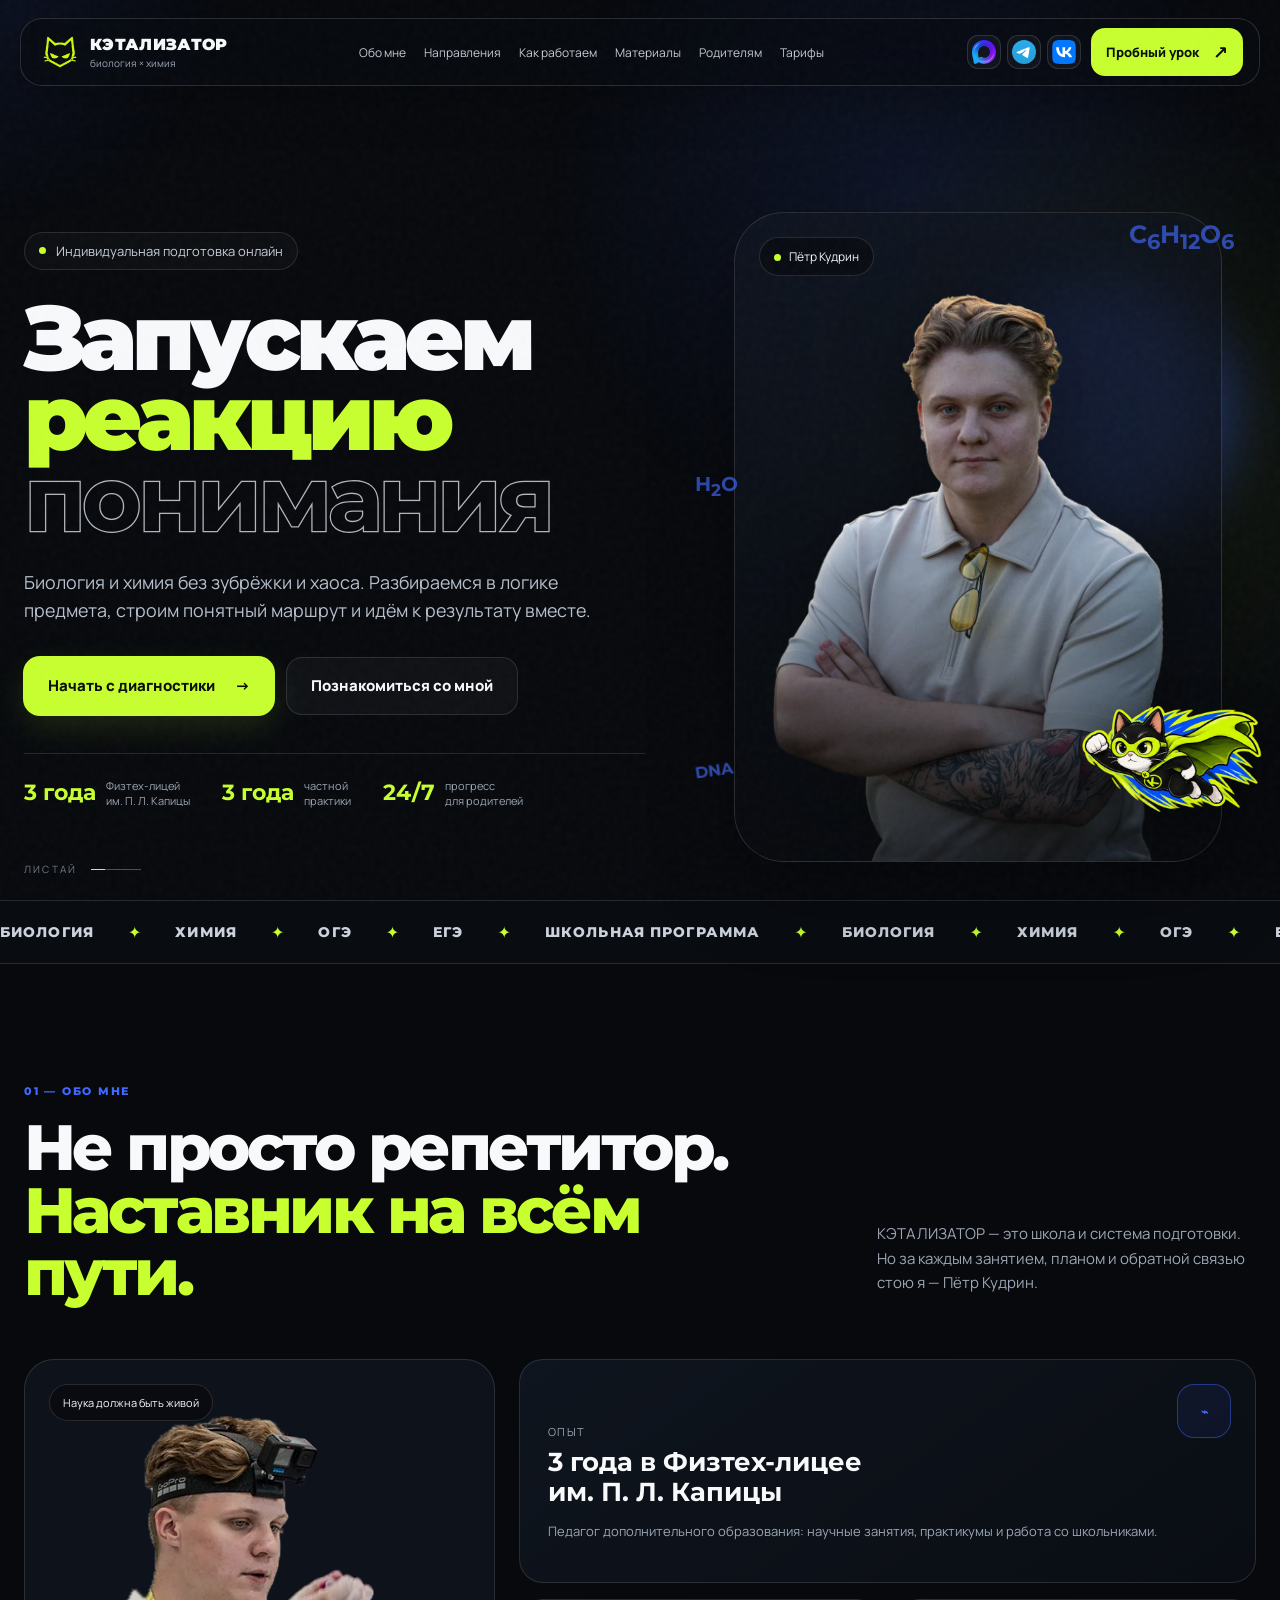
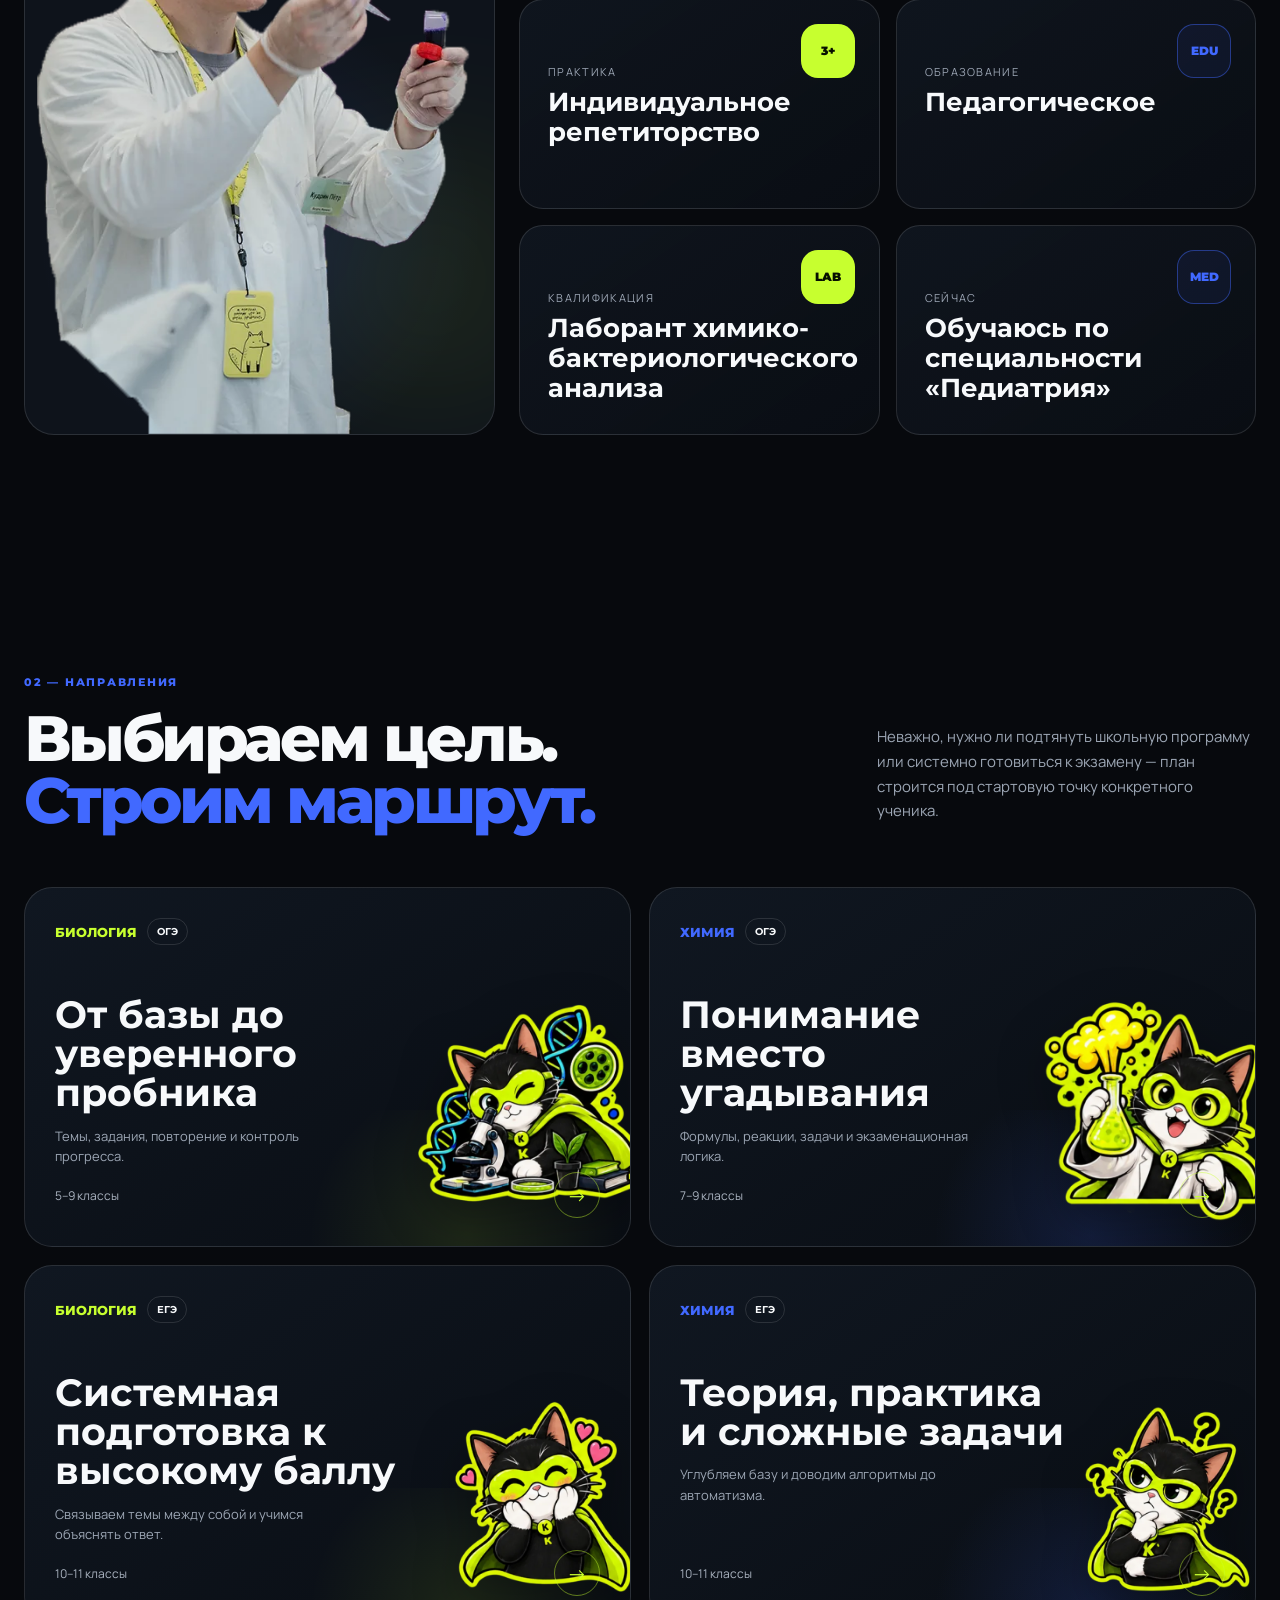
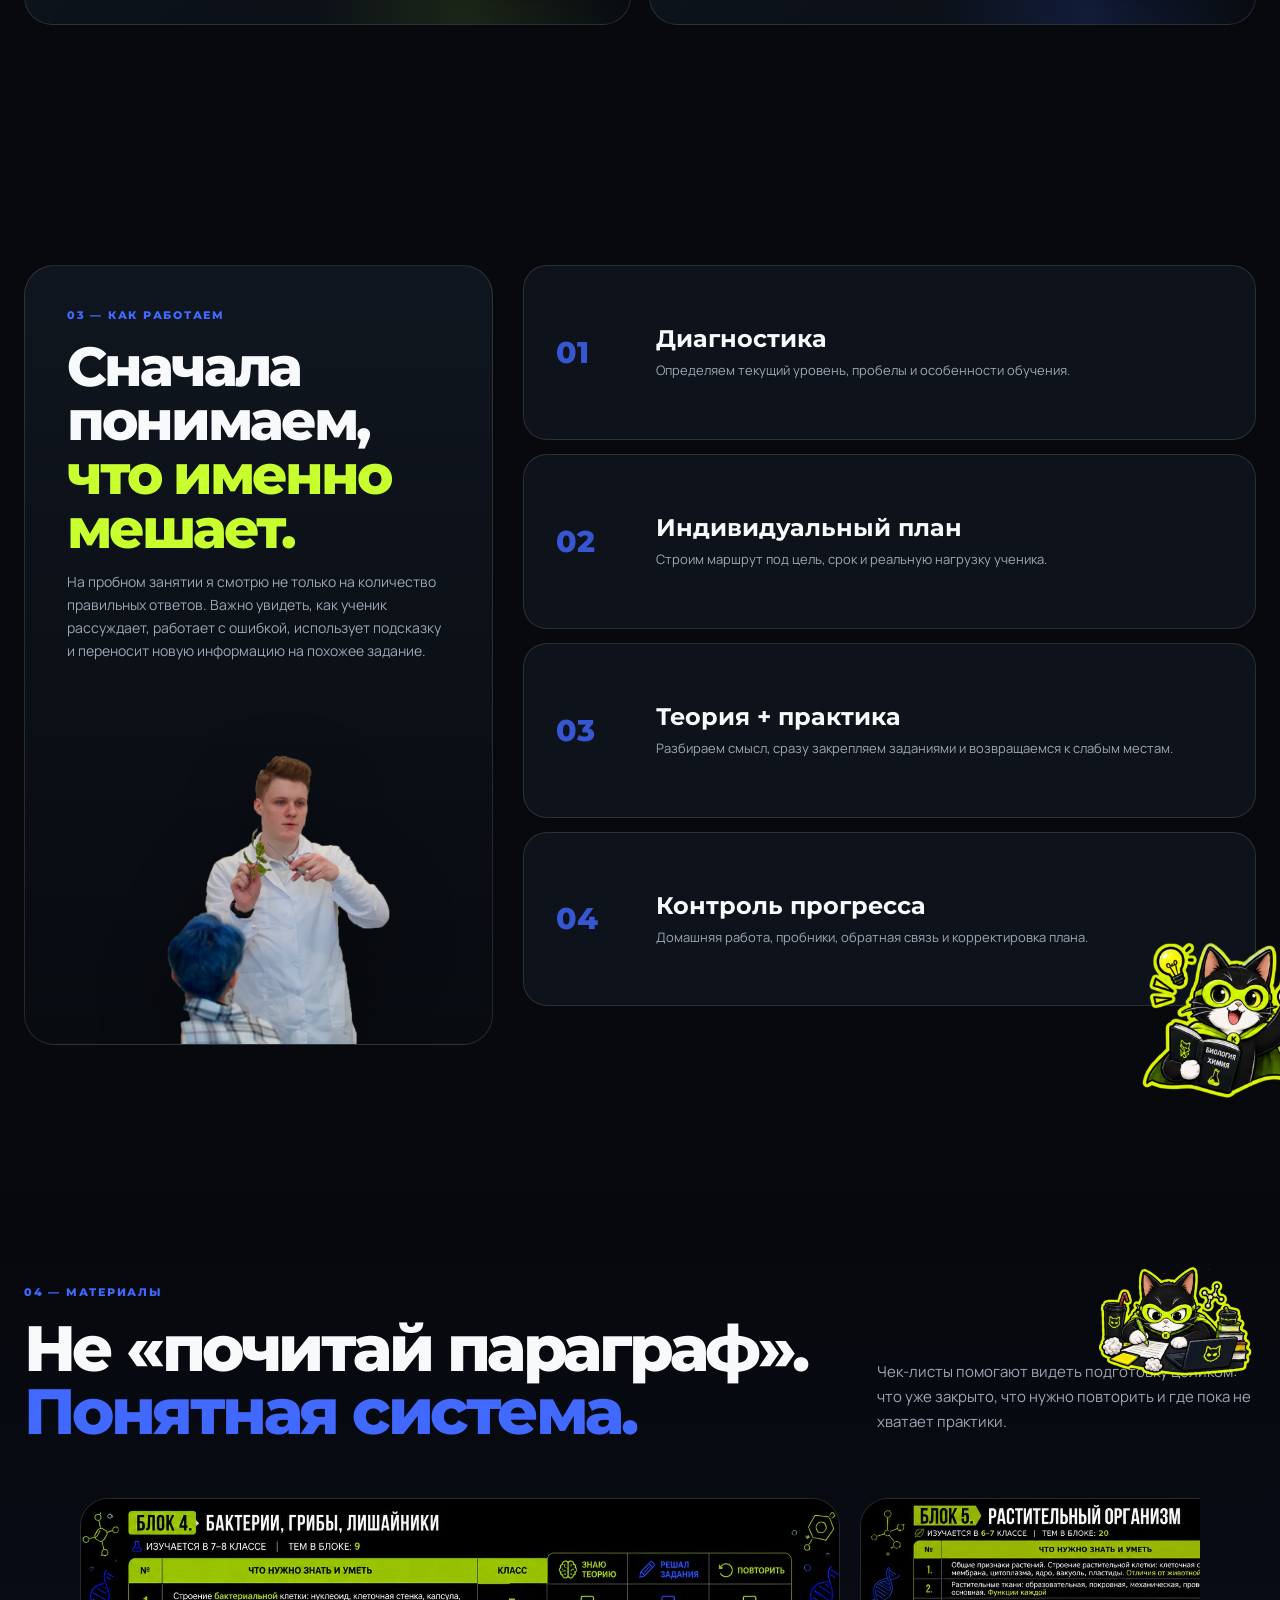
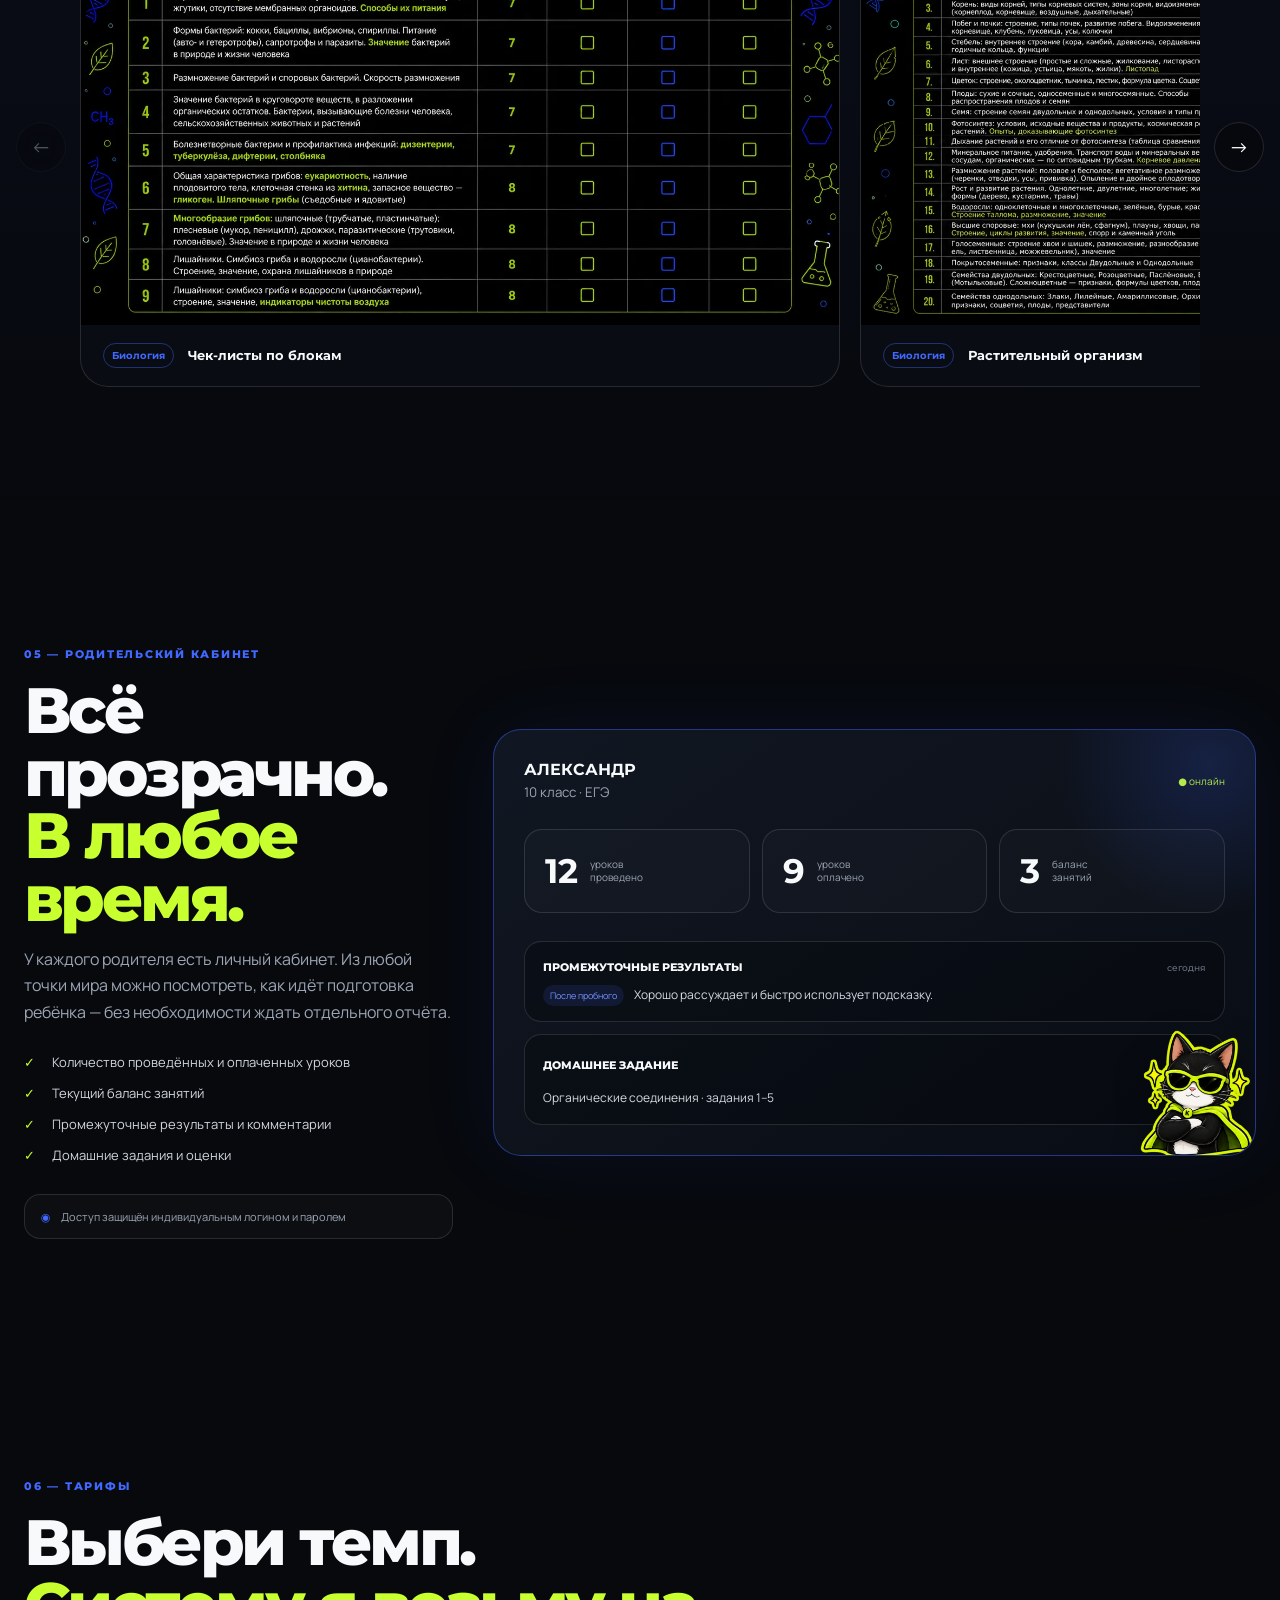
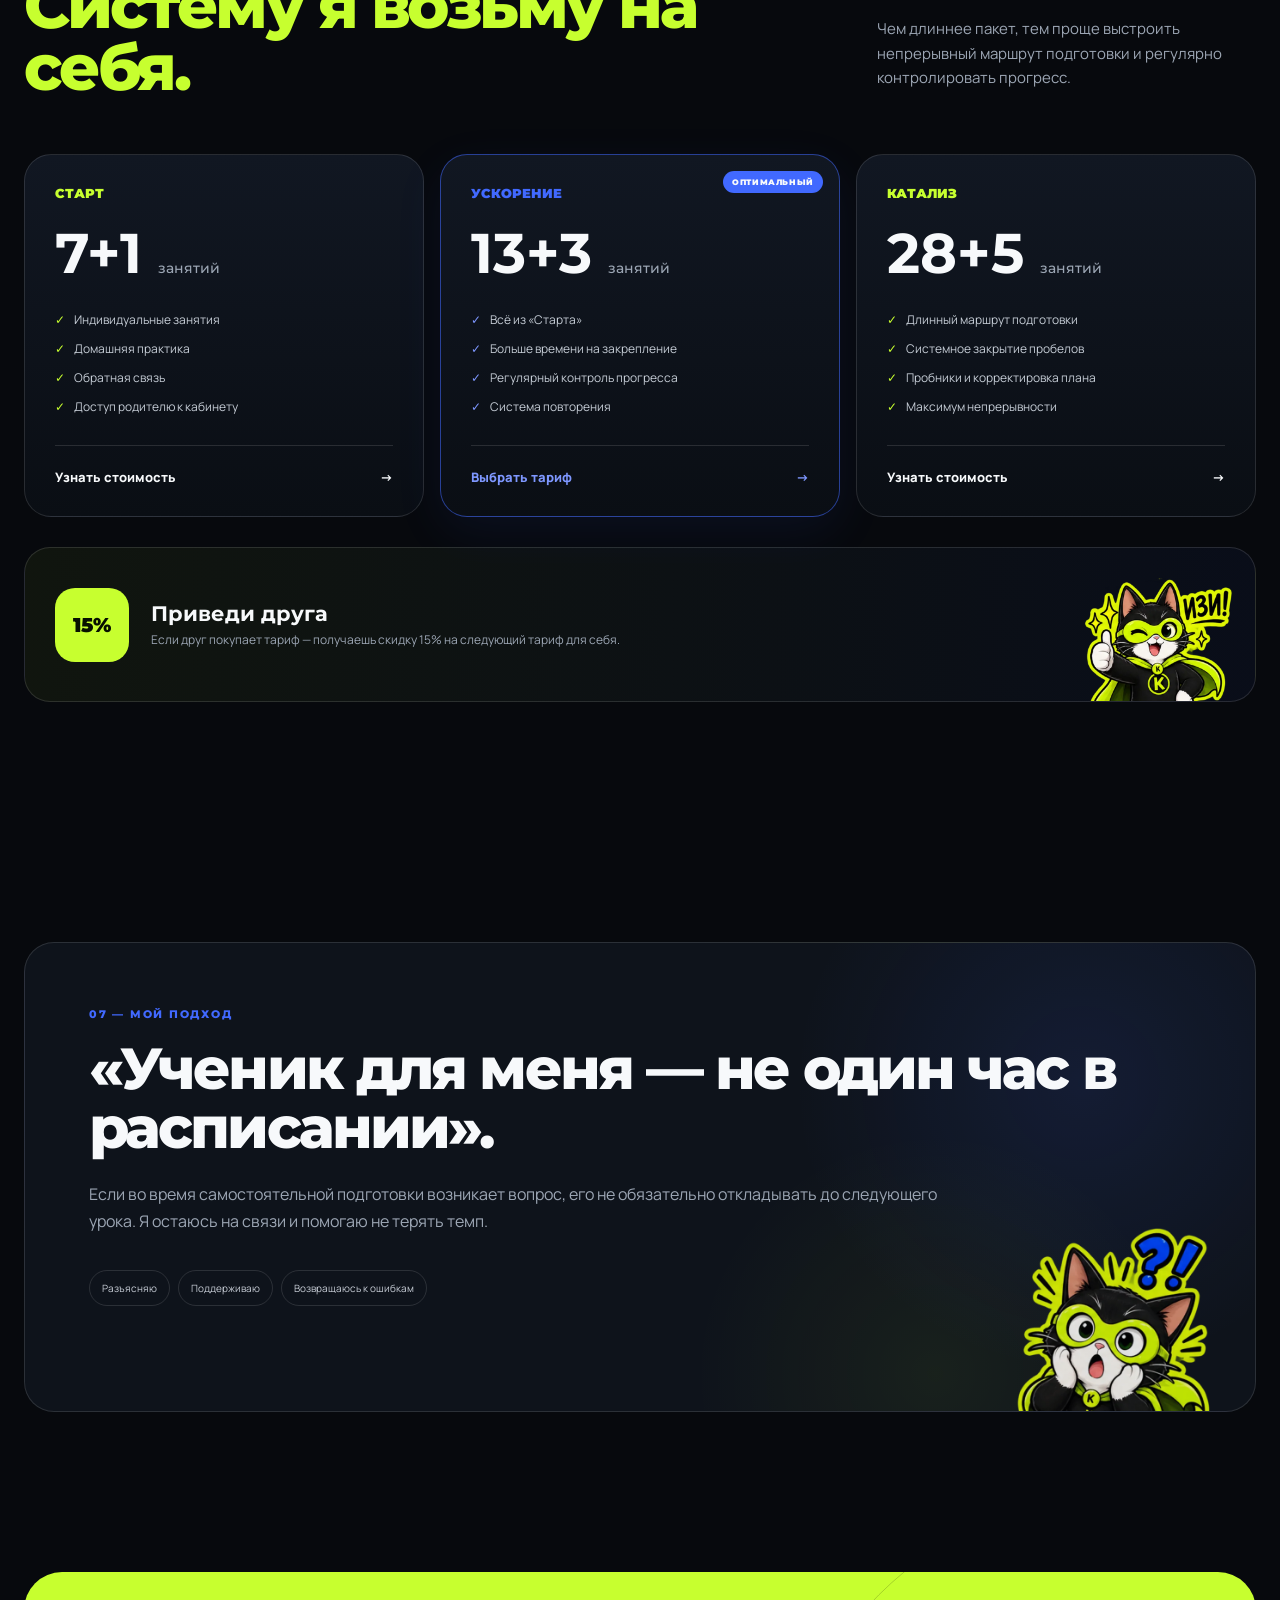
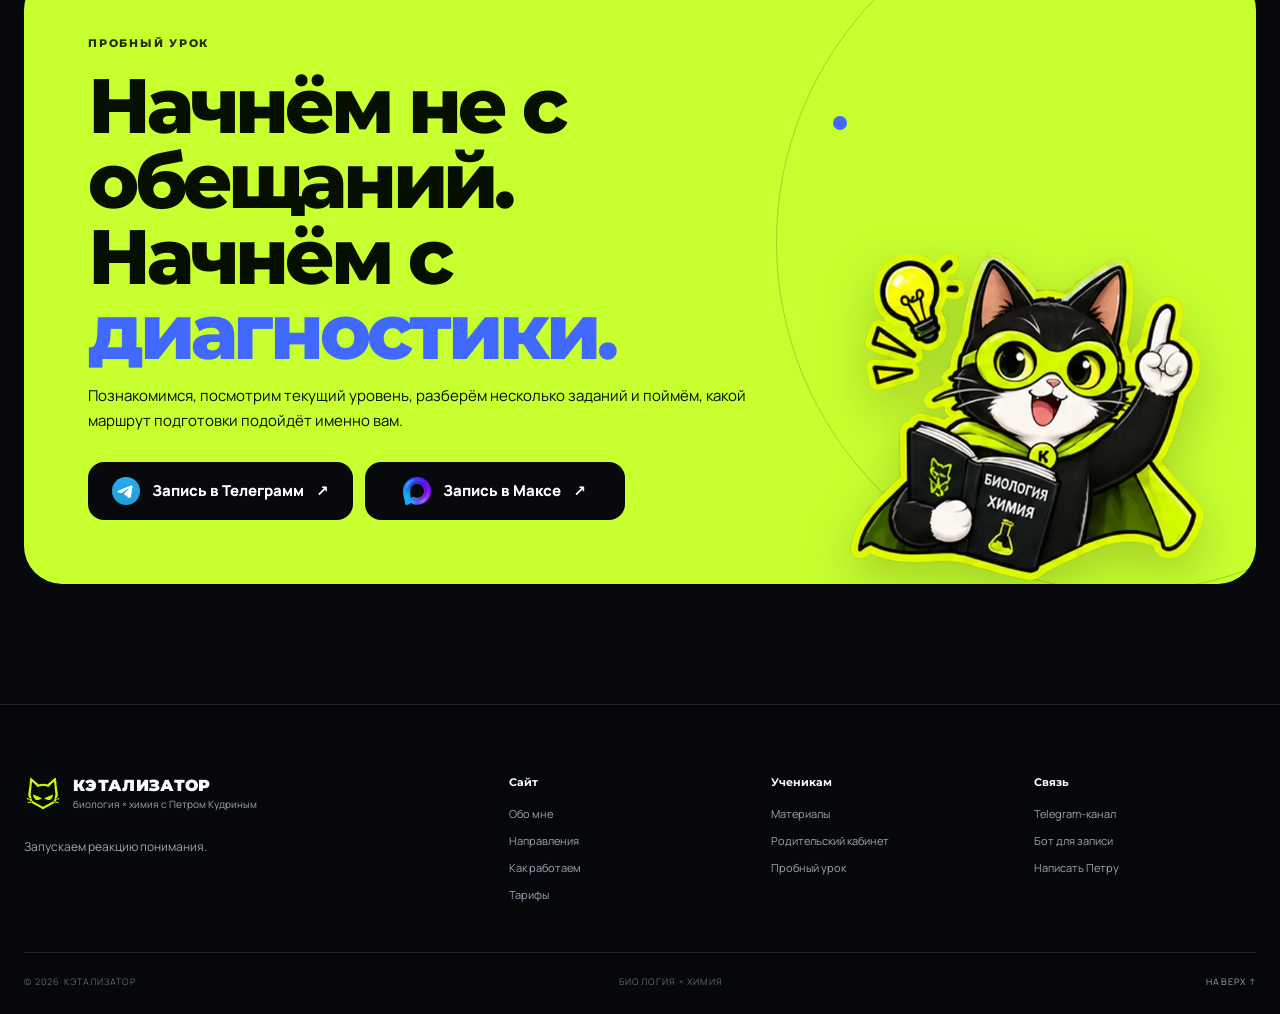
==== index.html @ 2ef7487a "Сайт КЭТАЛИЗАТОР: первая версия для публикации Лендинг репетитора по биологии и химии: HTML, CSS и о" ====
<!doctype html>
<html lang="ru">
<head>
  <meta charset="utf-8" />
  <meta name="viewport" content="width=device-width, initial-scale=1, viewport-fit=cover" />
  <meta name="theme-color" content="#07090d" />
  <meta name="description" content="КЭТАЛИЗАТОР — подготовка по биологии и химии с Петром Кудриным. ОГЭ, ЕГЭ и школьная программа." />
  <title>КЭТАЛИЗАТОР — биология и химия с Петром Кудриным</title>
  <link rel="icon" href="assets/brand-mark.png" type="image/png" />
  <link rel="apple-touch-icon" href="assets/brand-mark.png" />

  <!-- Как выглядит ссылка на сайт в Telegram / VK / WhatsApp.
       ЗАМЕНИТЕ https://example.ru/ на реальный адрес сайта после публикации. -->
  <meta property="og:type" content="website" />
  <meta property="og:locale" content="ru_RU" />
  <meta property="og:site_name" content="КЭТАЛИЗАТОР" />
  <meta property="og:title" content="КЭТАЛИЗАТОР — биология и химия с Петром Кудриным" />
  <meta property="og:description" content="Индивидуальная подготовка к ОГЭ и ЕГЭ по биологии и химии. Диагностика, личный план, родительский кабинет." />
  <meta property="og:image" content="https://example.ru/assets/peter-hero.png" />
  <meta property="og:url" content="https://example.ru/" />
  <meta name="twitter:card" content="summary_large_image" />
  <link rel="canonical" href="https://example.ru/" />

  <link rel="preload" as="image" href="assets/peter-hero.png" fetchpriority="high" />
  <link rel="preconnect" href="https://fonts.googleapis.com">
  <link rel="preconnect" href="https://fonts.gstatic.com" crossorigin>
  <link href="https://fonts.googleapis.com/css2?family=Manrope:wght@400;500;600;700;800&family=Montserrat:wght@500;600;700;800;900&display=swap" rel="stylesheet">
  <link rel="stylesheet" href="styles.css" />

  <script type="application/ld+json">
  {
    "@context": "https://schema.org",
    "@type": "EducationalOrganization",
    "name": "КЭТАЛИЗАТОР",
    "description": "Индивидуальная подготовка по биологии и химии: ОГЭ, ЕГЭ и школьная программа.",
    "url": "https://example.ru/",
    "image": "https://example.ru/assets/peter-hero.png",
    "sameAs": [
      "https://t.me/catalisator_rep",
      "https://vk.ru/catalizator_rep"
    ],
    "founder": {
      "@type": "Person",
      "name": "Пётр Кудрин",
      "jobTitle": "Преподаватель биологии и химии"
    }
  }
  </script>

</head>
<body>
  <div class="page-noise" aria-hidden="true"></div>
  <div class="cursor-glow" aria-hidden="true"></div>

  <header class="site-header" id="top">
    <div class="nav-shell">
      <a class="brand" href="#top" aria-label="КЭТАЛИЗАТОР — на главную">
        <picture><source type="image/webp" srcset="assets/brand-mark.webp"><img class="brand-mark" src="assets/brand-mark.png" alt="" aria-hidden="true" width="241" height="234" decoding="async" /></picture>
        <span class="brand-copy">
          <strong>КЭТАЛИЗАТОР</strong>
          <small>биология × химия</small>
        </span>
      </a>

      <nav class="desktop-nav" aria-label="Основная навигация">
        <a href="#about">Обо мне</a>
        <a href="#formats">Направления</a>
        <a href="#method">Как работаем</a>
        <a href="#materials">Материалы</a>
        <a href="#parents">Родителям</a>
        <a href="#tariffs">Тарифы</a>
      </nav>

      <div class="header-actions">
        <div class="social-actions" aria-label="Социальные сети">
          <a class="social-button" data-social="max" href="https://max.ru/u/f9LHodD0cOKz8u-ONa0H9h4THAJk7FckAPWvpkYEHCgTTvvI0jmM8DdzvXI" aria-label="MAX" title="MAX" target="_blank" rel="noopener noreferrer"><img src="assets/max.svg" alt="" aria-hidden="true" width="24" height="24" decoding="async"></a>
          <a class="social-button" data-social="telegram" href="https://t.me/catalisator_rep" aria-label="Telegram" title="Telegram" target="_blank" rel="noopener noreferrer"><img src="assets/telegram.svg" alt="" aria-hidden="true" width="24" height="24" decoding="async"></a>
          <a class="social-button" data-social="vk" href="https://vk.ru/catalizator_rep" aria-label="ВКонтакте" title="ВКонтакте" target="_blank" rel="noopener noreferrer"><img src="assets/vk.svg" alt="" aria-hidden="true" width="24" height="24" decoding="async"></a>
          <a class="social-button" data-social="youtube" href="#" aria-label="YouTube" title="YouTube"><img src="assets/youtube.svg" alt="" aria-hidden="true" width="24" height="24" decoding="async"></a>
        </div>
        <a class="nav-cta" href="#trial">Пробный урок <span>↗</span></a>
      </div>
      <button class="menu-button" aria-label="Открыть меню" aria-expanded="false">
        <span></span><span></span>
      </button>
    </div>

    <div class="mobile-menu" aria-hidden="true">
      <a href="#about">Обо мне</a>
      <a href="#formats">Направления</a>
      <a href="#method">Как работаем</a>
      <a href="#materials">Материалы</a>
      <a href="#parents">Родителям</a>
      <a href="#tariffs">Тарифы</a>
      <div class="mobile-socials">
        <a class="social-button" data-social="max" href="https://max.ru/u/f9LHodD0cOKz8u-ONa0H9h4THAJk7FckAPWvpkYEHCgTTvvI0jmM8DdzvXI" aria-label="MAX" target="_blank" rel="noopener noreferrer"><img src="assets/max.svg" alt="" aria-hidden="true" width="24" height="24" decoding="async"></a>
        <a class="social-button" data-social="telegram" href="https://t.me/catalisator_rep" aria-label="Telegram" target="_blank" rel="noopener noreferrer"><img src="assets/telegram.svg" alt="" aria-hidden="true" width="24" height="24" decoding="async"></a>
        <a class="social-button" data-social="vk" href="https://vk.ru/catalizator_rep" aria-label="ВКонтакте" target="_blank" rel="noopener noreferrer"><img src="assets/vk.svg" alt="" aria-hidden="true" width="24" height="24" decoding="async"></a>
        <a class="social-button" data-social="youtube" href="#" aria-label="YouTube"><img src="assets/youtube.svg" alt="" aria-hidden="true" width="24" height="24" decoding="async"></a>
      </div>
      <a class="mobile-cta" href="#trial">Записаться на пробный урок</a>
    </div>
  </header>

  <main>
    <section class="hero section-shell">
      <div class="hero-grid">
        <div class="hero-copy reveal">
          <div class="eyebrow"><span class="pulse-dot"></span> Индивидуальная подготовка онлайн</div>
          <h1>Запускаем<br><span class="lime">реакцию</span><span class="outline outline-clean">понимания</span></h1>
          <p class="hero-lead">Биология и химия без зубрёжки и хаоса. Разбираемся в логике предмета, строим понятный маршрут и идём к результату вместе.</p>
          <div class="hero-actions">
            <a class="button button-primary" href="#trial">Начать с диагностики <span>→</span></a>
            <a class="button button-ghost" href="#about">Познакомиться со мной</a>
          </div>
          <div class="hero-meta">
            <div><strong>3 года</strong><span>Физтех-лицей<br>им. П. Л. Капицы</span></div>
            <div><strong>3 года</strong><span>частной<br>практики</span></div>
            <div><strong>24/7</strong><span>прогресс<br>для родителей</span></div>
          </div>
        </div>

        <div class="hero-visual reveal" data-delay="120">
          <div class="orb orb-blue"></div>
          <div class="orb orb-lime"></div>
          <div class="hero-card glass-card">
            <div class="hero-status"><span></span> Пётр Кудрин</div>
            <picture><source type="image/webp" srcset="assets/peter-hero.webp"><img class="peter hero-peter" src="assets/peter-hero.png" alt="Пётр Кудрин" width="1365" height="2048" decoding="async" fetchpriority="high" /></picture>
          </div>
          <picture><source type="image/webp" srcset="assets/ket-superhero.webp"><img class="sticker hero-sticker float" src="assets/ket-superhero.png" alt="Кэтализатор — супергерой" width="512" height="512" decoding="async" /></picture>
          <div class="formula f1">C<sub>6</sub>H<sub>12</sub>O<sub>6</sub></div>
          <div class="formula f2">DNA</div>
          <div class="formula f3">H<sub>2</sub>O</div>
        </div>
      </div>
      <div class="scroll-cue"><span>Листай</span><i></i></div>
    </section>

    <section class="ticker" aria-label="Направления">
      <div class="ticker-track">
        <span>БИОЛОГИЯ</span><i>✦</i><span>ХИМИЯ</span><i>✦</i><span>ОГЭ</span><i>✦</i><span>ЕГЭ</span><i>✦</i><span>ШКОЛЬНАЯ ПРОГРАММА</span><i>✦</i>
        <span>БИОЛОГИЯ</span><i>✦</i><span>ХИМИЯ</span><i>✦</i><span>ОГЭ</span><i>✦</i><span>ЕГЭ</span><i>✦</i><span>ШКОЛЬНАЯ ПРОГРАММА</span><i>✦</i>
      </div>
    </section>

    <section class="section section-shell" id="about">
      <div class="section-head reveal">
        <div>
          <span class="section-kicker">01 — ОБО МНЕ</span>
          <h2>Не просто репетитор.<br><span class="lime">Наставник на всём пути.</span></h2>
        </div>
        <p>КЭТАЛИЗАТОР — это школа и система подготовки. Но за каждым занятием, планом и обратной связью стою я — Пётр Кудрин.</p>
      </div>

      <div class="about-grid">
        <article class="about-photo-card reveal">
          <div class="photo-caption">Наука должна быть живой</div>
          <picture><source type="image/webp" srcset="assets/peter-lab.webp"><img class="peter about-peter" src="assets/peter-lab.png" alt="Пётр Кудрин за лабораторной работой" width="534" height="808" decoding="async" loading="lazy" /></picture>
          <div class="lab-glow"></div>
        </article>

        <div class="about-bento">
          <article class="bento-card wide reveal" data-delay="80">
            <span class="bento-icon blue">⌁</span>
            <small>Опыт</small>
            <strong>3 года в Физтех-лицее<br>им. П. Л. Капицы</strong>
            <p>Педагог дополнительного образования: научные занятия, практикумы и работа со школьниками.</p>
          </article>
          <article class="bento-card reveal" data-delay="120">
            <span class="bento-icon lime-bg">3+</span>
            <small>Практика</small>
            <strong>Индивидуальное репетиторство</strong>
          </article>
          <article class="bento-card reveal" data-delay="160">
            <span class="bento-icon blue">EDU</span>
            <small>Образование</small>
            <strong>Педагогическое</strong>
          </article>
          <article class="bento-card reveal" data-delay="200">
            <span class="bento-icon lime-bg">LAB</span>
            <small>Квалификация</small>
            <strong>Лаборант химико-бактериологического анализа</strong>
          </article>
          <article class="bento-card reveal" data-delay="240">
            <span class="bento-icon blue">MED</span>
            <small>Сейчас</small>
            <strong>Обучаюсь по специальности «Педиатрия»</strong>
          </article>
        </div>
      </div>
    </section>

    <section class="section section-shell" id="formats">
      <div class="section-head reveal">
        <div>
          <span class="section-kicker">02 — НАПРАВЛЕНИЯ</span>
          <h2>Выбираем цель.<br><span class="blue">Строим маршрут.</span></h2>
        </div>
        <p>Неважно, нужно ли подтянуть школьную программу или системно готовиться к экзамену — план строится под стартовую точку конкретного ученика.</p>
      </div>

      <div class="format-grid">
        <article class="format-card bio reveal">
          <div class="format-top"><span>БИОЛОГИЯ</span><b>ОГЭ</b></div>
          <h3>От базы до уверенного пробника</h3>
          <p>Темы, задания, повторение и контроль прогресса.</p>
          <div class="format-footer"><span>5–9 классы</span><a href="#trial">→</a></div>
          <picture><source type="image/webp" srcset="assets/ket-biologist.webp"><img class="sticker format-sticker" src="assets/ket-biologist.png" alt="Кэтализатор — биолог" width="512" height="512" decoding="async" loading="lazy" /></picture>
        </article>
        <article class="format-card chem reveal" data-delay="80">
          <div class="format-top"><span>ХИМИЯ</span><b>ОГЭ</b></div>
          <h3>Понимание вместо угадывания</h3>
          <p>Формулы, реакции, задачи и экзаменационная логика.</p>
          <div class="format-footer"><span>7–9 классы</span><a href="#trial">→</a></div>
          <picture><source type="image/webp" srcset="assets/ket-chemist.webp"><img class="sticker format-sticker" src="assets/ket-chemist.png" alt="Кэтализатор — химик" width="512" height="512" decoding="async" loading="lazy" /></picture>
        </article>
        <article class="format-card bio reveal" data-delay="120">
          <div class="format-top"><span>БИОЛОГИЯ</span><b>ЕГЭ</b></div>
          <h3>Системная подготовка к высокому баллу</h3>
          <p>Связываем темы между собой и учимся объяснять ответ.</p>
          <div class="format-footer"><span>10–11 классы</span><a href="#trial">→</a></div>
          <picture><source type="image/webp" srcset="assets/ket-biologist2.webp"><img class="sticker format-sticker compact" src="assets/ket-biologist2.png" alt="Кэтализатор у микроскопа" width="512" height="512" decoding="async" loading="lazy" /></picture>
        </article>
        <article class="format-card chem reveal" data-delay="160">
          <div class="format-top"><span>ХИМИЯ</span><b>ЕГЭ</b></div>
          <h3>Теория, практика и сложные задачи</h3>
          <p>Углубляем базу и доводим алгоритмы до автоматизма.</p>
          <div class="format-footer"><span>10–11 классы</span><a href="#trial">→</a></div>
          <picture><source type="image/webp" srcset="assets/ket-thinking.webp"><img class="sticker format-sticker compact" src="assets/ket-thinking.png" alt="Кэтализатор задумался" width="512" height="512" decoding="async" loading="lazy" /></picture>
        </article>
      </div>
    </section>

    <section class="section section-shell" id="method">
      <div class="method-layout">
        <div class="method-copy reveal">
          <span class="section-kicker">03 — КАК РАБОТАЕМ</span>
          <h2>Сначала понимаем,<br><span class="lime">что именно мешает.</span></h2>
          <p>На пробном занятии я смотрю не только на количество правильных ответов. Важно увидеть, как ученик рассуждает, работает с ошибкой, использует подсказку и переносит новую информацию на похожее задание.</p>
          <picture><source type="image/webp" srcset="assets/peter-teaching.webp"><img class="peter teaching-photo" src="assets/peter-teaching.png" alt="Пётр Кудрин проводит занятие" width="1600" height="1066" decoding="async" loading="lazy" /></picture>
        </div>
        <div class="steps">
          <article class="step-card reveal" data-delay="80">
            <span class="step-num">01</span><div><h3>Диагностика</h3><p>Определяем текущий уровень, пробелы и особенности обучения.</p></div>
          </article>
          <article class="step-card reveal" data-delay="120">
            <span class="step-num">02</span><div><h3>Индивидуальный план</h3><p>Строим маршрут под цель, срок и реальную нагрузку ученика.</p></div>
          </article>
          <article class="step-card reveal" data-delay="160">
            <span class="step-num">03</span><div><h3>Теория + практика</h3><p>Разбираем смысл, сразу закрепляем заданиями и возвращаемся к слабым местам.</p></div>
          </article>
          <article class="step-card reveal" data-delay="200">
            <span class="step-num">04</span><div><h3>Контроль прогресса</h3><p>Домашняя работа, пробники, обратная связь и корректировка плана.</p></div>
          </article>
          <picture><source type="image/webp" srcset="assets/ket-idea.webp"><img class="sticker steps-sticker" src="assets/ket-idea.png" alt="Кэтализатор объясняет" width="512" height="512" decoding="async" loading="lazy" /></picture>
        </div>
      </div>
    </section>

    <section class="section materials-section" id="materials">
      <div class="section-shell">
        <div class="section-head reveal">
          <div>
            <span class="section-kicker">04 — МАТЕРИАЛЫ</span>
            <h2>Не «почитай параграф».<br><span class="blue">Понятная система.</span></h2>
          </div>
          <p>Чек-листы помогают видеть подготовку целиком: что уже закрыто, что нужно повторить и где пока не хватает практики.</p>
        </div>
      </div>

      <div class="materials-rail-wrap">
        <button class="rail-button rail-prev" aria-label="Предыдущие материалы">←</button>
        <div class="materials-rail" tabindex="0">
          <figure class="material-card"><picture><source type="image/webp" srcset="assets/material-bio-1.webp"><img src="assets/material-bio-1.png" alt="Чек-лист по биологии" width="1672" height="941" decoding="async" loading="lazy" /></picture><figcaption><span>Биология</span> Чек-листы по блокам</figcaption></figure>
          <figure class="material-card"><picture><source type="image/webp" srcset="assets/material-bio-2.webp"><img src="assets/material-bio-2.png" alt="Чек-лист по биологии — растительный организм" width="1672" height="941" decoding="async" loading="lazy" /></picture><figcaption><span>Биология</span> Растительный организм</figcaption></figure>
          <figure class="material-card"><picture><source type="image/webp" srcset="assets/material-chem-1.webp"><img src="assets/material-chem-1.png" alt="Чек-лист по химии — классификация веществ" width="1535" height="1024" decoding="async" loading="lazy" /></picture><figcaption><span>Химия</span> Классификация веществ</figcaption></figure>
          <figure class="material-card"><picture><source type="image/webp" srcset="assets/material-chem-2.webp"><img src="assets/material-chem-2.png" alt="Чек-лист по химии — химическая связь" width="1535" height="1024" decoding="async" loading="lazy" /></picture><figcaption><span>Химия</span> Химическая связь</figcaption></figure>
        </div>
        <button class="rail-button rail-next" aria-label="Следующие материалы">→</button>
      </div>
      <picture><source type="image/webp" srcset="assets/ket-working.webp"><img class="sticker materials-sticker" src="assets/ket-working.png" alt="Кэтализатор работает" width="512" height="512" decoding="async" loading="lazy" /></picture>
    </section>

    <section class="section section-shell" id="parents">
      <div class="parent-grid">
        <div class="parent-copy reveal">
          <span class="section-kicker">05 — РОДИТЕЛЬСКИЙ КАБИНЕТ</span>
          <h2>Всё прозрачно.<br><span class="lime">В любое время.</span></h2>
          <p>У каждого родителя есть личный кабинет. Из любой точки мира можно посмотреть, как идёт подготовка ребёнка — без необходимости ждать отдельного отчёта.</p>
          <ul class="check-list">
            <li>Количество проведённых и оплаченных уроков</li>
            <li>Текущий баланс занятий</li>
            <li>Промежуточные результаты и комментарии</li>
            <li>Домашние задания и оценки</li>
          </ul>
          <div class="privacy-note"><span>◉</span> Доступ защищён индивидуальным логином и паролем</div>
        </div>

        <div class="dashboard-shell reveal" data-delay="120">
          <div class="dashboard-top">
            <div><strong>АЛЕКСАНДР</strong><small>10 класс · ЕГЭ</small></div>
            <span class="dashboard-live">● онлайн</span>
          </div>
          <div class="dashboard-stats">
            <div><strong>12</strong><span>уроков<br>проведено</span></div>
            <div><strong>9</strong><span>уроков<br>оплачено</span></div>
            <div><strong>3</strong><span>баланс<br>занятий</span></div>
          </div>
          <div class="dashboard-box">
            <div class="dash-title">ПРОМЕЖУТОЧНЫЕ РЕЗУЛЬТАТЫ <small>сегодня</small></div>
            <p><span class="tag blue-tag">После пробного</span> Хорошо рассуждает и быстро использует подсказку.</p>
          </div>
          <div class="dashboard-box">
            <div class="dash-title">ДОМАШНЕЕ ЗАДАНИЕ <span class="grade">5</span></div>
            <p>Органические соединения · задания 1–5</p>
          </div>
          <picture><source type="image/webp" srcset="assets/ket-shine.webp"><img class="sticker dashboard-sticker" src="assets/ket-shine.png" alt="Кэтализатор — изи" width="512" height="512" decoding="async" loading="lazy" /></picture>
        </div>
      </div>
    </section>

    <section class="section section-shell tariffs-section" id="tariffs">
      <div class="section-head reveal">
        <div>
          <span class="section-kicker">06 — ТАРИФЫ</span>
          <h2>Выбери темп.<br><span class="lime">Систему я возьму на себя.</span></h2>
        </div>
        <p>Чем длиннее пакет, тем проще выстроить непрерывный маршрут подготовки и регулярно контролировать прогресс.</p>
      </div>

      <div class="tariff-grid">
        <article class="tariff-card reveal">
          <div class="tariff-label">СТАРТ</div><strong class="lesson-count">7+1 <small>занятий</small></strong>
          <ul><li>Индивидуальные занятия</li><li>Домашняя практика</li><li>Обратная связь</li><li>Доступ родителю к кабинету</li></ul>
          <a href="#trial">Узнать стоимость <span>→</span></a>
        </article>
        <article class="tariff-card featured reveal" data-delay="80">
          <div class="popular">ОПТИМАЛЬНЫЙ</div>
          <div class="tariff-label blue">УСКОРЕНИЕ</div><strong class="lesson-count">13+3 <small>занятий</small></strong>
          <ul><li>Всё из «Старта»</li><li>Больше времени на закрепление</li><li>Регулярный контроль прогресса</li><li>Система повторения</li></ul>
          <a href="#trial">Выбрать тариф <span>→</span></a>
        </article>
        <article class="tariff-card reveal" data-delay="120">
          <div class="tariff-label">КАТАЛИЗ</div><strong class="lesson-count">28+5 <small>занятий</small></strong>
          <ul><li>Длинный маршрут подготовки</li><li>Системное закрытие пробелов</li><li>Пробники и корректировка плана</li><li>Максимум непрерывности</li></ul>
          <a href="#trial">Узнать стоимость <span>→</span></a>
        </article>
      </div>

      <div class="referral-strip reveal">
        <div><span class="referral-icon">15%</span><div><strong>Приведи друга</strong><p>Если друг покупает тариф — получаешь скидку 15% на следующий тариф для себя.</p></div></div>
        <picture><source type="image/webp" srcset="assets/ket-easy.webp"><img class="sticker referral-sticker" src="assets/ket-easy.png" alt="Кэтализатор — это изи" width="512" height="512" decoding="async" loading="lazy" /></picture>
      </div>
    </section>

    <section class="section section-shell" id="philosophy">
      <div class="philosophy-grid">
        <div class="philosophy-copy reveal" data-delay="100">
          <span class="section-kicker">07 — МОЙ ПОДХОД</span>
          <blockquote>«Ученик для меня — не один час в расписании».</blockquote>
          <p>Если во время самостоятельной подготовки возникает вопрос, его не обязательно откладывать до следующего урока. Я остаюсь на связи и помогаю не терять темп.</p>
          <div class="mini-points"><span>Разъясняю</span><span>Поддерживаю</span><span>Возвращаюсь к ошибкам</span></div>
          <picture><source type="image/webp" srcset="assets/ket-surprised.webp"><img class="sticker philosophy-sticker" src="assets/ket-surprised.png" alt="Кэтализатор удивлён" width="512" height="512" decoding="async" loading="lazy" /></picture>
        </div>
      </div>
    </section>

    <section class="section section-shell trial-section" id="trial">
      <div class="trial-card reveal">
        <div class="trial-copy">
          <span class="section-kicker dark">ПРОБНЫЙ УРОК</span>
          <h2>Начнём не с обещаний.<br>Начнём с <span>диагностики.</span></h2>
          <p>Познакомимся, посмотрим текущий уровень, разберём несколько заданий и поймём, какой маршрут подготовки подойдёт именно вам.</p>
          <div class="trial-actions booking-actions">
            <a class="button trial-button trial-telegram" data-booking="telegram" href="https://t.me/catalisator_rep_bot" target="_blank" rel="noopener noreferrer">
              <img class="button-logo" src="assets/telegram.svg" alt="" aria-hidden="true" width="24" height="24" decoding="async"> Запись в Телеграмм <span>↗</span>
            </a>
            <a class="button trial-button trial-max" data-booking="max" href="https://max.ru/u/f9LHodD0cOKz8u-ONa0H9h4THAJk7FckAPWvpkYEHCgTTvvI0jmM8DdzvXI" target="_blank" rel="noopener noreferrer">
              <img class="button-logo" src="assets/max.svg" alt="" aria-hidden="true" width="24" height="24" decoding="async"> Запись в Максе <span>↗</span>
            </a>
          </div>
        </div>
        <picture><source type="image/webp" srcset="assets/ket-idea.webp"><img class="sticker trial-sticker" src="assets/ket-idea.png" alt="Кэтализатор приглашает на урок" width="512" height="512" decoding="async" loading="lazy" /></picture>
        <div class="trial-orbit"></div>
      </div>
    </section>
  </main>

  <footer class="footer">
    <div class="section-shell footer-grid">
      <div class="footer-brand">
        <a class="brand" href="#top">
          <picture><source type="image/webp" srcset="assets/brand-mark.webp"><img class="brand-mark" src="assets/brand-mark.png" alt="" aria-hidden="true" width="241" height="234" decoding="async" /></picture>
          <span class="brand-copy"><strong>КЭТАЛИЗАТОР</strong><small>биология × химия с Петром Кудриным</small></span>
        </a>
        <p>Запускаем реакцию понимания.</p>
      </div>
      <div class="footer-links"><strong>Сайт</strong><a href="#about">Обо мне</a><a href="#formats">Направления</a><a href="#method">Как работаем</a><a href="#tariffs">Тарифы</a></div>
      <div class="footer-links"><strong>Ученикам</strong><a href="#materials">Материалы</a><a href="#parents">Родительский кабинет</a><a href="#trial">Пробный урок</a></div>
      <div class="footer-links"><strong>Связь</strong><a href="https://t.me/catalisator_rep" target="_blank" rel="noopener noreferrer">Telegram-канал</a><a href="https://t.me/catalisator_rep_bot" target="_blank" rel="noopener noreferrer">Бот для записи</a><a href="https://max.ru/u/f9LHodD0cOKz8u-ONa0H9h4THAJk7FckAPWvpkYEHCgTTvvI0jmM8DdzvXI" target="_blank" rel="noopener noreferrer">Написать Петру</a></div>
    </div>
    <div class="section-shell footer-bottom"><span>© 2026 КЭТАЛИЗАТОР</span><span>Биология × Химия</span><a href="#top">Наверх ↑</a></div>
  </footer>

  <script src="app.js"></script>
</body>
</html>
---- styles.css ----
:root{
  --bg:#07090d;--bg2:#0b0f16;--card:#0e131b;--card2:#111823;--white:#f7f9fb;--muted:#9ca6b4;
  --lime:#c7ff2f;--blue:#4169ff;--line:rgba(255,255,255,.12);--line2:rgba(65,105,255,.32);
  --radius:30px;--max:1440px;--shadow:0 30px 80px rgba(0,0,0,.35);
}
*{box-sizing:border-box}html{scroll-behavior:smooth}body{margin:0;background:var(--bg);color:var(--white);font-family:Manrope,system-ui,sans-serif;overflow-x:hidden}a{color:inherit;text-decoration:none}img{display:block;max-width:100%}button{font:inherit}.section-shell{width:min(calc(100% - 48px),var(--max));margin-inline:auto}.section{padding:120px 0;position:relative}.page-noise{position:fixed;inset:0;pointer-events:none;z-index:9999;opacity:.032;background-image:url("data:image/svg+xml,%3Csvg viewBox='0 0 160 160' xmlns='http://www.w3.org/2000/svg'%3E%3Cfilter id='n'%3E%3CfeTurbulence type='fractalNoise' baseFrequency='.85' numOctaves='3' stitchTiles='stitch'/%3E%3C/filter%3E%3Crect width='100%25' height='100%25' filter='url(%23n)' opacity='1'/%3E%3C/svg%3E")}.cursor-glow{position:fixed;width:500px;height:500px;border-radius:50%;background:radial-gradient(circle,rgba(65,105,255,.08),transparent 64%);pointer-events:none;z-index:0;transform:translate(-50%,-50%)}
.site-header{position:fixed;top:18px;left:0;right:0;z-index:1000;padding:0 20px}.nav-shell{max-width:1500px;margin:auto;height:68px;border:1px solid rgba(255,255,255,.14);border-radius:22px;background:rgba(8,11,16,.72);backdrop-filter:blur(22px) saturate(135%);display:flex;align-items:center;padding:0 16px 0 20px;box-shadow:0 12px 50px rgba(0,0,0,.26)}.brand{display:inline-flex;align-items:center;gap:11px;min-width:max-content}.brand-mark{width:38px;color:var(--lime)}.brand-copy{display:grid;line-height:1}.brand-copy strong{font-family:Montserrat,sans-serif;font-weight:900;font-size:16px;letter-spacing:.02em}.brand-copy small{color:var(--muted);font-size:10px;margin-top:5px}.desktop-nav{display:flex;gap:6px;margin:auto}.desktop-nav a{font-size:13px;color:#c5cbd4;padding:11px 12px;border-radius:12px;transition:.2s}.desktop-nav a:hover{color:#fff;background:rgba(255,255,255,.06)}.nav-cta{display:flex;align-items:center;gap:14px;background:var(--lime);color:#091005;font-weight:800;padding:13px 18px;border-radius:14px;font-size:13px}.nav-cta span{font-size:18px}.menu-button{display:none;margin-left:auto;background:none;border:0;width:42px;height:42px;position:relative}.menu-button span{position:absolute;width:22px;height:2px;background:#fff;left:10px;top:17px;transition:.25s}.menu-button span:last-child{top:25px}.menu-button.active span:first-child{transform:translateY(4px) rotate(45deg)}.menu-button.active span:last-child{transform:translateY(-4px) rotate(-45deg)}.mobile-menu{display:none}
.hero{padding-top:140px;min-height:100svh;display:flex;align-items:center;position:relative}.hero::before{content:"";position:absolute;inset:-20% -10% 0;background:radial-gradient(circle at 68% 35%,rgba(65,105,255,.11),transparent 30%),radial-gradient(circle at 82% 58%,rgba(199,255,47,.08),transparent 26%);pointer-events:none}.hero-grid{display:grid;grid-template-columns:1.05fr .95fr;gap:50px;align-items:center;width:100%;position:relative;z-index:1}.eyebrow{display:inline-flex;align-items:center;gap:10px;color:#c7ced8;font-size:13px;border:1px solid var(--line);padding:9px 14px;border-radius:999px;background:rgba(255,255,255,.025);margin-bottom:28px}.pulse-dot{width:7px;height:7px;background:var(--lime);border-radius:50%;box-shadow:0 0 0 0 rgba(199,255,47,.4);animation:pulse 2s infinite}.hero h1,.section h2{font-family:Montserrat,sans-serif;letter-spacing:-.055em;margin:0}.hero h1{font-size:clamp(64px,7.1vw,124px);line-height:.88;font-weight:900}.lime{color:var(--lime)}.blue{color:var(--blue)}.outline{color:transparent;-webkit-text-stroke:1px rgba(255,255,255,.75)}.hero-lead{max-width:700px;color:#b7c0cc;font-size:clamp(17px,1.4vw,22px);line-height:1.55;margin:30px 0 0}.hero-actions{display:flex;gap:12px;margin-top:32px;flex-wrap:wrap}.button{display:inline-flex;align-items:center;justify-content:center;gap:20px;min-height:58px;padding:0 24px;border-radius:16px;font-weight:800;font-size:15px;transition:.25s}.button-primary{background:var(--lime);color:#090e05;box-shadow:0 0 0 1px var(--lime),0 12px 34px rgba(199,255,47,.12)}.button-primary:hover{transform:translateY(-2px);box-shadow:0 0 0 1px var(--lime),0 16px 45px rgba(199,255,47,.19)}.button-ghost{border:1px solid var(--line);background:rgba(255,255,255,.035)}.button-ghost:hover{border-color:rgba(65,105,255,.6);background:rgba(65,105,255,.08)}.hero-meta{display:flex;gap:32px;margin-top:38px;padding-top:25px;border-top:1px solid var(--line);max-width:680px}.hero-meta div{display:flex;align-items:flex-start;gap:10px}.hero-meta strong{font-family:Montserrat;font-size:22px;color:var(--lime)}.hero-meta span{font-size:11px;line-height:1.35;color:var(--muted)}.hero-visual{height:min(76vh,780px);min-height:600px;position:relative}.hero-card{position:absolute;inset:5% 6% 0 7%;border-radius:50px;overflow:hidden}.glass-card{background:linear-gradient(145deg,rgba(16,22,32,.72),rgba(9,12,18,.82));border:1px solid rgba(255,255,255,.12);box-shadow:var(--shadow);backdrop-filter:blur(12px)}.hero-card::before{content:"";position:absolute;inset:auto 0 0;height:52%;background:linear-gradient(0deg,rgba(7,9,13,.72),transparent);z-index:2}.hero-peter{position:absolute;bottom:0;left:4%;width:92%;height:93%;object-fit:contain;object-position:bottom center;z-index:1;filter:drop-shadow(0 20px 40px rgba(0,0,0,.45))}.hero-status{position:absolute;top:24px;left:24px;z-index:4;border:1px solid var(--line);border-radius:999px;padding:10px 14px;background:rgba(7,9,13,.62);font-size:12px}.hero-status span{display:inline-block;width:7px;height:7px;background:var(--lime);border-radius:50%;margin-right:6px}.hero-sticker{position:absolute;right:-1%;bottom:3%;width:32%;z-index:5;filter:drop-shadow(0 22px 26px rgba(0,0,0,.36))}.sticker{pointer-events:none;user-select:none}.float{animation:float 5.5s ease-in-out infinite}.orb{position:absolute;border-radius:50%;filter:blur(30px);opacity:.48}.orb-blue{width:260px;height:260px;background:var(--blue);right:5%;top:15%}.orb-lime{width:180px;height:180px;background:var(--lime);left:15%;bottom:10%;opacity:.12}.formula{position:absolute;font-family:Montserrat;color:rgba(65,105,255,.65);font-weight:700;z-index:0}.f1{top:6%;right:4%;font-size:25px}.f2{bottom:12%;left:0;transform:rotate(-8deg)}.f3{top:43%;left:0;font-size:20px}.scroll-cue{position:absolute;bottom:24px;left:0;color:#6f7986;font-size:10px;text-transform:uppercase;letter-spacing:.22em;display:flex;align-items:center;gap:14px}.scroll-cue i{width:50px;height:1px;background:#47505b;position:relative}.scroll-cue i::after{content:"";position:absolute;width:14px;height:1px;background:var(--lime);animation:scan 2s infinite}
.ticker{overflow:hidden;border-top:1px solid var(--line);border-bottom:1px solid var(--line);background:#090c11}.ticker-track{width:max-content;display:flex;align-items:center;gap:34px;padding:20px 0;animation:ticker 30s linear infinite}.ticker span{font-family:Montserrat;font-size:14px;font-weight:800;color:#cbd2db;letter-spacing:.08em}.ticker i{color:var(--lime);font-style:normal}
.section-head{display:grid;grid-template-columns:1.15fr .55fr;gap:60px;align-items:end;margin-bottom:55px}.section-kicker{display:block;color:var(--blue);font-family:Montserrat;font-weight:800;letter-spacing:.16em;font-size:11px;margin-bottom:18px}.section h2{font-size:clamp(42px,5vw,78px);line-height:.98;font-weight:800}.section-head p{color:var(--muted);font-size:15px;line-height:1.65;margin:0 0 8px}.about-grid{display:grid;grid-template-columns:.78fr 1.22fr;gap:24px}.about-photo-card{min-height:670px;position:relative;border-radius:var(--radius);overflow:hidden;background:radial-gradient(circle at 50% 70%,rgba(65,105,255,.14),transparent 42%),var(--card);border:1px solid var(--line)}.about-peter{position:absolute;inset:0;width:100%;height:100%;object-fit:contain;object-position:bottom center;z-index:2}.photo-caption{position:absolute;top:24px;left:24px;z-index:3;background:rgba(7,9,13,.64);border:1px solid var(--line);padding:10px 13px;border-radius:999px;font-size:11px}.lab-glow{position:absolute;width:250px;height:250px;background:var(--lime);filter:blur(80px);opacity:.08;right:-60px;bottom:30px}.about-bento{display:grid;grid-template-columns:1fr 1fr;grid-auto-rows:minmax(210px,auto);gap:16px}.bento-card{position:relative;border:1px solid var(--line);border-radius:24px;padding:28px;background:linear-gradient(145deg,rgba(19,26,37,.72),rgba(10,14,20,.94));overflow:hidden;transition:.25s}.bento-card:hover{transform:translateY(-4px);border-color:rgba(65,105,255,.42)}.bento-card.wide{grid-column:span 2}.bento-card small{display:block;color:var(--muted);font-size:11px;text-transform:uppercase;letter-spacing:.12em;margin-top:36px}.bento-card strong{font-family:Montserrat;font-size:clamp(19px,2vw,28px);line-height:1.18;display:block;margin-top:8px}.bento-card p{color:var(--muted);font-size:13px;line-height:1.55;max-width:620px}.bento-icon{position:absolute;right:24px;top:24px;width:54px;height:54px;border-radius:17px;display:grid;place-items:center;font-family:Montserrat;font-weight:900;font-size:12px}.bento-icon.blue{border:1px solid rgba(65,105,255,.45);color:var(--blue);background:rgba(65,105,255,.08)}.lime-bg{background:var(--lime);color:#071000}
.format-grid{display:grid;grid-template-columns:1fr 1fr;gap:18px}.format-card{min-height:360px;border:1px solid var(--line);border-radius:28px;padding:30px;position:relative;overflow:hidden;background:linear-gradient(145deg,#101721,#090d13);transition:.3s}.format-card::after{content:"";position:absolute;inset:auto -8% -32% 38%;height:70%;background:radial-gradient(circle,rgba(65,105,255,.16),transparent 64%)}.format-card.bio::after{background:radial-gradient(circle,rgba(199,255,47,.10),transparent 64%)}.format-card:hover{transform:translateY(-5px);border-color:rgba(199,255,47,.3)}.format-top{position:relative;z-index:3;display:flex;align-items:center;gap:10px;font-family:Montserrat;font-weight:800;font-size:13px}.format-top span{color:var(--lime)}.chem .format-top span{color:var(--blue)}.format-top b{font-size:10px;border:1px solid var(--line);border-radius:999px;padding:6px 9px}.format-card h3{font-family:Montserrat;font-size:clamp(28px,3vw,44px);max-width:72%;line-height:1.02;margin:50px 0 12px;position:relative;z-index:3}.format-card p{color:var(--muted);max-width:56%;font-size:13px;line-height:1.55;position:relative;z-index:3}.format-footer{position:absolute;bottom:28px;left:30px;right:30px;display:flex;align-items:center;justify-content:space-between;z-index:5;color:#abb4c1;font-size:12px}.format-footer a{width:46px;height:46px;border-radius:50%;display:grid;place-items:center;border:1px solid rgba(199,255,47,.45);color:var(--lime);font-size:20px;transition:.2s}.format-footer a:hover{background:var(--lime);color:#071000}.format-sticker{position:absolute;width:37%;right:-2%;bottom:7%;z-index:4;filter:drop-shadow(0 14px 24px rgba(0,0,0,.28));transition:.4s}.format-card:hover .format-sticker{transform:translateY(-8px) rotate(1deg)}.format-sticker.compact{width:33%}
.method-layout{display:grid;grid-template-columns:.78fr 1.22fr;gap:30px;align-items:stretch}.method-copy{position:relative;border:1px solid var(--line);border-radius:30px;padding:42px;overflow:hidden;min-height:780px;background:linear-gradient(180deg,#10161f,#080b10)}.method-copy h2{font-size:clamp(42px,4.3vw,68px)}.method-copy>p{color:var(--muted);line-height:1.65;font-size:14px;max-width:560px}.teaching-photo{position:absolute;left:0;right:0;bottom:0;width:100%;height:54%;object-fit:contain;object-position:bottom center;filter:drop-shadow(0 25px 35px rgba(0,0,0,.35))}.steps{display:grid;gap:14px;position:relative}.step-card{display:grid;grid-template-columns:80px 1fr;gap:20px;align-items:center;border:1px solid var(--line);border-radius:24px;padding:28px 32px;background:var(--card);min-height:150px;transition:.25s}.step-card:hover{border-color:rgba(65,105,255,.52);transform:translateX(4px)}.step-num{font-family:Montserrat;font-size:30px;font-weight:800;color:var(--blue);opacity:.8}.step-card h3{font-family:Montserrat;font-size:24px;margin:0 0 7px}.step-card p{margin:0;color:var(--muted);font-size:13px;line-height:1.55}.steps-sticker{position:absolute;width:170px;right:-55px;bottom:-60px;z-index:4}
.materials-section{background:linear-gradient(180deg,transparent,rgba(65,105,255,.035),transparent);overflow:hidden}.materials-rail-wrap{position:relative;max-width:1720px;margin:auto;padding:0 80px}.materials-rail{display:flex;gap:20px;overflow-x:auto;scroll-snap-type:x mandatory;scrollbar-width:none;padding:0 0 20px}.materials-rail::-webkit-scrollbar{display:none}.material-card{flex:0 0 min(76vw,760px);scroll-snap-align:center;border:1px solid var(--line);border-radius:28px;overflow:hidden;background:#090d13;margin:0}.material-card img{aspect-ratio:16/9;width:100%;object-fit:cover}.material-card figcaption{display:flex;gap:14px;align-items:center;padding:18px 22px;font-family:Montserrat;font-weight:700;font-size:13px}.material-card figcaption span{color:var(--blue);font-size:10px;border:1px solid rgba(65,105,255,.4);padding:5px 8px;border-radius:999px}.rail-button{position:absolute;top:44%;z-index:4;width:50px;height:50px;border-radius:50%;border:1px solid var(--line);background:rgba(7,9,13,.76);backdrop-filter:blur(14px);color:#fff;font-size:20px;cursor:pointer}.rail-prev{left:16px}.rail-next{right:16px}.materials-sticker{position:absolute;width:155px;right:2%;top:75px;transform:rotate(4deg)}
.parent-grid{display:grid;grid-template-columns:.72fr 1.28fr;gap:40px;align-items:center}.parent-copy h2{font-size:clamp(46px,5vw,78px)}.parent-copy>p{color:var(--muted);line-height:1.65}.check-list{list-style:none;margin:28px 0;padding:0;display:grid;gap:13px}.check-list li{position:relative;padding-left:28px;color:#d1d7df;font-size:13px}.check-list li::before{content:"✓";position:absolute;left:0;color:var(--lime);font-weight:900}.privacy-note{margin-top:30px;border:1px solid var(--line);background:rgba(255,255,255,.025);border-radius:16px;padding:14px 16px;font-size:11px;color:var(--muted)}.privacy-note span{color:var(--blue);margin-right:8px}.dashboard-shell{position:relative;border:1px solid rgba(65,105,255,.45);border-radius:28px;padding:30px;background:linear-gradient(145deg,#111722,#090d14);box-shadow:0 0 80px rgba(65,105,255,.08);overflow:hidden}.dashboard-shell::before{content:"";position:absolute;right:-120px;top:-130px;width:330px;height:330px;background:radial-gradient(circle,rgba(65,105,255,.18),transparent 65%)}.dashboard-top,.dash-title{display:flex;align-items:center;justify-content:space-between}.dashboard-top>div{display:grid}.dashboard-top strong{font-family:Montserrat;font-size:16px}.dashboard-top small{color:var(--muted);margin-top:4px}.dashboard-live{color:var(--lime);font-size:10px}.dashboard-stats{display:grid;grid-template-columns:repeat(3,1fr);gap:12px;margin:28px 0}.dashboard-stats div{border:1px solid var(--line);border-radius:18px;padding:20px;display:flex;gap:12px;align-items:center;background:rgba(255,255,255,.02)}.dashboard-stats strong{font-family:Montserrat;font-size:34px}.dashboard-stats span{font-size:10px;color:var(--muted);line-height:1.3}.dashboard-box{border:1px solid var(--line);border-radius:17px;padding:18px;margin-top:12px;background:rgba(5,8,12,.42)}.dash-title{font-family:Montserrat;font-size:11px;font-weight:800}.dash-title small{color:#677180;font-weight:500}.dashboard-box p{color:#d6dbe2;font-size:12px;margin:12px 0 0}.tag{font-size:9px;padding:4px 7px;border-radius:999px;margin-right:8px}.blue-tag{background:rgba(65,105,255,.13);color:#7693ff}.grade{background:rgba(199,255,47,.16);color:var(--lime);padding:5px 8px;border-radius:999px}.dashboard-sticker{position:absolute;width:135px;right:-10px;bottom:-8px;filter:drop-shadow(0 8px 16px rgba(0,0,0,.35))}
.tariff-grid{display:grid;grid-template-columns:repeat(3,1fr);gap:16px}.tariff-card{border:1px solid var(--line);border-radius:27px;padding:30px;background:linear-gradient(180deg,#111722,#0a0e14);position:relative;overflow:hidden}.tariff-card.featured{border-color:rgba(65,105,255,.55);box-shadow:0 15px 50px rgba(65,105,255,.08);transform:translateY(-10px)}.popular{position:absolute;right:16px;top:16px;background:var(--blue);padding:6px 9px;border-radius:999px;font-size:8px;font-family:Montserrat;font-weight:900;letter-spacing:.08em}.tariff-label{font-family:Montserrat;font-weight:900;color:var(--lime);font-size:13px}.tariff-label.blue{color:var(--blue)}.lesson-count{font-family:Montserrat;display:block;font-size:56px;margin:18px 0 24px}.lesson-count small{font-size:14px;color:var(--muted);font-weight:500}.tariff-card ul{list-style:none;margin:0 0 30px;padding:0;display:grid;gap:12px;color:#c5ccd5;font-size:12px}.tariff-card li::before{content:"✓";color:var(--lime);margin-right:9px}.tariff-card a{display:flex;justify-content:space-between;align-items:center;border-top:1px solid var(--line);padding-top:22px;font-size:13px;font-weight:800}.featured a,.featured li::before{color:#7e97ff}.referral-strip{margin-top:30px;border:1px solid var(--line);border-radius:26px;min-height:155px;padding:26px 180px 26px 30px;background:linear-gradient(90deg,rgba(199,255,47,.05),rgba(65,105,255,.05));position:relative;overflow:hidden;display:flex;align-items:center}.referral-strip>div{display:flex;align-items:center;gap:22px}.referral-icon{width:74px;height:74px;border-radius:20px;display:grid;place-items:center;background:var(--lime);color:#071000;font-family:Montserrat;font-weight:900;font-size:20px}.referral-strip strong{font-family:Montserrat;font-size:21px}.referral-strip p{margin:5px 0 0;color:var(--muted);font-size:12px}.referral-sticker{position:absolute;width:160px;right:18px;bottom:-20px}
.philosophy-grid{display:grid;grid-template-columns:.9fr 1.1fr;gap:22px}.laptop-card,.philosophy-copy{min-height:610px;border:1px solid var(--line);border-radius:30px;overflow:hidden;position:relative;background:var(--card)}.laptop-photo{position:absolute;inset:0;width:100%;height:100%;object-fit:contain;object-position:bottom center}.laptop-caption{position:absolute;left:24px;bottom:24px;background:rgba(7,9,13,.75);backdrop-filter:blur(14px);border:1px solid var(--line);border-radius:16px;padding:13px 16px;font-size:11px}.laptop-caption span{color:var(--lime);font-weight:800}.philosophy-copy{padding:46px}.philosophy-copy blockquote{font-family:Montserrat;font-size:clamp(40px,4.5vw,68px);font-weight:800;letter-spacing:-.05em;line-height:1.02;margin:0;max-width:850px}.philosophy-copy>p{max-width:650px;color:var(--muted);line-height:1.7;margin-top:24px}.mini-points{display:flex;flex-wrap:wrap;gap:8px;margin-top:35px}.mini-points span{border:1px solid var(--line);padding:10px 12px;border-radius:999px;font-size:10px;color:#c8ced7}.philosophy-sticker{position:absolute;width:190px;right:15px;bottom:-25px}
.trial-section{padding-top:40px}.trial-card{min-height:540px;border-radius:38px;background:var(--lime);color:#071000;padding:64px;position:relative;overflow:hidden}.section-kicker.dark{color:#24300a}.trial-copy{position:relative;z-index:4;max-width:900px}.trial-card h2{font-size:clamp(54px,6vw,94px);max-width:1050px}.trial-card h2 span{color:var(--blue)}.trial-card p{max-width:700px;font-size:15px;line-height:1.65}.trial-actions{display:flex;align-items:center;gap:18px;margin-top:28px;flex-wrap:wrap}.trial-button{background:#07090d;color:#fff;min-width:270px}.trial-actions small{max-width:260px;color:#39420f}.trial-sticker{position:absolute;width:min(100%,360px);right:4%;bottom:-12px;z-index:3;filter:drop-shadow(0 18px 24px rgba(0,0,0,.18))}.trial-orbit{position:absolute;width:700px;height:700px;border:1px solid rgba(7,16,0,.18);border-radius:50%;right:-220px;top:-80px}.trial-orbit::after{content:"";position:absolute;width:14px;height:14px;background:var(--blue);border-radius:50%;left:8%;top:32%}
.footer{padding:70px 0 26px;background:#05070a;border-top:1px solid var(--line)}.footer-grid{display:grid;grid-template-columns:2fr repeat(3,1fr);gap:40px}.footer-brand p{color:var(--muted);font-size:12px;margin-top:20px}.footer-links{display:grid;align-content:start;gap:12px}.footer-links strong{font-family:Montserrat;font-size:11px;margin-bottom:5px}.footer-links a{font-size:11px;color:var(--muted)}.footer-links a:hover{color:#fff}.footer-bottom{margin-top:50px;padding-top:22px;border-top:1px solid var(--line);display:flex;justify-content:space-between;color:#5e6875;font-size:9px;text-transform:uppercase;letter-spacing:.12em}.footer-bottom a{color:#9aa4b0}
.reveal{opacity:0;transform:translateY(22px);transition:opacity .7s ease,transform .7s cubic-bezier(.2,.7,.2,1)}.reveal.visible{opacity:1;transform:none}@keyframes pulse{70%{box-shadow:0 0 0 8px rgba(199,255,47,0)}100%{box-shadow:0 0 0 0 rgba(199,255,47,0)}}@keyframes float{0%,100%{transform:translateY(0) rotate(-1deg)}50%{transform:translateY(-14px) rotate(1deg)}}@keyframes scan{0%{left:0}100%{left:36px}}@keyframes ticker{to{transform:translateX(-50%)}}
@media(max-width:1100px){.desktop-nav{display:none}.menu-button{display:block}.nav-cta{margin-left:auto;margin-right:8px}.mobile-menu{position:absolute;left:20px;right:20px;top:78px;border:1px solid var(--line);border-radius:22px;background:rgba(8,11,16,.96);backdrop-filter:blur(22px);padding:14px;display:grid;gap:4px;opacity:0;pointer-events:none;transform:translateY(-10px);transition:.25s}.mobile-menu.open{opacity:1;pointer-events:auto;transform:none}.mobile-menu a{padding:12px 14px;border-radius:12px;color:#c7ced8;font-size:13px}.mobile-menu a:hover{background:rgba(255,255,255,.05)}.mobile-menu .mobile-cta{background:var(--lime);color:#071000;font-weight:800;margin-top:6px}.hero-grid{grid-template-columns:1fr}.hero{padding-top:130px}.hero-copy{padding-top:45px}.hero-visual{height:650px}.section-head{grid-template-columns:1fr;gap:18px}.section-head p{max-width:720px}.about-grid,.method-layout,.parent-grid,.philosophy-grid{grid-template-columns:1fr}.about-photo-card{min-height:630px}.method-copy{min-height:680px}.teaching-photo{height:60%}.steps-sticker{right:10px}.parent-copy{max-width:760px}.tariff-grid{grid-template-columns:1fr}.tariff-card.featured{transform:none}.format-card h3{max-width:70%}.footer-grid{grid-template-columns:1.5fr 1fr 1fr}.footer-links:last-child{grid-column:2/4}.trial-sticker{opacity:.4;width:40%}}
@media(max-width:720px){.section-shell{width:min(calc(100% - 28px),var(--max))}.section{padding:82px 0}.site-header{top:10px;padding:0 8px}.nav-shell{height:60px;border-radius:18px;padding:0 10px 0 14px}.brand-mark{width:30px}.brand-copy strong{font-size:13px}.brand-copy small{display:none}.nav-cta{display:none}.mobile-menu{left:8px;right:8px;top:68px}.hero{padding-top:95px;min-height:auto}.hero h1{font-size:clamp(54px,17vw,78px)}.hero-lead{font-size:15px}.hero-actions{display:grid}.button{width:100%}.hero-meta{gap:14px;justify-content:space-between}.hero-meta div{display:grid;gap:4px}.hero-meta strong{font-size:17px}.hero-meta span{font-size:9px}.hero-visual{min-height:460px;height:500px}.hero-card{inset:3% 2% 0;border-radius:28px}.hero-sticker{width:38%;right:-4%}.scroll-cue{display:none}.section h2{font-size:clamp(38px,12vw,56px)}.about-grid{gap:14px}.about-photo-card{min-height:500px}.about-bento{grid-template-columns:1fr}.bento-card.wide{grid-column:auto}.bento-card{min-height:190px}.format-grid{grid-template-columns:1fr}.format-card{min-height:330px}.format-card h3{max-width:75%;font-size:32px}.format-card p{max-width:66%}.format-sticker{width:42%}.method-copy{padding:28px;min-height:560px}.teaching-photo{height:52%}.step-card{grid-template-columns:54px 1fr;padding:22px;min-height:130px}.step-num{font-size:24px}.step-card h3{font-size:19px}.steps-sticker{width:115px;right:-6px;bottom:-35px}.materials-rail-wrap{padding:0 14px}.material-card{flex-basis:88vw}.rail-button{display:none}.materials-sticker{display:none}.dashboard-shell{padding:18px}.dashboard-stats{grid-template-columns:1fr 1fr 1fr;gap:7px}.dashboard-stats div{padding:12px;display:grid}.dashboard-stats strong{font-size:25px}.dashboard-sticker{width:90px;opacity:.8}.referral-strip{padding:22px 105px 22px 20px}.referral-icon{width:58px;height:58px;border-radius:15px}.referral-strip>div{gap:13px}.referral-strip strong{font-size:17px}.referral-sticker{width:110px;right:0}.laptop-card,.philosophy-copy{min-height:520px}.philosophy-copy{padding:28px}.philosophy-copy blockquote{font-size:42px}.philosophy-sticker{width:120px;opacity:.75}.trial-card{padding:38px 24px;min-height:600px;border-radius:28px}.trial-card h2{font-size:48px}.trial-sticker{width:210px;right:-25px;opacity:.55}.trial-actions{max-width:300px}.footer-grid{grid-template-columns:1fr 1fr}.footer-brand{grid-column:1/-1}.footer-links:last-child{grid-column:auto}.footer-bottom{gap:12px;flex-wrap:wrap}.ticker-track{padding:16px 0}.ticker span{font-size:12px}}
@media(prefers-reduced-motion:reduce){html{scroll-behavior:auto}.reveal{opacity:1;transform:none;transition:none}.float,.ticker-track,.pulse-dot{animation:none}.cursor-glow{display:none}}

/* ===== V3 refinements: exact brand mark, sticky nav, social icons, hero scale ===== */
.brand-mark{
  width:38px;
  height:38px;
  object-fit:contain;
  flex:0 0 38px;
  filter:drop-shadow(0 0 10px rgba(199,255,47,.08));
}
.site-header{
  position:fixed;
  top:14px;
  left:0;
  right:0;
  z-index:1200;
  padding:0 20px;
  transition:top .25s ease;
}
.site-header.scrolled{top:8px}
.site-header.scrolled .nav-shell{
  background:rgba(7,9,13,.88);
  border-color:rgba(255,255,255,.17);
  box-shadow:0 14px 50px rgba(0,0,0,.42);
}
.nav-shell{transition:background .25s ease,border-color .25s ease,box-shadow .25s ease}
.desktop-nav a{position:relative;transition:color .22s ease,background .22s ease,box-shadow .22s ease}
.desktop-nav a.active{
  color:var(--lime);
  background:rgba(199,255,47,.075);
  box-shadow:inset 0 0 0 1px rgba(199,255,47,.16);
}
.desktop-nav a.active::after{
  content:"";
  position:absolute;
  left:13px;
  right:13px;
  bottom:5px;
  height:1.5px;
  border-radius:2px;
  background:var(--lime);
  box-shadow:0 0 10px rgba(199,255,47,.35);
}
.header-actions{display:flex;align-items:center;gap:10px;margin-left:12px}
.social-actions{display:flex;align-items:center;gap:6px}
.social-button{
  width:38px;
  height:38px;
  display:grid;
  place-items:center;
  border-radius:12px;
  border:1px solid rgba(255,255,255,.12);
  background:rgba(255,255,255,.035);
  color:#dce2eb;
  transition:transform .2s ease,border-color .2s ease,background .2s ease,color .2s ease,box-shadow .2s ease;
}
.social-button:hover{
  transform:translateY(-2px);
  color:#fff;
  border-color:rgba(199,255,47,.38);
  background:rgba(199,255,47,.07);
  box-shadow:0 8px 22px rgba(0,0,0,.22);
}
.social-button svg{width:20px;height:20px;fill:currentColor;overflow:visible}
.social-button .social-glyph{fill:none;stroke:#080b10;stroke-width:1.6;stroke-linecap:round;stroke-linejoin:round}
.social-max{color:#c7ff2f}.social-telegram{color:#42a9e9}.social-vk{color:#4c8bf5}.social-youtube{color:#ff4b4b}
.mobile-socials{display:none}

/* Hero portrait: +30% vs previous V2 scale */
.hero-peter{
  bottom:-1%;
  left:0%;
  width:120%;
  height:121%;
  object-fit:contain;
  object-position:bottom center;
  z-index:1;
  filter:drop-shadow(0 20px 40px rgba(0,0,0,.45));
}

/* Cleaner outlined word: lighter weight + rounded-looking stroke, no corner spikes */
.outline-clean{
  display:block;
  width:max-content;
  max-width:100%;
  margin-top:.02em;
  color:rgba(255,255,255,.018);
  font-weight:700;
  letter-spacing:-.045em;
  -webkit-text-stroke:.8px rgba(225,230,236,.72);
  text-shadow:none;
  filter:none;
}

/* Section 07 — no photo panel, full-width approach card */
.philosophy-grid{grid-template-columns:1fr}
.philosophy-copy{
  min-height:470px;
  padding:clamp(34px,5vw,68px);
  background:
    radial-gradient(circle at 86% 30%,rgba(65,105,255,.11),transparent 26%),
    radial-gradient(circle at 74% 92%,rgba(199,255,47,.06),transparent 24%),
    var(--card);
}
.philosophy-copy blockquote{max-width:1050px}
.philosophy-copy>p{max-width:850px}
.philosophy-sticker{width:220px;right:34px;bottom:-30px;opacity:.9}
.trial-actions{align-items:center}
.trial-actions .trial-button{margin-right:0}

@media(max-width:1280px){
  .desktop-nav{gap:2px}
  .desktop-nav a{padding:10px 8px;font-size:12px}
  .social-button{width:34px;height:34px;border-radius:11px}
  .social-button svg{width:18px;height:18px}
  .nav-cta{padding:12px 15px}
}
@media(max-width:1100px){
  .header-actions{margin-left:auto}
  .social-actions{display:none}
  .mobile-socials{display:flex;gap:8px;padding:10px 10px 4px}
  .mobile-socials .social-button{display:grid;padding:0;width:42px;height:42px;text-align:center;font-size:11px;font-weight:900}
  .mobile-socials .social-button span{display:block;line-height:1}
  .hero-peter{width:118%;height:118%;left:-9%}
}
@media(max-width:720px){
  .site-header{top:8px}
  .brand-mark{width:30px;height:30px;flex-basis:30px}
  .hero-peter{width:116%;height:116%;left:-8%;bottom:0}
  .outline-clean{font-weight:700;-webkit-text-stroke:.7px rgba(225,230,236,.72)}
  .philosophy-copy{min-height:500px}
  .philosophy-sticker{width:135px;right:-10px;bottom:-20px}
}


/* ===== V4: official social logos + dual booking CTAs ===== */
.social-button img{
  width:24px;
  height:24px;
  object-fit:contain;
  display:block;
}
.social-button{
  color:inherit;
  padding:0;
  overflow:hidden;
}
.social-button:hover img{transform:scale(1.06)}
.social-button img{transition:transform .2s ease}
.mobile-socials .social-button img{width:28px;height:28px}

.booking-actions{
  display:flex;
  gap:12px;
  align-items:center;
  flex-wrap:wrap;
  max-width:none;
}
.booking-actions .trial-button{
  min-width:260px;
  gap:12px;
}
.button-logo{
  width:28px;
  height:28px;
  object-fit:contain;
  flex:0 0 auto;
}
.trial-telegram{background:#07090d;color:#fff}
.trial-max{background:#07090d;color:#fff}
.trial-telegram:hover,.trial-max:hover{
  transform:translateY(-2px);
  box-shadow:0 14px 34px rgba(7,9,13,.18);
}
@media(max-width:720px){
  .booking-actions{display:grid;width:100%;max-width:330px}
  .booking-actions .trial-button{width:100%;min-width:0;justify-content:flex-start}
  .booking-actions .trial-button span{margin-left:auto}
}


/* =========================================================================
   V5 — 1. Чистый контур слова «понимания»
   Артефакты («стрелки» внутри п, м, и, я) — это не баг CSS: в глифах
   Montserrat стойки и диагонали лежат отдельными пересекающимися контурами.
   При заливке швы не видны, при обводке — видны все подконтуры.
   Решение: paint-order — обводка рисуется первой, поверх неё непрозрачная
   заливка цветом фона. Она закрывает внутренние швы и внутреннюю половину
   обводки, остаётся только внешний контур.
   ========================================================================= */
.hero h1 .outline-clean{
  display:block;
  width:auto;
  max-width:100%;
  margin-top:.02em;
  white-space:nowrap;
  font-weight:700;
  letter-spacing:-.045em;
  color:var(--bg);
  -webkit-text-stroke:2.6px rgba(225,230,236,.78);
  paint-order:stroke fill;
  text-shadow:none;
  filter:none;
}
/* Запасной вариант для браузеров без paint-order: тонкая обводка без заливки,
   швы будут чуть заметны, но слово не превратится в тёмное пятно. */
@supports not (paint-order: stroke){
  .hero h1 .outline-clean{color:transparent;-webkit-text-stroke-width:1px}
}


/* =========================================================================
   V5 — 2. Мобильная оптимизация и общие исправления
   ========================================================================= */

/* --- 2.1 Горизонтальный скролл ------------------------------------------
   overflow-x:hidden только на body не спасает в iOS Safari: страница всё
   равно «уезжает» вбок. Дублируем на html и убираем выступающие элементы. */
html{
  /* Именно hidden, а не clip: при overflow-x:clip у корневого элемента
     Chrome оставляет overflow-y:visible, и страница перестаёт скроллиться
     вертикально. hidden переводит вторую ось в auto — скролл работает. */
  overflow-x:hidden;
  -webkit-text-size-adjust:100%;   /* iOS не увеличивает шрифт в альбомной */
  text-size-adjust:100%;
  scroll-padding-top:118px;        /* якорь не прячется под фиксированной шапкой */
}
body{overflow-x:hidden}

/* --- 2.2 Учитываем «чёлку» и жесты iPhone ------------------------------- */
.site-header{
  padding-left:max(20px,env(safe-area-inset-left));
  padding-right:max(20px,env(safe-area-inset-right));
  top:max(18px,env(safe-area-inset-top));
}
.footer-bottom{padding-bottom:max(0px,env(safe-area-inset-bottom))}

/* --- 2.3 Тач-поведение --------------------------------------------------- */
*{-webkit-tap-highlight-color:transparent}
@media (hover:none){
  /* На тач-устройствах :hover «залипает» после нажатия — гасим смещения. */
  .button:hover,.button-primary:hover,.trial-telegram:hover,.trial-max:hover,
  .format-card:hover,.tariff-card:hover,.bento-card:hover,.social-button:hover img{
    transform:none;
  }
  .cursor-glow{display:none}
}
@media (pointer:coarse){
  /* Минимальная площадь нажатия 44×44 (рекомендация Apple/Google) */
  .social-button,.rail-button,.menu-button{min-width:44px;min-height:44px}
  .desktop-nav a,.mobile-menu a{min-height:44px;display:flex;align-items:center}
  .footer-links a{padding:6px 0}
}

/* --- 2.4 Фокус с клавиатуры (доступность) ------------------------------- */
a:focus-visible,button:focus-visible,.materials-rail:focus-visible{
  outline:2px solid var(--lime);
  outline-offset:3px;
  border-radius:10px;
}

/* --- 2.5 Лента материалов на телефоне ------------------------------------ */
.materials-rail{
  -webkit-overflow-scrolling:touch;
  overscroll-behavior-x:contain;
  scroll-padding-inline:14px;
}
.materials-rail::-webkit-scrollbar{display:none}

/* --- 2.6 Планшет / узкий десктоп ---------------------------------------- */
@media(max-width:1100px){
  /* Слово «понимания» не должно вылезать за экран: подгоняем кегль под ширину.
     5.78em — ширина слова в Montserrat 700 с letter-spacing -.045em. */
  .hero h1 .outline-clean{font-size:min(1em,calc((100vw - 44px) / 5.78))}
  .hero-sticker{right:0}
}

/* --- 2.7 Телефоны -------------------------------------------------------- */
@media(max-width:720px){
  html{scroll-padding-top:88px}
  .section{padding:72px 0}
  .hero{padding-top:92px}
  .hero h1{font-size:clamp(46px,15.5vw,74px)}
  .hero h1 .outline-clean{-webkit-text-stroke-width:2px}
  .hero-lead{margin-top:22px}
  .hero-actions{margin-top:26px;gap:10px}
  .button{min-height:54px;font-size:14px}
  .hero-meta{margin-top:28px;padding-top:20px;gap:12px}

  /* Стикеры и орбы — главные источники бокового выступа и лишней отрисовки */
  .hero-sticker{width:34%;right:0;bottom:2%}
  .trial-sticker{right:0;width:190px}
  .orb-blue{width:180px;height:180px;filter:blur(24px);opacity:.32}
  .orb-lime{display:none}
  .formula{display:none}

  /* Мобильное меню: прокручиваемое, если пунктов больше, чем высота экрана */
  .mobile-menu{max-height:calc(100dvh - 120px);overflow-y:auto}
  .mobile-menu a{font-size:15px}

  .materials-rail{padding-inline:14px}
  .material-card{flex-basis:min(82vw,420px);scroll-snap-align:start}
  .material-card figcaption{font-size:13px}

  .referral-strip{padding:20px 16px 120px}
  .referral-sticker{right:12px;bottom:0;width:100px}
  .dashboard-stats{gap:6px}
}

/* --- 2.8 Узкие телефоны (360–390 px) ------------------------------------ */
@media(max-width:400px){
  .section-shell{width:calc(100% - 24px)}
  .hero h1{font-size:clamp(42px,14.5vw,58px)}
  .section h2{font-size:clamp(30px,10.5vw,42px)}
  .hero-meta{flex-wrap:wrap;gap:10px 14px}
  .hero-meta strong{font-size:16px}
  .brand-copy strong{font-size:12px}
  .trial-card h2{font-size:36px}
  .philosophy-copy blockquote{font-size:32px}
  .booking-actions .trial-button{font-size:13px;gap:10px}
  .button-logo{width:24px;height:24px}
  .footer-grid{grid-template-columns:1fr}
}

/* --- 2.9 Телефон в альбомной ориентации --------------------------------- */
@media (orientation:landscape) and (max-height:540px){
  .hero{min-height:auto;padding-top:88px;padding-bottom:48px}
  .hero-visual{height:420px;min-height:0}
  .scroll-cue{display:none}
}

/* --- 2.10 Экономия трафика/батареи --------------------------------------- */
@media (prefers-reduced-motion:reduce){
  .scroll-cue i::after{animation:none}
}

/* --- 2.11 Мелочи, которые нужны новому app.js --------------------------- */
[hidden]{display:none !important}
.rail-button[disabled]{opacity:.3;cursor:default;pointer-events:none}
.mobile-menu{transition:opacity .25s,transform .25s}

/* --- 2.12 Атрибуты width/height у <img> ---------------------------------
   Они нужны, чтобы браузер зарезервировал место под картинку и страница
   не «прыгала» при загрузке (Cumulative Layout Shift). Но HTML-атрибут
   height браузер применяет как жёсткую высоту, и это ломает вёрстку там,
   где ширина задана в процентах. Возвращаем автоматическую высоту —
   правила с классами (.hero-peter, .teaching-photo и т.п.) сильнее и
   продолжают работать. */
img{height:auto}
/* У чек-листов важен верх (заголовок блока), а не середина. */
.material-card img{object-position:center top}
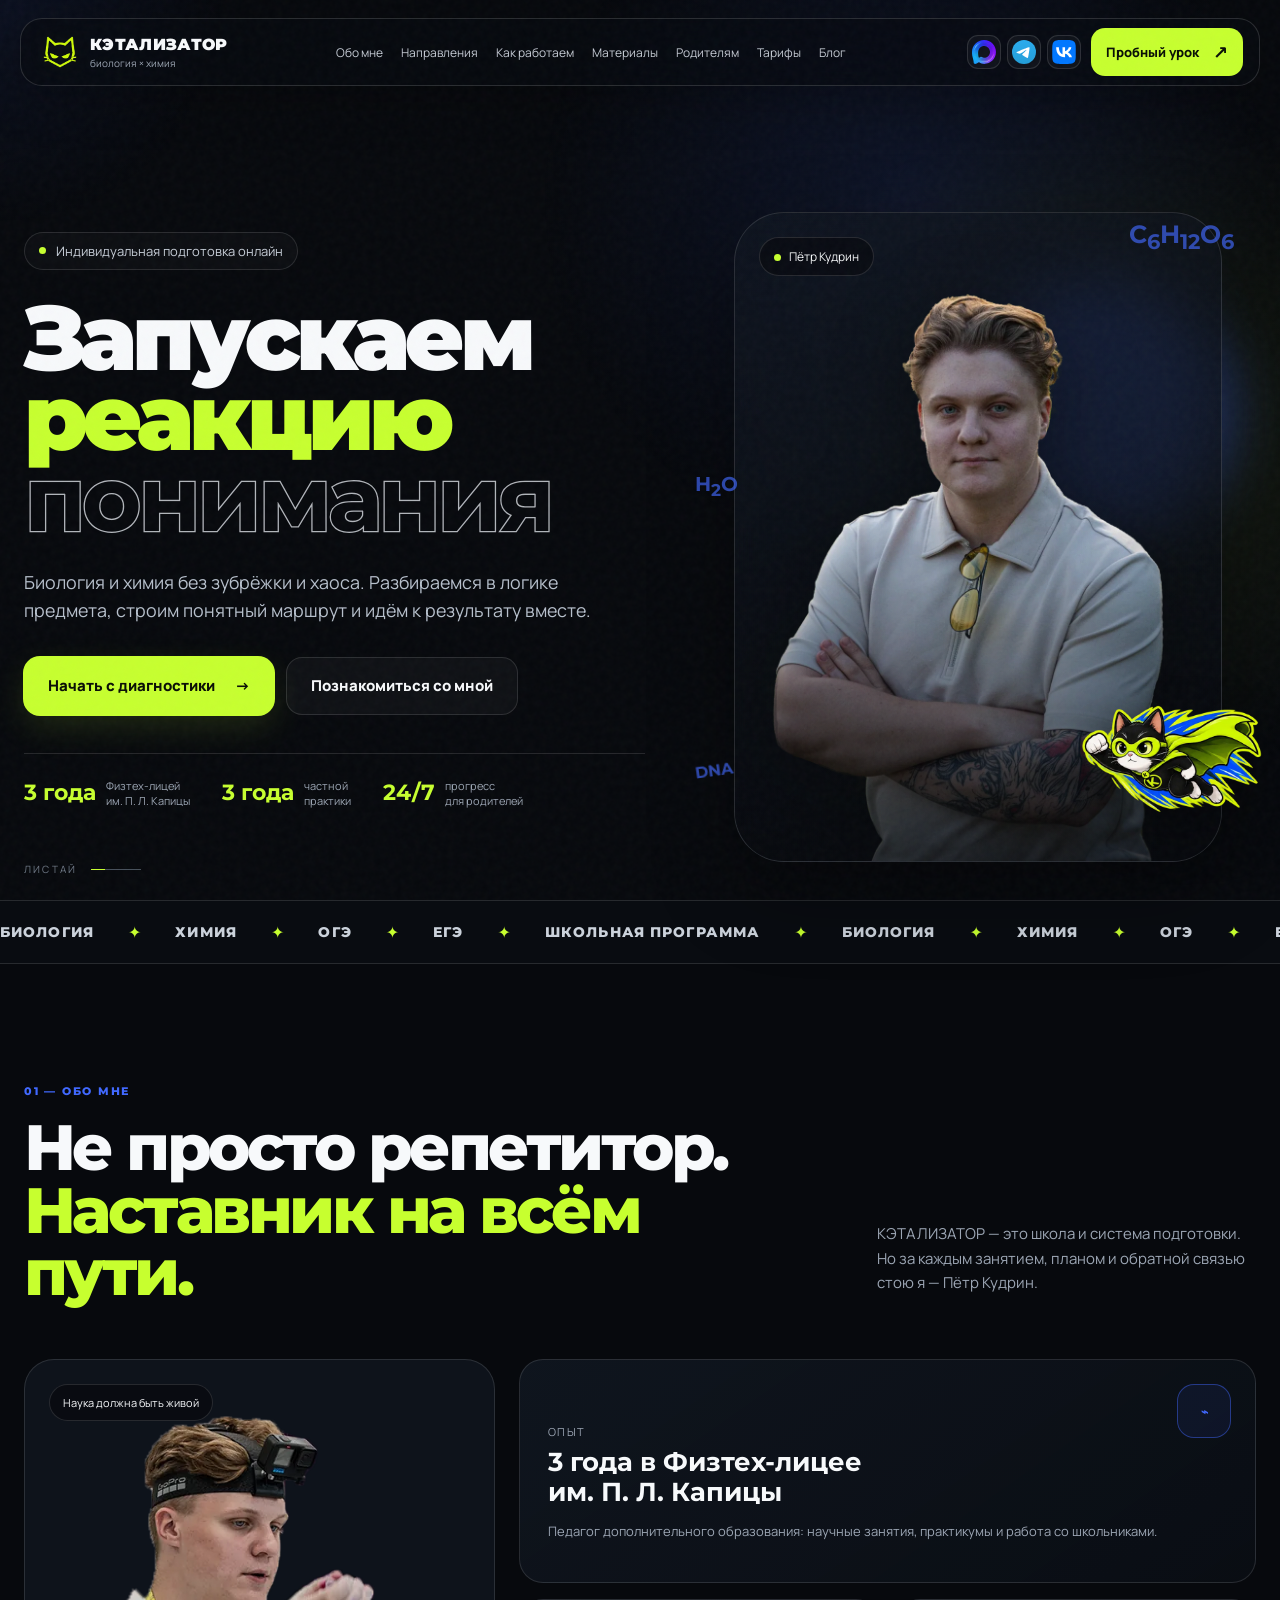
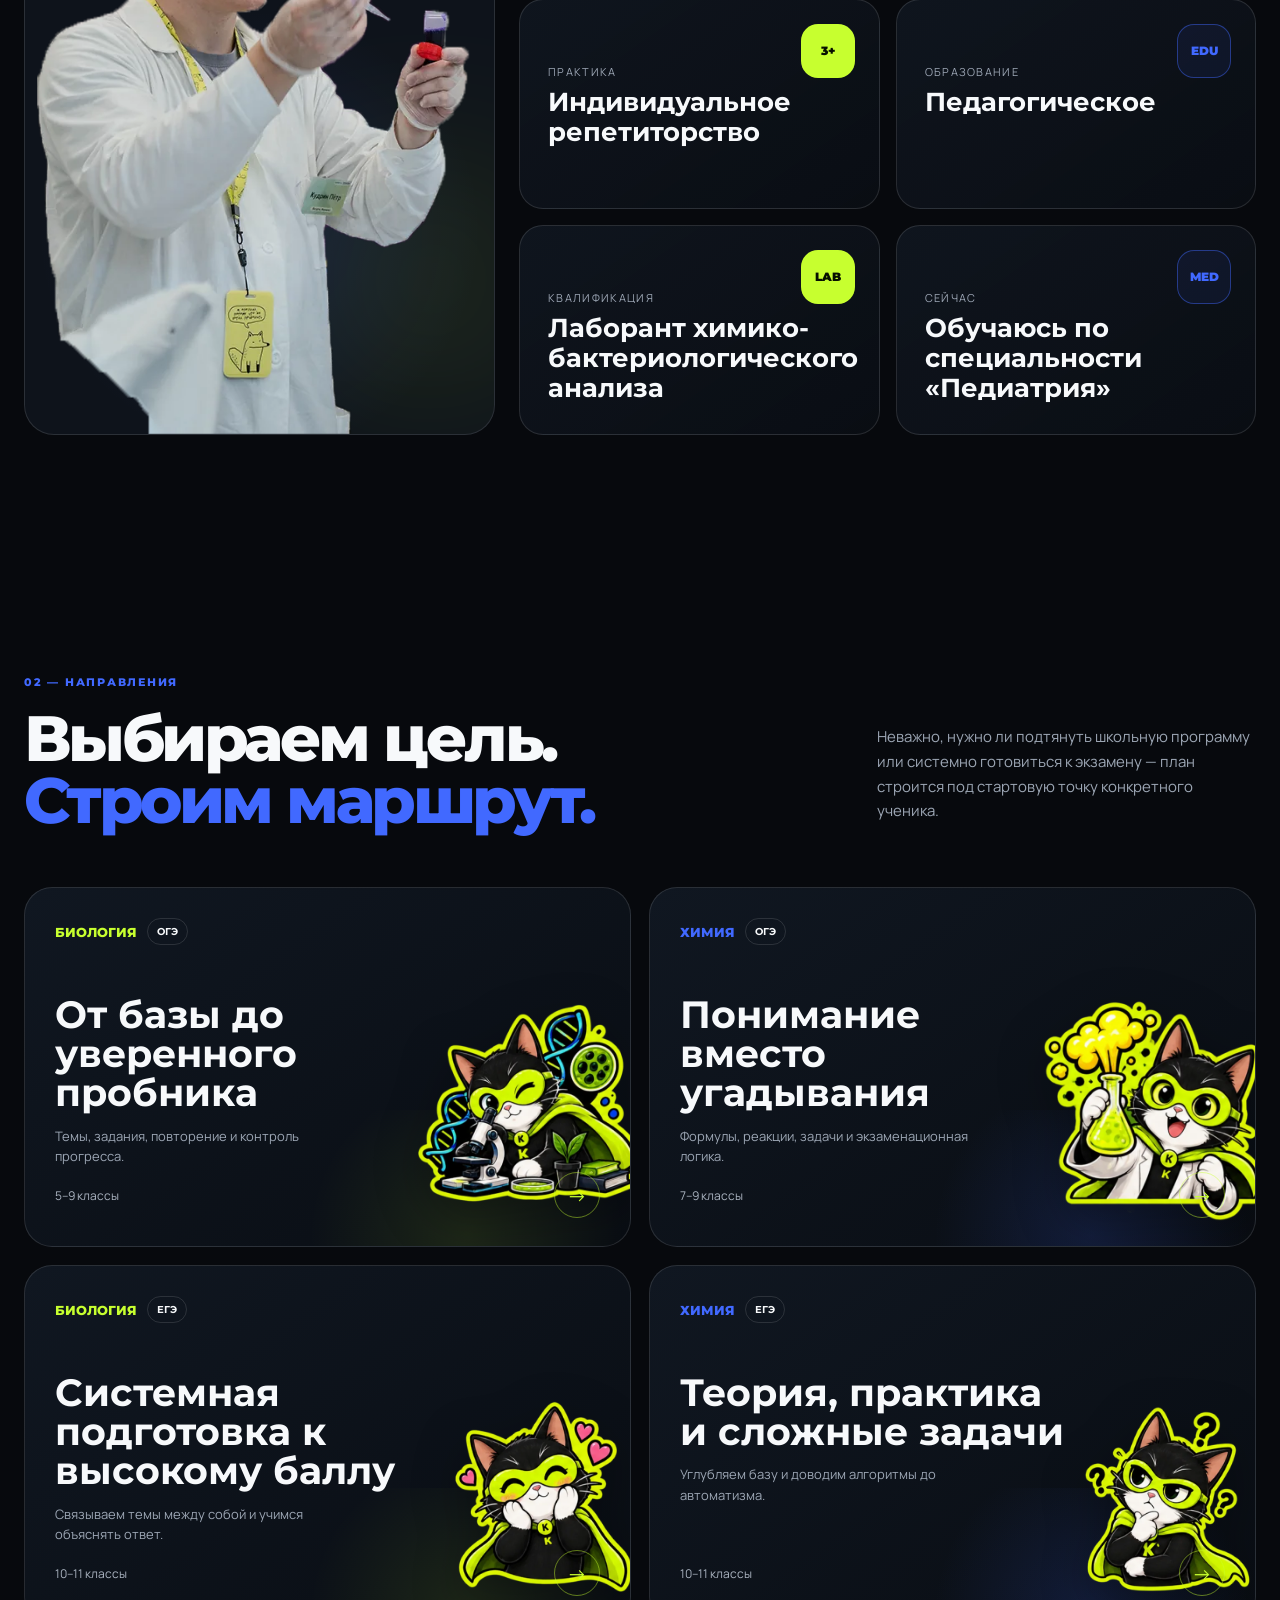
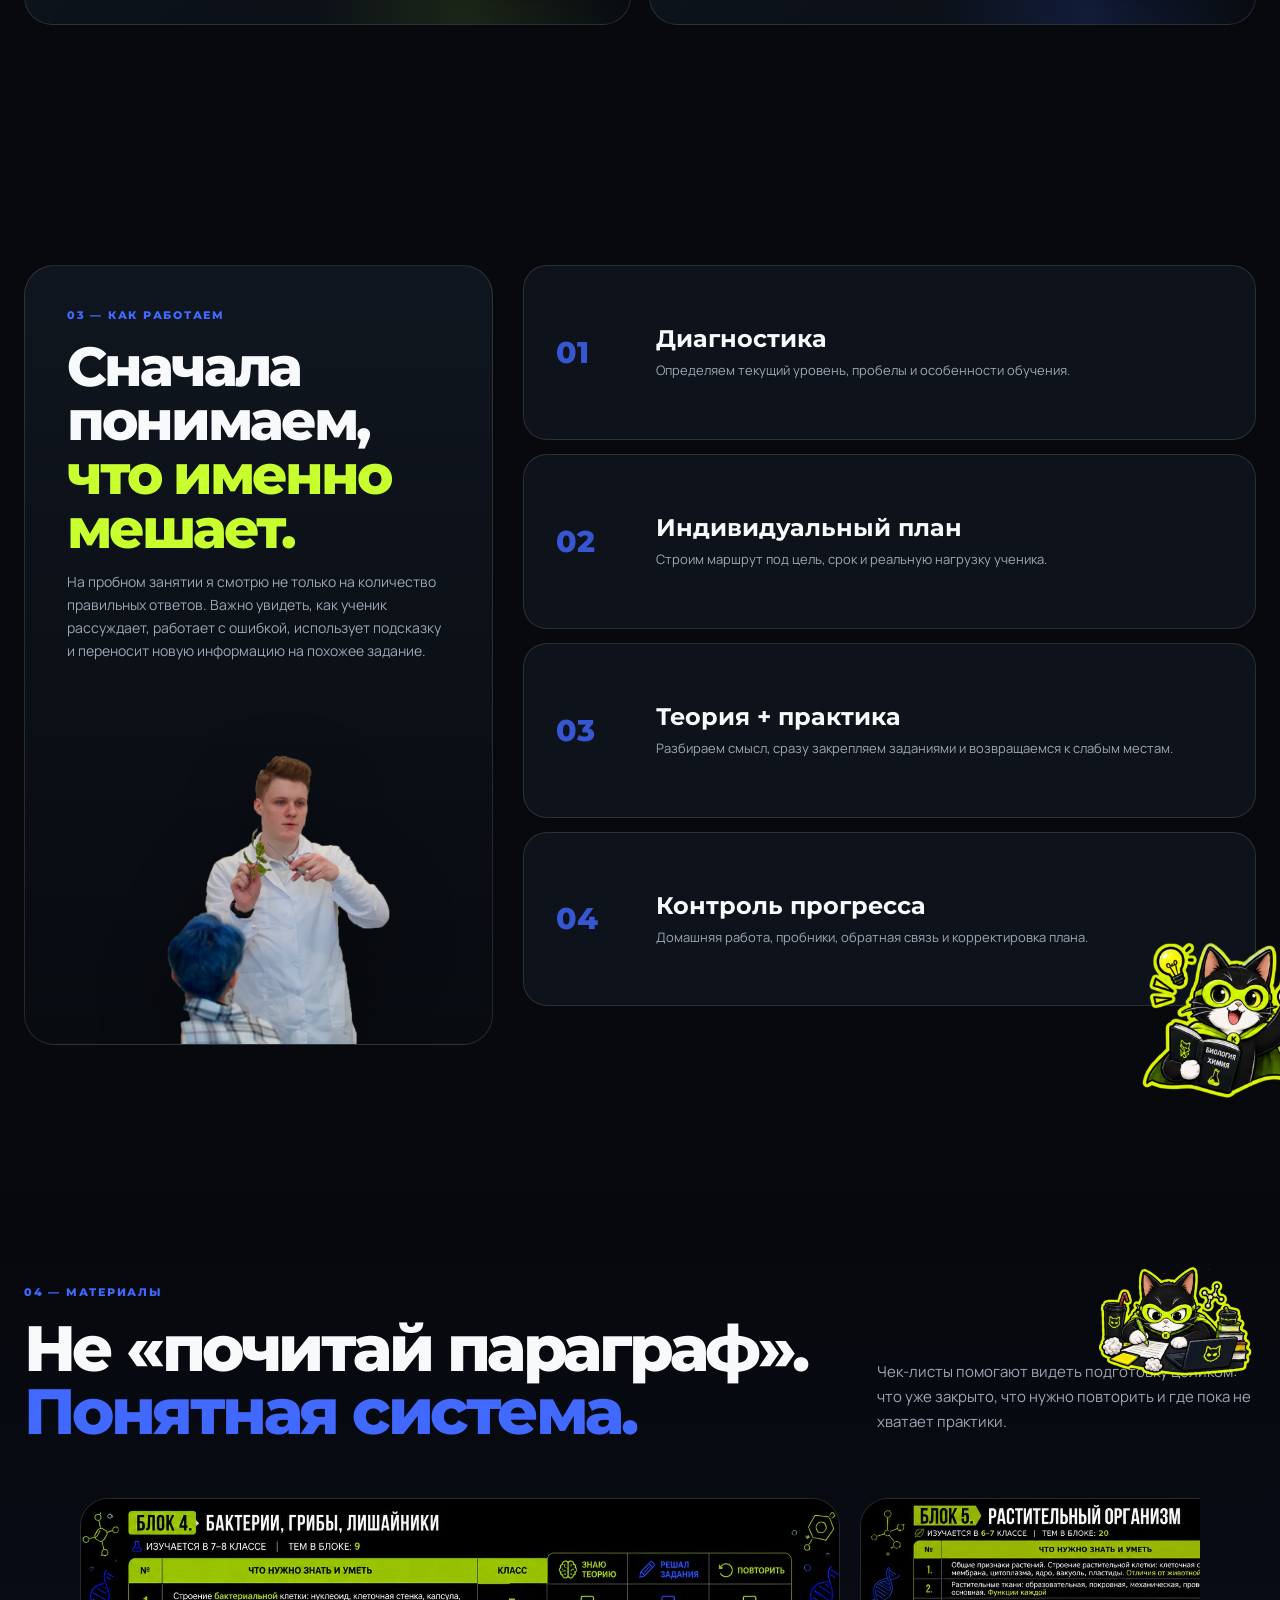
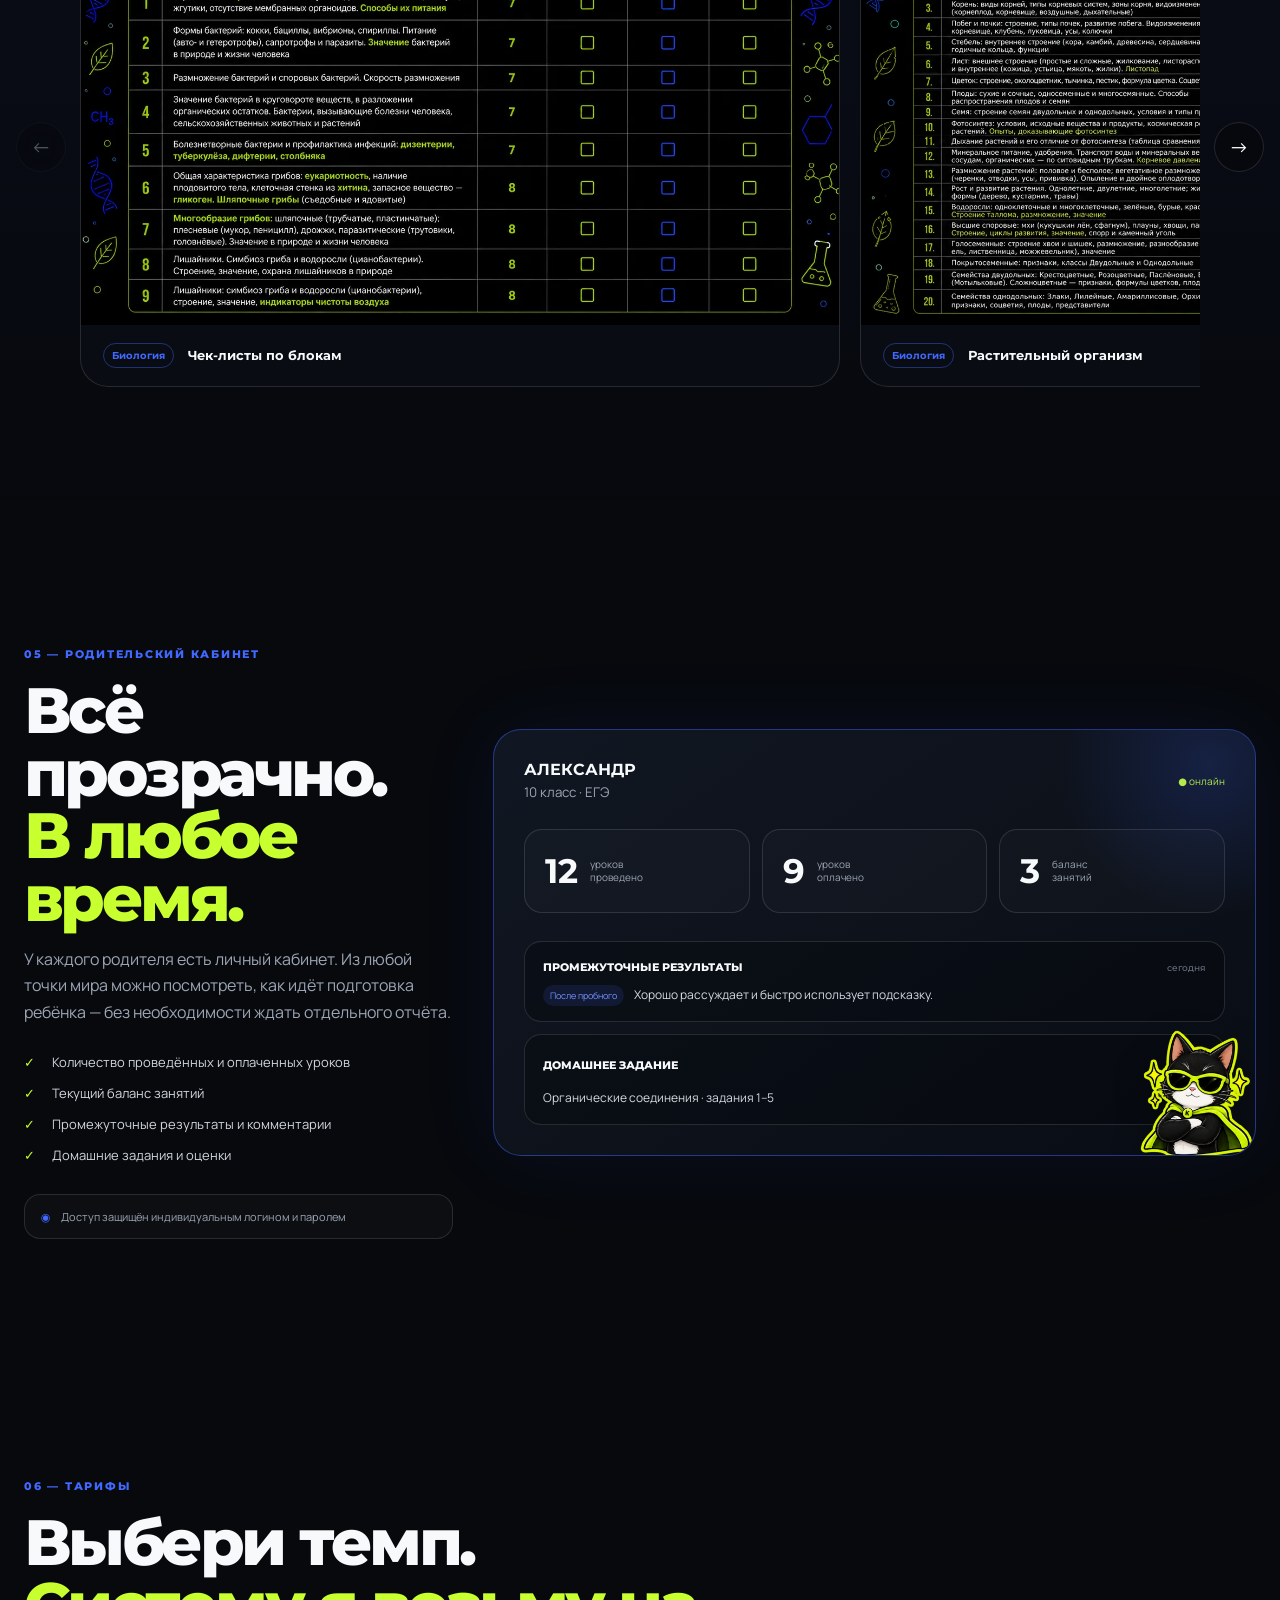
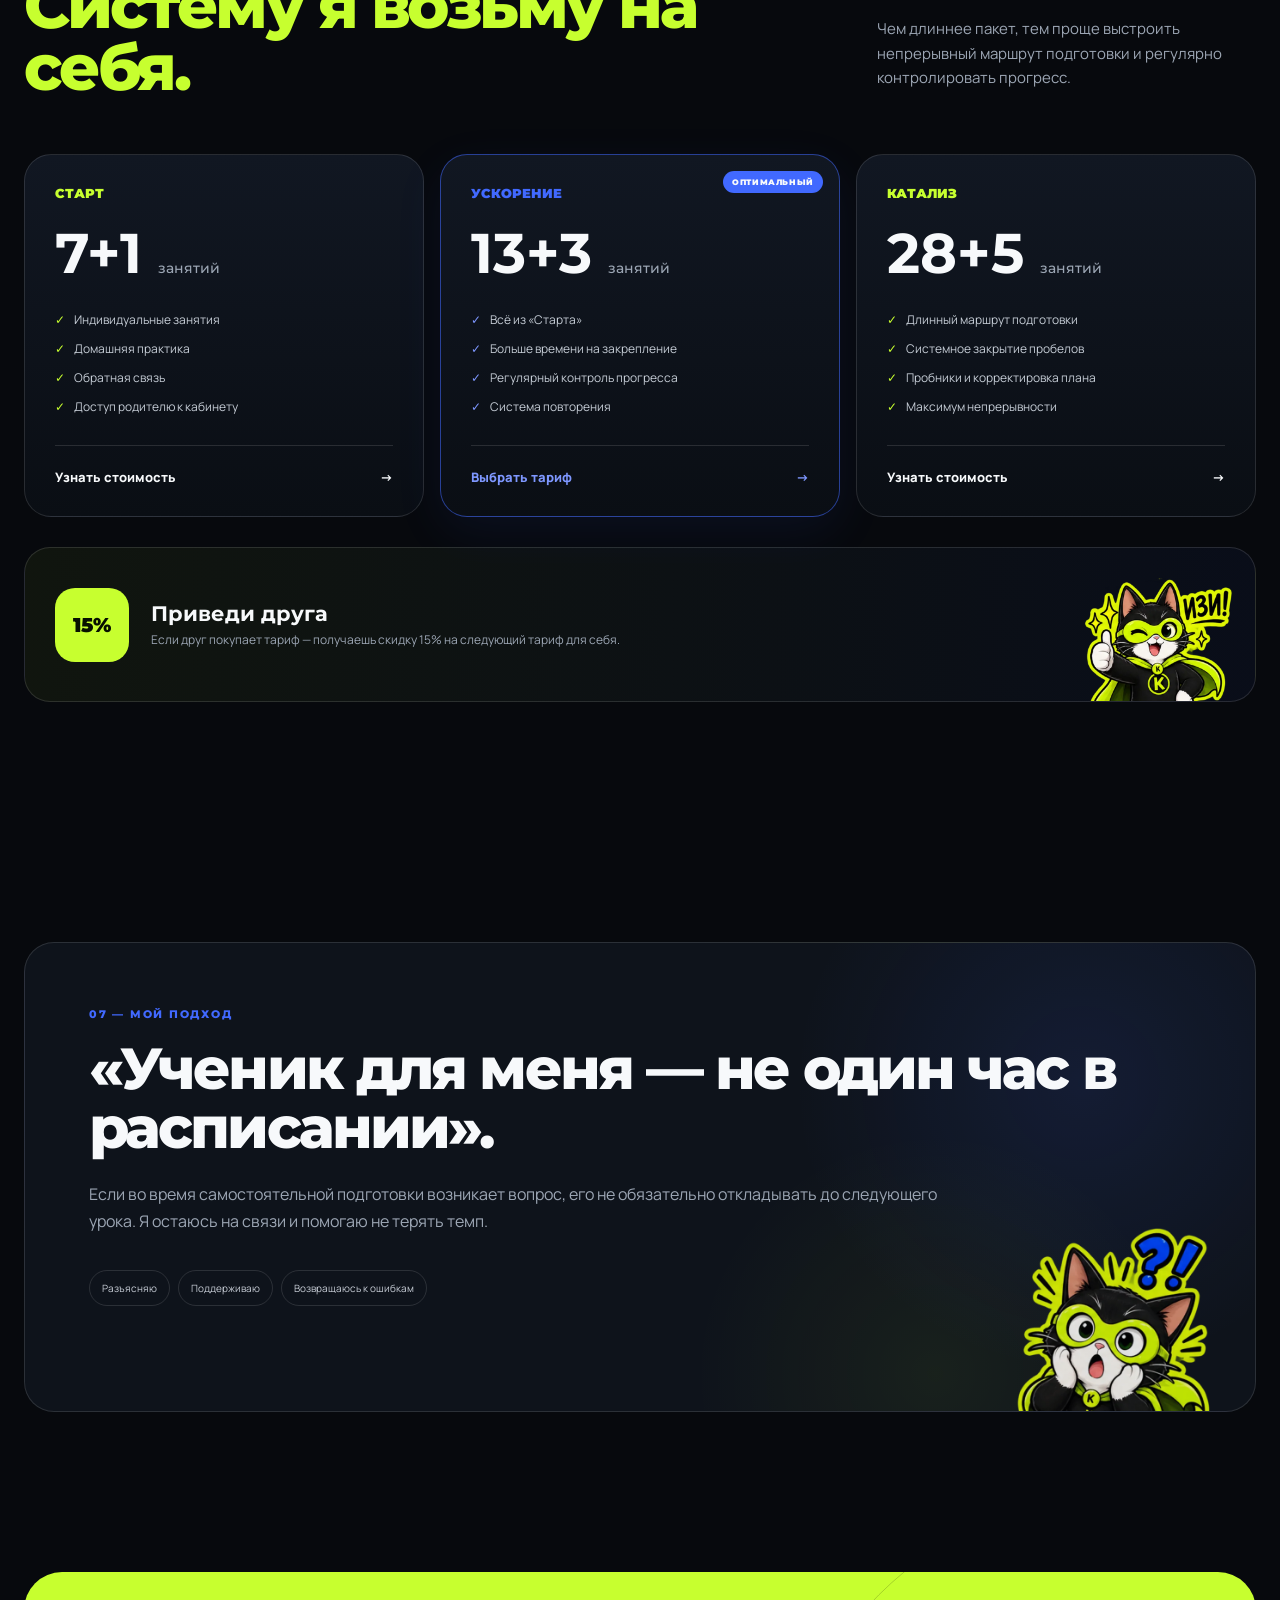
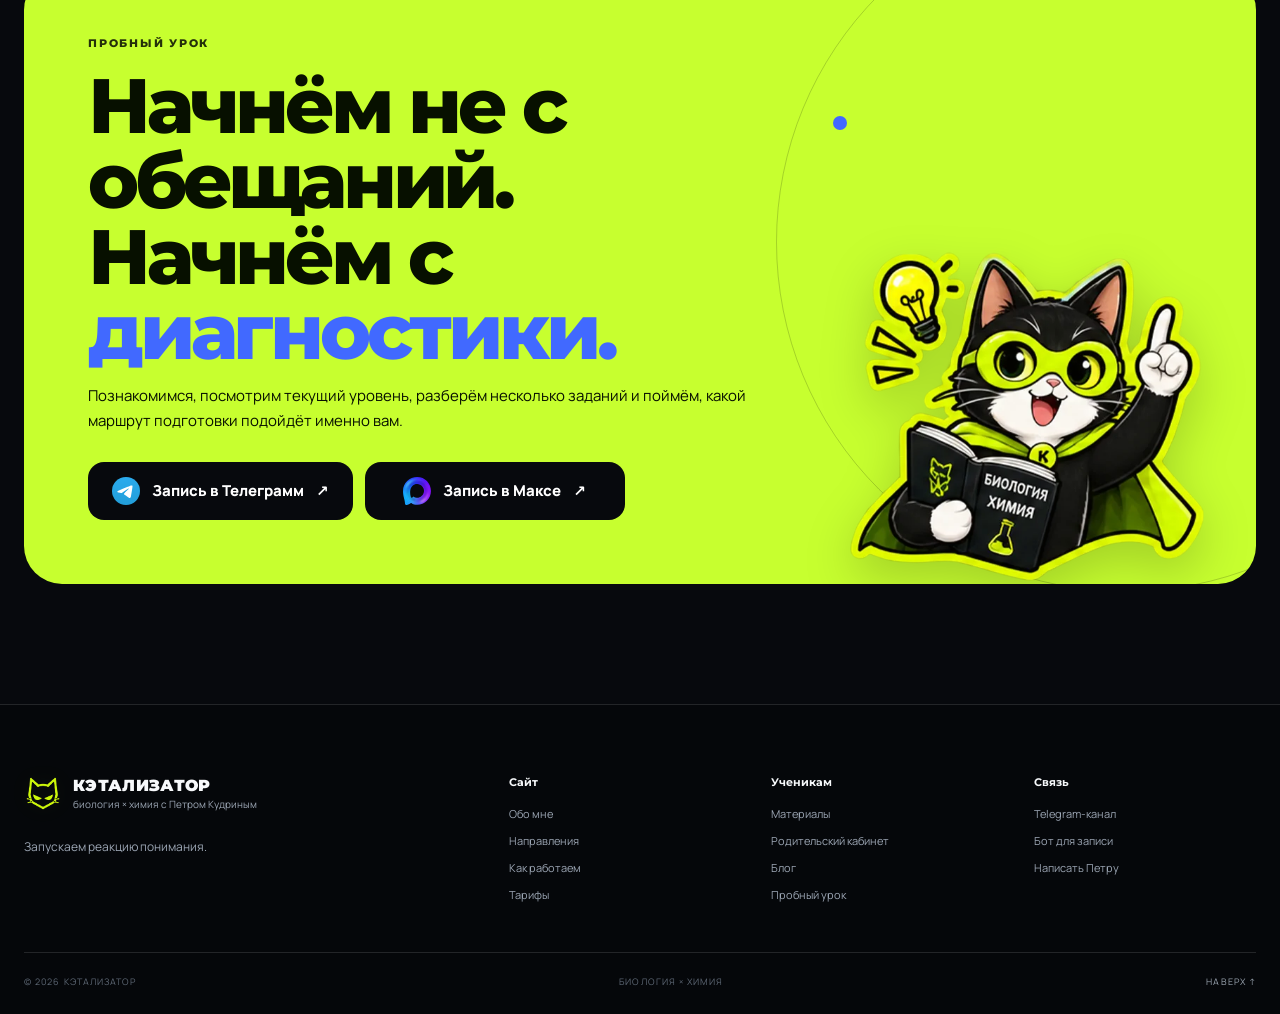
==== commit 5b1aee1f: "Инфраструктура блога: /blog/, стили статей, ссылки в навигации Единственный реальный рычаг SEO проти" ====
--- a/index.html
+++ b/index.html
@@ -2,6 +2,30 @@
 <html lang="ru">
 <head>
   <meta charset="utf-8" />
+
+  <!-- Yandex.Metrika counter -->
+  <script type="text/javascript">
+      (function(m,e,t,r,i,k,a){
+          m[i]=m[i]||function(){(m[i].a=m[i].a||[]).push(arguments)};
+          m[i].l=1*new Date();
+          for (var j = 0; j < document.scripts.length; j++) {if (document.scripts[j].src === r) { return; }}
+          k=e.createElement(t),a=e.getElementsByTagName(t)[0],k.async=1,k.src=r,a.parentNode.insertBefore(k,a)
+      })(window, document,'script','https://mc.yandex.ru/metrika/tag.js?id=112295779', 'ym');
+
+      ym(112295779, 'init', {ssr:true, webvisor:true, clickmap:true, ecommerce:"dataLayer", referrer: document.referrer, url: location.href, accurateTrackBounce:true, trackLinks:true});
+  </script>
+  <!-- /Yandex.Metrika counter -->
+
+  <!-- Google tag (gtag.js) -->
+  <script async src="https://www.googletagmanager.com/gtag/js?id=G-RV0N1HMJJD"></script>
+  <script>
+    window.dataLayer = window.dataLayer || [];
+    function gtag(){dataLayer.push(arguments);}
+    gtag('js', new Date());
+
+    gtag('config', 'G-RV0N1HMJJD');
+  </script>
+
   <meta name="viewport" content="width=device-width, initial-scale=1, viewport-fit=cover" />
   <meta name="theme-color" content="#07090d" />
   <meta name="description" content="КЭТАЛИЗАТОР — подготовка по биологии и химии с Петром Кудриным. ОГЭ, ЕГЭ и школьная программа." />
@@ -9,17 +33,16 @@
   <link rel="icon" href="assets/brand-mark.png" type="image/png" />
   <link rel="apple-touch-icon" href="assets/brand-mark.png" />
 
-  <!-- Как выглядит ссылка на сайт в Telegram / VK / WhatsApp.
-       ЗАМЕНИТЕ https://example.ru/ на реальный адрес сайта после публикации. -->
+  <!-- Как выглядит ссылка на сайт в Telegram / VK / WhatsApp -->
   <meta property="og:type" content="website" />
   <meta property="og:locale" content="ru_RU" />
   <meta property="og:site_name" content="КЭТАЛИЗАТОР" />
   <meta property="og:title" content="КЭТАЛИЗАТОР — биология и химия с Петром Кудриным" />
   <meta property="og:description" content="Индивидуальная подготовка к ОГЭ и ЕГЭ по биологии и химии. Диагностика, личный план, родительский кабинет." />
-  <meta property="og:image" content="https://example.ru/assets/peter-hero.png" />
-  <meta property="og:url" content="https://example.ru/" />
+  <meta property="og:image" content="https://catalisator.ru/assets/peter-hero.png" />
+  <meta property="og:url" content="https://catalisator.ru/" />
   <meta name="twitter:card" content="summary_large_image" />
-  <link rel="canonical" href="https://example.ru/" />
+  <link rel="canonical" href="https://catalisator.ru/" />
 
   <link rel="preload" as="image" href="assets/peter-hero.png" fetchpriority="high" />
   <link rel="preconnect" href="https://fonts.googleapis.com">
@@ -33,8 +56,8 @@
     "@type": "EducationalOrganization",
     "name": "КЭТАЛИЗАТОР",
     "description": "Индивидуальная подготовка по биологии и химии: ОГЭ, ЕГЭ и школьная программа.",
-    "url": "https://example.ru/",
-    "image": "https://example.ru/assets/peter-hero.png",
+    "url": "https://catalisator.ru/",
+    "image": "https://catalisator.ru/assets/peter-hero.png",
     "sameAs": [
       "https://t.me/catalisator_rep",
       "https://vk.ru/catalizator_rep"
@@ -49,6 +72,7 @@
 
 </head>
 <body>
+  <noscript><div><img src="https://mc.yandex.ru/watch/112295779" style="position:absolute; left:-9999px;" alt="" /></div></noscript>
   <div class="page-noise" aria-hidden="true"></div>
   <div class="cursor-glow" aria-hidden="true"></div>
 
@@ -69,6 +93,7 @@
         <a href="#materials">Материалы</a>
         <a href="#parents">Родителям</a>
         <a href="#tariffs">Тарифы</a>
+        <a href="blog/">Блог</a>
       </nav>
 
       <div class="header-actions">
@@ -92,6 +117,7 @@
       <a href="#materials">Материалы</a>
       <a href="#parents">Родителям</a>
       <a href="#tariffs">Тарифы</a>
+      <a href="blog/">Блог</a>
       <div class="mobile-socials">
         <a class="social-button" data-social="max" href="https://max.ru/u/f9LHodD0cOKz8u-ONa0H9h4THAJk7FckAPWvpkYEHCgTTvvI0jmM8DdzvXI" aria-label="MAX" target="_blank" rel="noopener noreferrer"><img src="assets/max.svg" alt="" aria-hidden="true" width="24" height="24" decoding="async"></a>
         <a class="social-button" data-social="telegram" href="https://t.me/catalisator_rep" aria-label="Telegram" target="_blank" rel="noopener noreferrer"><img src="assets/telegram.svg" alt="" aria-hidden="true" width="24" height="24" decoding="async"></a>
@@ -107,7 +133,7 @@
       <div class="hero-grid">
         <div class="hero-copy reveal">
           <div class="eyebrow"><span class="pulse-dot"></span> Индивидуальная подготовка онлайн</div>
-          <h1>Запускаем<br><span class="lime">реакцию</span><span class="outline outline-clean">понимания</span></h1>
+          <h1 aria-label="Запускаем реакцию понимания">Запускаем <br><span class="lime">реакцию</span> <span class="outline outline-clean">понимания</span></h1>
           <p class="hero-lead">Биология и химия без зубрёжки и хаоса. Разбираемся в логике предмета, строим понятный маршрут и идём к результату вместе.</p>
           <div class="hero-actions">
             <a class="button button-primary" href="#trial">Начать с диагностики <span>→</span></a>
@@ -201,28 +227,28 @@
 
       <div class="format-grid">
         <article class="format-card bio reveal">
-          <div class="format-top"><span>БИОЛОГИЯ</span><b>ОГЭ</b></div>
+          <div class="format-top"><span>БИОЛОГИЯ</span> <b>ОГЭ</b></div>
           <h3>От базы до уверенного пробника</h3>
           <p>Темы, задания, повторение и контроль прогресса.</p>
           <div class="format-footer"><span>5–9 классы</span><a href="#trial">→</a></div>
           <picture><source type="image/webp" srcset="assets/ket-biologist.webp"><img class="sticker format-sticker" src="assets/ket-biologist.png" alt="Кэтализатор — биолог" width="512" height="512" decoding="async" loading="lazy" /></picture>
         </article>
         <article class="format-card chem reveal" data-delay="80">
-          <div class="format-top"><span>ХИМИЯ</span><b>ОГЭ</b></div>
+          <div class="format-top"><span>ХИМИЯ</span> <b>ОГЭ</b></div>
           <h3>Понимание вместо угадывания</h3>
           <p>Формулы, реакции, задачи и экзаменационная логика.</p>
           <div class="format-footer"><span>7–9 классы</span><a href="#trial">→</a></div>
           <picture><source type="image/webp" srcset="assets/ket-chemist.webp"><img class="sticker format-sticker" src="assets/ket-chemist.png" alt="Кэтализатор — химик" width="512" height="512" decoding="async" loading="lazy" /></picture>
         </article>
         <article class="format-card bio reveal" data-delay="120">
-          <div class="format-top"><span>БИОЛОГИЯ</span><b>ЕГЭ</b></div>
+          <div class="format-top"><span>БИОЛОГИЯ</span> <b>ЕГЭ</b></div>
           <h3>Системная подготовка к высокому баллу</h3>
           <p>Связываем темы между собой и учимся объяснять ответ.</p>
           <div class="format-footer"><span>10–11 классы</span><a href="#trial">→</a></div>
           <picture><source type="image/webp" srcset="assets/ket-biologist2.webp"><img class="sticker format-sticker compact" src="assets/ket-biologist2.png" alt="Кэтализатор у микроскопа" width="512" height="512" decoding="async" loading="lazy" /></picture>
         </article>
         <article class="format-card chem reveal" data-delay="160">
-          <div class="format-top"><span>ХИМИЯ</span><b>ЕГЭ</b></div>
+          <div class="format-top"><span>ХИМИЯ</span> <b>ЕГЭ</b></div>
           <h3>Теория, практика и сложные задачи</h3>
           <p>Углубляем базу и доводим алгоритмы до автоматизма.</p>
           <div class="format-footer"><span>10–11 классы</span><a href="#trial">→</a></div>
@@ -359,7 +385,7 @@
           <span class="section-kicker">07 — МОЙ ПОДХОД</span>
           <blockquote>«Ученик для меня — не один час в расписании».</blockquote>
           <p>Если во время самостоятельной подготовки возникает вопрос, его не обязательно откладывать до следующего урока. Я остаюсь на связи и помогаю не терять темп.</p>
-          <div class="mini-points"><span>Разъясняю</span><span>Поддерживаю</span><span>Возвращаюсь к ошибкам</span></div>
+          <div class="mini-points"><span>Разъясняю</span> <span>Поддерживаю</span> <span>Возвращаюсь к ошибкам</span></div>
           <picture><source type="image/webp" srcset="assets/ket-surprised.webp"><img class="sticker philosophy-sticker" src="assets/ket-surprised.png" alt="Кэтализатор удивлён" width="512" height="512" decoding="async" loading="lazy" /></picture>
         </div>
       </div>
@@ -396,7 +422,7 @@
         <p>Запускаем реакцию понимания.</p>
       </div>
       <div class="footer-links"><strong>Сайт</strong><a href="#about">Обо мне</a><a href="#formats">Направления</a><a href="#method">Как работаем</a><a href="#tariffs">Тарифы</a></div>
-      <div class="footer-links"><strong>Ученикам</strong><a href="#materials">Материалы</a><a href="#parents">Родительский кабинет</a><a href="#trial">Пробный урок</a></div>
+      <div class="footer-links"><strong>Ученикам</strong><a href="#materials">Материалы</a><a href="#parents">Родительский кабинет</a><a href="blog/">Блог</a><a href="#trial">Пробный урок</a></div>
       <div class="footer-links"><strong>Связь</strong><a href="https://t.me/catalisator_rep" target="_blank" rel="noopener noreferrer">Telegram-канал</a><a href="https://t.me/catalisator_rep_bot" target="_blank" rel="noopener noreferrer">Бот для записи</a><a href="https://max.ru/u/f9LHodD0cOKz8u-ONa0H9h4THAJk7FckAPWvpkYEHCgTTvvI0jmM8DdzvXI" target="_blank" rel="noopener noreferrer">Написать Петру</a></div>
     </div>
     <div class="section-shell footer-bottom"><span>© 2026 КЭТАЛИЗАТОР</span><span>Биология × Химия</span><a href="#top">Наверх ↑</a></div>
--- a/styles.css
+++ b/styles.css
@@ -370,3 +370,60 @@
 img{height:auto}
 /* У чек-листов важен верх (заголовок блока), а не середина. */
 .material-card img{object-position:center top}
+
+/* =========================================================================
+   V6 — Блог
+   ========================================================================= */
+.blog-hero{padding-bottom:0}
+.blog-hero .section-kicker{display:block;margin-bottom:18px}
+.blog-hero h1{font-size:clamp(40px,5vw,68px);margin-bottom:22px}
+.blog-hero .hero-lead{margin:0;max-width:760px}
+
+.blog-grid{display:grid;grid-template-columns:repeat(auto-fill,minmax(320px,1fr));gap:24px;margin-top:56px}
+.blog-card{
+  display:flex;flex-direction:column;gap:14px;
+  padding:28px;border-radius:26px;
+  background:var(--card);border:1px solid var(--line);
+  transition:.25s;
+}
+.blog-card:hover{border-color:rgba(199,255,47,.35);transform:translateY(-3px)}
+.blog-card .blog-date{color:var(--muted);font-size:13px}
+.blog-card h3{font-family:Montserrat,sans-serif;font-size:21px;letter-spacing:-.02em;margin:0}
+.blog-card p{color:#b7c0cc;font-size:14px;line-height:1.55;margin:0}
+.blog-card .blog-tag{align-self:flex-start;font-size:11px;color:var(--blue);border:1px solid rgba(65,105,255,.4);padding:4px 10px;border-radius:999px}
+.blog-card .blog-more{margin-top:auto;font-weight:800;color:var(--lime)}
+
+.blog-empty{
+  grid-column:1/-1;
+  display:flex;flex-direction:column;align-items:flex-start;gap:16px;
+  padding:clamp(28px,4vw,48px);border-radius:30px;
+  background:linear-gradient(145deg,rgba(65,105,255,.08),transparent),var(--card);
+  border:1px dashed var(--line);
+}
+.blog-empty h2{font-family:Montserrat,sans-serif;font-size:24px;margin:0}
+.blog-empty p{color:#b7c0cc;max-width:560px;margin:0}
+
+/* --- Типографика статьи (используется в /blog/<статья>.html) ----------- */
+.article-shell{width:min(calc(100% - 48px),820px);margin-inline:auto}
+.article-header{padding:180px 0 40px}
+.article-header .section-kicker{display:block;margin-bottom:18px}
+.article-header h1{font-size:clamp(34px,5vw,54px);line-height:1.08;margin:0 0 20px}
+.article-meta{display:flex;gap:16px;flex-wrap:wrap;color:var(--muted);font-size:13px;align-items:center}
+.article-meta img{width:32px;height:32px;border-radius:50%;object-fit:cover}
+.article-body{padding-bottom:100px;font-size:17px;line-height:1.75;color:#d5dae1}
+.article-body h2{font-family:Montserrat,sans-serif;font-size:28px;letter-spacing:-.02em;color:#fff;margin:48px 0 18px}
+.article-body h3{font-family:Montserrat,sans-serif;font-size:21px;letter-spacing:-.01em;color:#fff;margin:34px 0 14px}
+.article-body p{margin:0 0 20px}
+.article-body ul,.article-body ol{margin:0 0 20px;padding-left:22px}
+.article-body li{margin-bottom:8px}
+.article-body a{color:var(--lime);text-decoration:underline;text-underline-offset:3px}
+.article-body strong{color:#fff}
+.article-body blockquote{margin:28px 0;padding:20px 24px;border-left:3px solid var(--lime);background:var(--card);border-radius:0 16px 16px 0;color:#c7ced8}
+.article-body img{border-radius:20px;margin:28px 0}
+.article-cta{margin-top:48px;padding:32px;border-radius:26px;background:var(--card);border:1px solid var(--line);text-align:center}
+.article-cta p{margin:0 0 18px;color:#b7c0cc}
+
+@media(max-width:720px){
+  .article-header{padding:120px 0 24px}
+  .blog-grid{grid-template-columns:1fr;gap:16px}
+}
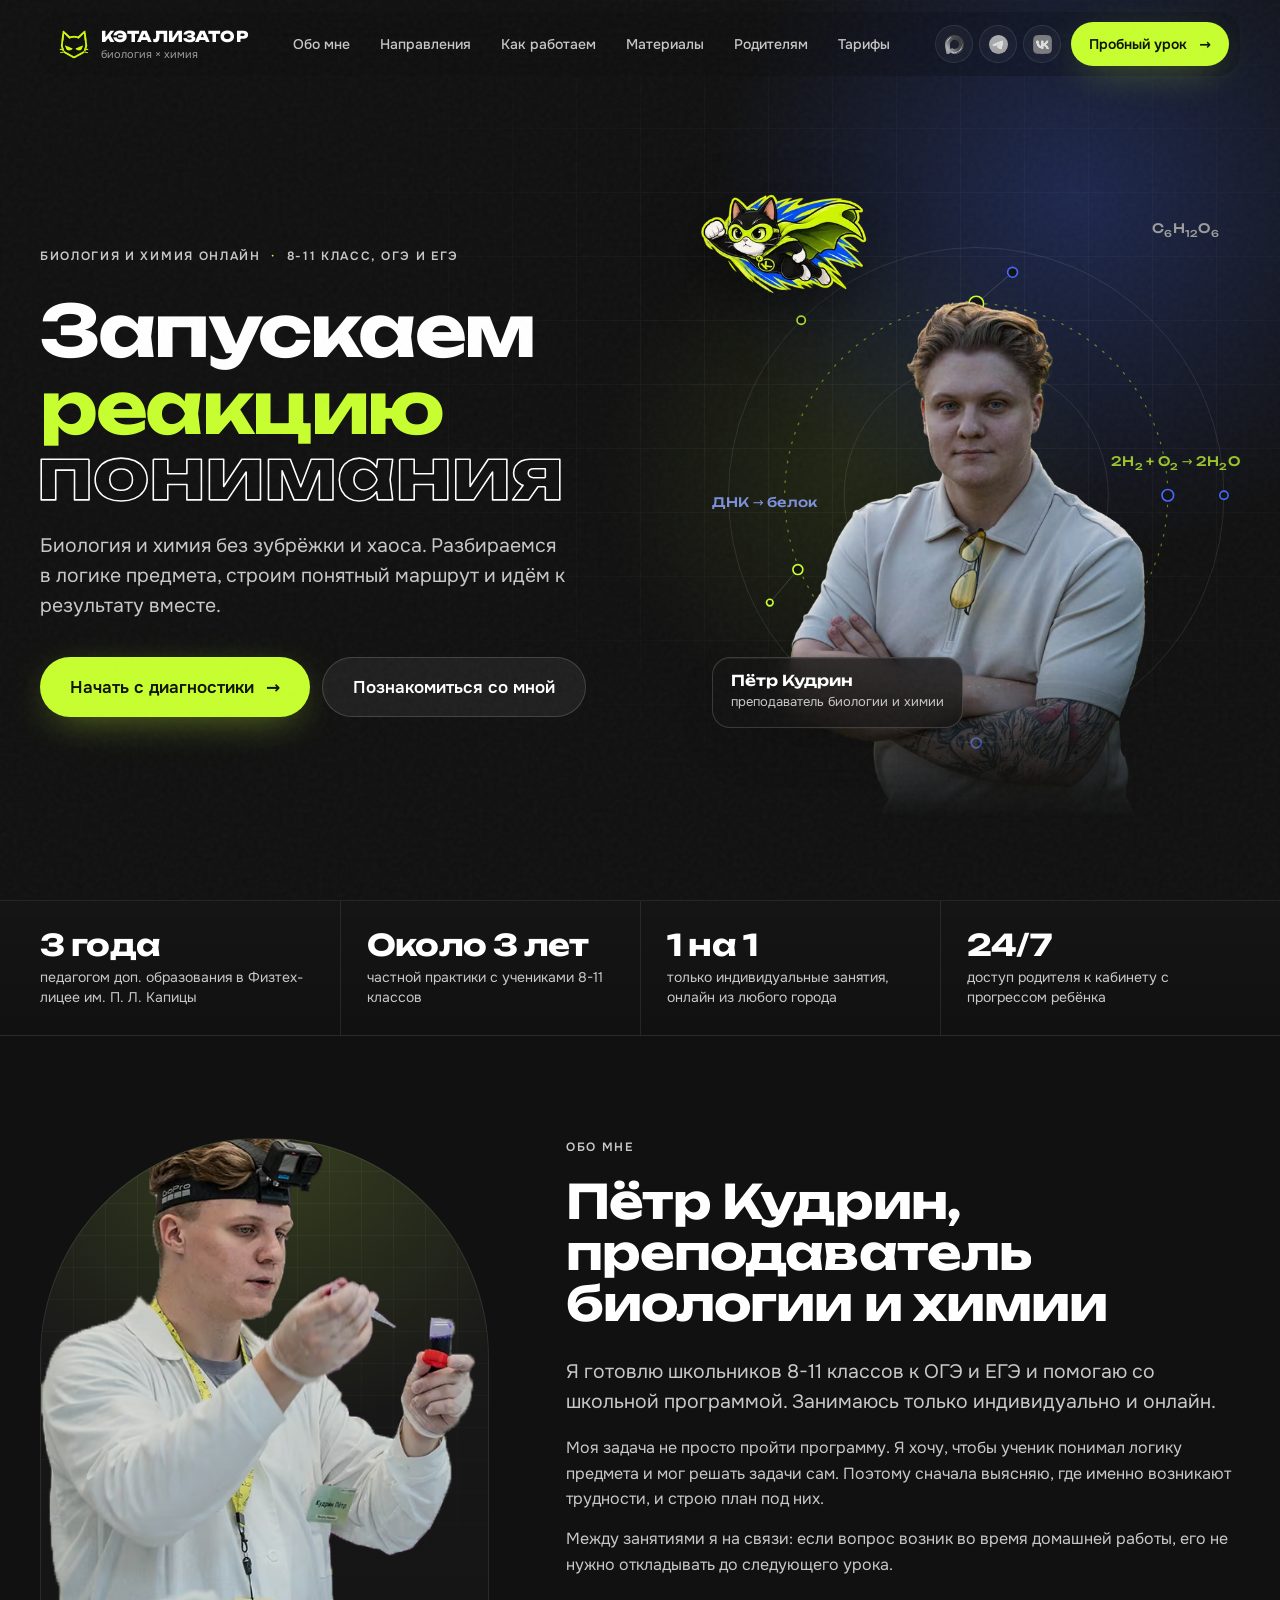
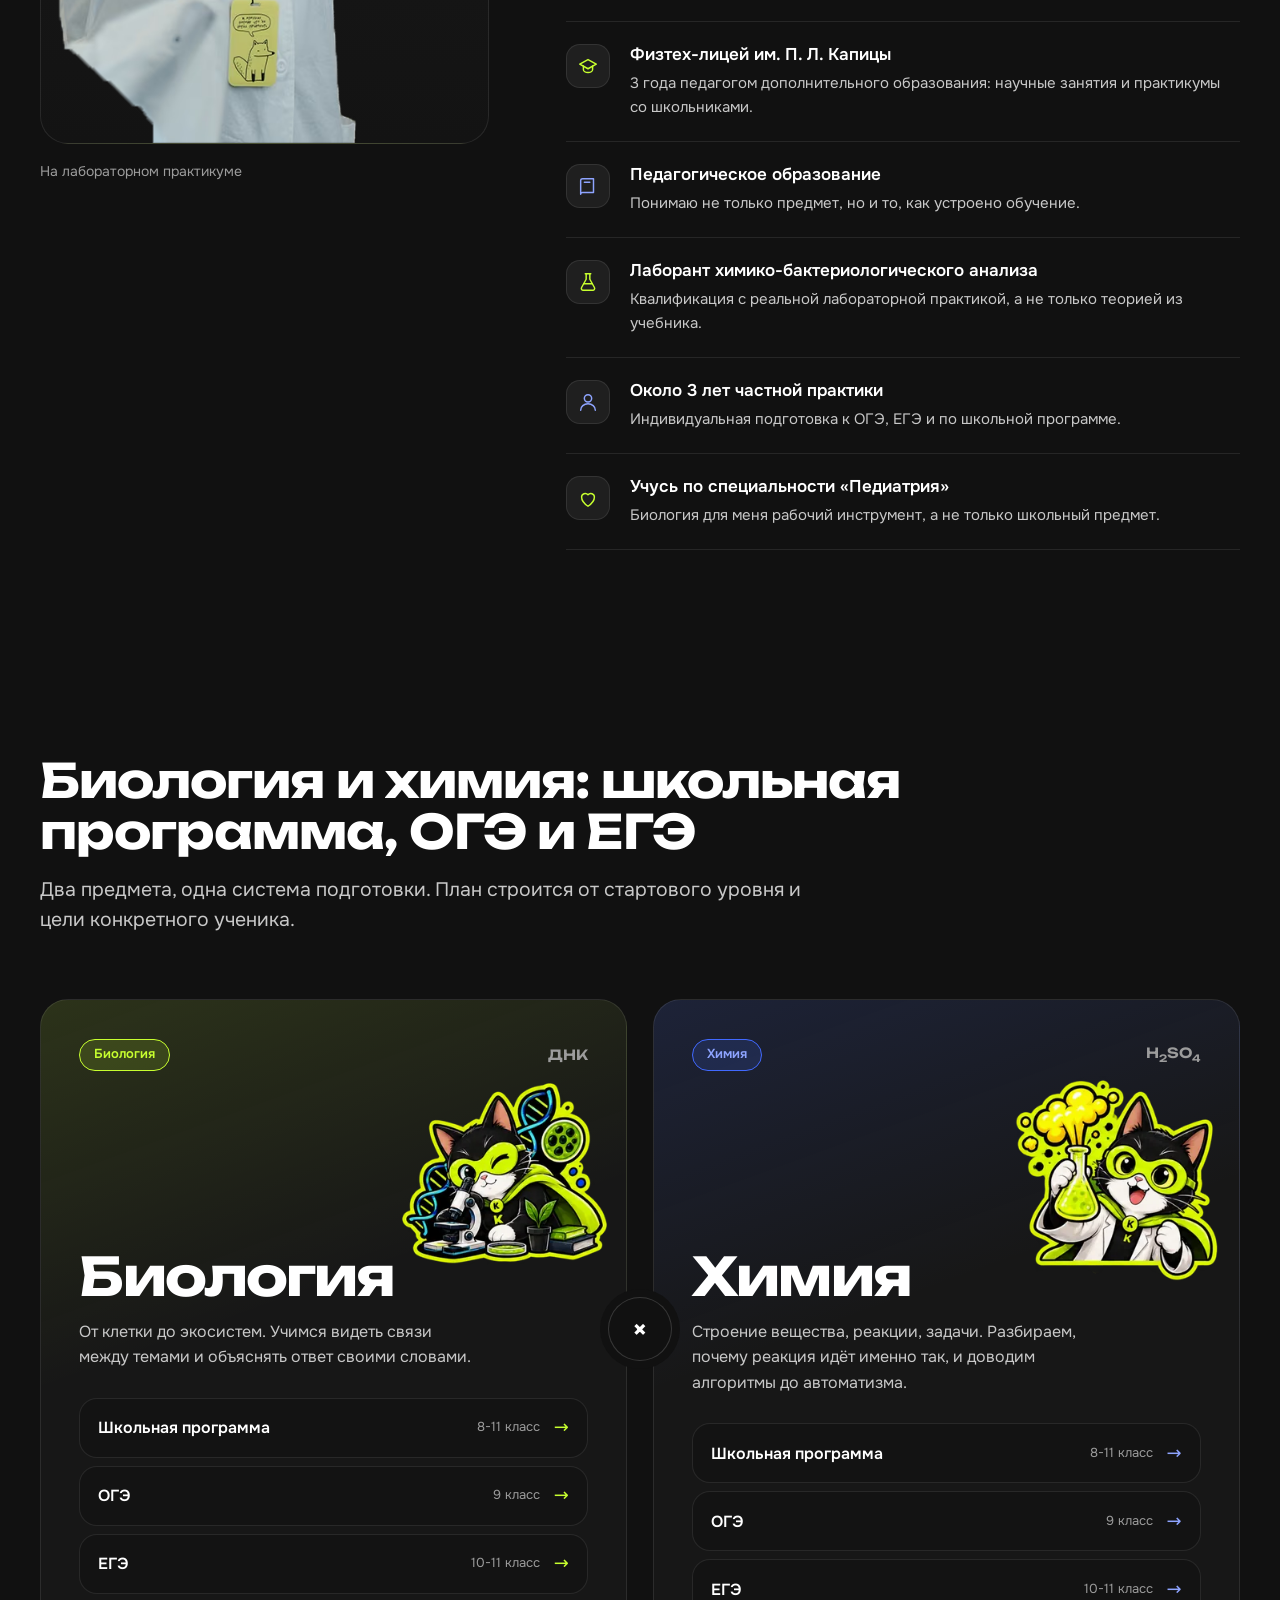
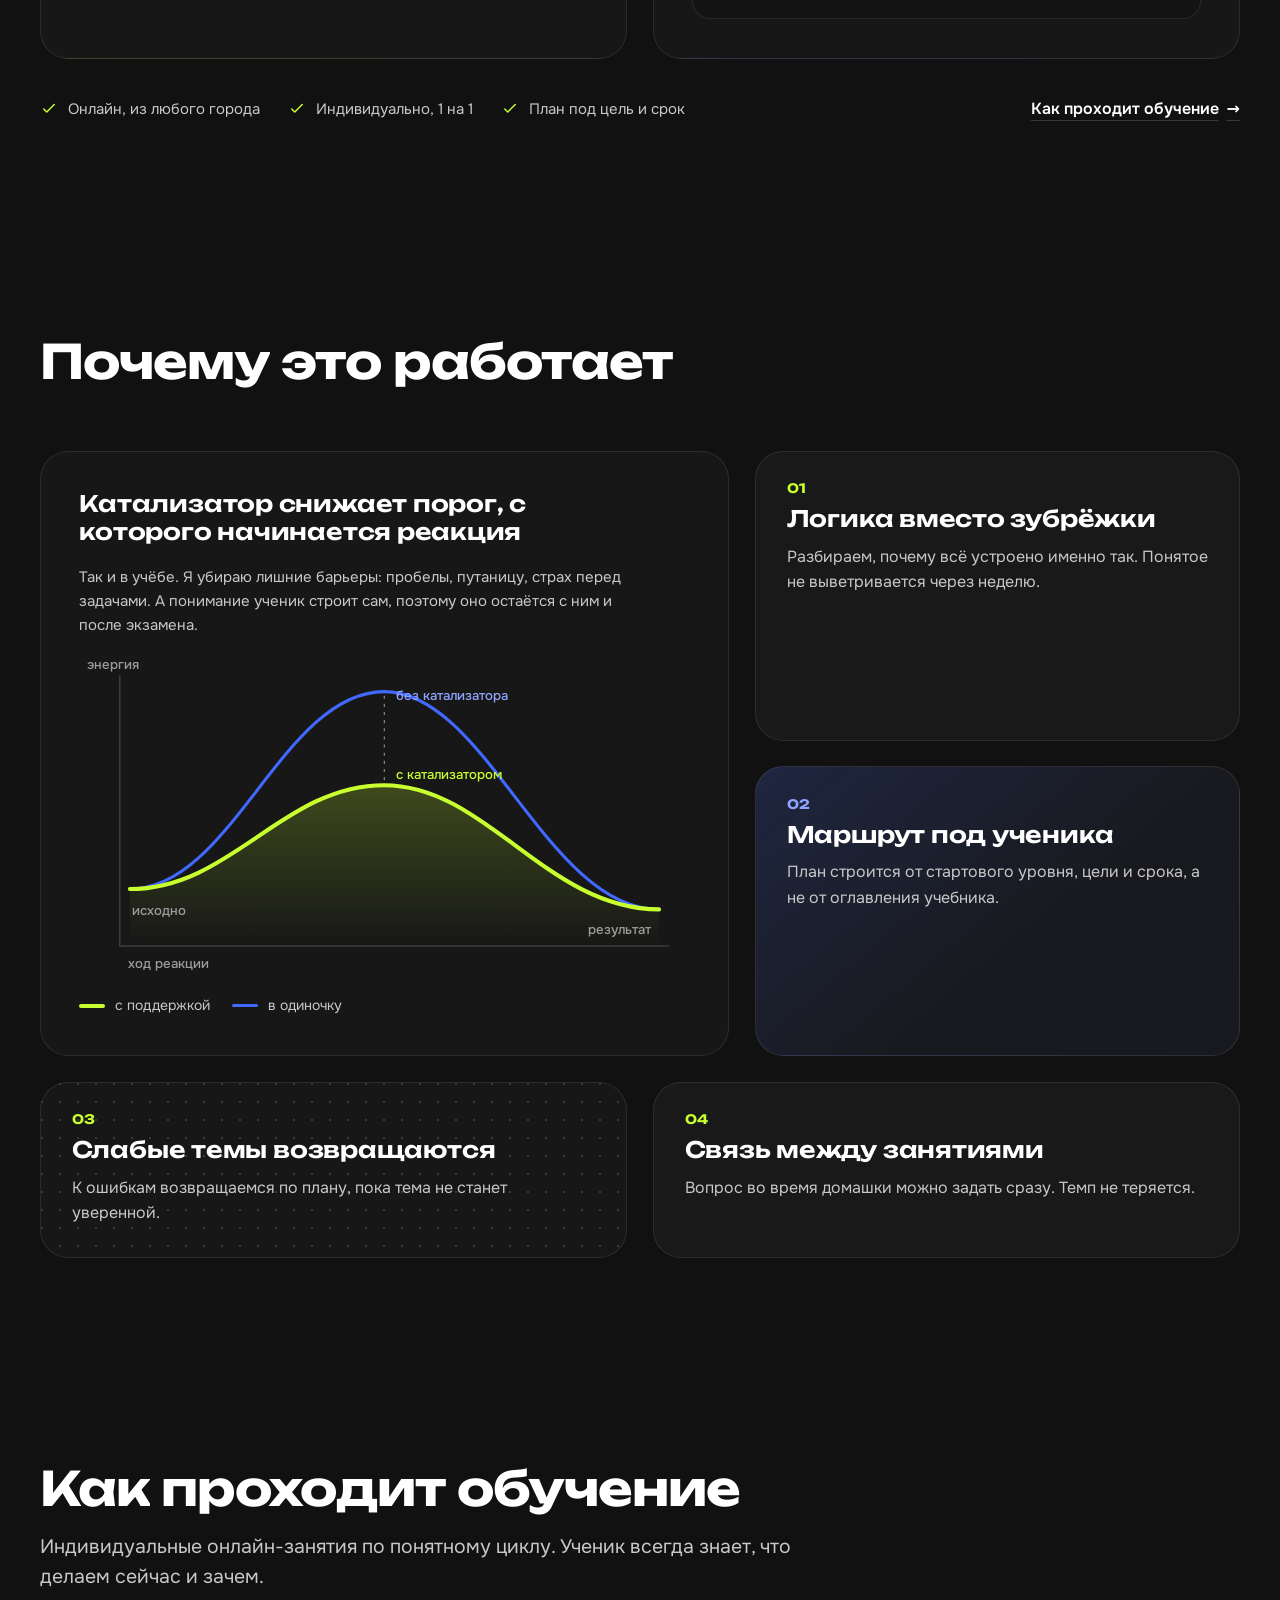
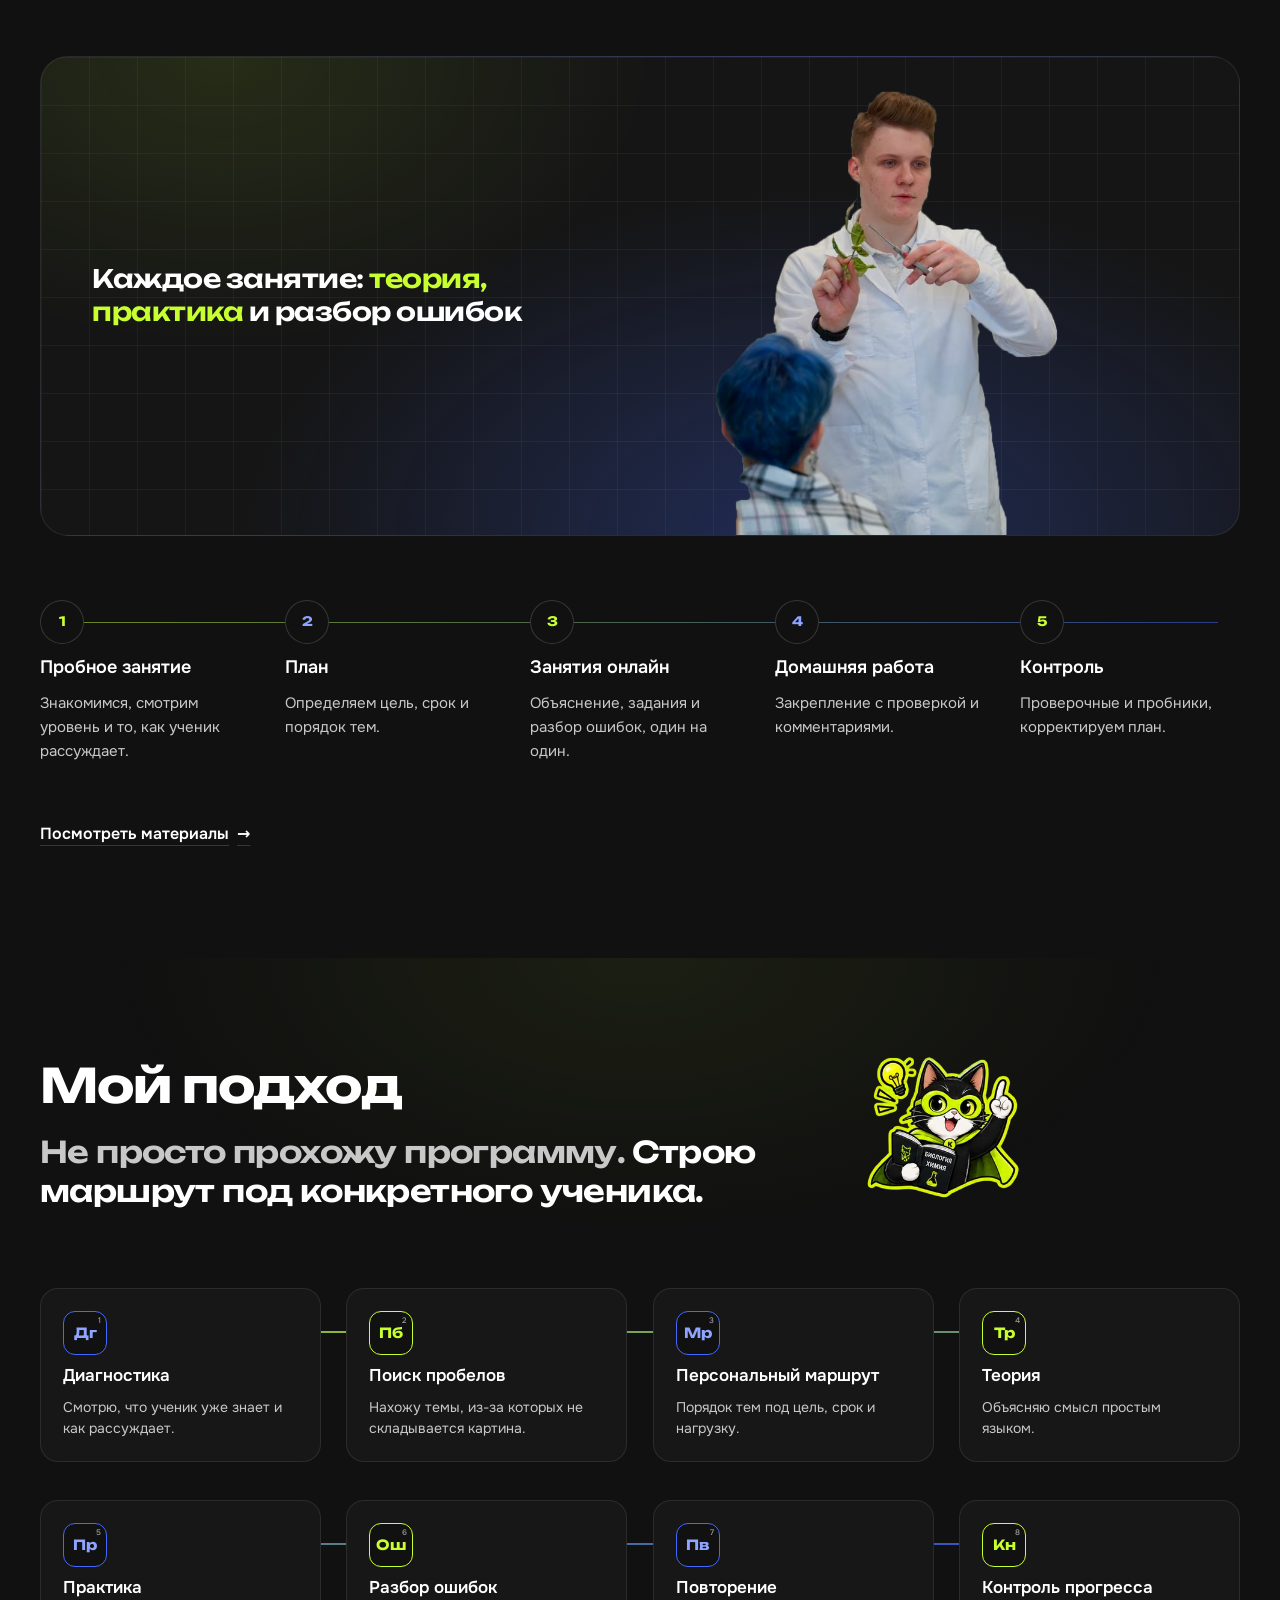
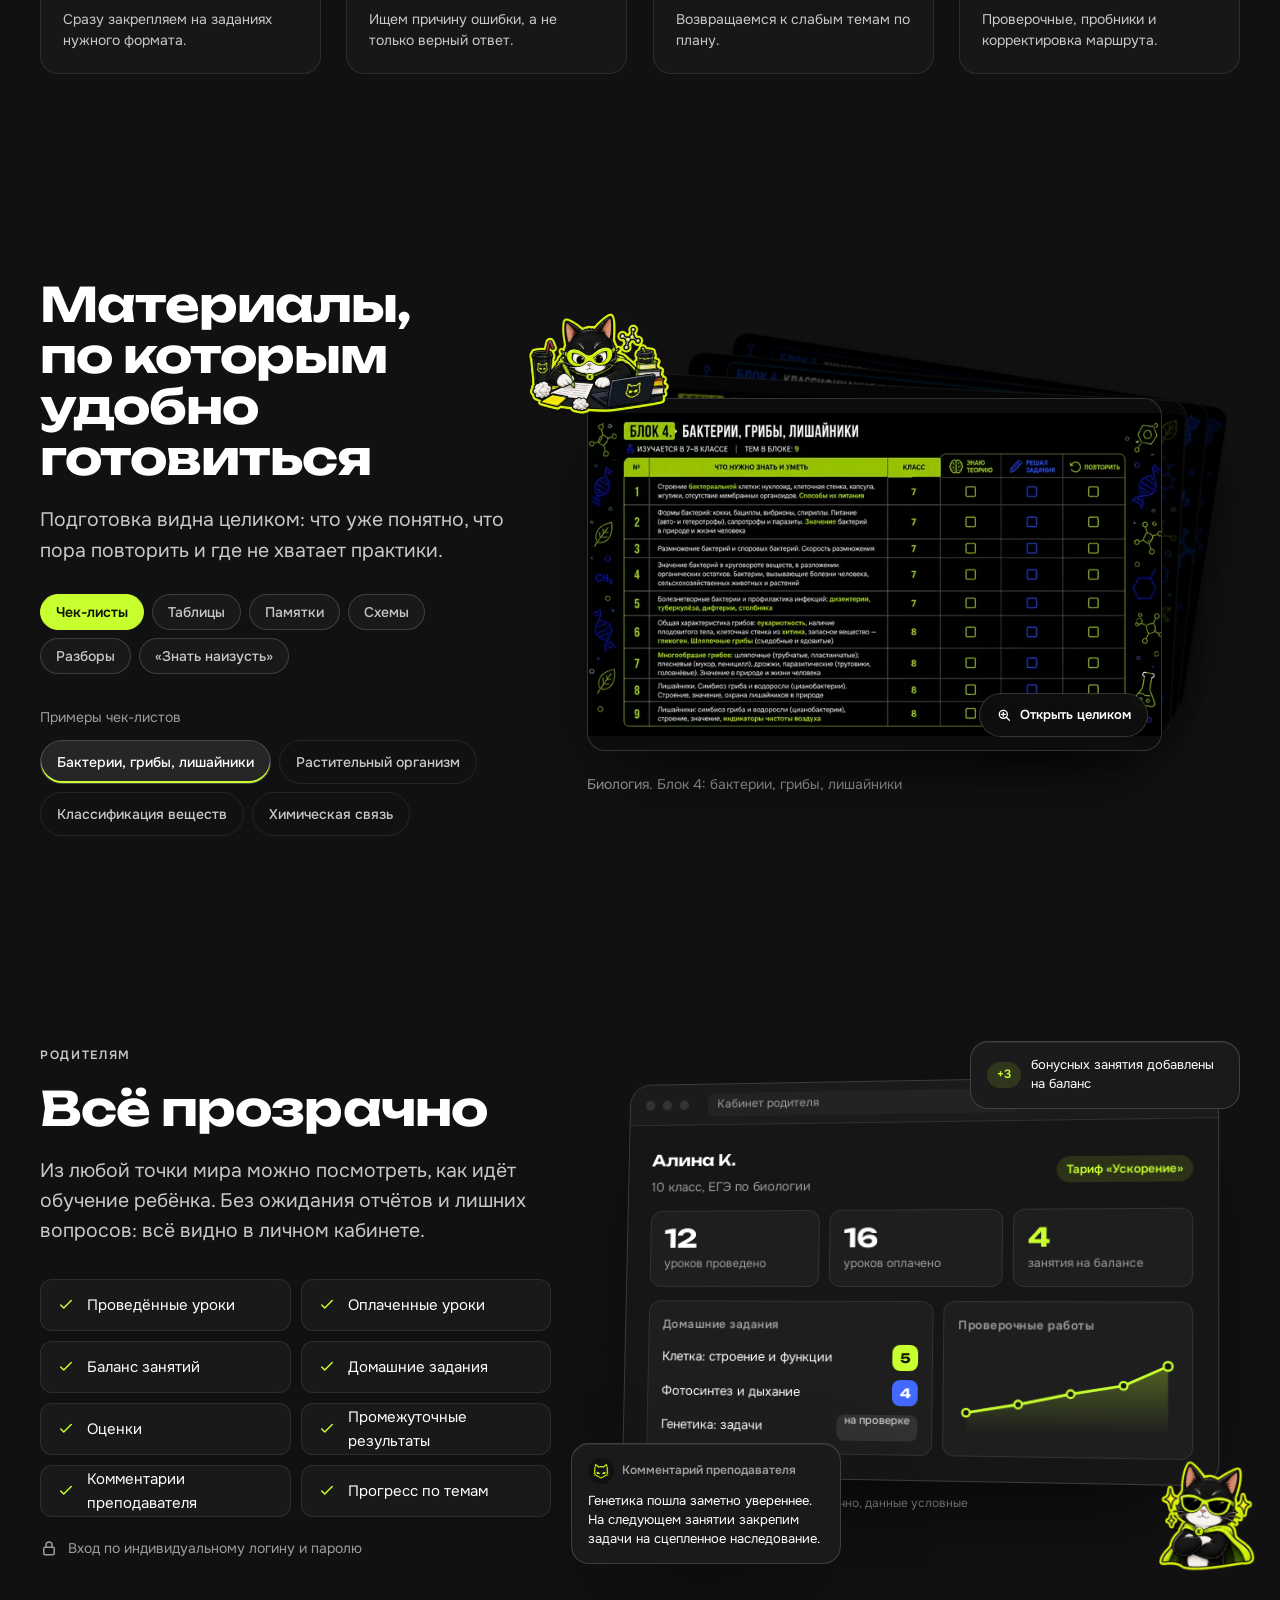
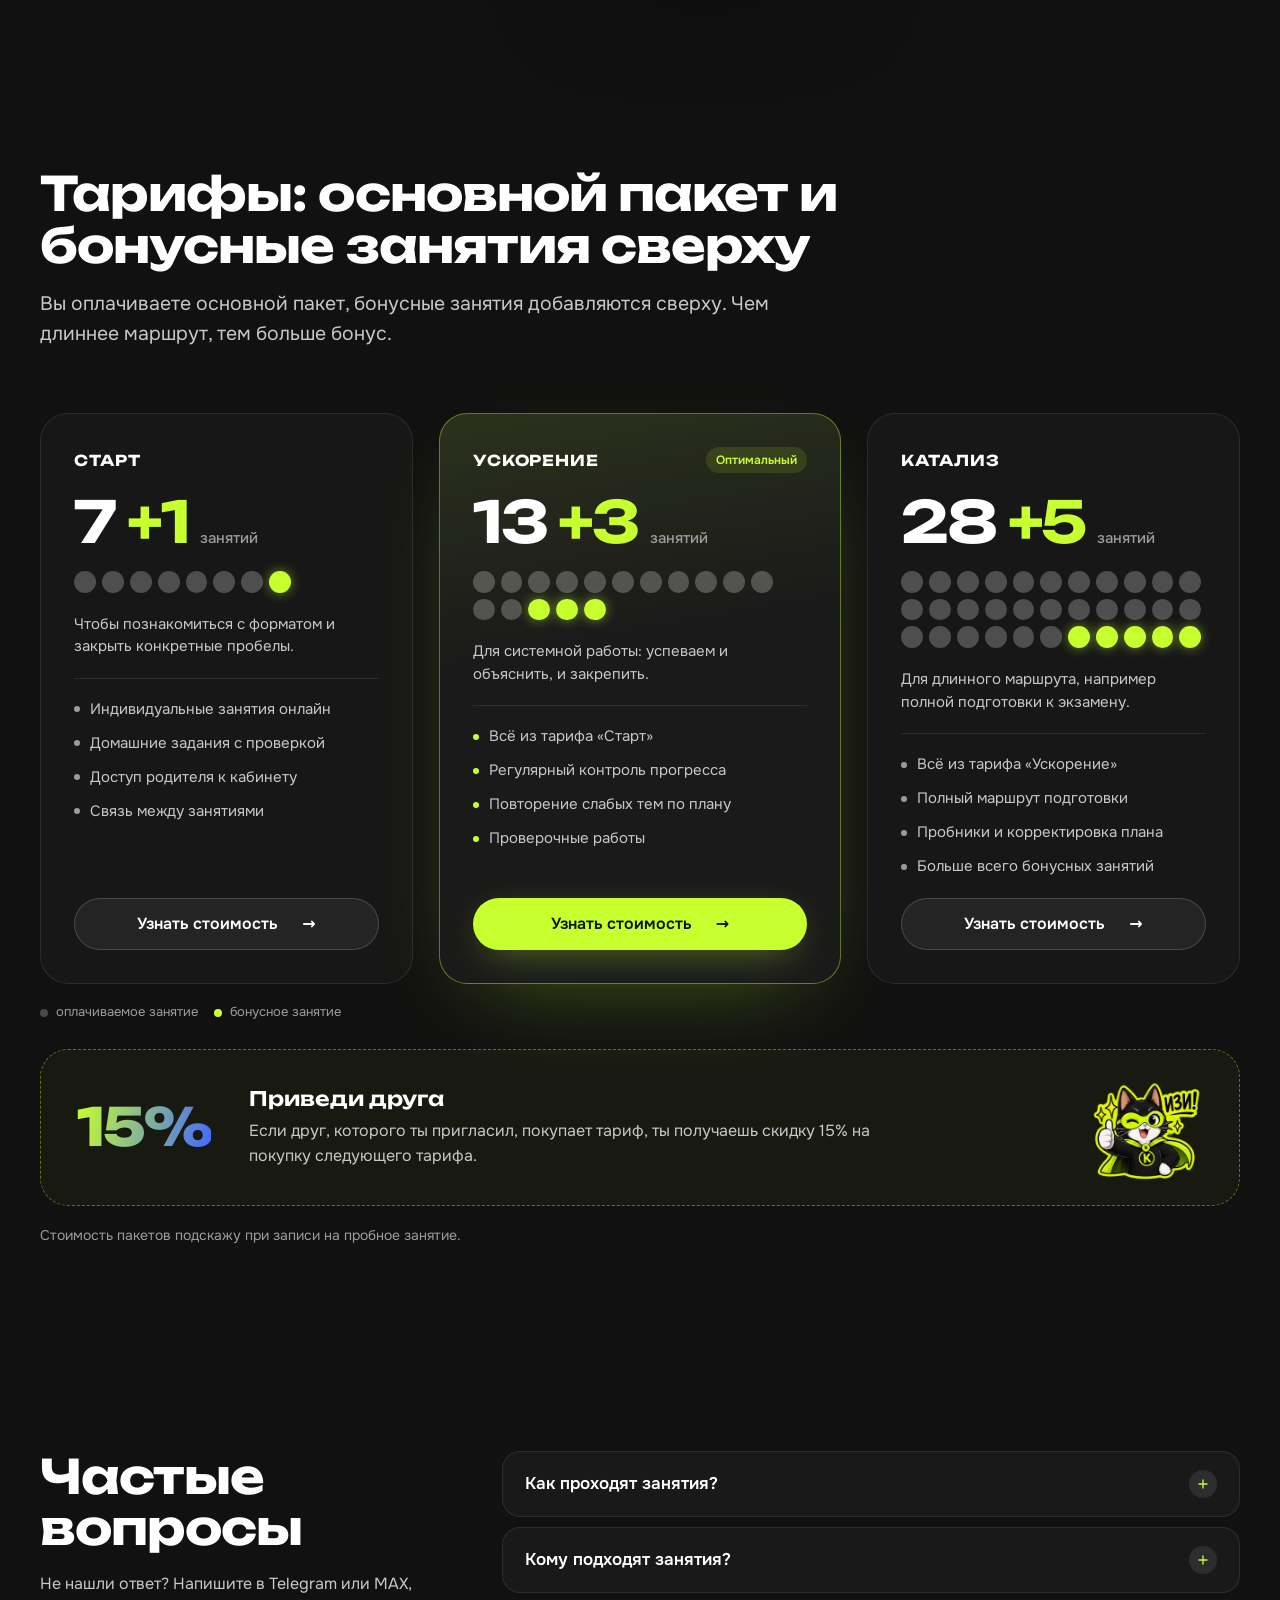
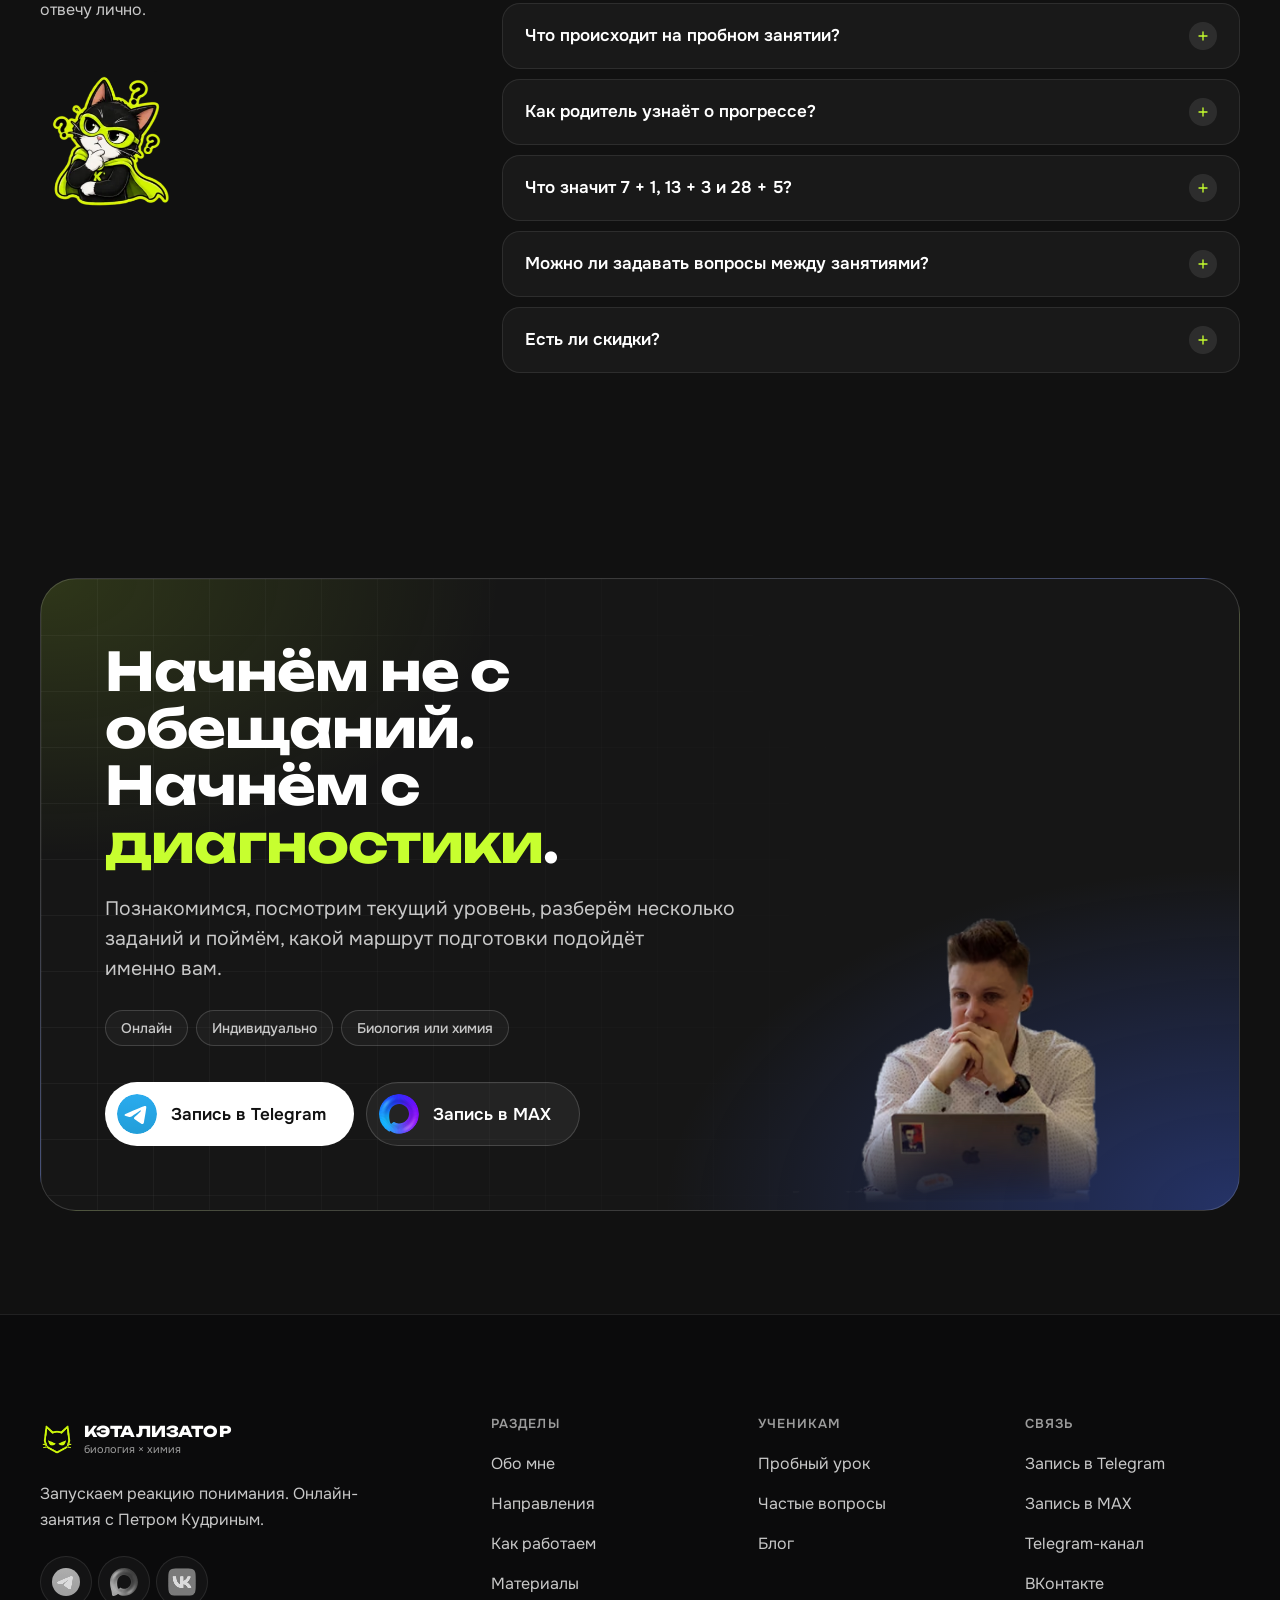
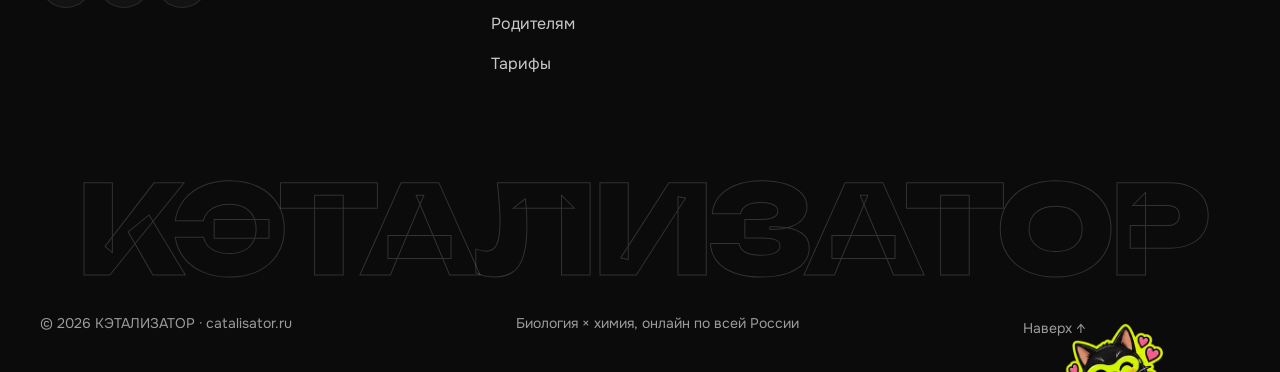
==== commit 27481718: "v3" ====
--- a/index.html
+++ b/index.html
@@ -1,7 +1,41 @@
 <!doctype html>
-<html lang="ru">
+<html lang="ru" class="no-js">
 <head>
   <meta charset="utf-8" />
+  <meta name="viewport" content="width=device-width, initial-scale=1, viewport-fit=cover" />
+  <script>document.documentElement.className='js';</script>
+  <title>Репетитор по биологии и химии онлайн, ОГЭ и ЕГЭ | КЭТАЛИЗАТОР</title>
+  <meta name="description" content="Онлайн-занятия по биологии и химии для 8-11 классов с Петром Кудриным: школьная программа, подготовка к ОГЭ и ЕГЭ. Диагностика, личный маршрут, кабинет для родителей." />
+  <meta name="robots" content="index, follow, max-image-preview:large" />
+  <link rel="canonical" href="https://catalisator.ru/" />
+  <meta name="theme-color" content="#111111" />
+  <meta name="color-scheme" content="dark" />
+  <meta name="author" content="Пётр Кудрин" />
+
+  <link rel="icon" href="/favicon.ico" sizes="any" />
+  <link rel="icon" href="/assets/favicon-32.png" type="image/png" sizes="32x32" />
+  <link rel="apple-touch-icon" href="/assets/apple-touch-icon.png" />
+  <link rel="manifest" href="/site.webmanifest" />
+
+  <meta property="og:type" content="website" />
+  <meta property="og:locale" content="ru_RU" />
+  <meta property="og:site_name" content="КЭТАЛИЗАТОР" />
+  <meta property="og:title" content="КЭТАЛИЗАТОР: биология и химия онлайн с Петром Кудриным" />
+  <meta property="og:description" content="Школьная программа, ОГЭ и ЕГЭ. Индивидуально, онлайн, с понятным маршрутом и прозрачным прогрессом для родителей." />
+  <meta property="og:url" content="https://catalisator.ru/" />
+  <meta property="og:image" content="https://catalisator.ru/assets/og-image.jpg" />
+  <meta property="og:image:width" content="1200" />
+  <meta property="og:image:height" content="630" />
+  <meta property="og:image:alt" content="КЭТАЛИЗАТОР. Запускаем реакцию понимания. Пётр Кудрин" />
+  <meta name="twitter:card" content="summary_large_image" />
+  <meta name="twitter:title" content="КЭТАЛИЗАТОР: биология и химия онлайн" />
+  <meta name="twitter:description" content="Школьная программа, ОГЭ и ЕГЭ с Петром Кудриным. Индивидуально и онлайн." />
+  <meta name="twitter:image" content="https://catalisator.ru/assets/og-image.jpg" />
+
+  <link rel="preload" href="/assets/fonts/unbounded-cyr.woff2" as="font" type="font/woff2" crossorigin />
+  <link rel="preload" href="/assets/fonts/onest-cyr.woff2" as="font" type="font/woff2" crossorigin />
+  <link rel="preload" as="image" type="image/avif" imagesrcset="/assets/peter-hero-600.avif 600w, /assets/peter-hero-1000.avif 1000w" imagesizes="(max-width: 1023px) 84vw, 500px" fetchpriority="high" />
+  <link rel="stylesheet" href="/styles.css" />
 
   <!-- Yandex.Metrika counter -->
   <script type="text/javascript">
@@ -22,412 +56,698 @@
     window.dataLayer = window.dataLayer || [];
     function gtag(){dataLayer.push(arguments);}
     gtag('js', new Date());
-
     gtag('config', 'G-RV0N1HMJJD');
   </script>
-
-  <meta name="viewport" content="width=device-width, initial-scale=1, viewport-fit=cover" />
-  <meta name="theme-color" content="#07090d" />
-  <meta name="description" content="КЭТАЛИЗАТОР — подготовка по биологии и химии с Петром Кудриным. ОГЭ, ЕГЭ и школьная программа." />
-  <title>КЭТАЛИЗАТОР — биология и химия с Петром Кудриным</title>
-  <link rel="icon" href="assets/brand-mark.png" type="image/png" />
-  <link rel="apple-touch-icon" href="assets/brand-mark.png" />
-
-  <!-- Как выглядит ссылка на сайт в Telegram / VK / WhatsApp -->
-  <meta property="og:type" content="website" />
-  <meta property="og:locale" content="ru_RU" />
-  <meta property="og:site_name" content="КЭТАЛИЗАТОР" />
-  <meta property="og:title" content="КЭТАЛИЗАТОР — биология и химия с Петром Кудриным" />
-  <meta property="og:description" content="Индивидуальная подготовка к ОГЭ и ЕГЭ по биологии и химии. Диагностика, личный план, родительский кабинет." />
-  <meta property="og:image" content="https://catalisator.ru/assets/peter-hero.png" />
-  <meta property="og:url" content="https://catalisator.ru/" />
-  <meta name="twitter:card" content="summary_large_image" />
-  <link rel="canonical" href="https://catalisator.ru/" />
-
-  <link rel="preload" as="image" href="assets/peter-hero.png" fetchpriority="high" />
-  <link rel="preconnect" href="https://fonts.googleapis.com">
-  <link rel="preconnect" href="https://fonts.gstatic.com" crossorigin>
-  <link href="https://fonts.googleapis.com/css2?family=Manrope:wght@400;500;600;700;800&family=Montserrat:wght@500;600;700;800;900&display=swap" rel="stylesheet">
-  <link rel="stylesheet" href="styles.css" />
 
   <script type="application/ld+json">
   {
     "@context": "https://schema.org",
-    "@type": "EducationalOrganization",
-    "name": "КЭТАЛИЗАТОР",
-    "description": "Индивидуальная подготовка по биологии и химии: ОГЭ, ЕГЭ и школьная программа.",
-    "url": "https://catalisator.ru/",
-    "image": "https://catalisator.ru/assets/peter-hero.png",
-    "sameAs": [
-      "https://t.me/catalisator_rep",
-      "https://vk.ru/catalizator_rep"
-    ],
-    "founder": {
-      "@type": "Person",
-      "name": "Пётр Кудрин",
-      "jobTitle": "Преподаватель биологии и химии"
-    }
+    "@graph": [
+      {
+        "@type": "WebSite",
+        "@id": "https://catalisator.ru/#website",
+        "url": "https://catalisator.ru/",
+        "name": "КЭТАЛИЗАТОР",
+        "inLanguage": "ru",
+        "publisher": { "@id": "https://catalisator.ru/#org" }
+      },
+      {
+        "@type": "EducationalOrganization",
+        "@id": "https://catalisator.ru/#org",
+        "name": "КЭТАЛИЗАТОР",
+        "alternateName": "Кэтализатор",
+        "url": "https://catalisator.ru/",
+        "logo": "https://catalisator.ru/assets/icon-512.png",
+        "image": "https://catalisator.ru/assets/og-image.jpg",
+        "slogan": "Запускаем реакцию понимания",
+        "description": "Онлайн-подготовка по биологии и химии для учеников 8-11 классов: школьная программа, ОГЭ и ЕГЭ.",
+        "founder": { "@id": "https://catalisator.ru/#peter" },
+        "areaServed": { "@type": "Country", "name": "Россия" },
+        "knowsLanguage": "ru",
+        "sameAs": [
+          "https://t.me/catalisator_rep",
+          "https://vk.ru/catalizator_rep"
+        ]
+      },
+      {
+        "@type": "Person",
+        "@id": "https://catalisator.ru/#peter",
+        "name": "Пётр Кудрин",
+        "jobTitle": "Преподаватель биологии и химии",
+        "image": "https://catalisator.ru/assets/peter-hero-1000.webp",
+        "worksFor": { "@id": "https://catalisator.ru/#org" },
+        "knowsAbout": ["Биология", "Химия", "Подготовка к ОГЭ", "Подготовка к ЕГЭ"],
+        "hasCredential": [
+          { "@type": "EducationalOccupationalCredential", "credentialCategory": "Педагогическое образование" },
+          { "@type": "EducationalOccupationalCredential", "credentialCategory": "Квалификация", "name": "Лаборант химико-бактериологического анализа" }
+        ]
+      },
+      {
+        "@type": "Service",
+        "@id": "https://catalisator.ru/#biology",
+        "name": "Онлайн-занятия по биологии: школьная программа, ОГЭ, ЕГЭ",
+        "serviceType": "Репетитор по биологии",
+        "provider": { "@id": "https://catalisator.ru/#org" },
+        "areaServed": { "@type": "Country", "name": "Россия" },
+        "audience": { "@type": "EducationalAudience", "educationalRole": "student", "audienceType": "Ученики 8-11 классов" },
+        "availableChannel": { "@type": "ServiceChannel", "name": "Онлайн, индивидуально" }
+      },
+      {
+        "@type": "Service",
+        "@id": "https://catalisator.ru/#chemistry",
+        "name": "Онлайн-занятия по химии: школьная программа, ОГЭ, ЕГЭ",
+        "serviceType": "Репетитор по химии",
+        "provider": { "@id": "https://catalisator.ru/#org" },
+        "areaServed": { "@type": "Country", "name": "Россия" },
+        "audience": { "@type": "EducationalAudience", "educationalRole": "student", "audienceType": "Ученики 8-11 классов" },
+        "availableChannel": { "@type": "ServiceChannel", "name": "Онлайн, индивидуально" }
+      },
+      {
+        "@type": "OfferCatalog",
+        "@id": "https://catalisator.ru/#tariffs",
+        "name": "Тарифы индивидуальных онлайн-занятий",
+        "itemListElement": [
+          { "@type": "Offer", "name": "Старт: 7 занятий + 1 бонусное", "itemOffered": [{ "@id": "https://catalisator.ru/#biology" }, { "@id": "https://catalisator.ru/#chemistry" }] },
+          { "@type": "Offer", "name": "Ускорение: 13 занятий + 3 бонусных", "itemOffered": [{ "@id": "https://catalisator.ru/#biology" }, { "@id": "https://catalisator.ru/#chemistry" }] },
+          { "@type": "Offer", "name": "Катализ: 28 занятий + 5 бонусных", "itemOffered": [{ "@id": "https://catalisator.ru/#biology" }, { "@id": "https://catalisator.ru/#chemistry" }] }
+        ]
+      },
+      {
+        "@type": "FAQPage",
+        "@id": "https://catalisator.ru/#faq",
+        "mainEntity": [
+          { "@type": "Question", "name": "Как проходят занятия?", "acceptedAnswer": { "@type": "Answer", "text": "Онлайн и индивидуально: только ученик и я. Объясняю тему, сразу закрепляем её на заданиях и разбираем ошибки. После занятия остаётся домашняя работа с проверкой." } },
+          { "@type": "Question", "name": "Кому подходят занятия?", "acceptedAnswer": { "@type": "Answer", "text": "Ученикам 8-11 классов, которым нужно подтянуть школьную программу по биологии или химии либо подготовиться к ОГЭ или ЕГЭ." } },
+          { "@type": "Question", "name": "Что происходит на пробном занятии?", "acceptedAnswer": { "@type": "Answer", "text": "Это диагностика. Знакомимся, смотрим текущий уровень и решаем несколько заданий. Я смотрю не только на правильные ответы, но и на то, как ученик рассуждает. После этого предлагаю маршрут подготовки." } },
+          { "@type": "Question", "name": "Как родитель узнаёт о прогрессе?", "acceptedAnswer": { "@type": "Answer", "text": "В личном кабинете видны проведённые и оплаченные уроки, баланс, домашние задания, оценки, промежуточные результаты и мои комментарии. Вход по индивидуальному логину и паролю." } },
+          { "@type": "Question", "name": "Что значит 7 + 1, 13 + 3 и 28 + 5?", "acceptedAnswer": { "@type": "Answer", "text": "Первое число это оплачиваемые занятия пакета, второе это бонусные занятия сверху. Например, в тарифе «Ускорение» вы оплачиваете 13 занятий и получаете 16." } },
+          { "@type": "Question", "name": "Можно ли задавать вопросы между занятиями?", "acceptedAnswer": { "@type": "Answer", "text": "Да. Если вопрос появился во время домашней работы, его не нужно откладывать до следующего урока." } },
+          { "@type": "Question", "name": "Есть ли скидки?", "acceptedAnswer": { "@type": "Answer", "text": "Есть реферальная система: если приведённый вами друг покупает тариф, вы получаете скидку 15% на покупку следующего тарифа." } }
+        ]
+      }
+    ]
   }
   </script>
-
 </head>
 <body>
   <noscript><div><img src="https://mc.yandex.ru/watch/112295779" style="position:absolute; left:-9999px;" alt="" /></div></noscript>
-  <div class="page-noise" aria-hidden="true"></div>
-  <div class="cursor-glow" aria-hidden="true"></div>
-
-  <header class="site-header" id="top">
-    <div class="nav-shell">
-      <a class="brand" href="#top" aria-label="КЭТАЛИЗАТОР — на главную">
-        <picture><source type="image/webp" srcset="assets/brand-mark.webp"><img class="brand-mark" src="assets/brand-mark.png" alt="" aria-hidden="true" width="241" height="234" decoding="async" /></picture>
-        <span class="brand-copy">
-          <strong>КЭТАЛИЗАТОР</strong>
-          <small>биология × химия</small>
-        </span>
+  <a class="skip-link" href="#main">Перейти к содержанию</a>
+  <div class="grain" aria-hidden="true"></div>
+  <div id="scroll-sentinel" aria-hidden="true" style="position:absolute;top:0;left:0;height:40px;width:1px"></div>
+
+  <header class="site-header">
+    <div class="header-bar">
+      <a class="brand" href="#top" aria-label="КЭТАЛИЗАТОР, на главную">
+        <img src="/assets/brand-mark.webp" alt="" width="241" height="234" />
+        <span class="brand-name"><strong>КЭТАЛИЗАТОР</strong><small>биология × химия</small></span>
       </a>
-
-      <nav class="desktop-nav" aria-label="Основная навигация">
+      <nav class="nav" aria-label="Основная навигация">
+        <span class="nav-indicator" aria-hidden="true"></span>
         <a href="#about">Обо мне</a>
         <a href="#formats">Направления</a>
         <a href="#method">Как работаем</a>
         <a href="#materials">Материалы</a>
         <a href="#parents">Родителям</a>
         <a href="#tariffs">Тарифы</a>
-        <a href="blog/">Блог</a>
       </nav>
-
       <div class="header-actions">
-        <div class="social-actions" aria-label="Социальные сети">
-          <a class="social-button" data-social="max" href="https://max.ru/u/f9LHodD0cOKz8u-ONa0H9h4THAJk7FckAPWvpkYEHCgTTvvI0jmM8DdzvXI" aria-label="MAX" title="MAX" target="_blank" rel="noopener noreferrer"><img src="assets/max.svg" alt="" aria-hidden="true" width="24" height="24" decoding="async"></a>
-          <a class="social-button" data-social="telegram" href="https://t.me/catalisator_rep" aria-label="Telegram" title="Telegram" target="_blank" rel="noopener noreferrer"><img src="assets/telegram.svg" alt="" aria-hidden="true" width="24" height="24" decoding="async"></a>
-          <a class="social-button" data-social="vk" href="https://vk.ru/catalizator_rep" aria-label="ВКонтакте" title="ВКонтакте" target="_blank" rel="noopener noreferrer"><img src="assets/vk.svg" alt="" aria-hidden="true" width="24" height="24" decoding="async"></a>
-          <a class="social-button" data-social="youtube" href="#" aria-label="YouTube" title="YouTube"><img src="assets/youtube.svg" alt="" aria-hidden="true" width="24" height="24" decoding="async"></a>
-        </div>
-        <a class="nav-cta" href="#trial">Пробный урок <span>↗</span></a>
-      </div>
-      <button class="menu-button" aria-label="Открыть меню" aria-expanded="false">
-        <span></span><span></span>
-      </button>
-    </div>
-
-    <div class="mobile-menu" aria-hidden="true">
-      <a href="#about">Обо мне</a>
-      <a href="#formats">Направления</a>
-      <a href="#method">Как работаем</a>
-      <a href="#materials">Материалы</a>
-      <a href="#parents">Родителям</a>
-      <a href="#tariffs">Тарифы</a>
-      <a href="blog/">Блог</a>
-      <div class="mobile-socials">
-        <a class="social-button" data-social="max" href="https://max.ru/u/f9LHodD0cOKz8u-ONa0H9h4THAJk7FckAPWvpkYEHCgTTvvI0jmM8DdzvXI" aria-label="MAX" target="_blank" rel="noopener noreferrer"><img src="assets/max.svg" alt="" aria-hidden="true" width="24" height="24" decoding="async"></a>
-        <a class="social-button" data-social="telegram" href="https://t.me/catalisator_rep" aria-label="Telegram" target="_blank" rel="noopener noreferrer"><img src="assets/telegram.svg" alt="" aria-hidden="true" width="24" height="24" decoding="async"></a>
-        <a class="social-button" data-social="vk" href="https://vk.ru/catalizator_rep" aria-label="ВКонтакте" target="_blank" rel="noopener noreferrer"><img src="assets/vk.svg" alt="" aria-hidden="true" width="24" height="24" decoding="async"></a>
-        <a class="social-button" data-social="youtube" href="#" aria-label="YouTube"><img src="assets/youtube.svg" alt="" aria-hidden="true" width="24" height="24" decoding="async"></a>
-      </div>
-      <a class="mobile-cta" href="#trial">Записаться на пробный урок</a>
+        <div class="socials">
+          <a class="social" data-social="max" href="https://max.ru/u/f9LHodD0cOKz8u-ONa0H9h4THAJk7FckAPWvpkYEHCgTTvvI0jmM8DdzvXI" target="_blank" rel="noopener noreferrer" aria-label="MAX"><img src="/assets/max.svg" alt="" width="22" height="22" /></a>
+          <a class="social" data-social="telegram" href="https://t.me/catalisator_rep" target="_blank" rel="noopener noreferrer" aria-label="Telegram-канал"><img src="/assets/telegram.svg" alt="" width="22" height="22" /></a>
+          <a class="social" data-social="vk" href="https://vk.ru/catalizator_rep" target="_blank" rel="noopener noreferrer" aria-label="ВКонтакте"><img src="/assets/vk.svg" alt="" width="22" height="22" /></a>
+          <a class="social" data-social="youtube" href="#" target="_blank" rel="noopener noreferrer" aria-label="YouTube" hidden><img src="/assets/youtube.svg" alt="" width="22" height="22" /></a>
+        </div>
+        <a class="btn btn-primary btn-sm magnetic" href="#trial">Пробный урок <span class="arrow" aria-hidden="true">→</span></a>
+        <button class="menu-btn" type="button" aria-expanded="false" aria-controls="menu" aria-label="Открыть меню"><span></span><span></span></button>
+      </div>
     </div>
   </header>
 
-  <main>
-    <section class="hero section-shell">
-      <div class="hero-grid">
-        <div class="hero-copy reveal">
-          <div class="eyebrow"><span class="pulse-dot"></span> Индивидуальная подготовка онлайн</div>
-          <h1 aria-label="Запускаем реакцию понимания">Запускаем <br><span class="lime">реакцию</span> <span class="outline outline-clean">понимания</span></h1>
-          <p class="hero-lead">Биология и химия без зубрёжки и хаоса. Разбираемся в логике предмета, строим понятный маршрут и идём к результату вместе.</p>
-          <div class="hero-actions">
-            <a class="button button-primary" href="#trial">Начать с диагностики <span>→</span></a>
-            <a class="button button-ghost" href="#about">Познакомиться со мной</a>
-          </div>
-          <div class="hero-meta">
-            <div><strong>3 года</strong><span>Физтех-лицей<br>им. П. Л. Капицы</span></div>
-            <div><strong>3 года</strong><span>частной<br>практики</span></div>
-            <div><strong>24/7</strong><span>прогресс<br>для родителей</span></div>
-          </div>
-        </div>
-
-        <div class="hero-visual reveal" data-delay="120">
-          <div class="orb orb-blue"></div>
-          <div class="orb orb-lime"></div>
-          <div class="hero-card glass-card">
-            <div class="hero-status"><span></span> Пётр Кудрин</div>
-            <picture><source type="image/webp" srcset="assets/peter-hero.webp"><img class="peter hero-peter" src="assets/peter-hero.png" alt="Пётр Кудрин" width="1365" height="2048" decoding="async" fetchpriority="high" /></picture>
-          </div>
-          <picture><source type="image/webp" srcset="assets/ket-superhero.webp"><img class="sticker hero-sticker float" src="assets/ket-superhero.png" alt="Кэтализатор — супергерой" width="512" height="512" decoding="async" /></picture>
-          <div class="formula f1">C<sub>6</sub>H<sub>12</sub>O<sub>6</sub></div>
-          <div class="formula f2">DNA</div>
-          <div class="formula f3">H<sub>2</sub>O</div>
-        </div>
-      </div>
-      <div class="scroll-cue"><span>Листай</span><i></i></div>
-    </section>
-
-    <section class="ticker" aria-label="Направления">
-      <div class="ticker-track">
-        <span>БИОЛОГИЯ</span><i>✦</i><span>ХИМИЯ</span><i>✦</i><span>ОГЭ</span><i>✦</i><span>ЕГЭ</span><i>✦</i><span>ШКОЛЬНАЯ ПРОГРАММА</span><i>✦</i>
-        <span>БИОЛОГИЯ</span><i>✦</i><span>ХИМИЯ</span><i>✦</i><span>ОГЭ</span><i>✦</i><span>ЕГЭ</span><i>✦</i><span>ШКОЛЬНАЯ ПРОГРАММА</span><i>✦</i>
-      </div>
-    </section>
-
-    <section class="section section-shell" id="about">
-      <div class="section-head reveal">
+  <div class="sheet" id="menu" aria-hidden="true">
+    <div class="sheet-backdrop" data-close></div>
+    <div class="sheet-panel" role="dialog" aria-modal="true" aria-label="Меню">
+      <div class="sheet-head">
+        <a class="brand" href="#top" aria-label="КЭТАЛИЗАТОР, на главную">
+          <img src="/assets/brand-mark.webp" alt="" width="241" height="234" loading="lazy" />
+          <span class="brand-name"><strong>КЭТАЛИЗАТОР</strong></span>
+        </a>
+        <button class="sheet-close" type="button" data-close aria-label="Закрыть меню">×</button>
+      </div>
+      <nav class="sheet-nav" aria-label="Меню разделов">
+        <a href="#about">Обо мне</a>
+        <a href="#formats">Направления</a>
+        <a href="#method">Как работаем</a>
+        <a href="#materials">Материалы</a>
+        <a href="#parents">Родителям</a>
+        <a href="#tariffs">Тарифы</a>
+        <a href="#faq">Вопросы</a>
+      </nav>
+      <div class="sheet-foot">
+        <a class="btn btn-primary btn-lg" href="#trial">Пробный урок <span class="arrow" aria-hidden="true">→</span></a>
+        <div class="socials">
+          <a class="social" data-social="max" href="https://max.ru/u/f9LHodD0cOKz8u-ONa0H9h4THAJk7FckAPWvpkYEHCgTTvvI0jmM8DdzvXI" target="_blank" rel="noopener noreferrer" aria-label="MAX"><img src="/assets/max.svg" alt="" width="22" height="22" loading="lazy" /></a>
+          <a class="social" data-social="telegram" href="https://t.me/catalisator_rep" target="_blank" rel="noopener noreferrer" aria-label="Telegram-канал"><img src="/assets/telegram.svg" alt="" width="22" height="22" loading="lazy" /></a>
+          <a class="social" data-social="vk" href="https://vk.ru/catalizator_rep" target="_blank" rel="noopener noreferrer" aria-label="ВКонтакте"><img src="/assets/vk.svg" alt="" width="22" height="22" loading="lazy" /></a>
+          <a class="social" data-social="youtube" href="#" target="_blank" rel="noopener noreferrer" aria-label="YouTube" hidden><img src="/assets/youtube.svg" alt="" width="22" height="22" loading="lazy" /></a>
+        </div>
+      </div>
+    </div>
+  </div>
+
+  <main id="main">
+    <!-- HERO -->
+    <section class="hero" id="top" data-nav="" aria-labelledby="hero-title">
+      <div class="hero-bg" aria-hidden="true"></div>
+      <div class="container hero-grid">
+        <div class="hero-copy">
+          <p class="eyebrow">Биология и химия онлайн <b>·</b> 8-11 класс, ОГЭ и ЕГЭ</p>
+          <h1 class="h1" id="hero-title">
+            <span class="line"><span style="--l:0">Запускаем</span></span>
+            <span class="line"><span class="lime" style="--l:1">реакцию</span></span>
+            <span class="line line-outline"><span class="sr-only">понимания</span><svg class="h-outline" viewBox="40 -604 7334 636" aria-hidden="true" focusable="false"><path pathLength="1" style="--i:0" d="M729.5977783203125 -571.3997802734375V0.0H525.2008056640625V-419.201904296875H260.7974853515625V0.0H56.4005126953125V-571.3997802734375Z"/><path pathLength="1" style="--i:1" d="M1181.7047119140625 16.39990234375Q1072.19970703125 16.39990234375 989.89990234375 -21.40008544921875Q907.60009765625 -59.2000732421875 861.7001953125 -127.49262237548828Q815.80029296875 -195.78517150878906 815.80029296875 -285.48284912109375Q815.80029296875 -376.1998291015625 861.7001953125 -444.19976806640625Q907.60009765625 -512.19970703125 989.99462890625 -549.9996948242188Q1072.38916015625 -587.7996826171875 1181.8941650390625 -587.7996826171875Q1291.399169921875 -587.7996826171875 1373.698974609375 -549.9996948242188Q1455.998779296875 -512.19970703125 1501.898681640625 -444.28395080566406Q1547.798583984375 -376.3681945800781 1547.798583984375 -285.47344970703125Q1547.798583984375 -195.5999755859375 1501.898681640625 -127.4000244140625Q1455.998779296875 -59.2000732421875 1373.604248046875 -21.40008544921875Q1291.209716796875 16.39990234375 1181.7047119140625 16.39990234375ZM1181.91845703125 -135.3980712890625Q1232.2000732421875 -135.3980712890625 1267.7005615234375 -153.3983154296875Q1303.2010498046875 -171.3985595703125 1322.3013305664062 -205.13365173339844Q1341.401611328125 -238.86874389648438 1341.401611328125 -285.39990234375Q1341.401611328125 -332.8004150390625 1322.3013305664062 -366.40081787109375Q1303.2010498046875 -400.001220703125 1267.7005615234375 -418.00146484375Q1232.2000732421875 -436.001708984375 1181.91845703125 -436.001708984375Q1132.3988037109375 -436.001708984375 1096.3983154296875 -418.00146484375Q1060.3978271484375 -400.001220703125 1041.2975463867188 -366.40081787109375Q1022.197265625 -332.8004150390625 1022.197265625 -285.69989013671875Q1022.197265625 -238.599365234375 1041.2975463867188 -204.99896240234375Q1060.3978271484375 -171.3985595703125 1096.3983154296875 -153.3983154296875Q1132.3988037109375 -135.3980712890625 1181.91845703125 -135.3980712890625Z"/><path pathLength="1" style="--i:2" d="M1634.4005126953125 -571.3997802734375H1838.3974609375V-368.19873046875H2107.600830078125V-571.3997802734375H2311.59765625V0.0H2107.600830078125V-216.0008544921875H1838.3974609375V0.0H1634.4005126953125Z"/><path pathLength="1" style="--i:3" d="M2424.400390625 0.0V-571.3997802734375H2625.59765625V-189.53712463378906L2881.201171875 -571.3997802734375H3143.3974609375V0.0H2942.200439453125V-393.2581481933594L2678.996826171875 0.0Z"/><path pathLength="1" style="--i:4" d="M3256.400390625 0.0V-571.3997802734375H3563.39599609375L3711.237548828125 -185.27011108398438L3857.401123046875 -571.3997802734375H4164.396484375V0.0H3972.79931640625V-412.7297668457031L3803.59716796875 0.0H3617.19970703125L3447.99755859375 -411.0594787597656V0.0Z"/><path pathLength="1" style="--i:5" d="M4792.80078125 0.0 4778.177734375 -114.86560821533203Q4738.71923828125 -55.4571418762207 4680.5 -21.2000732421875Q4616.60009765625 16.39990234375 4535.80029296875 16.39990234375Q4452.2001953125 16.39990234375 4388.50048828125 -21.40008544921875Q4324.80029296875 -59.2000732421875 4289.10009765625 -127.4000244140625Q4253.400390625 -195.5999755859375 4253.400390625 -285.39990234375Q4253.400390625 -376.1998291015625 4289.10009765625 -444.19976806640625Q4324.80029296875 -512.19970703125 4388.50048828125 -549.9996948242188Q4452.2001953125 -587.7996826171875 4535.80029296875 -587.7996826171875Q4616.60009765625 -587.7996826171875 4680.5 -550.4996948242188Q4738.5927734375 -516.5897827148438 4778.41943359375 -457.5549011230469L4792.80078125 -571.3997802734375H5004.7978515625L4968.7978515625 -285.9998779296875L5004.7978515625 0.0ZM4459.79736328125 -285.39990234375Q4459.79736328125 -242.79931640625 4477.29736328125 -210.098876953125Q4494.7978515625 -177.3984375 4525.89794921875 -158.59820556640625Q4556.99853515625 -139.7979736328125 4597.39892578125 -139.7979736328125Q4638.7998046875 -139.7979736328125 4675.800048828125 -158.59820556640625Q4712.80029296875 -177.3984375 4741.1005859375 -210.098876953125Q4769.40087890625 -242.79931640625 4783.201171875 -285.39990234375Q4769.40087890625 -328.00048828125 4741.1005859375 -361.00091552734375Q4712.80029296875 -394.0013427734375 4675.800048828125 -412.80157470703125Q4638.7998046875 -431.601806640625 4597.39892578125 -431.601806640625Q4556.99853515625 -431.601806640625 4525.89794921875 -412.80157470703125Q4494.7978515625 -394.0013427734375 4477.29736328125 -361.00091552734375Q4459.79736328125 -328.00048828125 4459.79736328125 -285.39990234375Z"/><path pathLength="1" style="--i:6" d="M5103.400390625 -571.3997802734375H5307.3974609375V-368.19873046875H5576.6005859375V-571.3997802734375H5780.59765625V0.0H5576.6005859375V-216.0008544921875H5307.3974609375V0.0H5103.400390625Z"/><path pathLength="1" style="--i:7" d="M5893.400390625 0.0V-571.3997802734375H6094.59765625V-189.53744506835938L6350.201171875 -571.3997802734375H6612.3974609375V0.0H6411.2001953125V-393.2577209472656L6147.9970703125 0.0Z"/><path pathLength="1" style="--i:8" d="M7153.6005859375 -185.8009033203125H7050.421875L6921.59716796875 0.0H6692.00048828125L6841.5927734375 -205.13253784179688Q6828.50537109375 -209.27359008789062 6816.33837890625 -214.70074462890625Q6765.0 -237.6007080078125 6736.300048828125 -280.1269226074219Q6707.60009765625 -322.65313720703125 6707.60009765625 -379.0003662109375Q6707.60009765625 -436.8001708984375 6736.300048828125 -479.800048828125Q6765.0 -522.7999267578125 6816.33837890625 -547.099853515625Q6867.6767578125 -571.3997802734375 6935.3994140625 -571.3997802734375H7357.99755859375V0.0H7153.6005859375V-185.8009033203125ZM7153.6005859375 -312.7994384765625V-438.8013916015625H6987.3984375Q6952.81494140625 -438.8013916015625 6933.406005859375 -422.401123046875Q6913.9970703125 -406.0008544921875 6913.9970703125 -376.50042724609375Q6913.9970703125 -347.0 6933.406005859375 -329.89971923828125Q6952.81494140625 -312.7994384765625 6987.3984375 -312.7994384765625H7153.6005859375Z"/></svg></span>
+          </h1>
+          <p class="lead">Биология и химия без зубрёжки и хаоса. Разбираемся в логике предмета, строим понятный маршрут и идём к результату вместе.</p>
+          <div class="hero-cta">
+            <a class="btn btn-primary btn-lg magnetic" href="#trial">Начать с диагностики <span class="arrow" aria-hidden="true">→</span></a>
+            <a class="btn btn-ghost btn-lg" href="#about">Познакомиться со мной</a>
+          </div>
+        </div>
+
+        <div class="hero-visual">
+          <div class="reactor depth" data-depth="10" aria-hidden="true">
+            <svg viewBox="0 0 640 640" focusable="false">
+              <circle class="orbit" cx="320" cy="320" r="300" />
+              <circle class="orbit" cx="320" cy="320" r="160" />
+              <g class="spin">
+                <circle class="orbit-lime" cx="320" cy="320" r="232" />
+                <line class="bond" x1="320" y1="88" x2="364" y2="50" />
+                <circle class="node node-l" cx="320" cy="88" r="9" />
+                <circle class="node node-b" cx="364" cy="50" r="6" />
+                <circle class="node node-b" cx="552" cy="320" r="7" />
+                <line class="bond" x1="104" y1="410" x2="70" y2="450" />
+                <circle class="node node-l" cx="104" cy="410" r="6" />
+                <circle class="node node-l" cx="70" cy="450" r="4" />
+              </g>
+              <g class="spin-rev">
+                <circle class="node node-b" cx="620" cy="320" r="5" />
+                <circle class="node node-l" cx="108" cy="108" r="5" />
+                <circle class="node node-b" cx="320" cy="620" r="6" />
+              </g>
+            </svg>
+          </div>
+          <span class="formula f1 depth" data-depth="18" aria-hidden="true">C<sub>6</sub>H<sub>12</sub>O<sub>6</sub></span>
+          <span class="formula f2 depth" data-depth="26" aria-hidden="true">2H<sub>2</sub> + O<sub>2</sub> → 2H<sub>2</sub>O</span>
+          <span class="formula f3 depth" data-depth="14" aria-hidden="true">ДНК → белок</span>
+          <picture class="hero-photo">
+            <source type="image/avif" srcset="/assets/peter-hero-600.avif 600w, /assets/peter-hero-1000.avif 1000w" sizes="(max-width: 1023px) 84vw, 500px" />
+            <img src="/assets/peter-hero-1000.webp" srcset="/assets/peter-hero-600.webp 600w, /assets/peter-hero-1000.webp 1000w" sizes="(max-width: 1023px) 84vw, 500px" width="1000" height="1500" alt="Пётр Кудрин, преподаватель биологии и химии" fetchpriority="high" decoding="async" />
+          </picture>
+          <p class="hero-name"><strong>Пётр Кудрин</strong><span>преподаватель биологии и химии</span></p>
+          <div class="hero-cat depth" data-depth="30" aria-hidden="true">
+            <img src="/assets/ket-superhero-256.webp" srcset="/assets/ket-superhero-256.webp 256w, /assets/ket-superhero-512.webp 512w" sizes="190px" width="256" height="256" alt="" decoding="async" />
+          </div>
+        </div>
+      </div>
+    </section>
+
+    <!-- PROOF -->
+    <section class="proof" data-nav="" aria-label="Коротко о преподавателе">
+      <div class="container">
+        <ul>
+          <li><strong><span data-count="3">3</span> года</strong><span>педагогом доп. образования в Физтех-лицее им. П. Л. Капицы</span></li>
+          <li><strong>Около <span data-count="3">3</span> лет</strong><span>частной практики с учениками 8-11 классов</span></li>
+          <li><strong>1 на 1</strong><span>только индивидуальные занятия, онлайн из любого города</span></li>
+          <li><strong>24/7</strong><span>доступ родителя к кабинету с прогрессом ребёнка</span></li>
+        </ul>
+      </div>
+    </section>
+
+    <!-- ОБО МНЕ -->
+    <section class="section" id="about" data-nav="about" aria-labelledby="about-title">
+      <div class="container about-grid">
+        <div class="about-media" data-reveal="scale">
+          <div class="about-frame">
+            <picture class="parallax" style="--pf:18px">
+              <source type="image/avif" srcset="/assets/peter-lab-534.avif" />
+              <img src="/assets/peter-lab-534.webp" width="534" height="808" alt="Пётр Кудрин в лабораторном халате проводит опыт с пробиркой" loading="lazy" decoding="async" />
+            </picture>
+          </div>
+          <p class="about-cap">На лабораторном практикуме</p>
+        </div>
+        <div class="about-copy">
+          <p class="eyebrow">Обо мне</p>
+          <h2 class="h2" id="about-title" data-split>Пётр Кудрин, преподаватель биологии и химии</h2>
+          <p class="lead" data-reveal>Я готовлю школьников 8-11 классов к ОГЭ и ЕГЭ и помогаю со школьной программой. Занимаюсь только индивидуально и онлайн.</p>
+          <p class="body" data-reveal>Моя задача не просто пройти программу. Я хочу, чтобы ученик понимал логику предмета и мог решать задачи сам. Поэтому сначала выясняю, где именно возникают трудности, и строю план под них.</p>
+          <p class="body" data-reveal>Между занятиями я на связи: если вопрос возник во время домашней работы, его не нужно откладывать до следующего урока.</p>
+          <ul class="creds">
+            <li class="cred" data-reveal>
+              <span class="cred-ico" aria-hidden="true"><svg viewBox="0 0 24 24"><path d="M3 10l9-5 9 5-9 5-9-5z"/><path d="M7 12v4c0 1.5 2.2 3 5 3s5-1.5 5-3v-4"/></svg></span>
+              <div><h3>Физтех-лицей им. П. Л. Капицы</h3><p>3 года педагогом дополнительного образования: научные занятия и практикумы со школьниками.</p></div>
+            </li>
+            <li class="cred" data-reveal>
+              <span class="cred-ico" aria-hidden="true"><svg viewBox="0 0 24 24"><path d="M4 19V6a2 2 0 0 1 2-2h12v15H6a2 2 0 0 0-2 2z"/><path d="M8 8h6"/></svg></span>
+              <div><h3>Педагогическое образование</h3><p>Понимаю не только предмет, но и то, как устроено обучение.</p></div>
+            </li>
+            <li class="cred" data-reveal>
+              <span class="cred-ico" aria-hidden="true"><svg viewBox="0 0 24 24"><path d="M9 3h6"/><path d="M10 3v6L5 18a2 2 0 0 0 1.8 3h10.4a2 2 0 0 0 1.8-3l-5-9V3"/><path d="M7.5 14h9"/></svg></span>
+              <div><h3>Лаборант химико-бактериологического анализа</h3><p>Квалификация с реальной лабораторной практикой, а не только теорией из учебника.</p></div>
+            </li>
+            <li class="cred" data-reveal>
+              <span class="cred-ico" aria-hidden="true"><svg viewBox="0 0 24 24"><circle cx="12" cy="8" r="4"/><path d="M4 21c0-4 3.6-7 8-7s8 3 8 7"/></svg></span>
+              <div><h3>Около 3 лет частной практики</h3><p>Индивидуальная подготовка к ОГЭ, ЕГЭ и по школьной программе.</p></div>
+            </li>
+            <li class="cred" data-reveal>
+              <span class="cred-ico" aria-hidden="true"><svg viewBox="0 0 24 24"><path d="M12 21s-7-4.5-7-10a4 4 0 0 1 7-2.6A4 4 0 0 1 19 11c0 5.5-7 10-7 10z"/></svg></span>
+              <div><h3>Учусь по специальности «Педиатрия»</h3><p>Биология для меня рабочий инструмент, а не только школьный предмет.</p></div>
+            </li>
+          </ul>
+        </div>
+      </div>
+    </section>
+
+    <!-- НАПРАВЛЕНИЯ -->
+    <section class="section" id="formats" data-nav="formats" aria-labelledby="formats-title">
+      <div class="container">
+        <div class="section-head">
+          <h2 class="h2" id="formats-title" data-split>Биология и химия: школьная программа, ОГЭ и ЕГЭ</h2>
+          <p class="lead" data-reveal>Два предмета, одна система подготовки. План строится от стартового уровня и цели конкретного ученика.</p>
+        </div>
+        <div class="worlds">
+          <article class="world bio spot" data-reveal>
+            <div class="world-top"><span class="world-tag">Биология</span><span class="world-sym" aria-hidden="true">ДНК</span></div>
+            <img class="world-cat" src="/assets/ket-biologist-256.webp" srcset="/assets/ket-biologist-256.webp 256w, /assets/ket-biologist-512.webp 512w" sizes="240px" width="256" height="256" alt="" loading="lazy" decoding="async" />
+            <h3>Биология</h3>
+            <p>От клетки до экосистем. Учимся видеть связи между темами и объяснять ответ своими словами.</p>
+            <div class="tracks">
+              <a class="track" href="#trial"><strong>Школьная программа<span class="sr-only"> по биологии</span></strong><span class="track-meta">8-11 класс <span class="arrow" aria-hidden="true">→</span></span></a>
+              <a class="track" href="#trial"><strong>ОГЭ<span class="sr-only"> по биологии</span></strong><span class="track-meta">9 класс <span class="arrow" aria-hidden="true">→</span></span></a>
+              <a class="track" href="#trial"><strong>ЕГЭ<span class="sr-only"> по биологии</span></strong><span class="track-meta">10-11 класс <span class="arrow" aria-hidden="true">→</span></span></a>
+            </div>
+          </article>
+          <span class="worlds-x" aria-hidden="true">×</span>
+          <article class="world chem spot" data-reveal style="--delay:.1s">
+            <div class="world-top"><span class="world-tag">Химия</span><span class="world-sym" aria-hidden="true">H<sub>2</sub>SO<sub>4</sub></span></div>
+            <img class="world-cat" src="/assets/ket-chemist-256.webp" srcset="/assets/ket-chemist-256.webp 256w, /assets/ket-chemist-512.webp 512w" sizes="240px" width="256" height="256" alt="" loading="lazy" decoding="async" />
+            <h3>Химия</h3>
+            <p>Строение вещества, реакции, задачи. Разбираем, почему реакция идёт именно так, и доводим алгоритмы до автоматизма.</p>
+            <div class="tracks">
+              <a class="track" href="#trial"><strong>Школьная программа<span class="sr-only"> по химии</span></strong><span class="track-meta">8-11 класс <span class="arrow" aria-hidden="true">→</span></span></a>
+              <a class="track" href="#trial"><strong>ОГЭ<span class="sr-only"> по химии</span></strong><span class="track-meta">9 класс <span class="arrow" aria-hidden="true">→</span></span></a>
+              <a class="track" href="#trial"><strong>ЕГЭ<span class="sr-only"> по химии</span></strong><span class="track-meta">10-11 класс <span class="arrow" aria-hidden="true">→</span></span></a>
+            </div>
+          </article>
+        </div>
+        <div class="worlds-foot" data-reveal>
+          <div class="worlds-note">
+            <span><svg class="ico" viewBox="0 0 24 24" aria-hidden="true"><path d="M5 12l4 4 10-10"/></svg>Онлайн, из любого города</span>
+            <span><svg class="ico" viewBox="0 0 24 24" aria-hidden="true"><path d="M5 12l4 4 10-10"/></svg>Индивидуально, 1 на 1</span>
+            <span><svg class="ico" viewBox="0 0 24 24" aria-hidden="true"><path d="M5 12l4 4 10-10"/></svg>План под цель и срок</span>
+          </div>
+          <a class="link" href="#method">Как проходит обучение <span class="arrow" aria-hidden="true">→</span></a>
+        </div>
+      </div>
+    </section>
+
+    <!-- ПОЧЕМУ ЭТО РАБОТАЕТ -->
+    <section class="section" id="why" data-nav="method" aria-labelledby="why-title">
+      <div class="container">
+        <div class="section-head">
+          <h2 class="h2" id="why-title" data-split>Почему это работает</h2>
+        </div>
+        <div class="why-grid">
+          <article class="why-chart" data-reveal>
+            <h3 class="h3">Катализатор снижает порог, с которого начинается реакция</h3>
+            <p class="body">Так и в учёбе. Я убираю лишние барьеры: пробелы, путаницу, страх перед задачами. А понимание ученик строит сам, поэтому оно остаётся с ним и после экзамена.</p>
+            <svg class="chart" viewBox="0 0 600 316" role="img" aria-label="График энергии реакции: с катализатором энергетический барьер ниже, чем без него">
+              <defs>
+                <linearGradient id="limeFade" x1="0" y1="0" x2="0" y2="1"><stop offset="0" stop-color="#c7ff2f" stop-opacity=".22"/><stop offset="1" stop-color="#c7ff2f" stop-opacity="0"/></linearGradient>
+              </defs>
+              <path class="axis" d="M40 20 V286 H580" />
+              <path class="area fade" d="M50 230 C150 230 200 128 300 128 S460 250 570 250 V286 H50 Z" />
+              <path class="c-no draw" pathLength="1" d="M50 230 C150 230 200 36 300 36 S460 250 570 250" />
+              <path class="c-yes draw" pathLength="1" d="M50 230 C150 230 200 128 300 128 S460 250 570 250" />
+              <line class="gap-line fade" x1="300" y1="40" x2="300" y2="124" />
+              <text class="t-blue fade" x="312" y="44">без катализатора</text>
+              <text class="t-lime fade" x="312" y="122">с катализатором</text>
+              <text class="fade" x="52" y="256">исходно</text>
+              <text class="fade" x="500" y="274">результат</text>
+              <text x="48" y="308">ход реакции</text>
+              <text x="8" y="14">энергия</text>
+            </svg>
+            <div class="chart-legend"><span><i></i>с поддержкой</span><span><i class="b"></i>в одиночку</span></div>
+          </article>
+          <article class="why-card spot" data-reveal>
+            <span class="num">01</span>
+            <h3 class="h3">Логика вместо зубрёжки</h3>
+            <p>Разбираем, почему всё устроено именно так. Понятое не выветривается через неделю.</p>
+          </article>
+          <article class="why-card alt spot" data-reveal style="--delay:.08s">
+            <span class="num">02</span>
+            <h3 class="h3">Маршрут под ученика</h3>
+            <p>План строится от стартового уровня, цели и срока, а не от оглавления учебника.</p>
+          </article>
+          <div class="why-row">
+            <article class="why-card pattern spot" data-reveal>
+              <span class="num">03</span>
+              <h3 class="h3">Слабые темы возвращаются</h3>
+              <p>К ошибкам возвращаемся по плану, пока тема не станет уверенной.</p>
+            </article>
+            <article class="why-card spot" data-reveal style="--delay:.08s">
+              <span class="num">04</span>
+              <h3 class="h3">Связь между занятиями</h3>
+              <p>Вопрос во время домашки можно задать сразу. Темп не теряется.</p>
+            </article>
+          </div>
+        </div>
+      </div>
+    </section>
+
+    <!-- КАК ПРОХОДИТ ОБУЧЕНИЕ -->
+    <section class="section" id="method" data-nav="method" aria-labelledby="method-title">
+      <div class="container">
+        <div class="section-head">
+          <h2 class="h2" id="method-title" data-split>Как проходит обучение</h2>
+          <p class="lead" data-reveal>Индивидуальные онлайн-занятия по понятному циклу. Ученик всегда знает, что делаем сейчас и зачем.</p>
+        </div>
+        <div class="method-media">
+          <p class="method-quote">Каждое занятие: <span>теория, практика</span> и разбор ошибок</p>
+          <picture>
+            <source type="image/avif" srcset="/assets/peter-teaching-700.avif 700w, /assets/peter-teaching-1200.avif 1200w" sizes="(max-width: 1023px) 92vw, 740px" />
+            <img src="/assets/peter-teaching-1200.webp" srcset="/assets/peter-teaching-700.webp 700w, /assets/peter-teaching-1200.webp 1200w" sizes="(max-width: 1023px) 92vw, 740px" width="1200" height="800" alt="Пётр Кудрин объясняет ученику строение растения на занятии" loading="lazy" decoding="async" />
+          </picture>
+        </div>
+        <ol class="flow">
+          <li><span class="flow-dot" aria-hidden="true">1</span><h3>Пробное занятие</h3><p>Знакомимся, смотрим уровень и то, как ученик рассуждает.</p></li>
+          <li><span class="flow-dot" aria-hidden="true">2</span><h3>План</h3><p>Определяем цель, срок и порядок тем.</p></li>
+          <li><span class="flow-dot" aria-hidden="true">3</span><h3>Занятия онлайн</h3><p>Объяснение, задания и разбор ошибок, один на один.</p></li>
+          <li><span class="flow-dot" aria-hidden="true">4</span><h3>Домашняя работа</h3><p>Закрепление с проверкой и комментариями.</p></li>
+          <li><span class="flow-dot" aria-hidden="true">5</span><h3>Контроль</h3><p>Проверочные и пробники, корректируем план.</p></li>
+        </ol>
+        <div class="method-foot" data-reveal><a class="link" href="#materials">Посмотреть материалы <span class="arrow" aria-hidden="true">→</span></a></div>
+      </div>
+    </section>
+
+    <!-- МОЙ ПОДХОД -->
+    <section class="section approach" id="philosophy" data-nav="method" aria-labelledby="approach-title">
+      <div class="container">
+        <div class="approach-head">
+          <img class="approach-cat parallax" style="--pf:24px" src="/assets/ket-idea-256.webp" srcset="/assets/ket-idea-256.webp 256w, /assets/ket-idea-512.webp 512w" sizes="180px" width="256" height="256" alt="" loading="lazy" decoding="async" />
+          <h2 class="h2" id="approach-title" data-split>Мой подход</h2>
+          <p class="manifest" data-reveal>Не просто прохожу программу. <strong>Строю маршрут под конкретного ученика.</strong></p>
+        </div>
+        <div class="chain">
+          <svg class="chain-svg" aria-hidden="true" focusable="false">
+            <defs><linearGradient id="chainGrad" x1="0" y1="0" x2="1" y2="1"><stop offset="0" stop-color="#c7ff2f"/><stop offset="1" stop-color="#4169ff"/></linearGradient></defs>
+            <path pathLength="1" d="M0 0" />
+          </svg>
+          <div class="step" style="--i:0"><span class="atom" aria-hidden="true"><sup>1</sup>Дг</span><h3>Диагностика</h3><p>Смотрю, что ученик уже знает и как рассуждает.</p></div>
+          <div class="step" style="--i:1"><span class="atom" aria-hidden="true"><sup>2</sup>Пб</span><h3>Поиск пробелов</h3><p>Нахожу темы, из-за которых не складывается картина.</p></div>
+          <div class="step" style="--i:2"><span class="atom" aria-hidden="true"><sup>3</sup>Мр</span><h3>Персональный маршрут</h3><p>Порядок тем под цель, срок и нагрузку.</p></div>
+          <div class="step" style="--i:3"><span class="atom" aria-hidden="true"><sup>4</sup>Тр</span><h3>Теория</h3><p>Объясняю смысл простым языком.</p></div>
+          <div class="step" style="--i:4"><span class="atom" aria-hidden="true"><sup>5</sup>Пр</span><h3>Практика</h3><p>Сразу закрепляем на заданиях нужного формата.</p></div>
+          <div class="step" style="--i:5"><span class="atom" aria-hidden="true"><sup>6</sup>Ош</span><h3>Разбор ошибок</h3><p>Ищем причину ошибки, а не только верный ответ.</p></div>
+          <div class="step" style="--i:6"><span class="atom" aria-hidden="true"><sup>7</sup>Пв</span><h3>Повторение</h3><p>Возвращаемся к слабым темам по плану.</p></div>
+          <div class="step" style="--i:7"><span class="atom" aria-hidden="true"><sup>8</sup>Кн</span><h3>Контроль прогресса</h3><p>Проверочные, пробники и корректировка маршрута.</p></div>
+        </div>
+      </div>
+    </section>
+
+    <!-- МАТЕРИАЛЫ -->
+    <section class="section materials" id="materials" data-nav="materials" aria-labelledby="materials-title">
+      <div class="container mat-grid">
         <div>
-          <span class="section-kicker">01 — ОБО МНЕ</span>
-          <h2>Не просто репетитор.<br><span class="lime">Наставник на всём пути.</span></h2>
-        </div>
-        <p>КЭТАЛИЗАТОР — это школа и система подготовки. Но за каждым занятием, планом и обратной связью стою я — Пётр Кудрин.</p>
-      </div>
-
-      <div class="about-grid">
-        <article class="about-photo-card reveal">
-          <div class="photo-caption">Наука должна быть живой</div>
-          <picture><source type="image/webp" srcset="assets/peter-lab.webp"><img class="peter about-peter" src="assets/peter-lab.png" alt="Пётр Кудрин за лабораторной работой" width="534" height="808" decoding="async" loading="lazy" /></picture>
-          <div class="lab-glow"></div>
-        </article>
-
-        <div class="about-bento">
-          <article class="bento-card wide reveal" data-delay="80">
-            <span class="bento-icon blue">⌁</span>
-            <small>Опыт</small>
-            <strong>3 года в Физтех-лицее<br>им. П. Л. Капицы</strong>
-            <p>Педагог дополнительного образования: научные занятия, практикумы и работа со школьниками.</p>
+          <h2 class="h2" id="materials-title" data-split>Материалы, по которым удобно готовиться</h2>
+          <p class="lead" data-reveal style="margin-top:22px">Подготовка видна целиком: что уже понятно, что пора повторить и где не хватает практики.</p>
+          <ul class="mat-types" data-reveal aria-label="Какие бывают материалы">
+            <li class="chip hl">Чек-листы</li><li class="chip">Таблицы</li><li class="chip">Памятки</li><li class="chip">Схемы</li><li class="chip">Разборы</li><li class="chip">«Знать наизусть»</li>
+          </ul>
+          <p class="mat-tabs-label" id="mat-tabs-label">Примеры чек-листов</p>
+          <div class="mat-tabs" role="tablist" aria-labelledby="mat-tabs-label">
+            <button class="mat-tab bio" type="button" role="tab" id="mt-0" aria-controls="deck" aria-selected="true">Бактерии, грибы, лишайники</button>
+            <button class="mat-tab bio" type="button" role="tab" id="mt-1" aria-controls="deck" aria-selected="false">Растительный организм</button>
+            <button class="mat-tab chem" type="button" role="tab" id="mt-2" aria-controls="deck" aria-selected="false">Классификация веществ</button>
+            <button class="mat-tab chem" type="button" role="tab" id="mt-3" aria-controls="deck" aria-selected="false">Химическая связь</button>
+          </div>
+        </div>
+        <div data-reveal="scale">
+          <div class="deck-wrap">
+            <div class="deck" id="deck" role="tabpanel" aria-label="Чек-лист">
+              <button class="deck-card" type="button" data-pos="0" data-full="/assets/material-bio-1-1400.webp" data-caption="Биология. Блок 4: бактерии, грибы, лишайники">
+                <picture><source type="image/avif" srcset="/assets/material-bio-1-700.avif 700w, /assets/material-bio-1-1400.avif 1400w" sizes="(max-width: 1023px) 86vw, 640px" /><img src="/assets/material-bio-1-700.webp" srcset="/assets/material-bio-1-700.webp 700w, /assets/material-bio-1-1400.webp 1400w" sizes="(max-width: 1023px) 86vw, 640px" width="1400" height="788" alt="Чек-лист по биологии: бактерии, грибы, лишайники, с отметками «знаю теорию», «решал задания», «повторить»" loading="lazy" decoding="async" /></picture>
+              </button>
+              <button class="deck-card" type="button" data-pos="1" data-full="/assets/material-bio-2-1400.webp" data-caption="Биология. Блок 5: растительный организм">
+                <picture><source type="image/avif" srcset="/assets/material-bio-2-700.avif 700w, /assets/material-bio-2-1400.avif 1400w" sizes="(max-width: 1023px) 86vw, 640px" /><img src="/assets/material-bio-2-700.webp" srcset="/assets/material-bio-2-700.webp 700w, /assets/material-bio-2-1400.webp 1400w" sizes="(max-width: 1023px) 86vw, 640px" width="1400" height="788" alt="Чек-лист по биологии: растительный организм, 20 тем" loading="lazy" decoding="async" /></picture>
+              </button>
+              <button class="deck-card" type="button" data-pos="2" data-full="/assets/material-chem-1-1400.webp" data-caption="Химия. Блок 6: классификация и номенклатура неорганических веществ">
+                <picture><source type="image/avif" srcset="/assets/material-chem-1-700.avif 700w, /assets/material-chem-1-1400.avif 1400w" sizes="(max-width: 1023px) 86vw, 640px" /><img src="/assets/material-chem-1-700.webp" srcset="/assets/material-chem-1-700.webp 700w, /assets/material-chem-1-1400.webp 1400w" sizes="(max-width: 1023px) 86vw, 640px" width="1400" height="934" alt="Чек-лист по химии: классификация и номенклатура неорганических веществ" loading="lazy" decoding="async" /></picture>
+              </button>
+              <button class="deck-card" type="button" data-pos="3" data-full="/assets/material-chem-2-1400.webp" data-caption="Химия. Блок 5: химическая связь и кристаллические решётки">
+                <picture><source type="image/avif" srcset="/assets/material-chem-2-700.avif 700w, /assets/material-chem-2-1400.avif 1400w" sizes="(max-width: 1023px) 86vw, 640px" /><img src="/assets/material-chem-2-700.webp" srcset="/assets/material-chem-2-700.webp 700w, /assets/material-chem-2-1400.webp 1400w" sizes="(max-width: 1023px) 86vw, 640px" width="1400" height="934" alt="Чек-лист по химии: химическая связь и кристаллические решётки" loading="lazy" decoding="async" /></picture>
+              </button>
+              <button class="deck-zoom" type="button" aria-label="Открыть целиком: выбранный чек-лист"><svg viewBox="0 0 24 24" aria-hidden="true"><circle cx="11" cy="11" r="6"/><path d="M20 20l-4.5-4.5M11 8v6M8 11h6"/></svg><span>Открыть целиком</span></button>
+            </div>
+            <img class="mat-cat" src="/assets/ket-working-256.webp" srcset="/assets/ket-working-256.webp 256w, /assets/ket-working-512.webp 512w" sizes="160px" width="256" height="256" alt="" loading="lazy" decoding="async" />
+          </div>
+          <p class="mat-caption" aria-live="polite"></p>
+        </div>
+      </div>
+      <dialog class="lightbox" id="lightbox" aria-label="Чек-лист целиком">
+        <form method="dialog"><button class="close" aria-label="Закрыть">×</button></form>
+        <img src="data:," alt="" />
+      </dialog>
+    </section>
+
+    <!-- РОДИТЕЛЯМ -->
+    <section class="section" id="parents" data-nav="parents" aria-labelledby="parents-title">
+      <div class="container parents-grid">
+        <div class="parents-copy">
+          <p class="eyebrow">Родителям</p>
+          <h2 class="h2" id="parents-title" data-split>Всё прозрачно</h2>
+          <p class="lead" data-reveal>Из любой точки мира можно посмотреть, как идёт обучение ребёнка. Без ожидания отчётов и лишних вопросов: всё видно в личном кабинете.</p>
+          <ul class="sees" data-reveal>
+            <li><svg class="ico" viewBox="0 0 24 24" aria-hidden="true"><path d="M5 12l4 4 10-10"/></svg>Проведённые уроки</li>
+            <li><svg class="ico" viewBox="0 0 24 24" aria-hidden="true"><path d="M5 12l4 4 10-10"/></svg>Оплаченные уроки</li>
+            <li><svg class="ico" viewBox="0 0 24 24" aria-hidden="true"><path d="M5 12l4 4 10-10"/></svg>Баланс занятий</li>
+            <li><svg class="ico" viewBox="0 0 24 24" aria-hidden="true"><path d="M5 12l4 4 10-10"/></svg>Домашние задания</li>
+            <li><svg class="ico" viewBox="0 0 24 24" aria-hidden="true"><path d="M5 12l4 4 10-10"/></svg>Оценки</li>
+            <li><svg class="ico" viewBox="0 0 24 24" aria-hidden="true"><path d="M5 12l4 4 10-10"/></svg>Промежуточные результаты</li>
+            <li><svg class="ico" viewBox="0 0 24 24" aria-hidden="true"><path d="M5 12l4 4 10-10"/></svg>Комментарии преподавателя</li>
+            <li><svg class="ico" viewBox="0 0 24 24" aria-hidden="true"><path d="M5 12l4 4 10-10"/></svg>Прогресс по темам</li>
+          </ul>
+          <p class="privacy"><svg class="ico" viewBox="0 0 24 24" aria-hidden="true"><rect x="5" y="11" width="14" height="10" rx="2"/><path d="M8 11V8a4 4 0 0 1 8 0v3"/></svg>Вход по индивидуальному логину и паролю</p>
+        </div>
+        <div class="app-stage" data-reveal="scale">
+          <div class="app" aria-hidden="true">
+            <div class="app-bar"><i></i><i></i><i></i><span class="app-url">Кабинет родителя</span></div>
+            <div class="app-body">
+              <div class="app-head"><div><strong>Алина К.</strong><small>10 класс, ЕГЭ по биологии</small></div><span class="badge">Тариф «Ускорение»</span></div>
+              <div class="app-stats">
+                <div class="stat"><b>12</b><span>уроков проведено</span></div>
+                <div class="stat"><b>16</b><span>уроков оплачено</span></div>
+                <div class="stat hl"><b>4</b><span>занятия на балансе</span></div>
+              </div>
+              <div class="app-row">
+                <div class="panel">
+                  <h4>Домашние задания</h4>
+                  <ul class="hw">
+                    <li>Клетка: строение и функции <span class="grade">5</span></li>
+                    <li>Фотосинтез и дыхание <span class="grade b">4</span></li>
+                    <li>Генетика: задачи <span class="grade w">на проверке</span></li>
+                  </ul>
+                </div>
+                <div class="panel">
+                  <h4>Проверочные работы</h4>
+                  <svg class="spark" viewBox="0 0 200 80">
+                    <defs><linearGradient id="sparkFade" x1="0" y1="0" x2="0" y2="1"><stop offset="0" stop-color="#c7ff2f" stop-opacity=".3"/><stop offset="1" stop-color="#c7ff2f" stop-opacity="0"/></linearGradient></defs>
+                    <path class="fill" d="M8 62 L56 54 L104 44 L152 36 L192 18 V80 H8 Z"/>
+                    <path d="M8 62 L56 54 L104 44 L152 36 L192 18"/>
+                    <circle cx="8" cy="62" r="3.5"/><circle cx="56" cy="54" r="3.5"/><circle cx="104" cy="44" r="3.5"/><circle cx="152" cy="36" r="3.5"/><circle cx="192" cy="18" r="4"/>
+                  </svg>
+                </div>
+              </div>
+            </div>
+          </div>
+          <div class="note n1" aria-hidden="true">
+            <span class="who"><img src="/assets/brand-mark.webp" alt="" width="26" height="25" loading="lazy" />Комментарий преподавателя</span>
+            Генетика пошла заметно увереннее. На следующем занятии закрепим задачи на сцепленное наследование.
+          </div>
+          <div class="note n2" aria-hidden="true"><span class="badge">+3</span>бонусных занятия добавлены на баланс</div>
+          <img class="parents-cat" src="/assets/ket-shine-256.webp" srcset="/assets/ket-shine-256.webp 256w, /assets/ket-shine-512.webp 512w" sizes="136px" width="256" height="256" alt="" loading="lazy" decoding="async" />
+          <p class="app-disclaimer">Интерфейс кабинета показан схематично, данные условные</p>
+        </div>
+      </div>
+    </section>
+
+    <!-- ТАРИФЫ -->
+    <section class="section" id="tariffs" data-nav="tariffs" aria-labelledby="tariffs-title">
+      <div class="container">
+        <div class="section-head">
+          <h2 class="h2" id="tariffs-title" data-split>Тарифы: основной пакет и бонусные занятия сверху</h2>
+          <p class="lead" data-reveal>Вы оплачиваете основной пакет, бонусные занятия добавляются сверху. Чем длиннее маршрут, тем больше бонус.</p>
+        </div>
+        <div class="plans">
+          <article class="plan spot" data-reveal>
+            <div class="plan-head"><h3 class="plan-name">СТАРТ</h3></div>
+            <p class="plan-count" aria-label="7 занятий плюс 1 бонусное">7<span class="plus">+1</span><small>занятий</small></p>
+            <div class="dots" data-base="7" data-bonus="1" aria-hidden="true"></div>
+            <p class="plan-for">Чтобы познакомиться с форматом и закрыть конкретные пробелы.</p>
+            <ul>
+              <li>Индивидуальные занятия онлайн</li>
+              <li>Домашние задания с проверкой</li>
+              <li>Доступ родителя к кабинету</li>
+              <li>Связь между занятиями</li>
+            </ul>
+            <a class="btn btn-ghost" href="#trial">Узнать стоимость<span class="sr-only"> тарифа «Старт»</span> <span class="arrow" aria-hidden="true">→</span></a>
           </article>
-          <article class="bento-card reveal" data-delay="120">
-            <span class="bento-icon lime-bg">3+</span>
-            <small>Практика</small>
-            <strong>Индивидуальное репетиторство</strong>
+          <article class="plan featured spot" data-reveal style="--delay:.08s">
+            <div class="plan-head"><h3 class="plan-name">УСКОРЕНИЕ</h3><span class="badge">Оптимальный</span></div>
+            <p class="plan-count" aria-label="13 занятий плюс 3 бонусных">13<span class="plus">+3</span><small>занятий</small></p>
+            <div class="dots" data-base="13" data-bonus="3" aria-hidden="true"></div>
+            <p class="plan-for">Для системной работы: успеваем и объяснить, и закрепить.</p>
+            <ul>
+              <li>Всё из тарифа «Старт»</li>
+              <li>Регулярный контроль прогресса</li>
+              <li>Повторение слабых тем по плану</li>
+              <li>Проверочные работы</li>
+            </ul>
+            <a class="btn btn-primary" href="#trial">Узнать стоимость<span class="sr-only"> тарифа «Ускорение»</span> <span class="arrow" aria-hidden="true">→</span></a>
           </article>
-          <article class="bento-card reveal" data-delay="160">
-            <span class="bento-icon blue">EDU</span>
-            <small>Образование</small>
-            <strong>Педагогическое</strong>
+          <article class="plan spot" data-reveal style="--delay:.16s">
+            <div class="plan-head"><h3 class="plan-name">КАТАЛИЗ</h3></div>
+            <p class="plan-count" aria-label="28 занятий плюс 5 бонусных">28<span class="plus">+5</span><small>занятий</small></p>
+            <div class="dots" data-base="28" data-bonus="5" aria-hidden="true"></div>
+            <p class="plan-for">Для длинного маршрута, например полной подготовки к экзамену.</p>
+            <ul>
+              <li>Всё из тарифа «Ускорение»</li>
+              <li>Полный маршрут подготовки</li>
+              <li>Пробники и корректировка плана</li>
+              <li>Больше всего бонусных занятий</li>
+            </ul>
+            <a class="btn btn-ghost" href="#trial">Узнать стоимость<span class="sr-only"> тарифа «Катализ»</span> <span class="arrow" aria-hidden="true">→</span></a>
           </article>
-          <article class="bento-card reveal" data-delay="200">
-            <span class="bento-icon lime-bg">LAB</span>
-            <small>Квалификация</small>
-            <strong>Лаборант химико-бактериологического анализа</strong>
-          </article>
-          <article class="bento-card reveal" data-delay="240">
-            <span class="bento-icon blue">MED</span>
-            <small>Сейчас</small>
-            <strong>Обучаюсь по специальности «Педиатрия»</strong>
-          </article>
-        </div>
-      </div>
-    </section>
-
-    <section class="section section-shell" id="formats">
-      <div class="section-head reveal">
-        <div>
-          <span class="section-kicker">02 — НАПРАВЛЕНИЯ</span>
-          <h2>Выбираем цель.<br><span class="blue">Строим маршрут.</span></h2>
-        </div>
-        <p>Неважно, нужно ли подтянуть школьную программу или системно готовиться к экзамену — план строится под стартовую точку конкретного ученика.</p>
-      </div>
-
-      <div class="format-grid">
-        <article class="format-card bio reveal">
-          <div class="format-top"><span>БИОЛОГИЯ</span> <b>ОГЭ</b></div>
-          <h3>От базы до уверенного пробника</h3>
-          <p>Темы, задания, повторение и контроль прогресса.</p>
-          <div class="format-footer"><span>5–9 классы</span><a href="#trial">→</a></div>
-          <picture><source type="image/webp" srcset="assets/ket-biologist.webp"><img class="sticker format-sticker" src="assets/ket-biologist.png" alt="Кэтализатор — биолог" width="512" height="512" decoding="async" loading="lazy" /></picture>
-        </article>
-        <article class="format-card chem reveal" data-delay="80">
-          <div class="format-top"><span>ХИМИЯ</span> <b>ОГЭ</b></div>
-          <h3>Понимание вместо угадывания</h3>
-          <p>Формулы, реакции, задачи и экзаменационная логика.</p>
-          <div class="format-footer"><span>7–9 классы</span><a href="#trial">→</a></div>
-          <picture><source type="image/webp" srcset="assets/ket-chemist.webp"><img class="sticker format-sticker" src="assets/ket-chemist.png" alt="Кэтализатор — химик" width="512" height="512" decoding="async" loading="lazy" /></picture>
-        </article>
-        <article class="format-card bio reveal" data-delay="120">
-          <div class="format-top"><span>БИОЛОГИЯ</span> <b>ЕГЭ</b></div>
-          <h3>Системная подготовка к высокому баллу</h3>
-          <p>Связываем темы между собой и учимся объяснять ответ.</p>
-          <div class="format-footer"><span>10–11 классы</span><a href="#trial">→</a></div>
-          <picture><source type="image/webp" srcset="assets/ket-biologist2.webp"><img class="sticker format-sticker compact" src="assets/ket-biologist2.png" alt="Кэтализатор у микроскопа" width="512" height="512" decoding="async" loading="lazy" /></picture>
-        </article>
-        <article class="format-card chem reveal" data-delay="160">
-          <div class="format-top"><span>ХИМИЯ</span> <b>ЕГЭ</b></div>
-          <h3>Теория, практика и сложные задачи</h3>
-          <p>Углубляем базу и доводим алгоритмы до автоматизма.</p>
-          <div class="format-footer"><span>10–11 классы</span><a href="#trial">→</a></div>
-          <picture><source type="image/webp" srcset="assets/ket-thinking.webp"><img class="sticker format-sticker compact" src="assets/ket-thinking.png" alt="Кэтализатор задумался" width="512" height="512" decoding="async" loading="lazy" /></picture>
-        </article>
-      </div>
-    </section>
-
-    <section class="section section-shell" id="method">
-      <div class="method-layout">
-        <div class="method-copy reveal">
-          <span class="section-kicker">03 — КАК РАБОТАЕМ</span>
-          <h2>Сначала понимаем,<br><span class="lime">что именно мешает.</span></h2>
-          <p>На пробном занятии я смотрю не только на количество правильных ответов. Важно увидеть, как ученик рассуждает, работает с ошибкой, использует подсказку и переносит новую информацию на похожее задание.</p>
-          <picture><source type="image/webp" srcset="assets/peter-teaching.webp"><img class="peter teaching-photo" src="assets/peter-teaching.png" alt="Пётр Кудрин проводит занятие" width="1600" height="1066" decoding="async" loading="lazy" /></picture>
-        </div>
-        <div class="steps">
-          <article class="step-card reveal" data-delay="80">
-            <span class="step-num">01</span><div><h3>Диагностика</h3><p>Определяем текущий уровень, пробелы и особенности обучения.</p></div>
-          </article>
-          <article class="step-card reveal" data-delay="120">
-            <span class="step-num">02</span><div><h3>Индивидуальный план</h3><p>Строим маршрут под цель, срок и реальную нагрузку ученика.</p></div>
-          </article>
-          <article class="step-card reveal" data-delay="160">
-            <span class="step-num">03</span><div><h3>Теория + практика</h3><p>Разбираем смысл, сразу закрепляем заданиями и возвращаемся к слабым местам.</p></div>
-          </article>
-          <article class="step-card reveal" data-delay="200">
-            <span class="step-num">04</span><div><h3>Контроль прогресса</h3><p>Домашняя работа, пробники, обратная связь и корректировка плана.</p></div>
-          </article>
-          <picture><source type="image/webp" srcset="assets/ket-idea.webp"><img class="sticker steps-sticker" src="assets/ket-idea.png" alt="Кэтализатор объясняет" width="512" height="512" decoding="async" loading="lazy" /></picture>
-        </div>
-      </div>
-    </section>
-
-    <section class="section materials-section" id="materials">
-      <div class="section-shell">
-        <div class="section-head reveal">
+        </div>
+        <div class="dots-legend" style="margin-top:18px" aria-hidden="true"><span><i></i>оплачиваемое занятие</span><span><i class="bonus"></i>бонусное занятие</span></div>
+        <div class="referral" data-reveal>
+          <span class="referral-num">15%</span>
           <div>
-            <span class="section-kicker">04 — МАТЕРИАЛЫ</span>
-            <h2>Не «почитай параграф».<br><span class="blue">Понятная система.</span></h2>
-          </div>
-          <p>Чек-листы помогают видеть подготовку целиком: что уже закрыто, что нужно повторить и где пока не хватает практики.</p>
-        </div>
-      </div>
-
-      <div class="materials-rail-wrap">
-        <button class="rail-button rail-prev" aria-label="Предыдущие материалы">←</button>
-        <div class="materials-rail" tabindex="0">
-          <figure class="material-card"><picture><source type="image/webp" srcset="assets/material-bio-1.webp"><img src="assets/material-bio-1.png" alt="Чек-лист по биологии" width="1672" height="941" decoding="async" loading="lazy" /></picture><figcaption><span>Биология</span> Чек-листы по блокам</figcaption></figure>
-          <figure class="material-card"><picture><source type="image/webp" srcset="assets/material-bio-2.webp"><img src="assets/material-bio-2.png" alt="Чек-лист по биологии — растительный организм" width="1672" height="941" decoding="async" loading="lazy" /></picture><figcaption><span>Биология</span> Растительный организм</figcaption></figure>
-          <figure class="material-card"><picture><source type="image/webp" srcset="assets/material-chem-1.webp"><img src="assets/material-chem-1.png" alt="Чек-лист по химии — классификация веществ" width="1535" height="1024" decoding="async" loading="lazy" /></picture><figcaption><span>Химия</span> Классификация веществ</figcaption></figure>
-          <figure class="material-card"><picture><source type="image/webp" srcset="assets/material-chem-2.webp"><img src="assets/material-chem-2.png" alt="Чек-лист по химии — химическая связь" width="1535" height="1024" decoding="async" loading="lazy" /></picture><figcaption><span>Химия</span> Химическая связь</figcaption></figure>
-        </div>
-        <button class="rail-button rail-next" aria-label="Следующие материалы">→</button>
-      </div>
-      <picture><source type="image/webp" srcset="assets/ket-working.webp"><img class="sticker materials-sticker" src="assets/ket-working.png" alt="Кэтализатор работает" width="512" height="512" decoding="async" loading="lazy" /></picture>
-    </section>
-
-    <section class="section section-shell" id="parents">
-      <div class="parent-grid">
-        <div class="parent-copy reveal">
-          <span class="section-kicker">05 — РОДИТЕЛЬСКИЙ КАБИНЕТ</span>
-          <h2>Всё прозрачно.<br><span class="lime">В любое время.</span></h2>
-          <p>У каждого родителя есть личный кабинет. Из любой точки мира можно посмотреть, как идёт подготовка ребёнка — без необходимости ждать отдельного отчёта.</p>
-          <ul class="check-list">
-            <li>Количество проведённых и оплаченных уроков</li>
-            <li>Текущий баланс занятий</li>
-            <li>Промежуточные результаты и комментарии</li>
-            <li>Домашние задания и оценки</li>
+            <h3>Приведи друга</h3>
+            <p>Если друг, которого ты пригласил, покупает тариф, ты получаешь скидку 15% на покупку следующего тарифа.</p>
+          </div>
+          <img src="/assets/ket-easy-256.webp" srcset="/assets/ket-easy-256.webp 256w, /assets/ket-easy-512.webp 512w" sizes="128px" width="256" height="256" alt="" loading="lazy" decoding="async" />
+        </div>
+        <p class="price-note">Стоимость пакетов подскажу при записи на пробное занятие.</p>
+      </div>
+    </section>
+
+    <!-- FAQ -->
+    <section class="section" id="faq" data-nav="tariffs" aria-labelledby="faq-title">
+      <div class="container faq-grid">
+        <div class="faq-side">
+          <h2 class="h2" id="faq-title" data-split>Частые вопросы</h2>
+          <p class="body">Не нашли ответ? Напишите в Telegram или MAX, отвечу лично.</p>
+          <img class="parallax" style="--pf:20px" src="/assets/ket-thinking-256.webp" srcset="/assets/ket-thinking-256.webp 256w, /assets/ket-thinking-512.webp 512w" sizes="170px" width="256" height="256" alt="" loading="lazy" decoding="async" />
+        </div>
+        <div class="faq-list">
+          <details class="qa" data-reveal><summary>Как проходят занятия?</summary><div class="a"><p>Онлайн и индивидуально: только ученик и я. Объясняю тему, сразу закрепляем её на заданиях и разбираем ошибки. После занятия остаётся домашняя работа с проверкой.</p></div></details>
+          <details class="qa" data-reveal><summary>Кому подходят занятия?</summary><div class="a"><p>Ученикам 8-11 классов, которым нужно подтянуть школьную программу по биологии или химии либо подготовиться к ОГЭ или ЕГЭ.</p></div></details>
+          <details class="qa" data-reveal><summary>Что происходит на пробном занятии?</summary><div class="a"><p>Это диагностика. Знакомимся, смотрим текущий уровень и решаем несколько заданий. Я смотрю не только на правильные ответы, но и на то, как ученик рассуждает. После этого предлагаю маршрут подготовки.</p></div></details>
+          <details class="qa" data-reveal><summary>Как родитель узнаёт о прогрессе?</summary><div class="a"><p>В личном кабинете видны проведённые и оплаченные уроки, баланс, домашние задания, оценки, промежуточные результаты и мои комментарии. Вход по индивидуальному логину и паролю.</p></div></details>
+          <details class="qa" data-reveal><summary>Что значит 7 + 1, 13 + 3 и 28 + 5?</summary><div class="a"><p>Первое число это оплачиваемые занятия пакета, второе это бонусные занятия сверху. Например, в тарифе «Ускорение» вы оплачиваете 13 занятий и получаете 16.</p></div></details>
+          <details class="qa" data-reveal><summary>Можно ли задавать вопросы между занятиями?</summary><div class="a"><p>Да. Если вопрос появился во время домашней работы, его не нужно откладывать до следующего урока.</p></div></details>
+          <details class="qa" data-reveal><summary>Есть ли скидки?</summary><div class="a"><p>Есть реферальная система: если приведённый вами друг покупает тариф, вы получаете скидку 15% на покупку следующего тарифа.</p></div></details>
+        </div>
+      </div>
+    </section>
+
+    <!-- ПРОБНЫЙ УРОК -->
+    <section class="section" id="trial" data-nav="" aria-labelledby="trial-title">
+      <div class="container">
+        <div class="trial-card" data-reveal="scale">
+          <div class="trial-copy">
+            <h2 class="h2" id="trial-title">Начнём не с обещаний. Начнём с <span class="lime">диагностики</span>.</h2>
+            <p class="lead">Познакомимся, посмотрим текущий уровень, разберём несколько заданий и поймём, какой маршрут подготовки подойдёт именно вам.</p>
+            <ul class="trial-steps" aria-label="Формат пробного урока">
+              <li class="chip">Онлайн</li><li class="chip">Индивидуально</li><li class="chip">Биология или химия</li>
+            </ul>
+            <div class="trial-cta">
+              <a class="btn btn-app tg magnetic" data-booking="telegram" href="https://t.me/catalisator_rep_bot" target="_blank" rel="noopener noreferrer"><img src="/assets/telegram.svg" alt="" width="40" height="40" loading="lazy" />Запись в Telegram</a>
+              <a class="btn btn-app max magnetic" data-booking="max" href="https://max.ru/u/f9LHodD0cOKz8u-ONa0H9h4THAJk7FckAPWvpkYEHCgTTvvI0jmM8DdzvXI" target="_blank" rel="noopener noreferrer"><img src="/assets/max.svg" alt="" width="40" height="40" loading="lazy" />Запись в MAX</a>
+            </div>
+          </div>
+          <div class="trial-photo">
+            <picture>
+              <source type="image/avif" srcset="/assets/peter-laptop-420.avif" />
+              <img src="/assets/peter-laptop-420.webp" width="420" height="350" alt="Пётр Кудрин за ноутбуком перед онлайн-занятием" loading="lazy" decoding="async" />
+            </picture>
+            <img class="trial-cat" src="/assets/ket-surprised-256.webp" width="256" height="256" alt="" loading="lazy" decoding="async" />
+          </div>
+        </div>
+      </div>
+    </section>
+  </main>
+
+  <footer class="footer">
+    <div class="container">
+      <div class="footer-top">
+        <div class="footer-brand">
+          <a class="brand" href="#top" aria-label="КЭТАЛИЗАТОР, наверх">
+            <img src="/assets/brand-mark.webp" alt="" width="241" height="234" loading="lazy" />
+            <span class="brand-name"><strong>КЭТАЛИЗАТОР</strong><small>биология × химия</small></span>
+          </a>
+          <p>Запускаем реакцию понимания. Онлайн-занятия с Петром Кудриным.</p>
+          <div class="socials socials-lg">
+            <a class="social" data-social="telegram" href="https://t.me/catalisator_rep" target="_blank" rel="noopener noreferrer" aria-label="Telegram-канал"><img src="/assets/telegram.svg" alt="" width="28" height="28" loading="lazy" /></a>
+            <a class="social" data-social="max" href="https://max.ru/u/f9LHodD0cOKz8u-ONa0H9h4THAJk7FckAPWvpkYEHCgTTvvI0jmM8DdzvXI" target="_blank" rel="noopener noreferrer" aria-label="MAX"><img src="/assets/max.svg" alt="" width="28" height="28" loading="lazy" /></a>
+            <a class="social" data-social="vk" href="https://vk.ru/catalizator_rep" target="_blank" rel="noopener noreferrer" aria-label="ВКонтакте"><img src="/assets/vk.svg" alt="" width="28" height="28" loading="lazy" /></a>
+            <a class="social" data-social="youtube" href="#" target="_blank" rel="noopener noreferrer" aria-label="YouTube" hidden><img src="/assets/youtube.svg" alt="" width="28" height="28" loading="lazy" /></a>
+          </div>
+        </div>
+        <nav class="footer-col" aria-labelledby="f-nav">
+          <h2 id="f-nav">Разделы</h2>
+          <ul>
+            <li><a href="#about">Обо мне</a></li>
+            <li><a href="#formats">Направления</a></li>
+            <li><a href="#method">Как работаем</a></li>
+            <li><a href="#materials">Материалы</a></li>
+            <li><a href="#parents">Родителям</a></li>
+            <li><a href="#tariffs">Тарифы</a></li>
           </ul>
-          <div class="privacy-note"><span>◉</span> Доступ защищён индивидуальным логином и паролем</div>
-        </div>
-
-        <div class="dashboard-shell reveal" data-delay="120">
-          <div class="dashboard-top">
-            <div><strong>АЛЕКСАНДР</strong><small>10 класс · ЕГЭ</small></div>
-            <span class="dashboard-live">● онлайн</span>
-          </div>
-          <div class="dashboard-stats">
-            <div><strong>12</strong><span>уроков<br>проведено</span></div>
-            <div><strong>9</strong><span>уроков<br>оплачено</span></div>
-            <div><strong>3</strong><span>баланс<br>занятий</span></div>
-          </div>
-          <div class="dashboard-box">
-            <div class="dash-title">ПРОМЕЖУТОЧНЫЕ РЕЗУЛЬТАТЫ <small>сегодня</small></div>
-            <p><span class="tag blue-tag">После пробного</span> Хорошо рассуждает и быстро использует подсказку.</p>
-          </div>
-          <div class="dashboard-box">
-            <div class="dash-title">ДОМАШНЕЕ ЗАДАНИЕ <span class="grade">5</span></div>
-            <p>Органические соединения · задания 1–5</p>
-          </div>
-          <picture><source type="image/webp" srcset="assets/ket-shine.webp"><img class="sticker dashboard-sticker" src="assets/ket-shine.png" alt="Кэтализатор — изи" width="512" height="512" decoding="async" loading="lazy" /></picture>
-        </div>
-      </div>
-    </section>
-
-    <section class="section section-shell tariffs-section" id="tariffs">
-      <div class="section-head reveal">
-        <div>
-          <span class="section-kicker">06 — ТАРИФЫ</span>
-          <h2>Выбери темп.<br><span class="lime">Систему я возьму на себя.</span></h2>
-        </div>
-        <p>Чем длиннее пакет, тем проще выстроить непрерывный маршрут подготовки и регулярно контролировать прогресс.</p>
-      </div>
-
-      <div class="tariff-grid">
-        <article class="tariff-card reveal">
-          <div class="tariff-label">СТАРТ</div><strong class="lesson-count">7+1 <small>занятий</small></strong>
-          <ul><li>Индивидуальные занятия</li><li>Домашняя практика</li><li>Обратная связь</li><li>Доступ родителю к кабинету</li></ul>
-          <a href="#trial">Узнать стоимость <span>→</span></a>
-        </article>
-        <article class="tariff-card featured reveal" data-delay="80">
-          <div class="popular">ОПТИМАЛЬНЫЙ</div>
-          <div class="tariff-label blue">УСКОРЕНИЕ</div><strong class="lesson-count">13+3 <small>занятий</small></strong>
-          <ul><li>Всё из «Старта»</li><li>Больше времени на закрепление</li><li>Регулярный контроль прогресса</li><li>Система повторения</li></ul>
-          <a href="#trial">Выбрать тариф <span>→</span></a>
-        </article>
-        <article class="tariff-card reveal" data-delay="120">
-          <div class="tariff-label">КАТАЛИЗ</div><strong class="lesson-count">28+5 <small>занятий</small></strong>
-          <ul><li>Длинный маршрут подготовки</li><li>Системное закрытие пробелов</li><li>Пробники и корректировка плана</li><li>Максимум непрерывности</li></ul>
-          <a href="#trial">Узнать стоимость <span>→</span></a>
-        </article>
-      </div>
-
-      <div class="referral-strip reveal">
-        <div><span class="referral-icon">15%</span><div><strong>Приведи друга</strong><p>Если друг покупает тариф — получаешь скидку 15% на следующий тариф для себя.</p></div></div>
-        <picture><source type="image/webp" srcset="assets/ket-easy.webp"><img class="sticker referral-sticker" src="assets/ket-easy.png" alt="Кэтализатор — это изи" width="512" height="512" decoding="async" loading="lazy" /></picture>
-      </div>
-    </section>
-
-    <section class="section section-shell" id="philosophy">
-      <div class="philosophy-grid">
-        <div class="philosophy-copy reveal" data-delay="100">
-          <span class="section-kicker">07 — МОЙ ПОДХОД</span>
-          <blockquote>«Ученик для меня — не один час в расписании».</blockquote>
-          <p>Если во время самостоятельной подготовки возникает вопрос, его не обязательно откладывать до следующего урока. Я остаюсь на связи и помогаю не терять темп.</p>
-          <div class="mini-points"><span>Разъясняю</span> <span>Поддерживаю</span> <span>Возвращаюсь к ошибкам</span></div>
-          <picture><source type="image/webp" srcset="assets/ket-surprised.webp"><img class="sticker philosophy-sticker" src="assets/ket-surprised.png" alt="Кэтализатор удивлён" width="512" height="512" decoding="async" loading="lazy" /></picture>
-        </div>
-      </div>
-    </section>
-
-    <section class="section section-shell trial-section" id="trial">
-      <div class="trial-card reveal">
-        <div class="trial-copy">
-          <span class="section-kicker dark">ПРОБНЫЙ УРОК</span>
-          <h2>Начнём не с обещаний.<br>Начнём с <span>диагностики.</span></h2>
-          <p>Познакомимся, посмотрим текущий уровень, разберём несколько заданий и поймём, какой маршрут подготовки подойдёт именно вам.</p>
-          <div class="trial-actions booking-actions">
-            <a class="button trial-button trial-telegram" data-booking="telegram" href="https://t.me/catalisator_rep_bot" target="_blank" rel="noopener noreferrer">
-              <img class="button-logo" src="assets/telegram.svg" alt="" aria-hidden="true" width="24" height="24" decoding="async"> Запись в Телеграмм <span>↗</span>
-            </a>
-            <a class="button trial-button trial-max" data-booking="max" href="https://max.ru/u/f9LHodD0cOKz8u-ONa0H9h4THAJk7FckAPWvpkYEHCgTTvvI0jmM8DdzvXI" target="_blank" rel="noopener noreferrer">
-              <img class="button-logo" src="assets/max.svg" alt="" aria-hidden="true" width="24" height="24" decoding="async"> Запись в Максе <span>↗</span>
-            </a>
-          </div>
-        </div>
-        <picture><source type="image/webp" srcset="assets/ket-idea.webp"><img class="sticker trial-sticker" src="assets/ket-idea.png" alt="Кэтализатор приглашает на урок" width="512" height="512" decoding="async" loading="lazy" /></picture>
-        <div class="trial-orbit"></div>
-      </div>
-    </section>
-  </main>
-
-  <footer class="footer">
-    <div class="section-shell footer-grid">
-      <div class="footer-brand">
-        <a class="brand" href="#top">
-          <picture><source type="image/webp" srcset="assets/brand-mark.webp"><img class="brand-mark" src="assets/brand-mark.png" alt="" aria-hidden="true" width="241" height="234" decoding="async" /></picture>
-          <span class="brand-copy"><strong>КЭТАЛИЗАТОР</strong><small>биология × химия с Петром Кудриным</small></span>
-        </a>
-        <p>Запускаем реакцию понимания.</p>
-      </div>
-      <div class="footer-links"><strong>Сайт</strong><a href="#about">Обо мне</a><a href="#formats">Направления</a><a href="#method">Как работаем</a><a href="#tariffs">Тарифы</a></div>
-      <div class="footer-links"><strong>Ученикам</strong><a href="#materials">Материалы</a><a href="#parents">Родительский кабинет</a><a href="blog/">Блог</a><a href="#trial">Пробный урок</a></div>
-      <div class="footer-links"><strong>Связь</strong><a href="https://t.me/catalisator_rep" target="_blank" rel="noopener noreferrer">Telegram-канал</a><a href="https://t.me/catalisator_rep_bot" target="_blank" rel="noopener noreferrer">Бот для записи</a><a href="https://max.ru/u/f9LHodD0cOKz8u-ONa0H9h4THAJk7FckAPWvpkYEHCgTTvvI0jmM8DdzvXI" target="_blank" rel="noopener noreferrer">Написать Петру</a></div>
+        </nav>
+        <nav class="footer-col" aria-labelledby="f-students">
+          <h2 id="f-students">Ученикам</h2>
+          <ul>
+            <li><a href="#trial">Пробный урок</a></li>
+            <li><a href="#faq">Частые вопросы</a></li>
+            <li><a href="/blog/">Блог</a></li>
+          </ul>
+        </nav>
+        <div class="footer-col">
+          <h2>Связь</h2>
+          <ul>
+            <li><a data-booking="telegram" href="https://t.me/catalisator_rep_bot" target="_blank" rel="noopener noreferrer">Запись в Telegram</a></li>
+            <li><a data-booking="max" href="https://max.ru/u/f9LHodD0cOKz8u-ONa0H9h4THAJk7FckAPWvpkYEHCgTTvvI0jmM8DdzvXI" target="_blank" rel="noopener noreferrer">Запись в MAX</a></li>
+            <li><a data-social="telegram" href="https://t.me/catalisator_rep" target="_blank" rel="noopener noreferrer">Telegram-канал</a></li>
+            <li><a data-social="vk" href="https://vk.ru/catalizator_rep" target="_blank" rel="noopener noreferrer">ВКонтакте</a></li>
+            <li><a data-social="youtube" href="#" target="_blank" rel="noopener noreferrer" hidden>YouTube</a></li>
+          </ul>
+        </div>
+      </div>
+      <p class="wordmark" aria-hidden="true">КЭТАЛИЗАТОР</p>
+      <div class="footer-bottom">
+        <span>© <span data-year>2026</span> КЭТАЛИЗАТОР · catalisator.ru</span>
+        <span>Биология × химия, онлайн по всей России</span>
+        <a href="#top">Наверх ↑</a>
+      </div>
     </div>
-    <div class="section-shell footer-bottom"><span>© 2026 КЭТАЛИЗАТОР</span><span>Биология × Химия</span><a href="#top">Наверх ↑</a></div>
+    <img class="easter" src="/assets/ket-biologist2-256.webp" width="256" height="256" alt="" loading="lazy" decoding="async" />
   </footer>
 
-  <script src="app.js"></script>
+  <div class="dock" inert>
+    <p><strong>Пробный урок</strong>Начнём с диагностики</p>
+    <a class="btn btn-primary" href="#trial">Записаться <span class="arrow" aria-hidden="true">→</span></a>
+  </div>
+
+  <script src="/app.js" defer></script>
 </body>
 </html>
--- a/styles.css
+++ b/styles.css
@@ -1,429 +1,718 @@
+/* =====================================================================
+   КЭТАЛИЗАТОР · design system v6
+   Native CSS, без сборки. Тема одна: тёмная (фирменный #111).
+   Breakpoints (для справки, в media-запросах переменные не работают):
+   sm 480 · md 768 · lg 1024 · xl 1280 · 2xl 1536
+   ===================================================================== */
+
+@font-face{font-family:"Unbounded";src:url("assets/fonts/unbounded-cyr.woff2") format("woff2");font-weight:400 800;font-display:swap;unicode-range:U+0301,U+0400-045F,U+0490-0491,U+04B0-04B1,U+2116}
+@font-face{font-family:"Unbounded";src:url("assets/fonts/unbounded-lat.woff2") format("woff2");font-weight:400 800;font-display:swap;unicode-range:U+0000-00FF,U+0131,U+0152-0153,U+02BB-02BC,U+02C6,U+02DA,U+02DC,U+0304,U+0308,U+0329,U+2000-206F,U+20AC,U+2122,U+2191,U+2193,U+2212,U+2215,U+FEFF,U+FFFD}
+@font-face{font-family:"Onest";src:url("assets/fonts/onest-cyr.woff2") format("woff2");font-weight:400 700;font-display:swap;unicode-range:U+0301,U+0400-045F,U+0490-0491,U+04B0-04B1,U+2116}
+@font-face{font-family:"Onest";src:url("assets/fonts/onest-lat.woff2") format("woff2");font-weight:400 700;font-display:swap;unicode-range:U+0000-00FF,U+0131,U+0152-0153,U+02BB-02BC,U+02C6,U+02DA,U+02DC,U+0304,U+0308,U+0329,U+2000-206F,U+20AC,U+2122,U+2191,U+2193,U+2212,U+2215,U+FEFF,U+FFFD}
+
 :root{
-  --bg:#07090d;--bg2:#0b0f16;--card:#0e131b;--card2:#111823;--white:#f7f9fb;--muted:#9ca6b4;
-  --lime:#c7ff2f;--blue:#4169ff;--line:rgba(255,255,255,.12);--line2:rgba(65,105,255,.32);
-  --radius:30px;--max:1440px;--shadow:0 30px 80px rgba(0,0,0,.35);
-}
-*{box-sizing:border-box}html{scroll-behavior:smooth}body{margin:0;background:var(--bg);color:var(--white);font-family:Manrope,system-ui,sans-serif;overflow-x:hidden}a{color:inherit;text-decoration:none}img{display:block;max-width:100%}button{font:inherit}.section-shell{width:min(calc(100% - 48px),var(--max));margin-inline:auto}.section{padding:120px 0;position:relative}.page-noise{position:fixed;inset:0;pointer-events:none;z-index:9999;opacity:.032;background-image:url("data:image/svg+xml,%3Csvg viewBox='0 0 160 160' xmlns='http://www.w3.org/2000/svg'%3E%3Cfilter id='n'%3E%3CfeTurbulence type='fractalNoise' baseFrequency='.85' numOctaves='3' stitchTiles='stitch'/%3E%3C/filter%3E%3Crect width='100%25' height='100%25' filter='url(%23n)' opacity='1'/%3E%3C/svg%3E")}.cursor-glow{position:fixed;width:500px;height:500px;border-radius:50%;background:radial-gradient(circle,rgba(65,105,255,.08),transparent 64%);pointer-events:none;z-index:0;transform:translate(-50%,-50%)}
-.site-header{position:fixed;top:18px;left:0;right:0;z-index:1000;padding:0 20px}.nav-shell{max-width:1500px;margin:auto;height:68px;border:1px solid rgba(255,255,255,.14);border-radius:22px;background:rgba(8,11,16,.72);backdrop-filter:blur(22px) saturate(135%);display:flex;align-items:center;padding:0 16px 0 20px;box-shadow:0 12px 50px rgba(0,0,0,.26)}.brand{display:inline-flex;align-items:center;gap:11px;min-width:max-content}.brand-mark{width:38px;color:var(--lime)}.brand-copy{display:grid;line-height:1}.brand-copy strong{font-family:Montserrat,sans-serif;font-weight:900;font-size:16px;letter-spacing:.02em}.brand-copy small{color:var(--muted);font-size:10px;margin-top:5px}.desktop-nav{display:flex;gap:6px;margin:auto}.desktop-nav a{font-size:13px;color:#c5cbd4;padding:11px 12px;border-radius:12px;transition:.2s}.desktop-nav a:hover{color:#fff;background:rgba(255,255,255,.06)}.nav-cta{display:flex;align-items:center;gap:14px;background:var(--lime);color:#091005;font-weight:800;padding:13px 18px;border-radius:14px;font-size:13px}.nav-cta span{font-size:18px}.menu-button{display:none;margin-left:auto;background:none;border:0;width:42px;height:42px;position:relative}.menu-button span{position:absolute;width:22px;height:2px;background:#fff;left:10px;top:17px;transition:.25s}.menu-button span:last-child{top:25px}.menu-button.active span:first-child{transform:translateY(4px) rotate(45deg)}.menu-button.active span:last-child{transform:translateY(-4px) rotate(-45deg)}.mobile-menu{display:none}
-.hero{padding-top:140px;min-height:100svh;display:flex;align-items:center;position:relative}.hero::before{content:"";position:absolute;inset:-20% -10% 0;background:radial-gradient(circle at 68% 35%,rgba(65,105,255,.11),transparent 30%),radial-gradient(circle at 82% 58%,rgba(199,255,47,.08),transparent 26%);pointer-events:none}.hero-grid{display:grid;grid-template-columns:1.05fr .95fr;gap:50px;align-items:center;width:100%;position:relative;z-index:1}.eyebrow{display:inline-flex;align-items:center;gap:10px;color:#c7ced8;font-size:13px;border:1px solid var(--line);padding:9px 14px;border-radius:999px;background:rgba(255,255,255,.025);margin-bottom:28px}.pulse-dot{width:7px;height:7px;background:var(--lime);border-radius:50%;box-shadow:0 0 0 0 rgba(199,255,47,.4);animation:pulse 2s infinite}.hero h1,.section h2{font-family:Montserrat,sans-serif;letter-spacing:-.055em;margin:0}.hero h1{font-size:clamp(64px,7.1vw,124px);line-height:.88;font-weight:900}.lime{color:var(--lime)}.blue{color:var(--blue)}.outline{color:transparent;-webkit-text-stroke:1px rgba(255,255,255,.75)}.hero-lead{max-width:700px;color:#b7c0cc;font-size:clamp(17px,1.4vw,22px);line-height:1.55;margin:30px 0 0}.hero-actions{display:flex;gap:12px;margin-top:32px;flex-wrap:wrap}.button{display:inline-flex;align-items:center;justify-content:center;gap:20px;min-height:58px;padding:0 24px;border-radius:16px;font-weight:800;font-size:15px;transition:.25s}.button-primary{background:var(--lime);color:#090e05;box-shadow:0 0 0 1px var(--lime),0 12px 34px rgba(199,255,47,.12)}.button-primary:hover{transform:translateY(-2px);box-shadow:0 0 0 1px var(--lime),0 16px 45px rgba(199,255,47,.19)}.button-ghost{border:1px solid var(--line);background:rgba(255,255,255,.035)}.button-ghost:hover{border-color:rgba(65,105,255,.6);background:rgba(65,105,255,.08)}.hero-meta{display:flex;gap:32px;margin-top:38px;padding-top:25px;border-top:1px solid var(--line);max-width:680px}.hero-meta div{display:flex;align-items:flex-start;gap:10px}.hero-meta strong{font-family:Montserrat;font-size:22px;color:var(--lime)}.hero-meta span{font-size:11px;line-height:1.35;color:var(--muted)}.hero-visual{height:min(76vh,780px);min-height:600px;position:relative}.hero-card{position:absolute;inset:5% 6% 0 7%;border-radius:50px;overflow:hidden}.glass-card{background:linear-gradient(145deg,rgba(16,22,32,.72),rgba(9,12,18,.82));border:1px solid rgba(255,255,255,.12);box-shadow:var(--shadow);backdrop-filter:blur(12px)}.hero-card::before{content:"";position:absolute;inset:auto 0 0;height:52%;background:linear-gradient(0deg,rgba(7,9,13,.72),transparent);z-index:2}.hero-peter{position:absolute;bottom:0;left:4%;width:92%;height:93%;object-fit:contain;object-position:bottom center;z-index:1;filter:drop-shadow(0 20px 40px rgba(0,0,0,.45))}.hero-status{position:absolute;top:24px;left:24px;z-index:4;border:1px solid var(--line);border-radius:999px;padding:10px 14px;background:rgba(7,9,13,.62);font-size:12px}.hero-status span{display:inline-block;width:7px;height:7px;background:var(--lime);border-radius:50%;margin-right:6px}.hero-sticker{position:absolute;right:-1%;bottom:3%;width:32%;z-index:5;filter:drop-shadow(0 22px 26px rgba(0,0,0,.36))}.sticker{pointer-events:none;user-select:none}.float{animation:float 5.5s ease-in-out infinite}.orb{position:absolute;border-radius:50%;filter:blur(30px);opacity:.48}.orb-blue{width:260px;height:260px;background:var(--blue);right:5%;top:15%}.orb-lime{width:180px;height:180px;background:var(--lime);left:15%;bottom:10%;opacity:.12}.formula{position:absolute;font-family:Montserrat;color:rgba(65,105,255,.65);font-weight:700;z-index:0}.f1{top:6%;right:4%;font-size:25px}.f2{bottom:12%;left:0;transform:rotate(-8deg)}.f3{top:43%;left:0;font-size:20px}.scroll-cue{position:absolute;bottom:24px;left:0;color:#6f7986;font-size:10px;text-transform:uppercase;letter-spacing:.22em;display:flex;align-items:center;gap:14px}.scroll-cue i{width:50px;height:1px;background:#47505b;position:relative}.scroll-cue i::after{content:"";position:absolute;width:14px;height:1px;background:var(--lime);animation:scan 2s infinite}
-.ticker{overflow:hidden;border-top:1px solid var(--line);border-bottom:1px solid var(--line);background:#090c11}.ticker-track{width:max-content;display:flex;align-items:center;gap:34px;padding:20px 0;animation:ticker 30s linear infinite}.ticker span{font-family:Montserrat;font-size:14px;font-weight:800;color:#cbd2db;letter-spacing:.08em}.ticker i{color:var(--lime);font-style:normal}
-.section-head{display:grid;grid-template-columns:1.15fr .55fr;gap:60px;align-items:end;margin-bottom:55px}.section-kicker{display:block;color:var(--blue);font-family:Montserrat;font-weight:800;letter-spacing:.16em;font-size:11px;margin-bottom:18px}.section h2{font-size:clamp(42px,5vw,78px);line-height:.98;font-weight:800}.section-head p{color:var(--muted);font-size:15px;line-height:1.65;margin:0 0 8px}.about-grid{display:grid;grid-template-columns:.78fr 1.22fr;gap:24px}.about-photo-card{min-height:670px;position:relative;border-radius:var(--radius);overflow:hidden;background:radial-gradient(circle at 50% 70%,rgba(65,105,255,.14),transparent 42%),var(--card);border:1px solid var(--line)}.about-peter{position:absolute;inset:0;width:100%;height:100%;object-fit:contain;object-position:bottom center;z-index:2}.photo-caption{position:absolute;top:24px;left:24px;z-index:3;background:rgba(7,9,13,.64);border:1px solid var(--line);padding:10px 13px;border-radius:999px;font-size:11px}.lab-glow{position:absolute;width:250px;height:250px;background:var(--lime);filter:blur(80px);opacity:.08;right:-60px;bottom:30px}.about-bento{display:grid;grid-template-columns:1fr 1fr;grid-auto-rows:minmax(210px,auto);gap:16px}.bento-card{position:relative;border:1px solid var(--line);border-radius:24px;padding:28px;background:linear-gradient(145deg,rgba(19,26,37,.72),rgba(10,14,20,.94));overflow:hidden;transition:.25s}.bento-card:hover{transform:translateY(-4px);border-color:rgba(65,105,255,.42)}.bento-card.wide{grid-column:span 2}.bento-card small{display:block;color:var(--muted);font-size:11px;text-transform:uppercase;letter-spacing:.12em;margin-top:36px}.bento-card strong{font-family:Montserrat;font-size:clamp(19px,2vw,28px);line-height:1.18;display:block;margin-top:8px}.bento-card p{color:var(--muted);font-size:13px;line-height:1.55;max-width:620px}.bento-icon{position:absolute;right:24px;top:24px;width:54px;height:54px;border-radius:17px;display:grid;place-items:center;font-family:Montserrat;font-weight:900;font-size:12px}.bento-icon.blue{border:1px solid rgba(65,105,255,.45);color:var(--blue);background:rgba(65,105,255,.08)}.lime-bg{background:var(--lime);color:#071000}
-.format-grid{display:grid;grid-template-columns:1fr 1fr;gap:18px}.format-card{min-height:360px;border:1px solid var(--line);border-radius:28px;padding:30px;position:relative;overflow:hidden;background:linear-gradient(145deg,#101721,#090d13);transition:.3s}.format-card::after{content:"";position:absolute;inset:auto -8% -32% 38%;height:70%;background:radial-gradient(circle,rgba(65,105,255,.16),transparent 64%)}.format-card.bio::after{background:radial-gradient(circle,rgba(199,255,47,.10),transparent 64%)}.format-card:hover{transform:translateY(-5px);border-color:rgba(199,255,47,.3)}.format-top{position:relative;z-index:3;display:flex;align-items:center;gap:10px;font-family:Montserrat;font-weight:800;font-size:13px}.format-top span{color:var(--lime)}.chem .format-top span{color:var(--blue)}.format-top b{font-size:10px;border:1px solid var(--line);border-radius:999px;padding:6px 9px}.format-card h3{font-family:Montserrat;font-size:clamp(28px,3vw,44px);max-width:72%;line-height:1.02;margin:50px 0 12px;position:relative;z-index:3}.format-card p{color:var(--muted);max-width:56%;font-size:13px;line-height:1.55;position:relative;z-index:3}.format-footer{position:absolute;bottom:28px;left:30px;right:30px;display:flex;align-items:center;justify-content:space-between;z-index:5;color:#abb4c1;font-size:12px}.format-footer a{width:46px;height:46px;border-radius:50%;display:grid;place-items:center;border:1px solid rgba(199,255,47,.45);color:var(--lime);font-size:20px;transition:.2s}.format-footer a:hover{background:var(--lime);color:#071000}.format-sticker{position:absolute;width:37%;right:-2%;bottom:7%;z-index:4;filter:drop-shadow(0 14px 24px rgba(0,0,0,.28));transition:.4s}.format-card:hover .format-sticker{transform:translateY(-8px) rotate(1deg)}.format-sticker.compact{width:33%}
-.method-layout{display:grid;grid-template-columns:.78fr 1.22fr;gap:30px;align-items:stretch}.method-copy{position:relative;border:1px solid var(--line);border-radius:30px;padding:42px;overflow:hidden;min-height:780px;background:linear-gradient(180deg,#10161f,#080b10)}.method-copy h2{font-size:clamp(42px,4.3vw,68px)}.method-copy>p{color:var(--muted);line-height:1.65;font-size:14px;max-width:560px}.teaching-photo{position:absolute;left:0;right:0;bottom:0;width:100%;height:54%;object-fit:contain;object-position:bottom center;filter:drop-shadow(0 25px 35px rgba(0,0,0,.35))}.steps{display:grid;gap:14px;position:relative}.step-card{display:grid;grid-template-columns:80px 1fr;gap:20px;align-items:center;border:1px solid var(--line);border-radius:24px;padding:28px 32px;background:var(--card);min-height:150px;transition:.25s}.step-card:hover{border-color:rgba(65,105,255,.52);transform:translateX(4px)}.step-num{font-family:Montserrat;font-size:30px;font-weight:800;color:var(--blue);opacity:.8}.step-card h3{font-family:Montserrat;font-size:24px;margin:0 0 7px}.step-card p{margin:0;color:var(--muted);font-size:13px;line-height:1.55}.steps-sticker{position:absolute;width:170px;right:-55px;bottom:-60px;z-index:4}
-.materials-section{background:linear-gradient(180deg,transparent,rgba(65,105,255,.035),transparent);overflow:hidden}.materials-rail-wrap{position:relative;max-width:1720px;margin:auto;padding:0 80px}.materials-rail{display:flex;gap:20px;overflow-x:auto;scroll-snap-type:x mandatory;scrollbar-width:none;padding:0 0 20px}.materials-rail::-webkit-scrollbar{display:none}.material-card{flex:0 0 min(76vw,760px);scroll-snap-align:center;border:1px solid var(--line);border-radius:28px;overflow:hidden;background:#090d13;margin:0}.material-card img{aspect-ratio:16/9;width:100%;object-fit:cover}.material-card figcaption{display:flex;gap:14px;align-items:center;padding:18px 22px;font-family:Montserrat;font-weight:700;font-size:13px}.material-card figcaption span{color:var(--blue);font-size:10px;border:1px solid rgba(65,105,255,.4);padding:5px 8px;border-radius:999px}.rail-button{position:absolute;top:44%;z-index:4;width:50px;height:50px;border-radius:50%;border:1px solid var(--line);background:rgba(7,9,13,.76);backdrop-filter:blur(14px);color:#fff;font-size:20px;cursor:pointer}.rail-prev{left:16px}.rail-next{right:16px}.materials-sticker{position:absolute;width:155px;right:2%;top:75px;transform:rotate(4deg)}
-.parent-grid{display:grid;grid-template-columns:.72fr 1.28fr;gap:40px;align-items:center}.parent-copy h2{font-size:clamp(46px,5vw,78px)}.parent-copy>p{color:var(--muted);line-height:1.65}.check-list{list-style:none;margin:28px 0;padding:0;display:grid;gap:13px}.check-list li{position:relative;padding-left:28px;color:#d1d7df;font-size:13px}.check-list li::before{content:"✓";position:absolute;left:0;color:var(--lime);font-weight:900}.privacy-note{margin-top:30px;border:1px solid var(--line);background:rgba(255,255,255,.025);border-radius:16px;padding:14px 16px;font-size:11px;color:var(--muted)}.privacy-note span{color:var(--blue);margin-right:8px}.dashboard-shell{position:relative;border:1px solid rgba(65,105,255,.45);border-radius:28px;padding:30px;background:linear-gradient(145deg,#111722,#090d14);box-shadow:0 0 80px rgba(65,105,255,.08);overflow:hidden}.dashboard-shell::before{content:"";position:absolute;right:-120px;top:-130px;width:330px;height:330px;background:radial-gradient(circle,rgba(65,105,255,.18),transparent 65%)}.dashboard-top,.dash-title{display:flex;align-items:center;justify-content:space-between}.dashboard-top>div{display:grid}.dashboard-top strong{font-family:Montserrat;font-size:16px}.dashboard-top small{color:var(--muted);margin-top:4px}.dashboard-live{color:var(--lime);font-size:10px}.dashboard-stats{display:grid;grid-template-columns:repeat(3,1fr);gap:12px;margin:28px 0}.dashboard-stats div{border:1px solid var(--line);border-radius:18px;padding:20px;display:flex;gap:12px;align-items:center;background:rgba(255,255,255,.02)}.dashboard-stats strong{font-family:Montserrat;font-size:34px}.dashboard-stats span{font-size:10px;color:var(--muted);line-height:1.3}.dashboard-box{border:1px solid var(--line);border-radius:17px;padding:18px;margin-top:12px;background:rgba(5,8,12,.42)}.dash-title{font-family:Montserrat;font-size:11px;font-weight:800}.dash-title small{color:#677180;font-weight:500}.dashboard-box p{color:#d6dbe2;font-size:12px;margin:12px 0 0}.tag{font-size:9px;padding:4px 7px;border-radius:999px;margin-right:8px}.blue-tag{background:rgba(65,105,255,.13);color:#7693ff}.grade{background:rgba(199,255,47,.16);color:var(--lime);padding:5px 8px;border-radius:999px}.dashboard-sticker{position:absolute;width:135px;right:-10px;bottom:-8px;filter:drop-shadow(0 8px 16px rgba(0,0,0,.35))}
-.tariff-grid{display:grid;grid-template-columns:repeat(3,1fr);gap:16px}.tariff-card{border:1px solid var(--line);border-radius:27px;padding:30px;background:linear-gradient(180deg,#111722,#0a0e14);position:relative;overflow:hidden}.tariff-card.featured{border-color:rgba(65,105,255,.55);box-shadow:0 15px 50px rgba(65,105,255,.08);transform:translateY(-10px)}.popular{position:absolute;right:16px;top:16px;background:var(--blue);padding:6px 9px;border-radius:999px;font-size:8px;font-family:Montserrat;font-weight:900;letter-spacing:.08em}.tariff-label{font-family:Montserrat;font-weight:900;color:var(--lime);font-size:13px}.tariff-label.blue{color:var(--blue)}.lesson-count{font-family:Montserrat;display:block;font-size:56px;margin:18px 0 24px}.lesson-count small{font-size:14px;color:var(--muted);font-weight:500}.tariff-card ul{list-style:none;margin:0 0 30px;padding:0;display:grid;gap:12px;color:#c5ccd5;font-size:12px}.tariff-card li::before{content:"✓";color:var(--lime);margin-right:9px}.tariff-card a{display:flex;justify-content:space-between;align-items:center;border-top:1px solid var(--line);padding-top:22px;font-size:13px;font-weight:800}.featured a,.featured li::before{color:#7e97ff}.referral-strip{margin-top:30px;border:1px solid var(--line);border-radius:26px;min-height:155px;padding:26px 180px 26px 30px;background:linear-gradient(90deg,rgba(199,255,47,.05),rgba(65,105,255,.05));position:relative;overflow:hidden;display:flex;align-items:center}.referral-strip>div{display:flex;align-items:center;gap:22px}.referral-icon{width:74px;height:74px;border-radius:20px;display:grid;place-items:center;background:var(--lime);color:#071000;font-family:Montserrat;font-weight:900;font-size:20px}.referral-strip strong{font-family:Montserrat;font-size:21px}.referral-strip p{margin:5px 0 0;color:var(--muted);font-size:12px}.referral-sticker{position:absolute;width:160px;right:18px;bottom:-20px}
-.philosophy-grid{display:grid;grid-template-columns:.9fr 1.1fr;gap:22px}.laptop-card,.philosophy-copy{min-height:610px;border:1px solid var(--line);border-radius:30px;overflow:hidden;position:relative;background:var(--card)}.laptop-photo{position:absolute;inset:0;width:100%;height:100%;object-fit:contain;object-position:bottom center}.laptop-caption{position:absolute;left:24px;bottom:24px;background:rgba(7,9,13,.75);backdrop-filter:blur(14px);border:1px solid var(--line);border-radius:16px;padding:13px 16px;font-size:11px}.laptop-caption span{color:var(--lime);font-weight:800}.philosophy-copy{padding:46px}.philosophy-copy blockquote{font-family:Montserrat;font-size:clamp(40px,4.5vw,68px);font-weight:800;letter-spacing:-.05em;line-height:1.02;margin:0;max-width:850px}.philosophy-copy>p{max-width:650px;color:var(--muted);line-height:1.7;margin-top:24px}.mini-points{display:flex;flex-wrap:wrap;gap:8px;margin-top:35px}.mini-points span{border:1px solid var(--line);padding:10px 12px;border-radius:999px;font-size:10px;color:#c8ced7}.philosophy-sticker{position:absolute;width:190px;right:15px;bottom:-25px}
-.trial-section{padding-top:40px}.trial-card{min-height:540px;border-radius:38px;background:var(--lime);color:#071000;padding:64px;position:relative;overflow:hidden}.section-kicker.dark{color:#24300a}.trial-copy{position:relative;z-index:4;max-width:900px}.trial-card h2{font-size:clamp(54px,6vw,94px);max-width:1050px}.trial-card h2 span{color:var(--blue)}.trial-card p{max-width:700px;font-size:15px;line-height:1.65}.trial-actions{display:flex;align-items:center;gap:18px;margin-top:28px;flex-wrap:wrap}.trial-button{background:#07090d;color:#fff;min-width:270px}.trial-actions small{max-width:260px;color:#39420f}.trial-sticker{position:absolute;width:min(100%,360px);right:4%;bottom:-12px;z-index:3;filter:drop-shadow(0 18px 24px rgba(0,0,0,.18))}.trial-orbit{position:absolute;width:700px;height:700px;border:1px solid rgba(7,16,0,.18);border-radius:50%;right:-220px;top:-80px}.trial-orbit::after{content:"";position:absolute;width:14px;height:14px;background:var(--blue);border-radius:50%;left:8%;top:32%}
-.footer{padding:70px 0 26px;background:#05070a;border-top:1px solid var(--line)}.footer-grid{display:grid;grid-template-columns:2fr repeat(3,1fr);gap:40px}.footer-brand p{color:var(--muted);font-size:12px;margin-top:20px}.footer-links{display:grid;align-content:start;gap:12px}.footer-links strong{font-family:Montserrat;font-size:11px;margin-bottom:5px}.footer-links a{font-size:11px;color:var(--muted)}.footer-links a:hover{color:#fff}.footer-bottom{margin-top:50px;padding-top:22px;border-top:1px solid var(--line);display:flex;justify-content:space-between;color:#5e6875;font-size:9px;text-transform:uppercase;letter-spacing:.12em}.footer-bottom a{color:#9aa4b0}
-.reveal{opacity:0;transform:translateY(22px);transition:opacity .7s ease,transform .7s cubic-bezier(.2,.7,.2,1)}.reveal.visible{opacity:1;transform:none}@keyframes pulse{70%{box-shadow:0 0 0 8px rgba(199,255,47,0)}100%{box-shadow:0 0 0 0 rgba(199,255,47,0)}}@keyframes float{0%,100%{transform:translateY(0) rotate(-1deg)}50%{transform:translateY(-14px) rotate(1deg)}}@keyframes scan{0%{left:0}100%{left:36px}}@keyframes ticker{to{transform:translateX(-50%)}}
-@media(max-width:1100px){.desktop-nav{display:none}.menu-button{display:block}.nav-cta{margin-left:auto;margin-right:8px}.mobile-menu{position:absolute;left:20px;right:20px;top:78px;border:1px solid var(--line);border-radius:22px;background:rgba(8,11,16,.96);backdrop-filter:blur(22px);padding:14px;display:grid;gap:4px;opacity:0;pointer-events:none;transform:translateY(-10px);transition:.25s}.mobile-menu.open{opacity:1;pointer-events:auto;transform:none}.mobile-menu a{padding:12px 14px;border-radius:12px;color:#c7ced8;font-size:13px}.mobile-menu a:hover{background:rgba(255,255,255,.05)}.mobile-menu .mobile-cta{background:var(--lime);color:#071000;font-weight:800;margin-top:6px}.hero-grid{grid-template-columns:1fr}.hero{padding-top:130px}.hero-copy{padding-top:45px}.hero-visual{height:650px}.section-head{grid-template-columns:1fr;gap:18px}.section-head p{max-width:720px}.about-grid,.method-layout,.parent-grid,.philosophy-grid{grid-template-columns:1fr}.about-photo-card{min-height:630px}.method-copy{min-height:680px}.teaching-photo{height:60%}.steps-sticker{right:10px}.parent-copy{max-width:760px}.tariff-grid{grid-template-columns:1fr}.tariff-card.featured{transform:none}.format-card h3{max-width:70%}.footer-grid{grid-template-columns:1.5fr 1fr 1fr}.footer-links:last-child{grid-column:2/4}.trial-sticker{opacity:.4;width:40%}}
-@media(max-width:720px){.section-shell{width:min(calc(100% - 28px),var(--max))}.section{padding:82px 0}.site-header{top:10px;padding:0 8px}.nav-shell{height:60px;border-radius:18px;padding:0 10px 0 14px}.brand-mark{width:30px}.brand-copy strong{font-size:13px}.brand-copy small{display:none}.nav-cta{display:none}.mobile-menu{left:8px;right:8px;top:68px}.hero{padding-top:95px;min-height:auto}.hero h1{font-size:clamp(54px,17vw,78px)}.hero-lead{font-size:15px}.hero-actions{display:grid}.button{width:100%}.hero-meta{gap:14px;justify-content:space-between}.hero-meta div{display:grid;gap:4px}.hero-meta strong{font-size:17px}.hero-meta span{font-size:9px}.hero-visual{min-height:460px;height:500px}.hero-card{inset:3% 2% 0;border-radius:28px}.hero-sticker{width:38%;right:-4%}.scroll-cue{display:none}.section h2{font-size:clamp(38px,12vw,56px)}.about-grid{gap:14px}.about-photo-card{min-height:500px}.about-bento{grid-template-columns:1fr}.bento-card.wide{grid-column:auto}.bento-card{min-height:190px}.format-grid{grid-template-columns:1fr}.format-card{min-height:330px}.format-card h3{max-width:75%;font-size:32px}.format-card p{max-width:66%}.format-sticker{width:42%}.method-copy{padding:28px;min-height:560px}.teaching-photo{height:52%}.step-card{grid-template-columns:54px 1fr;padding:22px;min-height:130px}.step-num{font-size:24px}.step-card h3{font-size:19px}.steps-sticker{width:115px;right:-6px;bottom:-35px}.materials-rail-wrap{padding:0 14px}.material-card{flex-basis:88vw}.rail-button{display:none}.materials-sticker{display:none}.dashboard-shell{padding:18px}.dashboard-stats{grid-template-columns:1fr 1fr 1fr;gap:7px}.dashboard-stats div{padding:12px;display:grid}.dashboard-stats strong{font-size:25px}.dashboard-sticker{width:90px;opacity:.8}.referral-strip{padding:22px 105px 22px 20px}.referral-icon{width:58px;height:58px;border-radius:15px}.referral-strip>div{gap:13px}.referral-strip strong{font-size:17px}.referral-sticker{width:110px;right:0}.laptop-card,.philosophy-copy{min-height:520px}.philosophy-copy{padding:28px}.philosophy-copy blockquote{font-size:42px}.philosophy-sticker{width:120px;opacity:.75}.trial-card{padding:38px 24px;min-height:600px;border-radius:28px}.trial-card h2{font-size:48px}.trial-sticker{width:210px;right:-25px;opacity:.55}.trial-actions{max-width:300px}.footer-grid{grid-template-columns:1fr 1fr}.footer-brand{grid-column:1/-1}.footer-links:last-child{grid-column:auto}.footer-bottom{gap:12px;flex-wrap:wrap}.ticker-track{padding:16px 0}.ticker span{font-size:12px}}
-@media(prefers-reduced-motion:reduce){html{scroll-behavior:auto}.reveal{opacity:1;transform:none;transition:none}.float,.ticker-track,.pulse-dot{animation:none}.cursor-glow{display:none}}
-
-/* ===== V3 refinements: exact brand mark, sticky nav, social icons, hero scale ===== */
-.brand-mark{
-  width:38px;
-  height:38px;
-  object-fit:contain;
-  flex:0 0 38px;
-  filter:drop-shadow(0 0 10px rgba(199,255,47,.08));
-}
-.site-header{
-  position:fixed;
-  top:14px;
-  left:0;
-  right:0;
-  z-index:1200;
-  padding:0 20px;
-  transition:top .25s ease;
-}
-.site-header.scrolled{top:8px}
-.site-header.scrolled .nav-shell{
-  background:rgba(7,9,13,.88);
-  border-color:rgba(255,255,255,.17);
-  box-shadow:0 14px 50px rgba(0,0,0,.42);
-}
-.nav-shell{transition:background .25s ease,border-color .25s ease,box-shadow .25s ease}
-.desktop-nav a{position:relative;transition:color .22s ease,background .22s ease,box-shadow .22s ease}
-.desktop-nav a.active{
-  color:var(--lime);
-  background:rgba(199,255,47,.075);
-  box-shadow:inset 0 0 0 1px rgba(199,255,47,.16);
-}
-.desktop-nav a.active::after{
-  content:"";
-  position:absolute;
-  left:13px;
-  right:13px;
-  bottom:5px;
-  height:1.5px;
-  border-radius:2px;
-  background:var(--lime);
-  box-shadow:0 0 10px rgba(199,255,47,.35);
-}
-.header-actions{display:flex;align-items:center;gap:10px;margin-left:12px}
-.social-actions{display:flex;align-items:center;gap:6px}
-.social-button{
-  width:38px;
-  height:38px;
-  display:grid;
-  place-items:center;
-  border-radius:12px;
-  border:1px solid rgba(255,255,255,.12);
-  background:rgba(255,255,255,.035);
-  color:#dce2eb;
-  transition:transform .2s ease,border-color .2s ease,background .2s ease,color .2s ease,box-shadow .2s ease;
-}
-.social-button:hover{
-  transform:translateY(-2px);
-  color:#fff;
-  border-color:rgba(199,255,47,.38);
-  background:rgba(199,255,47,.07);
-  box-shadow:0 8px 22px rgba(0,0,0,.22);
-}
-.social-button svg{width:20px;height:20px;fill:currentColor;overflow:visible}
-.social-button .social-glyph{fill:none;stroke:#080b10;stroke-width:1.6;stroke-linecap:round;stroke-linejoin:round}
-.social-max{color:#c7ff2f}.social-telegram{color:#42a9e9}.social-vk{color:#4c8bf5}.social-youtube{color:#ff4b4b}
-.mobile-socials{display:none}
-
-/* Hero portrait: +30% vs previous V2 scale */
-.hero-peter{
-  bottom:-1%;
-  left:0%;
-  width:120%;
-  height:121%;
-  object-fit:contain;
-  object-position:bottom center;
-  z-index:1;
-  filter:drop-shadow(0 20px 40px rgba(0,0,0,.45));
-}
-
-/* Cleaner outlined word: lighter weight + rounded-looking stroke, no corner spikes */
-.outline-clean{
-  display:block;
-  width:max-content;
-  max-width:100%;
-  margin-top:.02em;
-  color:rgba(255,255,255,.018);
-  font-weight:700;
-  letter-spacing:-.045em;
-  -webkit-text-stroke:.8px rgba(225,230,236,.72);
-  text-shadow:none;
-  filter:none;
-}
-
-/* Section 07 — no photo panel, full-width approach card */
-.philosophy-grid{grid-template-columns:1fr}
-.philosophy-copy{
-  min-height:470px;
-  padding:clamp(34px,5vw,68px);
-  background:
-    radial-gradient(circle at 86% 30%,rgba(65,105,255,.11),transparent 26%),
-    radial-gradient(circle at 74% 92%,rgba(199,255,47,.06),transparent 24%),
-    var(--card);
-}
-.philosophy-copy blockquote{max-width:1050px}
-.philosophy-copy>p{max-width:850px}
-.philosophy-sticker{width:220px;right:34px;bottom:-30px;opacity:.9}
-.trial-actions{align-items:center}
-.trial-actions .trial-button{margin-right:0}
-
-@media(max-width:1280px){
-  .desktop-nav{gap:2px}
-  .desktop-nav a{padding:10px 8px;font-size:12px}
-  .social-button{width:34px;height:34px;border-radius:11px}
-  .social-button svg{width:18px;height:18px}
-  .nav-cta{padding:12px 15px}
-}
-@media(max-width:1100px){
+  color-scheme:dark;
+
+  /* color */
+  --bg:#111111;
+  --bg-deep:#0b0b0c;
+  --bg-raise:#171717;
+  --surface:rgba(255,255,255,.035);
+  --surface-2:rgba(255,255,255,.06);
+  --surface-3:rgba(255,255,255,.09);
+  --line:rgba(255,255,255,.09);
+  --line-2:rgba(255,255,255,.16);
+  --text:#ffffff;
+  --text-2:#c8c8c8;
+  --text-3:#9c9c9c;
+  --lime:#c7ff2f;
+  --lime-ink:#0e1402;
+  --lime-soft:rgba(199,255,47,.12);
+  --blue:#4169ff;
+  --blue-text:#8ea4ff;
+  --blue-soft:rgba(65,105,255,.14);
+  --grad:linear-gradient(100deg,var(--lime),var(--blue));
+
+  /* type */
+  --font-display:"Unbounded","Arial Black",system-ui,sans-serif;
+  --font-body:"Onest",system-ui,-apple-system,"Segoe UI",Roboto,sans-serif;
+  --fs-h1:clamp(34px,4.3vw + 16px,90px);
+  --fs-h2:clamp(28px,2.6vw + 14px,58px);
+  --fs-h3:clamp(19px,.6vw + 15px,24px);
+  --fs-lead:clamp(17px,.35vw + 15px,20px);
+  --fs-body:16px;
+
+  /* space */
+  --gutter:clamp(16px,4vw,40px);
+  --container:1320px;
+  --section:clamp(80px,8vw,124px);
+  --gap:clamp(16px,2vw,28px);
+
+  /* shape: кнопки и чипы pill, карточки 28, вложенные 18, мелочь 12 */
+  --r-lg:28px;
+  --r-md:18px;
+  --r-sm:12px;
+  --r-pill:999px;
+
+  /* depth */
+  --shadow-1:0 1px 0 rgba(255,255,255,.06) inset,0 20px 60px -30px rgba(0,0,0,.8);
+  --shadow-2:0 1px 0 rgba(255,255,255,.08) inset,0 40px 120px -40px rgba(0,0,0,.9);
+  --glow-lime:0 0 0 1px rgba(199,255,47,.35),0 18px 50px -18px rgba(199,255,47,.45);
+
+  /* motion */
+  --ease-out:cubic-bezier(.16,1,.3,1);
+  --ease-io:cubic-bezier(.65,0,.35,1);
+  --ease-spring:cubic-bezier(.34,1.56,.64,1);
+  --d-1:.18s;
+  --d-2:.42s;
+  --d-3:.8s;
+
+  /* layers */
+  --z-float:5;
+  --z-header:50;
+  --z-dock:55;
+  --z-sheet:60;
+  --z-grain:80;
+
+  --header-h:64px;
+}
+
+/* ---------- reset ---------- */
+*,*::before,*::after{box-sizing:border-box}
+html{-webkit-text-size-adjust:100%;text-size-adjust:100%;scroll-behavior:smooth;scroll-padding-top:96px}
+body{margin:0;background:var(--bg);color:var(--text);font:400 var(--fs-body)/1.6 var(--font-body);-webkit-font-smoothing:antialiased;-moz-osx-font-smoothing:grayscale;overflow-x:clip}
+img,svg,picture{display:block;max-width:100%}
+img{height:auto}
+a{color:inherit;text-decoration:none}
+button{font:inherit;color:inherit;background:none;border:0;padding:0;cursor:pointer}
+h1,h2,h3,h4,p,figure,blockquote,ul,ol,dl,dd{margin:0}
+ul,ol{padding:0;list-style:none}
+:focus-visible{outline:2px solid var(--lime);outline-offset:3px;border-radius:6px}
+::selection{background:var(--lime);color:var(--lime-ink)}
+[hidden]{display:none!important}
+.sr-only{position:absolute!important;width:1px;height:1px;padding:0;margin:-1px;overflow:hidden;clip:rect(0,0,0,0);white-space:nowrap;border:0}
+.skip-link{position:fixed;left:16px;top:-60px;z-index:100;background:var(--lime);color:var(--lime-ink);padding:12px 18px;border-radius:var(--r-pill);font-weight:700;transition:top var(--d-1)}
+.skip-link:focus{top:12px}
+.is-locked{overflow:hidden}
+
+.container{width:min(100% - 2*var(--gutter),var(--container));margin-inline:auto}
+.section{padding-block:var(--section);position:relative}
+.lime{color:var(--lime)}
+.blue{color:var(--blue-text)}
+
+/* зерно: фиксированный слой, не репейнтится при скролле */
+.grain{position:fixed;inset:0;pointer-events:none;z-index:var(--z-grain);opacity:.035;background-image:url("data:image/svg+xml,%3Csvg viewBox='0 0 200 200' xmlns='http://www.w3.org/2000/svg'%3E%3Cfilter id='n'%3E%3CfeTurbulence type='fractalNoise' baseFrequency='.9' numOctaves='2' stitchTiles='stitch'/%3E%3C/filter%3E%3Crect width='100%25' height='100%25' filter='url(%23n)'/%3E%3C/svg%3E")}
+
+/* ---------- typography ---------- */
+.h1,.h2,.h3{font-family:var(--font-display);font-weight:700;letter-spacing:-.02em;text-wrap:balance}
+.h2{font-size:var(--fs-h2);line-height:1.08}
+.h3{font-size:var(--fs-h3);line-height:1.25;letter-spacing:-.01em;font-weight:600}
+.lead{font-size:var(--fs-lead);line-height:1.55;color:var(--text-2);max-width:60ch;text-wrap:pretty}
+.body{color:var(--text-2);max-width:62ch;text-wrap:pretty}
+.eyebrow{display:block;font-size:12px;font-weight:600;letter-spacing:.14em;text-transform:uppercase;color:var(--text-2)}
+.eyebrow b{color:var(--lime);font-weight:600;margin-inline:.5em}
+.section-head{display:grid;gap:18px;margin-bottom:clamp(40px,5vw,72px);max-width:900px}
+
+/* ---------- buttons ---------- */
+.btn{--bx:0px;--by:0px;position:relative;display:inline-flex;align-items:center;justify-content:center;gap:12px;min-height:52px;padding:0 26px;border-radius:var(--r-pill);font-weight:600;font-size:16px;line-height:1;white-space:nowrap;isolation:isolate;overflow:hidden;transform:translate3d(var(--bx),var(--by),0);transition:transform var(--d-2) var(--ease-out),background-color var(--d-1),border-color var(--d-1),box-shadow var(--d-2) var(--ease-out),color var(--d-1)}
+.btn:active{transform:translate3d(var(--bx),var(--by),0) scale(.97)}
+.btn .arrow{display:inline-block;transition:transform var(--d-2) var(--ease-spring)}
+.btn:hover .arrow{transform:translateX(5px)}
+.btn-primary{background:var(--lime);color:var(--lime-ink);box-shadow:0 10px 40px -14px rgba(199,255,47,.55)}
+.btn-primary:hover{box-shadow:var(--glow-lime)}
+/* световой блик по кнопке */
+.btn-primary::after{content:"";position:absolute;inset:0;z-index:-1;background:linear-gradient(105deg,transparent 35%,rgba(255,255,255,.65) 50%,transparent 65%);transform:translateX(-110%);transition:transform .9s var(--ease-out)}
+.btn-primary:hover::after{transform:translateX(110%)}
+.btn-ghost{background:var(--surface-2);border:1px solid var(--line-2);color:var(--text)}
+.btn-ghost:hover{background:var(--surface-3);border-color:rgba(255,255,255,.3)}
+.btn-lg{min-height:60px;padding:0 30px;font-size:17px}
+.btn-sm{min-height:44px;padding:0 18px;font-size:14px}
+.btn-app{min-height:64px;padding:0 28px 0 12px;gap:14px;font-size:17px}
+.btn-app img{width:40px;height:40px;border-radius:50%}
+.btn-app.tg{background:#fff;color:#111}
+.btn-app.tg:hover{box-shadow:0 0 0 1px rgba(255,255,255,.5),0 18px 50px -18px rgba(42,171,238,.7)}
+.btn-app.max{background:var(--surface-2);border:1px solid var(--line-2)}
+.btn-app.max:hover{background:var(--surface-3);box-shadow:0 18px 50px -18px rgba(120,80,255,.6)}
+.link{display:inline-flex;align-items:center;gap:8px;min-height:44px;color:var(--text);font-weight:600;text-decoration:underline;text-decoration-color:var(--line-2);text-underline-offset:6px;transition:text-decoration-color var(--d-1),color var(--d-1)}
+.link:hover{text-decoration-color:var(--lime);color:var(--lime)}
+.link .arrow{display:inline-block;transition:transform var(--d-2) var(--ease-spring)}
+.link:hover .arrow{transform:translateX(4px)}
+
+/* ---------- social icons ---------- */
+.socials{display:flex;align-items:center;gap:6px}
+.social{display:grid;place-items:center;width:44px;height:44px;border-radius:var(--r-pill);border:1px solid var(--line);background:var(--surface);transition:transform var(--d-2) var(--ease-spring),background-color var(--d-1),border-color var(--d-1)}
+.social img{width:22px;height:22px;filter:grayscale(1) brightness(1.35);opacity:.85;transition:filter var(--d-2),opacity var(--d-2)}
+.social:hover{transform:scale(1.1);border-color:var(--line-2);background:var(--surface-2)}
+.social:hover img,.social:focus-visible img{filter:none;opacity:1}
+.socials-lg .social{width:52px;height:52px}
+.socials-lg .social img{width:28px;height:28px}
+
+/* =====================================================================
+   HEADER
+   ===================================================================== */
+.site-header{position:fixed;inset:12px 0 auto;z-index:var(--z-header);padding-inline:var(--gutter);pointer-events:none}
+.header-bar{pointer-events:auto;max-width:1400px;margin-inline:auto;height:var(--header-h);display:flex;align-items:center;gap:16px;padding:0 10px 0 16px;border-radius:22px;border:1px solid transparent;background:rgba(17,17,17,.35);-webkit-backdrop-filter:blur(14px) saturate(140%);backdrop-filter:blur(14px) saturate(140%);transition:background-color var(--d-2),border-color var(--d-2),box-shadow var(--d-2)}
+.is-scrolled .header-bar{background:rgba(20,20,20,.8);border-color:var(--line);box-shadow:0 1px 0 rgba(255,255,255,.06) inset,0 18px 50px -20px rgba(0,0,0,.9)}
+.brand{display:inline-flex;align-items:center;gap:10px;flex-shrink:0;min-height:44px}
+.brand img{width:34px;height:33px;transition:transform var(--d-2) var(--ease-spring)}
+.brand:hover img{transform:rotate(-8deg) scale(1.08)}
+.brand-name{display:grid;line-height:1}
+.brand-name strong{font:800 15px/1 var(--font-display);letter-spacing:.01em}
+.brand-name small{font-size:11px;color:var(--text-3);margin-top:5px}
+.nav{position:relative;display:flex;align-items:center;gap:2px;margin-inline:auto}
+.nav a{position:relative;z-index:1;font-size:14px;font-weight:500;color:var(--text-2);padding:11px 14px;border-radius:var(--r-pill);transition:color var(--d-1)}
+.nav a:hover{color:var(--text)}
+.nav a.is-active{color:var(--lime)}
+.nav-indicator{position:absolute;left:0;top:50%;height:38px;width:0;margin-top:-19px;border-radius:var(--r-pill);background:var(--lime-soft);box-shadow:inset 0 0 0 1px rgba(199,255,47,.22);opacity:0;transition:transform var(--d-2) var(--ease-out),width var(--d-2) var(--ease-out),opacity var(--d-1);pointer-events:none}
+.header-actions{display:flex;align-items:center;gap:10px}
+.header-actions .social{width:38px;height:38px}
+.header-actions .social img{width:19px;height:19px}
+.menu-btn{display:none;width:48px;height:48px;border-radius:16px;background:var(--surface-2);border:1px solid var(--line);place-items:center;align-content:center}
+.menu-btn span{display:block;width:18px;height:2px;background:var(--text);border-radius:2px;transition:transform var(--d-2) var(--ease-out)}
+.menu-btn span+span{margin-top:5px}
+.menu-btn[aria-expanded="true"] span:first-child{transform:translateY(3.5px) rotate(45deg)}
+.menu-btn[aria-expanded="true"] span:last-child{transform:translateY(-3.5px) rotate(-45deg)}
+@media (max-width:1279px){.header-actions .socials{display:none}}
+@media (max-width:1023px){
+  .nav{display:none}
+  .menu-btn{display:grid}
   .header-actions{margin-left:auto}
-  .social-actions{display:none}
-  .mobile-socials{display:flex;gap:8px;padding:10px 10px 4px}
-  .mobile-socials .social-button{display:grid;padding:0;width:42px;height:42px;text-align:center;font-size:11px;font-weight:900}
-  .mobile-socials .social-button span{display:block;line-height:1}
-  .hero-peter{width:118%;height:118%;left:-9%}
-}
-@media(max-width:720px){
-  .site-header{top:8px}
-  .brand-mark{width:30px;height:30px;flex-basis:30px}
-  .hero-peter{width:116%;height:116%;left:-8%;bottom:0}
-  .outline-clean{font-weight:700;-webkit-text-stroke:.7px rgba(225,230,236,.72)}
-  .philosophy-copy{min-height:500px}
-  .philosophy-sticker{width:135px;right:-10px;bottom:-20px}
-}
-
-
-/* ===== V4: official social logos + dual booking CTAs ===== */
-.social-button img{
-  width:24px;
-  height:24px;
-  object-fit:contain;
-  display:block;
-}
-.social-button{
-  color:inherit;
-  padding:0;
-  overflow:hidden;
-}
-.social-button:hover img{transform:scale(1.06)}
-.social-button img{transition:transform .2s ease}
-.mobile-socials .social-button img{width:28px;height:28px}
-
-.booking-actions{
-  display:flex;
-  gap:12px;
-  align-items:center;
-  flex-wrap:wrap;
-  max-width:none;
-}
-.booking-actions .trial-button{
-  min-width:260px;
-  gap:12px;
-}
-.button-logo{
-  width:28px;
-  height:28px;
-  object-fit:contain;
-  flex:0 0 auto;
-}
-.trial-telegram{background:#07090d;color:#fff}
-.trial-max{background:#07090d;color:#fff}
-.trial-telegram:hover,.trial-max:hover{
-  transform:translateY(-2px);
-  box-shadow:0 14px 34px rgba(7,9,13,.18);
-}
-@media(max-width:720px){
-  .booking-actions{display:grid;width:100%;max-width:330px}
-  .booking-actions .trial-button{width:100%;min-width:0;justify-content:flex-start}
-  .booking-actions .trial-button span{margin-left:auto}
-}
-
-
-/* =========================================================================
-   V5 — 1. Чистый контур слова «понимания»
-   Артефакты («стрелки» внутри п, м, и, я) — это не баг CSS: в глифах
-   Montserrat стойки и диагонали лежат отдельными пересекающимися контурами.
-   При заливке швы не видны, при обводке — видны все подконтуры.
-   Решение: paint-order — обводка рисуется первой, поверх неё непрозрачная
-   заливка цветом фона. Она закрывает внутренние швы и внутреннюю половину
-   обводки, остаётся только внешний контур.
-   ========================================================================= */
-.hero h1 .outline-clean{
-  display:block;
-  width:auto;
-  max-width:100%;
-  margin-top:.02em;
-  white-space:nowrap;
-  font-weight:700;
-  letter-spacing:-.045em;
-  color:var(--bg);
-  -webkit-text-stroke:2.6px rgba(225,230,236,.78);
-  paint-order:stroke fill;
-  text-shadow:none;
-  filter:none;
-}
-/* Запасной вариант для браузеров без paint-order: тонкая обводка без заливки,
-   швы будут чуть заметны, но слово не превратится в тёмное пятно. */
-@supports not (paint-order: stroke){
-  .hero h1 .outline-clean{color:transparent;-webkit-text-stroke-width:1px}
-}
-
-
-/* =========================================================================
-   V5 — 2. Мобильная оптимизация и общие исправления
-   ========================================================================= */
-
-/* --- 2.1 Горизонтальный скролл ------------------------------------------
-   overflow-x:hidden только на body не спасает в iOS Safari: страница всё
-   равно «уезжает» вбок. Дублируем на html и убираем выступающие элементы. */
-html{
-  /* Именно hidden, а не clip: при overflow-x:clip у корневого элемента
-     Chrome оставляет overflow-y:visible, и страница перестаёт скроллиться
-     вертикально. hidden переводит вторую ось в auto — скролл работает. */
-  overflow-x:hidden;
-  -webkit-text-size-adjust:100%;   /* iOS не увеличивает шрифт в альбомной */
-  text-size-adjust:100%;
-  scroll-padding-top:118px;        /* якорь не прячется под фиксированной шапкой */
-}
-body{overflow-x:hidden}
-
-/* --- 2.2 Учитываем «чёлку» и жесты iPhone ------------------------------- */
-.site-header{
-  padding-left:max(20px,env(safe-area-inset-left));
-  padding-right:max(20px,env(safe-area-inset-right));
-  top:max(18px,env(safe-area-inset-top));
-}
-.footer-bottom{padding-bottom:max(0px,env(safe-area-inset-bottom))}
-
-/* --- 2.3 Тач-поведение --------------------------------------------------- */
-*{-webkit-tap-highlight-color:transparent}
-@media (hover:none){
-  /* На тач-устройствах :hover «залипает» после нажатия — гасим смещения. */
-  .button:hover,.button-primary:hover,.trial-telegram:hover,.trial-max:hover,
-  .format-card:hover,.tariff-card:hover,.bento-card:hover,.social-button:hover img{
-    transform:none;
+}
+@media (max-width:479px){.header-actions .btn{display:none}.brand-name small{display:none}}
+
+/* мобильная шторка снизу */
+.sheet{position:fixed;inset:0;z-index:var(--z-sheet);visibility:hidden;pointer-events:none;transition:visibility 0s .5s}
+.sheet.is-open{visibility:visible;pointer-events:auto;transition:none}
+.sheet-backdrop{position:absolute;inset:0;background:rgba(0,0,0,.6);-webkit-backdrop-filter:blur(6px);backdrop-filter:blur(6px);opacity:0;transition:opacity var(--d-2)}
+.sheet.is-open .sheet-backdrop{opacity:1}
+.sheet-panel{position:absolute;left:0;right:0;bottom:0;max-height:88dvh;overflow:auto;overscroll-behavior:contain;background:#161616;border-top:1px solid var(--line-2);border-radius:28px 28px 0 0;padding:14px var(--gutter) calc(24px + env(safe-area-inset-bottom));transform:translateY(100%);transition:transform .5s var(--ease-out)}
+.sheet.is-open .sheet-panel{transform:none}
+.sheet-head{display:flex;align-items:center;justify-content:space-between;margin-bottom:10px}
+.sheet-close{display:grid;place-items:center;width:44px;height:44px;border-radius:50%;background:var(--surface-2);border:1px solid var(--line);font-size:22px;line-height:1}
+.sheet-nav{display:grid;margin-bottom:22px}
+.sheet-nav a{display:flex;align-items:center;justify-content:space-between;min-height:58px;padding:0 4px;font:600 21px/1 var(--font-display);letter-spacing:-.01em;border-bottom:1px solid var(--line)}
+.sheet-nav a::after{content:"→";font-family:var(--font-body);font-size:18px;color:var(--text-3)}
+.sheet-nav a.is-active{color:var(--lime)}
+.sheet-foot{display:grid;gap:16px}
+.sheet-foot .btn{width:100%}
+
+/* мобильный док с CTA */
+.dock{position:fixed;left:12px;right:12px;bottom:calc(12px + env(safe-area-inset-bottom));z-index:var(--z-dock);display:none;align-items:center;gap:10px;padding:8px 8px 8px 18px;border-radius:var(--r-pill);background:rgba(22,22,22,.88);border:1px solid var(--line-2);-webkit-backdrop-filter:blur(16px);backdrop-filter:blur(16px);transform:translateY(160%);transition:transform .5s var(--ease-out)}
+.dock.is-visible{transform:none}
+.dock p{font-size:13px;line-height:1.25;color:var(--text-2);margin-right:auto}
+.dock p strong{display:block;color:var(--text);font-size:14px}
+.dock .btn{min-height:48px;padding:0 20px}
+@media (max-width:767px){.dock{display:flex}}
+
+/* =====================================================================
+   HERO
+   ===================================================================== */
+.hero{position:relative;min-height:100dvh;padding-top:calc(var(--header-h) + 64px);padding-bottom:clamp(40px,5vw,72px);overflow:hidden;isolation:isolate;display:flex;align-items:center}
+.hero>.container{width:min(100% - 2*var(--gutter),var(--container))}
+.hero-bg{position:absolute;inset:0;z-index:-1;pointer-events:none}
+.hero-bg::before{content:"";position:absolute;inset:0;background-image:linear-gradient(var(--line) 1px,transparent 1px),linear-gradient(90deg,var(--line) 1px,transparent 1px);background-size:64px 64px;opacity:.45;-webkit-mask-image:radial-gradient(ellipse 70% 70% at 70% 40%,#000 20%,transparent 75%);mask-image:radial-gradient(ellipse 70% 70% at 70% 40%,#000 20%,transparent 75%)}
+.hero-bg::after{content:"";position:absolute;width:min(900px,120vw);aspect-ratio:1;right:-12%;top:-18%;background:radial-gradient(40% 40% at 60% 40%,rgba(65,105,255,.26),transparent),radial-gradient(28% 28% at 35% 70%,rgba(199,255,47,.09),transparent)}
+.hero-grid{display:grid;grid-template-columns:minmax(0,1.08fr) minmax(0,.92fr);align-items:center;gap:clamp(24px,4vw,64px)}
+.hero-copy{position:relative;z-index:2}
+.hero .eyebrow{margin-bottom:28px}
+.h1{font-size:var(--fs-h1);line-height:1.02;letter-spacing:-.035em}
+.h1 .line{display:block;overflow:hidden;padding-bottom:.06em}
+.h1 .line>span{display:inline-block}
+.h1 .line-outline{overflow:visible;padding-bottom:0}
+.h-outline{width:7.334em;max-width:100%;height:auto;margin-top:.14em;overflow:visible}
+.h-outline path{fill:none;stroke:#fff;stroke-width:1.6px;vector-effect:non-scaling-stroke;stroke-linejoin:round;stroke-dasharray:1 1;stroke-dashoffset:0}
+.hero .lead{margin-top:28px;max-width:33em}
+.hero-cta{display:flex;flex-wrap:wrap;gap:12px;margin-top:36px}
+
+.hero-visual{position:relative;height:min(76dvh,740px);min-height:520px}
+.reactor{position:absolute;inset:4% 0 0;display:grid;place-items:center}
+.reactor svg{width:min(100%,640px);height:auto;overflow:visible}
+.reactor .orbit{fill:none;stroke:rgba(255,255,255,.12);stroke-width:1}
+.reactor .orbit-lime{fill:none;stroke:rgba(199,255,47,.45);stroke-width:1.5;stroke-dasharray:2 10;stroke-linecap:round}
+.reactor .node{fill:var(--bg);stroke-width:2}
+.reactor .node-l{stroke:var(--lime)}
+.reactor .node-b{stroke:var(--blue)}
+.reactor .bond{stroke:rgba(255,255,255,.2);stroke-width:1}
+.reactor .spin{transform-origin:320px 320px;animation:spin 70s linear infinite}
+.reactor .spin-rev{transform-origin:320px 320px;animation:spin 100s linear infinite reverse}
+.hero-photo{position:absolute;left:50%;bottom:0;width:min(84%,500px);margin-left:calc(min(84%,500px) / -2);-webkit-mask-image:linear-gradient(to bottom,#000 74%,transparent 99%);mask-image:linear-gradient(to bottom,#000 74%,transparent 99%)}
+.hero-photo img{width:100%;height:auto}
+.hero-name{position:absolute;left:0;bottom:14%;z-index:3;display:grid;gap:2px;padding:14px 18px;border-radius:var(--r-md);background:rgba(20,20,20,.72);border:1px solid var(--line-2);-webkit-backdrop-filter:blur(12px);backdrop-filter:blur(12px);box-shadow:var(--shadow-1)}
+.hero-name strong{font:600 15px/1.25 var(--font-display)}
+.hero-name span{font-size:13px;color:var(--text-2)}
+.hero-cat{position:absolute;z-index:4;top:2%;left:-2%;width:clamp(120px,13vw,190px)}
+.hero-cat img{width:100%;filter:drop-shadow(0 20px 30px rgba(0,0,0,.5))}
+.formula{position:absolute;z-index:1;font:500 13px/1 var(--font-display);color:var(--text-3);letter-spacing:.02em;white-space:nowrap}
+.formula sub{font-size:.72em}
+.formula.f1{top:12%;right:4%}
+.formula.f2{top:46%;right:0;color:rgba(199,255,47,.75)}
+.formula.f3{bottom:46%;left:0;color:rgba(142,164,255,.85)}
+.depth{transition:transform 1s var(--ease-out)}
+
+/* hero intro choreography */
+.js .hero .eyebrow,.js .hero .lead,.js .hero-cta{opacity:0;transform:translateY(16px)}
+.js .h1 .line>span{transform:translateY(105%)}
+.js .h-outline path{stroke-dashoffset:1}
+.js .hero-photo{transform:translateY(28px) scale(.97)}
+.js .hero-name{opacity:0;transform:translateY(12px)}
+.js .hero-cat{opacity:0;transform:translate(-60px,40px) rotate(-12deg) scale(.8)}
+.js .reactor{opacity:0;transform:scale(.92)}
+.is-ready .hero .eyebrow{animation:rise .7s var(--ease-out) .05s forwards}
+.is-ready .h1 .line>span{animation:lineUp .9s var(--ease-out) forwards;animation-delay:calc(.1s + var(--l,0) * .09s)}
+.is-ready .h-outline path{animation:draw 1.3s var(--ease-io) forwards;animation-delay:calc(.4s + var(--i) * .07s)}
+.is-ready .hero .lead{animation:rise .8s var(--ease-out) .5s forwards}
+.is-ready .hero-cta{animation:rise .8s var(--ease-out) .62s forwards}
+.is-ready .hero-photo{animation:lineUp 1.2s var(--ease-out) forwards}
+.is-ready .reactor{animation:grow 1.4s var(--ease-out) .1s forwards}
+.is-ready .hero-name{animation:rise .7s var(--ease-out) .9s forwards}
+.is-ready .hero-cat{animation:flyIn 1.1s var(--ease-spring) .8s forwards}
+.is-ready .hero-cat img{animation:float 6s ease-in-out 2s infinite}
+
+@keyframes rise{to{opacity:1;transform:none}}
+@keyframes lineUp{to{transform:none}}
+@keyframes draw{to{stroke-dashoffset:0}}
+@keyframes grow{to{opacity:1;transform:none}}
+@keyframes flyIn{to{opacity:1;transform:none}}
+@keyframes float{0%,100%{transform:translateY(0) rotate(0)}50%{transform:translateY(-12px) rotate(2deg)}}
+@keyframes spin{to{transform:rotate(360deg)}}
+
+@media (max-width:1023px){
+  .hero{min-height:auto;display:block}
+  .hero-grid{grid-template-columns:1fr}
+  .hero-visual{height:auto;min-height:0;aspect-ratio:1/1.05;max-width:560px;width:100%;margin-inline:auto}
+}
+@media (max-width:767px){
+  .hero{padding-top:calc(var(--header-h) + 44px)}
+  .hero .eyebrow{margin-bottom:20px;font-size:11px;letter-spacing:.1em}
+  .hero .lead{margin-top:20px}
+  .hero-cta{margin-top:28px}
+  .hero-cta .btn{flex:1 1 100%}
+  .hero-visual{aspect-ratio:1/1.12;margin-top:8px}
+  .hero-name{bottom:8%;padding:11px 14px}
+  .hero-name strong{font-size:14px}
+  .hero-cat{left:0;top:0;width:112px}
+  .formula.f1{top:6%}
+  .formula.f2,.formula.f3{display:none}
+}
+
+/* ---------- proof band ---------- */
+.proof{border-block:1px solid var(--line);background:linear-gradient(180deg,rgba(255,255,255,.015),transparent)}
+.proof ul{display:grid;grid-template-columns:repeat(4,minmax(0,1fr))}
+.proof li{display:grid;gap:6px;align-content:start;padding:28px clamp(16px,2vw,32px);border-left:1px solid var(--line)}
+.proof li:first-child{border-left:0;padding-left:0}
+.proof strong{font:700 clamp(22px,1.4vw + 12px,32px)/1.1 var(--font-display);letter-spacing:-.02em}
+.proof li>span{font-size:14px;color:var(--text-2);line-height:1.4}
+@media (max-width:1023px){
+  .proof ul{grid-template-columns:repeat(2,minmax(0,1fr))}
+  .proof li:nth-child(3){border-left:0;padding-left:0}
+  .proof li:nth-child(n+3){border-top:1px solid var(--line)}
+}
+@media (max-width:479px){.proof li{padding:22px 12px}.proof li:nth-child(odd){padding-left:0}}
+
+/* =====================================================================
+   ABOUT
+   ===================================================================== */
+.about-grid{display:grid;grid-template-columns:minmax(0,.8fr) minmax(0,1.2fr);gap:clamp(32px,6vw,96px);align-items:start}
+.about-media{position:sticky;top:110px}
+.about-frame{position:relative;border-radius:220px 220px var(--r-lg) var(--r-lg);overflow:hidden;background:radial-gradient(120% 80% at 50% 0%,rgba(199,255,47,.16),transparent 60%),linear-gradient(180deg,#1b1b1b,#131313);border:1px solid var(--line);aspect-ratio:534/720}
+.about-frame::before{content:"";position:absolute;inset:0;background-image:linear-gradient(var(--line) 1px,transparent 1px),linear-gradient(90deg,var(--line) 1px,transparent 1px);background-size:32px 32px;opacity:.5;-webkit-mask-image:linear-gradient(to bottom,#000,transparent 80%);mask-image:linear-gradient(to bottom,#000,transparent 80%)}
+.about-frame picture{position:absolute;left:0;right:0;bottom:0}
+.about-frame img{width:100%;height:auto}
+.about-cap{margin-top:16px;font-size:14px;color:var(--text-3)}
+.about-copy .h2{margin:18px 0 28px}
+.about-copy .lead{margin-bottom:18px}
+.about-copy .body+.body{margin-top:14px}
+.creds{margin-top:44px;border-top:1px solid var(--line)}
+.cred{display:grid;grid-template-columns:44px minmax(0,1fr);gap:20px;padding:22px 0;border-bottom:1px solid var(--line);align-items:start}
+.cred-ico{display:grid;place-items:center;width:44px;height:44px;border-radius:14px;background:var(--surface-2);border:1px solid var(--line);color:var(--lime)}
+.cred-ico svg{width:22px;height:22px;fill:none;stroke:currentColor;stroke-width:1.6;stroke-linecap:round;stroke-linejoin:round}
+.cred:nth-child(even) .cred-ico{color:var(--blue-text)}
+.cred h3{font:600 17px/1.35 var(--font-body);margin-bottom:4px}
+.cred p{font-size:15px;color:var(--text-2)}
+@media (max-width:1023px){
+  .about-grid{grid-template-columns:1fr}
+  .about-media{position:relative;top:0;max-width:400px;width:100%}
+}
+@media (max-width:767px){.about-media{max-width:320px;margin-inline:auto}}
+
+/* =====================================================================
+   DIRECTIONS
+   ===================================================================== */
+.worlds{position:relative;display:grid;grid-template-columns:repeat(2,minmax(0,1fr));gap:var(--gap)}
+.world{--acc:var(--lime);--acc-soft:var(--lime-soft);--acc-text:var(--lime);position:relative;overflow:hidden;border-radius:var(--r-lg);padding:clamp(24px,3vw,44px);background:linear-gradient(160deg,var(--acc-soft),transparent 45%),var(--bg-raise);border:1px solid var(--line);display:flex;flex-direction:column;isolation:isolate}
+.world.chem{--acc:var(--blue);--acc-soft:var(--blue-soft);--acc-text:var(--blue-text)}
+.world-top{display:flex;align-items:center;justify-content:space-between;gap:16px}
+.world-tag{display:inline-flex;align-items:center;min-height:32px;padding:0 14px;border-radius:var(--r-pill);font-size:13px;font-weight:600;color:var(--acc-text);border:1px solid var(--acc);background:var(--acc-soft)}
+.world-sym{font:600 14px/1 var(--font-display);color:var(--text-3)}
+.world-sym sub{font-size:.72em}
+.world h3{font:700 clamp(34px,3.2vw + 12px,64px)/1 var(--font-display);letter-spacing:-.035em;margin:clamp(130px,14vw,190px) 0 16px}
+.world>p{color:var(--text-2);max-width:36ch;margin-bottom:28px}
+.tracks{display:grid;gap:8px}
+.track{display:grid;grid-template-columns:minmax(0,1fr) auto;align-items:center;gap:12px;min-height:60px;padding:0 18px;border-radius:var(--r-md);background:rgba(17,17,17,.6);border:1px solid var(--line);transition:border-color var(--d-1),transform var(--d-2) var(--ease-out),background-color var(--d-1)}
+.track:hover{border-color:var(--acc);transform:translateX(4px);background:rgba(17,17,17,.9)}
+.track strong{font-weight:600}
+.track-meta{display:flex;align-items:center;gap:14px;font-size:13px;color:var(--text-3)}
+.track .arrow{color:var(--acc-text);font-size:18px;transition:transform var(--d-2) var(--ease-spring)}
+.track:hover .arrow{transform:translateX(4px)}
+.world-cat{position:absolute;z-index:-1;top:clamp(64px,6vw,76px);right:clamp(0px,1.5vw,28px);width:clamp(160px,16vw,240px);transition:transform .9s var(--ease-spring)}
+.world:hover .world-cat{transform:rotate(-4deg) translateY(-6px)}
+.worlds-x{position:absolute;left:50%;top:50%;z-index:2;display:grid;place-items:center;width:64px;height:64px;margin:-32px 0 0 -32px;border-radius:50%;background:var(--bg);border:1px solid var(--line-2);font:700 22px/1 var(--font-display);box-shadow:0 0 0 8px var(--bg)}
+.worlds-foot{margin-top:28px;display:flex;flex-wrap:wrap;align-items:center;justify-content:space-between;gap:16px 28px}
+.worlds-note{display:flex;flex-wrap:wrap;gap:10px 28px;color:var(--text-2);font-size:15px}
+.worlds-note span{display:inline-flex;align-items:center;gap:10px}
+.ico{width:18px;height:18px;flex-shrink:0;stroke:var(--lime);fill:none;stroke-width:2;stroke-linecap:round;stroke-linejoin:round}
+@media (max-width:1023px){
+  .worlds{grid-template-columns:1fr}
+  .worlds-x{position:relative;left:auto;top:auto;margin:-40px auto}
+}
+@media (max-width:767px){.world h3{margin-top:150px}.world-cat{width:150px}}
+
+/* spotlight border (курсор подсвечивает рамку) */
+.spot{--mx:50%;--my:50%}
+.spot::after{content:"";position:absolute;inset:0;border-radius:inherit;pointer-events:none;padding:1px;background:radial-gradient(420px circle at var(--mx) var(--my),rgba(255,255,255,.4),transparent 45%);-webkit-mask:linear-gradient(#000 0 0) content-box,linear-gradient(#000 0 0);-webkit-mask-composite:xor;mask:linear-gradient(#000 0 0) content-box exclude,linear-gradient(#000 0 0);opacity:0;transition:opacity var(--d-2)}
+.spot:hover::after{opacity:1}
+
+/* =====================================================================
+   WHY IT WORKS
+   ===================================================================== */
+.why-grid{display:grid;grid-template-columns:repeat(12,minmax(0,1fr));gap:var(--gap)}
+.why-chart{grid-column:span 7;grid-row:span 2;position:relative;border-radius:var(--r-lg);padding:clamp(24px,3vw,40px);background:var(--bg-raise);border:1px solid var(--line);display:flex;flex-direction:column;gap:18px;overflow:hidden}
+.why-chart .h3{max-width:24ch}
+.why-chart .body{font-size:15px}
+.chart{width:100%;height:auto;margin-top:auto}
+.chart .axis{stroke:var(--line-2);stroke-width:1.5;fill:none}
+.chart .c-no{fill:none;stroke:var(--blue);stroke-width:3;stroke-linecap:round}
+.chart .c-yes{fill:none;stroke:var(--lime);stroke-width:4;stroke-linecap:round}
+.chart .area{fill:url(#limeFade)}
+.chart text{font:500 13px var(--font-body);fill:var(--text-3)}
+.chart .t-lime{fill:var(--lime)}
+.chart .t-blue{fill:var(--blue-text)}
+.chart .gap-line{stroke:var(--text-3);stroke-width:1;stroke-dasharray:3 5}
+.js .chart .draw{stroke-dasharray:1;stroke-dashoffset:1}
+.chart.is-in .draw{animation:draw 1.8s var(--ease-io) forwards}
+.chart.is-in .c-yes.draw{animation-delay:.6s}
+.js .chart .fade{opacity:0;transition:opacity .8s var(--ease-out) 1.6s}
+.chart.is-in .fade{opacity:1}
+.chart-legend{display:flex;flex-wrap:wrap;gap:8px 22px;font-size:14px;color:var(--text-2)}
+.chart-legend span{display:inline-flex;align-items:center;gap:10px}
+.chart-legend i{width:26px;border-top:4px solid var(--lime);border-radius:3px}
+.chart-legend i.b{border-top:3px solid var(--blue)}
+.why-card{grid-column:span 5;position:relative;border-radius:var(--r-lg);padding:clamp(22px,2.4vw,32px);background:var(--surface);border:1px solid var(--line);display:grid;gap:10px;align-content:start}
+.why-card.alt{background:linear-gradient(140deg,rgba(65,105,255,.18),rgba(65,105,255,.03) 60%),var(--bg-raise)}
+.why-card.pattern{background:radial-gradient(circle at 1px 1px,rgba(199,255,47,.18) 1px,transparent 1.5px) 0 0/18px 18px,var(--bg-raise)}
+.why-card .num{font:700 13px/1 var(--font-display);color:var(--lime)}
+.why-card.alt .num{color:var(--blue-text)}
+.why-card p{color:var(--text-2)}
+.why-row{grid-column:1/-1;display:grid;grid-template-columns:repeat(2,minmax(0,1fr));gap:var(--gap)}
+.why-row .why-card{grid-column:auto}
+@media (max-width:1023px){
+  .why-grid{grid-template-columns:1fr}
+  .why-chart,.why-card{grid-column:auto;grid-row:auto}
+  .why-row{grid-template-columns:1fr}
+}
+
+/* =====================================================================
+   METHOD (как проходит обучение)
+   ===================================================================== */
+.method-media{position:relative;border-radius:var(--r-lg);overflow:hidden;aspect-ratio:21/8.4;background:radial-gradient(80% 120% at 65% 100%,rgba(65,105,255,.28),transparent 60%),radial-gradient(60% 100% at 15% 0%,rgba(199,255,47,.10),transparent 60%),#151515;border:1px solid var(--line);margin-bottom:clamp(44px,5vw,72px)}
+.method-media::before{content:"";position:absolute;inset:0;background-image:linear-gradient(var(--line) 1px,transparent 1px),linear-gradient(90deg,var(--line) 1px,transparent 1px);background-size:48px 48px;opacity:.5}
+.method-media picture{position:absolute;right:2%;bottom:0;width:min(60%,740px)}
+.method-media img{width:100%;height:auto}
+.method-quote{position:absolute;left:clamp(20px,4vw,56px);top:50%;transform:translateY(-50%);max-width:min(40%,440px);font:600 clamp(18px,1.2vw + 10px,28px)/1.3 var(--font-display);letter-spacing:-.02em}
+.method-quote span{color:var(--lime)}
+.js .method-media picture{clip-path:inset(0 0 100% 0)}
+.method-media.is-in picture{animation:wipe 1.2s var(--ease-out) forwards}
+@keyframes wipe{to{clip-path:inset(0 0 0 0)}}
+.flow{position:relative;display:grid;grid-template-columns:repeat(5,minmax(0,1fr));gap:var(--gap)}
+.flow::before{content:"";position:absolute;left:22px;right:22px;top:22px;height:1px;background:linear-gradient(90deg,var(--lime),var(--blue));opacity:.5;transform-origin:left;transform:scaleX(var(--p,1));transition:transform 1.6s var(--ease-io)}
+.js .flow:not(.is-in){--p:0}
+.flow li{position:relative;display:grid;gap:12px;align-content:start}
+.flow-dot{position:relative;z-index:1;display:grid;place-items:center;width:44px;height:44px;border-radius:50%;background:var(--bg);border:1px solid var(--line-2);font:700 13px/1 var(--font-display);color:var(--lime)}
+.flow li:nth-child(even) .flow-dot{color:var(--blue-text)}
+.flow h3{font:600 18px/1.3 var(--font-body)}
+.flow p{font-size:15px;color:var(--text-2)}
+.method-foot{margin-top:clamp(28px,4vw,48px)}
+@media (max-width:1023px){
+  .method-media{aspect-ratio:auto;display:flex;flex-direction:column}
+  .method-quote{position:relative;left:auto;top:auto;transform:none;max-width:none;padding:28px 24px 8px}
+  .method-media picture{position:relative;right:auto;width:100%;max-width:640px;margin:auto auto 0}
+  .flow{grid-template-columns:1fr;gap:0}
+  .flow::before{left:21px;right:auto;top:22px;bottom:40px;width:1px;height:auto;background:linear-gradient(180deg,var(--lime),var(--blue));transform-origin:top;transform:scaleY(var(--p,1))}
+  .flow li{grid-template-columns:44px minmax(0,1fr);column-gap:18px;row-gap:6px;padding-bottom:28px}
+  .flow li>:not(.flow-dot){grid-column:2}
+  .flow-dot{grid-row:span 2}
+}
+
+/* =====================================================================
+   APPROACH (без фото, цепочка реакции)
+   ===================================================================== */
+.approach{background:radial-gradient(60% 50% at 50% 0%,rgba(199,255,47,.06),transparent 70%)}
+.approach-head{position:relative;max-width:980px}
+.manifest{margin-top:22px;font:600 clamp(20px,1.4vw + 12px,32px)/1.3 var(--font-display);letter-spacing:-.02em;max-width:28ch;color:var(--text-2)}
+.manifest strong{color:var(--text);font-weight:600}
+.chain{position:relative;margin-top:clamp(48px,6vw,88px);display:grid;grid-template-columns:repeat(4,minmax(0,1fr));gap:clamp(28px,3vw,44px) var(--gap)}
+.chain-svg{position:absolute;left:0;top:0;pointer-events:none;overflow:visible}
+.chain-svg path{fill:none;stroke:url(#chainGrad);stroke-width:1.5;stroke-dasharray:1;stroke-dashoffset:var(--o,0);transition:stroke-dashoffset 2.6s var(--ease-io)}
+.js .chain:not(.is-in) .chain-svg path{--o:1}
+.step{position:relative;z-index:1;display:grid;gap:10px;align-content:start;padding:22px;border-radius:var(--r-md);background:#171717;border:1px solid var(--line);transition:border-color var(--d-2),transform .7s var(--ease-out),opacity .7s var(--ease-out)}
+.step:hover{transform:translateY(-4px);border-color:var(--line-2)}
+.atom{display:grid;place-items:center;width:44px;height:44px;border-radius:12px;border:1.5px solid var(--lime);font:700 14px/1 var(--font-display);color:var(--lime);background:var(--bg);position:relative}
+.atom sup{position:absolute;top:4px;right:5px;font:500 8px/1 var(--font-body);color:var(--text-3)}
+.step:nth-child(even) .atom{border-color:var(--blue);color:var(--blue-text)}
+.step h3{font:600 17px/1.3 var(--font-body)}
+.step p{font-size:14px;color:var(--text-2);line-height:1.5}
+.js .chain:not(.is-in) .step{opacity:0;transform:translateY(18px)}
+.chain.is-in .step{transition-delay:0s,calc(var(--i) * .12s),calc(var(--i) * .12s)}
+.approach-cat{position:absolute;right:0;top:-10px;width:clamp(120px,12vw,180px)}
+@media (max-width:1023px){.chain{grid-template-columns:repeat(2,minmax(0,1fr))}.approach-head{padding-right:140px}}
+@media (max-width:767px){.chain{grid-template-columns:1fr;gap:12px}.approach-head{padding-right:0}.approach-cat{position:relative;right:auto;top:auto;width:110px;margin-bottom:16px}}
+
+/* =====================================================================
+   MATERIALS
+   ===================================================================== */
+.materials{overflow:hidden}
+.mat-grid{display:grid;grid-template-columns:minmax(0,.85fr) minmax(0,1.15fr);gap:clamp(32px,5vw,80px);align-items:center}
+.mat-types{display:flex;flex-wrap:wrap;gap:8px;margin:28px 0 32px}
+.chip{display:inline-flex;align-items:center;min-height:36px;padding:0 15px;border-radius:var(--r-pill);border:1px solid var(--line-2);background:var(--surface);font-size:14px;font-weight:500;color:var(--text-2)}
+.chip.hl{color:var(--lime-ink);background:var(--lime);border-color:var(--lime);font-weight:600}
+.mat-tabs-label{font-size:14px;color:var(--text-3);margin-bottom:12px}
+.mat-tabs{display:flex;flex-wrap:wrap;gap:8px}
+.mat-tab{min-height:44px;padding:0 16px;border-radius:var(--r-pill);border:1px solid var(--line);font-size:14px;font-weight:500;color:var(--text-2);text-align:left;transition:background-color var(--d-1),color var(--d-1),border-color var(--d-1)}
+.mat-tab:hover{color:var(--text);border-color:var(--line-2)}
+.mat-tab[aria-selected="true"]{background:var(--surface-3);color:var(--text);border-color:var(--line-2)}
+.mat-tab[aria-selected="true"].bio{box-shadow:inset 0 -2px 0 var(--lime)}
+.mat-tab[aria-selected="true"].chem{box-shadow:inset 0 -2px 0 var(--blue)}
+.deck-wrap{position:relative;padding:12% 12% 0 0}
+.deck{position:relative;aspect-ratio:1400/860;perspective:1600px}
+.deck-card{position:absolute;inset:0;display:block;width:100%;border-radius:var(--r-md);overflow:hidden;border:1px solid var(--line-2);background:#0d0d0d;box-shadow:0 30px 80px -30px rgba(0,0,0,.95);transform-origin:50% 100%;transition:transform .8s var(--ease-out),filter .6s}
+.deck-card img{width:100%;height:100%;object-fit:cover;object-position:top left}
+.deck-card[data-pos="0"]{transform:none;z-index:4;cursor:zoom-in}
+.deck-card[data-pos="1"]{transform:translate3d(4%,-6%,-80px) rotate(3deg);z-index:3;filter:brightness(.55)}
+.deck-card[data-pos="2"]{transform:translate3d(8%,-12%,-160px) rotate(6deg);z-index:2;filter:brightness(.38)}
+.deck-card[data-pos="3"]{transform:translate3d(12%,-18%,-240px) rotate(9deg);z-index:1;filter:brightness(.25)}
+.deck:hover .deck-card[data-pos="1"]{transform:translate3d(7%,-9%,-80px) rotate(4deg)}
+.deck:hover .deck-card[data-pos="2"]{transform:translate3d(14%,-18%,-160px) rotate(8deg)}
+.deck:hover .deck-card[data-pos="3"]{transform:translate3d(21%,-27%,-240px) rotate(12deg)}
+.deck-zoom{position:absolute;right:14px;bottom:14px;z-index:5;display:inline-flex;align-items:center;gap:8px;min-height:44px;padding:0 16px;border-radius:var(--r-pill);background:rgba(17,17,17,.82);border:1px solid var(--line-2);font-size:13px;font-weight:600;-webkit-backdrop-filter:blur(8px);backdrop-filter:blur(8px);transition:background-color var(--d-1)}
+.deck-zoom:hover{background:rgba(30,30,30,.95)}
+.deck-zoom svg{width:16px;height:16px;stroke:currentColor;fill:none;stroke-width:2;stroke-linecap:round}
+.mat-cat{position:absolute;left:-9%;top:-7%;z-index:6;width:clamp(110px,11vw,160px);pointer-events:none}
+.mat-caption{margin-top:22px;font-size:14px;color:var(--text-3);min-height:1.6em}
+@media (max-width:1023px){.mat-grid{grid-template-columns:1fr}.deck-wrap{padding:9% 9% 0 0;max-width:720px}}
+@media (max-width:767px){.mat-cat{width:92px;left:-2%;top:-4%}.deck-zoom span:not(.sr-only){display:none}}
+
+.lightbox{border:0;padding:0;background:transparent;max-width:min(96vw,1400px);max-height:92dvh;overflow:visible;color:var(--text)}
+.lightbox::backdrop{background:rgba(0,0,0,.84);-webkit-backdrop-filter:blur(8px);backdrop-filter:blur(8px)}
+.lightbox img{max-height:84dvh;width:auto;max-width:100%;border-radius:var(--r-md);border:1px solid var(--line-2)}
+.lightbox form{position:absolute;right:0;top:-56px}
+.lightbox .close{display:grid;place-items:center;width:44px;height:44px;border-radius:50%;background:var(--surface-3);border:1px solid var(--line-2);font-size:22px;line-height:1}
+.lightbox[open]{animation:pop .4s var(--ease-out)}
+@keyframes pop{from{opacity:0;transform:scale(.96)}}
+
+/* =====================================================================
+   PARENTS (кабинет)
+   ===================================================================== */
+.parents-grid{display:grid;grid-template-columns:minmax(0,.9fr) minmax(0,1.1fr);gap:clamp(32px,5vw,80px);align-items:center}
+.parents-copy .h2{margin:18px 0 22px}
+.sees{margin-top:32px;display:grid;grid-template-columns:repeat(2,minmax(0,1fr));gap:10px}
+.sees li{display:flex;align-items:center;gap:12px;min-height:52px;padding:0 16px;border-radius:var(--r-sm);background:var(--surface);border:1px solid var(--line);font-size:15px}
+.privacy{margin-top:20px;display:flex;align-items:center;gap:10px;font-size:14px;color:var(--text-3)}
+.privacy .ico{stroke:var(--text-3)}
+.app-stage{position:relative;padding:6% 4% 8% 0}
+.app{position:relative;border-radius:22px;background:#161616;border:1px solid var(--line-2);box-shadow:var(--shadow-2);overflow:hidden;transform:perspective(1800px) rotateY(-9deg) rotateX(4deg);transition:transform 1s var(--ease-out)}
+.app-stage:hover .app{transform:perspective(1800px) rotateY(-3deg) rotateX(1deg)}
+.app-bar{display:flex;align-items:center;gap:8px;height:42px;padding:0 16px;border-bottom:1px solid var(--line);background:#1b1b1b}
+.app-bar i{width:10px;height:10px;border-radius:50%;background:#333}
+.app-url{margin-left:12px;flex:1;max-width:320px;height:24px;border-radius:8px;background:#232323;font-size:12px;color:var(--text-3);display:flex;align-items:center;padding:0 10px}
+.app-body{display:grid;gap:14px;padding:clamp(16px,2vw,24px)}
+.app-head{display:flex;align-items:center;justify-content:space-between;gap:12px}
+.app-head strong{font:600 16px/1.2 var(--font-display)}
+.app-head small{display:block;margin-top:4px;color:var(--text-3);font-size:13px}
+.badge{display:inline-flex;align-items:center;min-height:26px;padding:0 10px;border-radius:var(--r-pill);font-size:12px;font-weight:600;background:var(--lime-soft);color:var(--lime);white-space:nowrap}
+.app-stats{display:grid;grid-template-columns:repeat(3,minmax(0,1fr));gap:10px}
+.stat{padding:14px;border-radius:var(--r-sm);background:var(--surface);border:1px solid var(--line)}
+.stat b{display:block;font:700 26px/1 var(--font-display);letter-spacing:-.02em}
+.stat span{display:block;margin-top:6px;font-size:12px;color:var(--text-3);line-height:1.3}
+.stat.hl b{color:var(--lime)}
+.app-row{display:grid;grid-template-columns:1.2fr 1fr;gap:10px}
+.panel{padding:14px;border-radius:var(--r-sm);background:var(--surface);border:1px solid var(--line)}
+.panel h4{font-size:12px;font-weight:600;color:var(--text-3);letter-spacing:.04em;margin-bottom:10px}
+.hw{display:grid;gap:9px}
+.hw li{display:flex;align-items:center;justify-content:space-between;gap:10px;font-size:13px}
+.grade{display:grid;place-items:center;min-width:26px;height:26px;border-radius:8px;font:700 13px/1 var(--font-display);background:var(--lime);color:var(--lime-ink)}
+.grade.b{background:var(--blue);color:#fff}
+.grade.w{background:var(--surface-3);color:var(--text-2);font-family:var(--font-body);font-weight:500;font-size:11px;padding:0 8px}
+.spark{width:100%;height:auto}
+.spark path{fill:none;stroke:var(--lime);stroke-width:2.5;stroke-linecap:round;stroke-linejoin:round}
+.spark .fill{fill:url(#sparkFade);stroke:none}
+.spark circle{fill:#161616;stroke:var(--lime);stroke-width:2}
+.note{position:absolute;z-index:2;display:grid;gap:8px;padding:14px 16px;border-radius:var(--r-md);background:rgba(28,28,28,.92);border:1px solid var(--line-2);box-shadow:var(--shadow-2);-webkit-backdrop-filter:blur(10px);backdrop-filter:blur(10px);max-width:270px;font-size:13px;line-height:1.45}
+.note.n1{left:-7%;bottom:0}
+.note.n2{right:0;top:0;display:flex;align-items:center;gap:10px}
+.note .who{display:flex;align-items:center;gap:8px;font-size:12px;color:var(--text-3);font-weight:600}
+.note .who img{width:26px;height:26px;border-radius:50%;background:#111;padding:4px}
+.app-disclaimer{margin-top:14px;font-size:12px;color:var(--text-3)}
+.parents-cat{position:absolute;right:-4%;bottom:-2%;z-index:3;width:clamp(96px,9vw,136px)}
+.js .app-stage .note{opacity:0;transform:translateY(16px);transition:opacity .7s var(--ease-out),transform .7s var(--ease-out)}
+.app-stage.is-in .note{opacity:1;transform:none}
+.app-stage.is-in .note.n1{transition-delay:.5s}
+.app-stage.is-in .note.n2{transition-delay:.8s}
+@media (max-width:1023px){.parents-grid{grid-template-columns:1fr}.app,.app-stage:hover .app{transform:none}}
+@media (max-width:767px){
+  .sees{grid-template-columns:1fr}
+  .app-stage{padding:0 0 8px}
+  .app-row{grid-template-columns:1fr}
+  .app-stats{gap:6px}
+  .stat{padding:12px 10px}
+  .stat b{font-size:22px}
+  .note{position:relative;left:auto;right:auto;top:auto;bottom:auto;max-width:none;margin-top:12px}
+  .note.n2{display:none}
+  .parents-cat{display:none}
+  .app-disclaimer{text-align:left}
+}
+
+/* =====================================================================
+   TARIFFS
+   ===================================================================== */
+.plans{display:grid;grid-template-columns:1fr 1.08fr 1fr;gap:var(--gap);align-items:stretch}
+.plan{position:relative;display:flex;flex-direction:column;gap:20px;padding:clamp(24px,2.6vw,36px);border-radius:var(--r-lg);background:var(--bg-raise);border:1px solid var(--line);transition:transform var(--d-2) var(--ease-out),border-color var(--d-2)}
+.plan:hover{transform:translateY(-6px);border-color:var(--line-2)}
+.plan.featured{background:linear-gradient(170deg,rgba(199,255,47,.10),transparent 40%),#1a1a1a;border-color:rgba(199,255,47,.4);box-shadow:0 30px 90px -40px rgba(199,255,47,.35)}
+.plan-head{display:flex;align-items:center;justify-content:space-between;gap:10px;min-height:26px}
+.plan-name{font:700 15px/1 var(--font-display);letter-spacing:.06em}
+.plan-count{display:flex;align-items:baseline;flex-wrap:wrap;gap:4px 12px;font:700 clamp(46px,3.4vw + 14px,72px)/1 var(--font-display);letter-spacing:-.04em}
+.plan-count .plus{color:var(--lime)}
+.plan-count small{font:500 15px/1.2 var(--font-body);letter-spacing:0;color:var(--text-3)}
+.dots{display:grid;grid-template-columns:repeat(11,minmax(0,1fr));gap:6px;max-width:300px;min-height:18px}
+.dots i{aspect-ratio:1;border-radius:50%;background:rgba(255,255,255,.24);transition:transform .5s var(--ease-spring);transition-delay:calc(var(--i) * 22ms)}
+.dots i.bonus{background:var(--lime);box-shadow:0 0 12px rgba(199,255,47,.5)}
+.js .plan:not(.is-in) .dots i{transform:scale(0)}
+.dots-legend{display:flex;flex-wrap:wrap;gap:6px 16px;font-size:13px;color:var(--text-3)}
+.dots-legend span{display:inline-flex;align-items:center;gap:8px}
+.dots-legend i{width:8px;height:8px;border-radius:50%;background:rgba(255,255,255,.24)}
+.dots-legend i.bonus{background:var(--lime)}
+.plan-for{font-size:15px;color:var(--text-2);line-height:1.5}
+.plan ul{display:grid;gap:10px;padding-top:18px;border-top:1px solid var(--line)}
+.plan li{display:flex;gap:10px;font-size:15px;color:var(--text-2)}
+.plan li::before{content:"";flex-shrink:0;width:6px;height:6px;margin-top:.62em;border-radius:50%;background:var(--text-3)}
+.plan.featured li::before{background:var(--lime)}
+.plan .btn{margin-top:auto;width:100%}
+.referral{margin-top:var(--gap);position:relative;display:grid;grid-template-columns:auto minmax(0,1fr) auto;align-items:center;gap:clamp(18px,3vw,40px);padding:clamp(22px,3vw,36px);border-radius:var(--r-lg);border:1px dashed rgba(199,255,47,.4);background:rgba(199,255,47,.04);overflow:hidden}
+.referral-num{font:800 clamp(40px,3vw + 14px,64px)/1 var(--font-display);letter-spacing:-.04em;background:var(--grad);-webkit-background-clip:text;background-clip:text;color:transparent}
+.referral h3{font:600 20px/1.3 var(--font-display);margin-bottom:6px}
+.referral p{color:var(--text-2);max-width:58ch}
+.referral img{width:clamp(96px,9vw,128px);margin:-20px 0}
+.price-note{margin-top:18px;font-size:14px;color:var(--text-3)}
+@media (max-width:1023px){.plans{grid-template-columns:1fr;max-width:560px;margin-inline:auto}.referral{grid-template-columns:1fr auto}.referral-num{grid-column:1/-1}}
+@media (max-width:479px){.referral{grid-template-columns:1fr}.referral img{display:none}}
+
+/* =====================================================================
+   FAQ
+   ===================================================================== */
+.faq-grid{display:grid;grid-template-columns:minmax(0,.7fr) minmax(0,1.3fr);gap:clamp(32px,5vw,80px);align-items:start}
+.faq-side{position:sticky;top:110px}
+.faq-side .body{margin-top:18px}
+.faq-side img{width:clamp(120px,11vw,170px);margin-top:28px}
+.faq-list{display:grid;gap:10px}
+.qa{border-radius:var(--r-md);background:var(--surface);border:1px solid var(--line);transition:border-color var(--d-1),background-color var(--d-1)}
+.qa[open]{background:var(--surface-2);border-color:var(--line-2)}
+.qa summary{list-style:none;display:flex;align-items:center;justify-content:space-between;gap:18px;min-height:64px;padding:16px 22px;cursor:pointer;font-weight:600;font-size:17px;line-height:1.35}
+.qa summary::-webkit-details-marker{display:none}
+.qa summary::after{content:"";flex-shrink:0;width:28px;height:28px;border-radius:50%;background:var(--surface-3) url("data:image/svg+xml,%3Csvg xmlns='http://www.w3.org/2000/svg' viewBox='0 0 24 24' fill='none' stroke='%23c7ff2f' stroke-width='2' stroke-linecap='round'%3E%3Cpath d='M12 6v12M6 12h12'/%3E%3C/svg%3E") center/16px no-repeat;transition:transform var(--d-2) var(--ease-spring)}
+.qa[open] summary::after{transform:rotate(45deg)}
+.qa .a{padding:0 22px 22px;color:var(--text-2);max-width:64ch}
+@media (max-width:1023px){.faq-grid{grid-template-columns:1fr}.faq-side{position:relative;top:0}.faq-side img{display:none}}
+
+/* =====================================================================
+   TRIAL
+   ===================================================================== */
+.trial-card{position:relative;overflow:hidden;isolation:isolate;display:grid;grid-template-columns:minmax(0,1.25fr) minmax(0,.75fr);gap:clamp(24px,4vw,56px);align-items:end;padding:clamp(28px,5vw,72px) clamp(24px,5vw,72px) 0;border-radius:36px;background:radial-gradient(80% 90% at 100% 100%,rgba(65,105,255,.35),transparent 60%),radial-gradient(70% 80% at 0% 0%,rgba(199,255,47,.14),transparent 55%),#161616;border:1px solid var(--line-2)}
+.trial-card::before{content:"";position:absolute;inset:0;z-index:-1;background-image:linear-gradient(var(--line) 1px,transparent 1px),linear-gradient(90deg,var(--line) 1px,transparent 1px);background-size:56px 56px;opacity:.5;-webkit-mask-image:linear-gradient(90deg,#000,transparent 70%);mask-image:linear-gradient(90deg,#000,transparent 70%)}
+.trial-copy{padding-bottom:clamp(28px,5vw,72px)}
+.trial-copy .h2{font-size:clamp(30px,3.2vw + 12px,66px)}
+.trial-copy .lead{margin-top:22px}
+.trial-steps{margin-top:26px;display:flex;flex-wrap:wrap;gap:8px}
+.trial-cta{margin-top:36px;display:flex;flex-wrap:wrap;gap:12px}
+.trial-photo{position:relative;align-self:end;justify-self:end;width:100%;max-width:500px}
+.trial-photo picture img{width:100%;height:auto;-webkit-mask-image:linear-gradient(to bottom,#000 70%,transparent 98%);mask-image:linear-gradient(to bottom,#000 70%,transparent 98%)}
+.trial-cat{position:absolute;left:-14%;top:26%;z-index:2;width:clamp(96px,9vw,130px);opacity:0;transform:translate(24px,24px) scale(.6) rotate(10deg);transition:opacity .4s var(--ease-out),transform .6s var(--ease-spring)}
+.trial-card.is-react .trial-cat{opacity:1;transform:none}
+@media (max-width:1023px){
+  .trial-card{grid-template-columns:1fr}
+  .trial-copy{padding-bottom:0}
+  .trial-photo{justify-self:center;max-width:300px}
+  .trial-cat{left:-18%}
+}
+@media (max-width:767px){.trial-cta .btn{flex:1 1 100%}.trial-card{border-radius:28px}}
+
+/* =====================================================================
+   FOOTER
+   ===================================================================== */
+.footer{position:relative;padding-block:clamp(64px,8vw,110px) 28px;border-top:1px solid var(--line);overflow:hidden;background:var(--bg-deep)}
+.footer-top{display:grid;grid-template-columns:minmax(0,1.3fr) repeat(3,minmax(0,.7fr));gap:clamp(28px,4vw,56px)}
+.footer-brand p{margin-top:18px;color:var(--text-2);max-width:30ch}
+.footer-brand .socials{margin-top:24px}
+.footer-col h2{font:600 13px/1 var(--font-body);color:var(--text-3);letter-spacing:.08em;text-transform:uppercase;margin-bottom:14px}
+.footer-col a{display:inline-flex;align-items:center;min-height:40px;color:var(--text-2);transition:color var(--d-1)}
+.footer-col a:hover{color:var(--lime)}
+.wordmark{margin-top:clamp(56px,7vw,96px);font:800 clamp(34px,9.6vw,168px)/.9 var(--font-display);letter-spacing:-.05em;color:transparent;-webkit-text-stroke:1px rgba(255,255,255,.16);white-space:nowrap;user-select:none;text-align:center}
+.footer-bottom{position:relative;z-index:1;margin-top:28px;padding-right:clamp(0px,12vw,170px);display:flex;flex-wrap:wrap;justify-content:space-between;gap:10px 24px;font-size:14px;color:var(--text-3)}
+.footer-bottom a{display:inline-flex;align-items:center;min-height:32px}
+.footer-bottom a:hover{color:var(--text)}
+.easter{position:absolute;right:clamp(16px,8vw,120px);bottom:-70px;width:120px;transition:transform .7s var(--ease-spring)}
+.easter:hover{transform:translateY(-64px) rotate(-6deg)}
+@media (max-width:1023px){.footer-top{grid-template-columns:1fr 1fr}.footer-brand{grid-column:1/-1}}
+@media (max-width:479px){.footer-top{grid-template-columns:1fr}}
+@media (max-width:767px){.footer{padding-bottom:110px}.easter{display:none}}
+
+/* =====================================================================
+   BLOG
+   ===================================================================== */
+.blog-hero{padding-top:calc(var(--header-h) + 100px);padding-bottom:40px}
+.blog-hero .h1{font-size:clamp(34px,3.6vw + 14px,76px);line-height:1.05}
+.blog-hero .lead{margin-top:24px}
+.blog-empty{display:grid;grid-template-columns:auto minmax(0,1fr);gap:28px;align-items:center;padding:clamp(24px,4vw,48px);border-radius:var(--r-lg);background:var(--bg-raise);border:1px solid var(--line)}
+.blog-empty img{width:clamp(110px,12vw,170px)}
+.blog-empty .h3{margin-bottom:10px}
+.blog-empty .btn{margin-top:24px}
+@media (max-width:767px){.blog-empty{grid-template-columns:1fr}}
+
+/* =====================================================================
+   REVEALS (IntersectionObserver ставит .is-in)
+   ===================================================================== */
+.js [data-reveal]{opacity:0;transform:translateY(28px);transition:opacity .9s var(--ease-out),transform .9s var(--ease-out);transition-delay:var(--delay,0s)}
+.js [data-reveal="scale"]{transform:scale(.94)}
+.js [data-reveal="left"]{transform:translateX(-32px)}
+.js [data-reveal].is-in{opacity:1;transform:none}
+/* пословное появление заголовков */
+.w{display:inline-block;overflow:hidden;vertical-align:top;padding-bottom:.1em;margin-bottom:-.1em}
+.w>span{display:inline-block;transition:transform .9s var(--ease-out);transition-delay:calc(var(--wi) * 40ms)}
+.js [data-split]:not(.is-in) .w>span{transform:translateY(110%)}
+
+/* мягкий параллакс там, где есть scroll-driven animations */
+@supports (animation-timeline:view()){
+  @media (prefers-reduced-motion:no-preference){
+    .parallax{animation:parallax linear both;animation-timeline:view();animation-range:cover}
+    @keyframes parallax{from{translate:0 var(--pf,36px)}to{translate:0 calc(var(--pf,36px) * -1)}}
   }
-  .cursor-glow{display:none}
-}
-@media (pointer:coarse){
-  /* Минимальная площадь нажатия 44×44 (рекомендация Apple/Google) */
-  .social-button,.rail-button,.menu-button{min-width:44px;min-height:44px}
-  .desktop-nav a,.mobile-menu a{min-height:44px;display:flex;align-items:center}
-  .footer-links a{padding:6px 0}
-}
-
-/* --- 2.4 Фокус с клавиатуры (доступность) ------------------------------- */
-a:focus-visible,button:focus-visible,.materials-rail:focus-visible{
-  outline:2px solid var(--lime);
-  outline-offset:3px;
-  border-radius:10px;
-}
-
-/* --- 2.5 Лента материалов на телефоне ------------------------------------ */
-.materials-rail{
-  -webkit-overflow-scrolling:touch;
-  overscroll-behavior-x:contain;
-  scroll-padding-inline:14px;
-}
-.materials-rail::-webkit-scrollbar{display:none}
-
-/* --- 2.6 Планшет / узкий десктоп ---------------------------------------- */
-@media(max-width:1100px){
-  /* Слово «понимания» не должно вылезать за экран: подгоняем кегль под ширину.
-     5.78em — ширина слова в Montserrat 700 с letter-spacing -.045em. */
-  .hero h1 .outline-clean{font-size:min(1em,calc((100vw - 44px) / 5.78))}
-  .hero-sticker{right:0}
-}
-
-/* --- 2.7 Телефоны -------------------------------------------------------- */
-@media(max-width:720px){
-  html{scroll-padding-top:88px}
-  .section{padding:72px 0}
-  .hero{padding-top:92px}
-  .hero h1{font-size:clamp(46px,15.5vw,74px)}
-  .hero h1 .outline-clean{-webkit-text-stroke-width:2px}
-  .hero-lead{margin-top:22px}
-  .hero-actions{margin-top:26px;gap:10px}
-  .button{min-height:54px;font-size:14px}
-  .hero-meta{margin-top:28px;padding-top:20px;gap:12px}
-
-  /* Стикеры и орбы — главные источники бокового выступа и лишней отрисовки */
-  .hero-sticker{width:34%;right:0;bottom:2%}
-  .trial-sticker{right:0;width:190px}
-  .orb-blue{width:180px;height:180px;filter:blur(24px);opacity:.32}
-  .orb-lime{display:none}
-  .formula{display:none}
-
-  /* Мобильное меню: прокручиваемое, если пунктов больше, чем высота экрана */
-  .mobile-menu{max-height:calc(100dvh - 120px);overflow-y:auto}
-  .mobile-menu a{font-size:15px}
-
-  .materials-rail{padding-inline:14px}
-  .material-card{flex-basis:min(82vw,420px);scroll-snap-align:start}
-  .material-card figcaption{font-size:13px}
-
-  .referral-strip{padding:20px 16px 120px}
-  .referral-sticker{right:12px;bottom:0;width:100px}
-  .dashboard-stats{gap:6px}
-}
-
-/* --- 2.8 Узкие телефоны (360–390 px) ------------------------------------ */
-@media(max-width:400px){
-  .section-shell{width:calc(100% - 24px)}
-  .hero h1{font-size:clamp(42px,14.5vw,58px)}
-  .section h2{font-size:clamp(30px,10.5vw,42px)}
-  .hero-meta{flex-wrap:wrap;gap:10px 14px}
-  .hero-meta strong{font-size:16px}
-  .brand-copy strong{font-size:12px}
-  .trial-card h2{font-size:36px}
-  .philosophy-copy blockquote{font-size:32px}
-  .booking-actions .trial-button{font-size:13px;gap:10px}
-  .button-logo{width:24px;height:24px}
-  .footer-grid{grid-template-columns:1fr}
-}
-
-/* --- 2.9 Телефон в альбомной ориентации --------------------------------- */
-@media (orientation:landscape) and (max-height:540px){
-  .hero{min-height:auto;padding-top:88px;padding-bottom:48px}
-  .hero-visual{height:420px;min-height:0}
-  .scroll-cue{display:none}
-}
-
-/* --- 2.10 Экономия трафика/батареи --------------------------------------- */
+}
+
+/* =====================================================================
+   REDUCED MOTION / TRANSPARENCY
+   ===================================================================== */
 @media (prefers-reduced-motion:reduce){
-  .scroll-cue i::after{animation:none}
-}
-
-/* --- 2.11 Мелочи, которые нужны новому app.js --------------------------- */
-[hidden]{display:none !important}
-.rail-button[disabled]{opacity:.3;cursor:default;pointer-events:none}
-.mobile-menu{transition:opacity .25s,transform .25s}
-
-/* --- 2.12 Атрибуты width/height у <img> ---------------------------------
-   Они нужны, чтобы браузер зарезервировал место под картинку и страница
-   не «прыгала» при загрузке (Cumulative Layout Shift). Но HTML-атрибут
-   height браузер применяет как жёсткую высоту, и это ломает вёрстку там,
-   где ширина задана в процентах. Возвращаем автоматическую высоту —
-   правила с классами (.hero-peter, .teaching-photo и т.п.) сильнее и
-   продолжают работать. */
-img{height:auto}
-/* У чек-листов важен верх (заголовок блока), а не середина. */
-.material-card img{object-position:center top}
-
-/* =========================================================================
-   V6 — Блог
-   ========================================================================= */
-.blog-hero{padding-bottom:0}
-.blog-hero .section-kicker{display:block;margin-bottom:18px}
-.blog-hero h1{font-size:clamp(40px,5vw,68px);margin-bottom:22px}
-.blog-hero .hero-lead{margin:0;max-width:760px}
-
-.blog-grid{display:grid;grid-template-columns:repeat(auto-fill,minmax(320px,1fr));gap:24px;margin-top:56px}
-.blog-card{
-  display:flex;flex-direction:column;gap:14px;
-  padding:28px;border-radius:26px;
-  background:var(--card);border:1px solid var(--line);
-  transition:.25s;
-}
-.blog-card:hover{border-color:rgba(199,255,47,.35);transform:translateY(-3px)}
-.blog-card .blog-date{color:var(--muted);font-size:13px}
-.blog-card h3{font-family:Montserrat,sans-serif;font-size:21px;letter-spacing:-.02em;margin:0}
-.blog-card p{color:#b7c0cc;font-size:14px;line-height:1.55;margin:0}
-.blog-card .blog-tag{align-self:flex-start;font-size:11px;color:var(--blue);border:1px solid rgba(65,105,255,.4);padding:4px 10px;border-radius:999px}
-.blog-card .blog-more{margin-top:auto;font-weight:800;color:var(--lime)}
-
-.blog-empty{
-  grid-column:1/-1;
-  display:flex;flex-direction:column;align-items:flex-start;gap:16px;
-  padding:clamp(28px,4vw,48px);border-radius:30px;
-  background:linear-gradient(145deg,rgba(65,105,255,.08),transparent),var(--card);
-  border:1px dashed var(--line);
-}
-.blog-empty h2{font-family:Montserrat,sans-serif;font-size:24px;margin:0}
-.blog-empty p{color:#b7c0cc;max-width:560px;margin:0}
-
-/* --- Типографика статьи (используется в /blog/<статья>.html) ----------- */
-.article-shell{width:min(calc(100% - 48px),820px);margin-inline:auto}
-.article-header{padding:180px 0 40px}
-.article-header .section-kicker{display:block;margin-bottom:18px}
-.article-header h1{font-size:clamp(34px,5vw,54px);line-height:1.08;margin:0 0 20px}
-.article-meta{display:flex;gap:16px;flex-wrap:wrap;color:var(--muted);font-size:13px;align-items:center}
-.article-meta img{width:32px;height:32px;border-radius:50%;object-fit:cover}
-.article-body{padding-bottom:100px;font-size:17px;line-height:1.75;color:#d5dae1}
-.article-body h2{font-family:Montserrat,sans-serif;font-size:28px;letter-spacing:-.02em;color:#fff;margin:48px 0 18px}
-.article-body h3{font-family:Montserrat,sans-serif;font-size:21px;letter-spacing:-.01em;color:#fff;margin:34px 0 14px}
-.article-body p{margin:0 0 20px}
-.article-body ul,.article-body ol{margin:0 0 20px;padding-left:22px}
-.article-body li{margin-bottom:8px}
-.article-body a{color:var(--lime);text-decoration:underline;text-underline-offset:3px}
-.article-body strong{color:#fff}
-.article-body blockquote{margin:28px 0;padding:20px 24px;border-left:3px solid var(--lime);background:var(--card);border-radius:0 16px 16px 0;color:#c7ced8}
-.article-body img{border-radius:20px;margin:28px 0}
-.article-cta{margin-top:48px;padding:32px;border-radius:26px;background:var(--card);border:1px solid var(--line);text-align:center}
-.article-cta p{margin:0 0 18px;color:#b7c0cc}
-
-@media(max-width:720px){
-  .article-header{padding:120px 0 24px}
-  .blog-grid{grid-template-columns:1fr;gap:16px}
-}
+  html{scroll-behavior:auto}
+  *,*::before,*::after{animation-duration:.001ms!important;animation-iteration-count:1!important;animation-delay:0s!important;transition-duration:.001ms!important;transition-delay:0s!important}
+  .js [data-reveal],.js .hero .eyebrow,.js .hero .lead,.js .hero-cta,.js .hero-name,.js .hero-cat,.js .reactor,.js .app-stage .note{opacity:1!important;transform:none!important}
+  .js .h1 .line>span,.js [data-split] .w>span,.js .plan .dots i{transform:none!important}
+  .js .h-outline path,.js .chart .draw{stroke-dashoffset:0!important}
+  .js .hero-photo{transform:none!important}
+  .js .method-media picture{clip-path:none!important}
+  .js .chart .fade,.js .chain .step{opacity:1!important}
+  .js .chain .chain-svg path{--o:0!important}
+  .js .flow{--p:1!important}
+  .reactor .spin,.reactor .spin-rev,.hero-cat img{animation:none!important}
+}
+@media (prefers-reduced-transparency:reduce){
+  .header-bar,.is-scrolled .header-bar,.dock,.hero-name,.note,.sheet-backdrop{-webkit-backdrop-filter:none;backdrop-filter:none;background:#1a1a1a}
+}
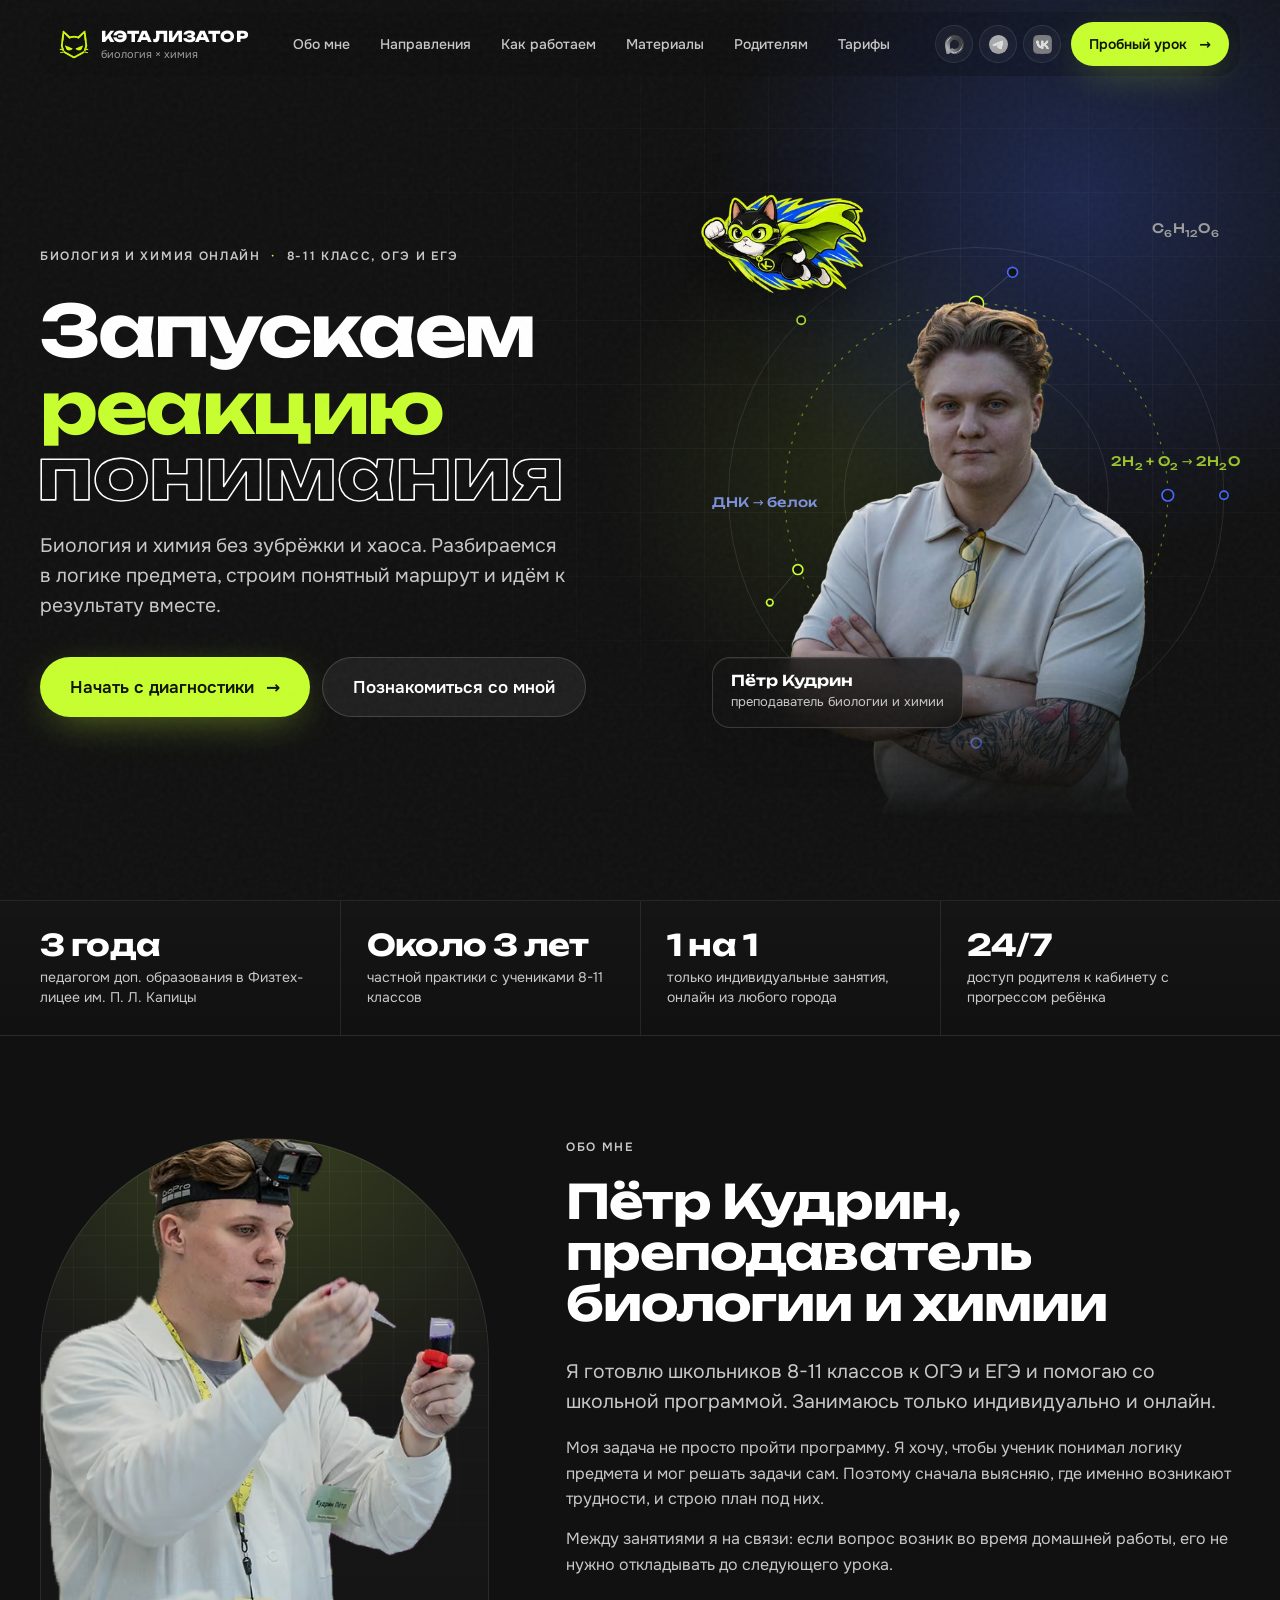
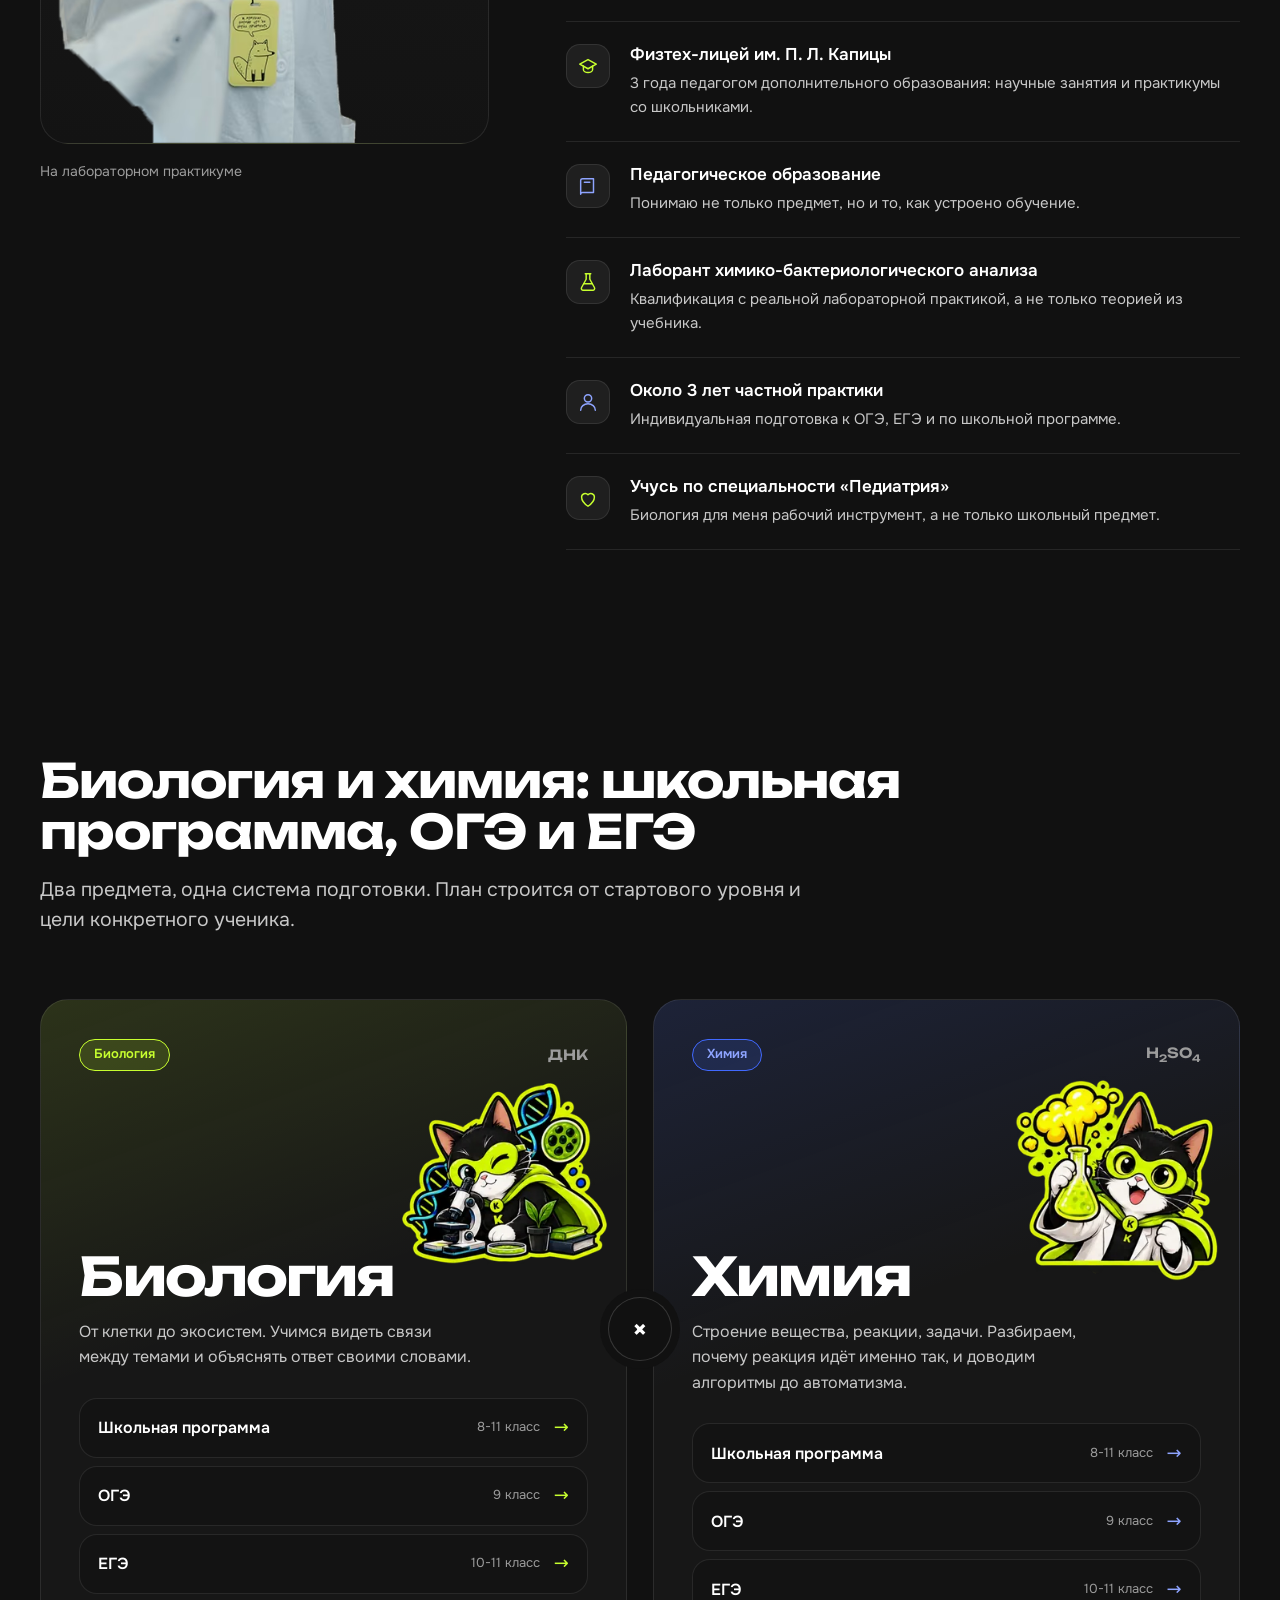
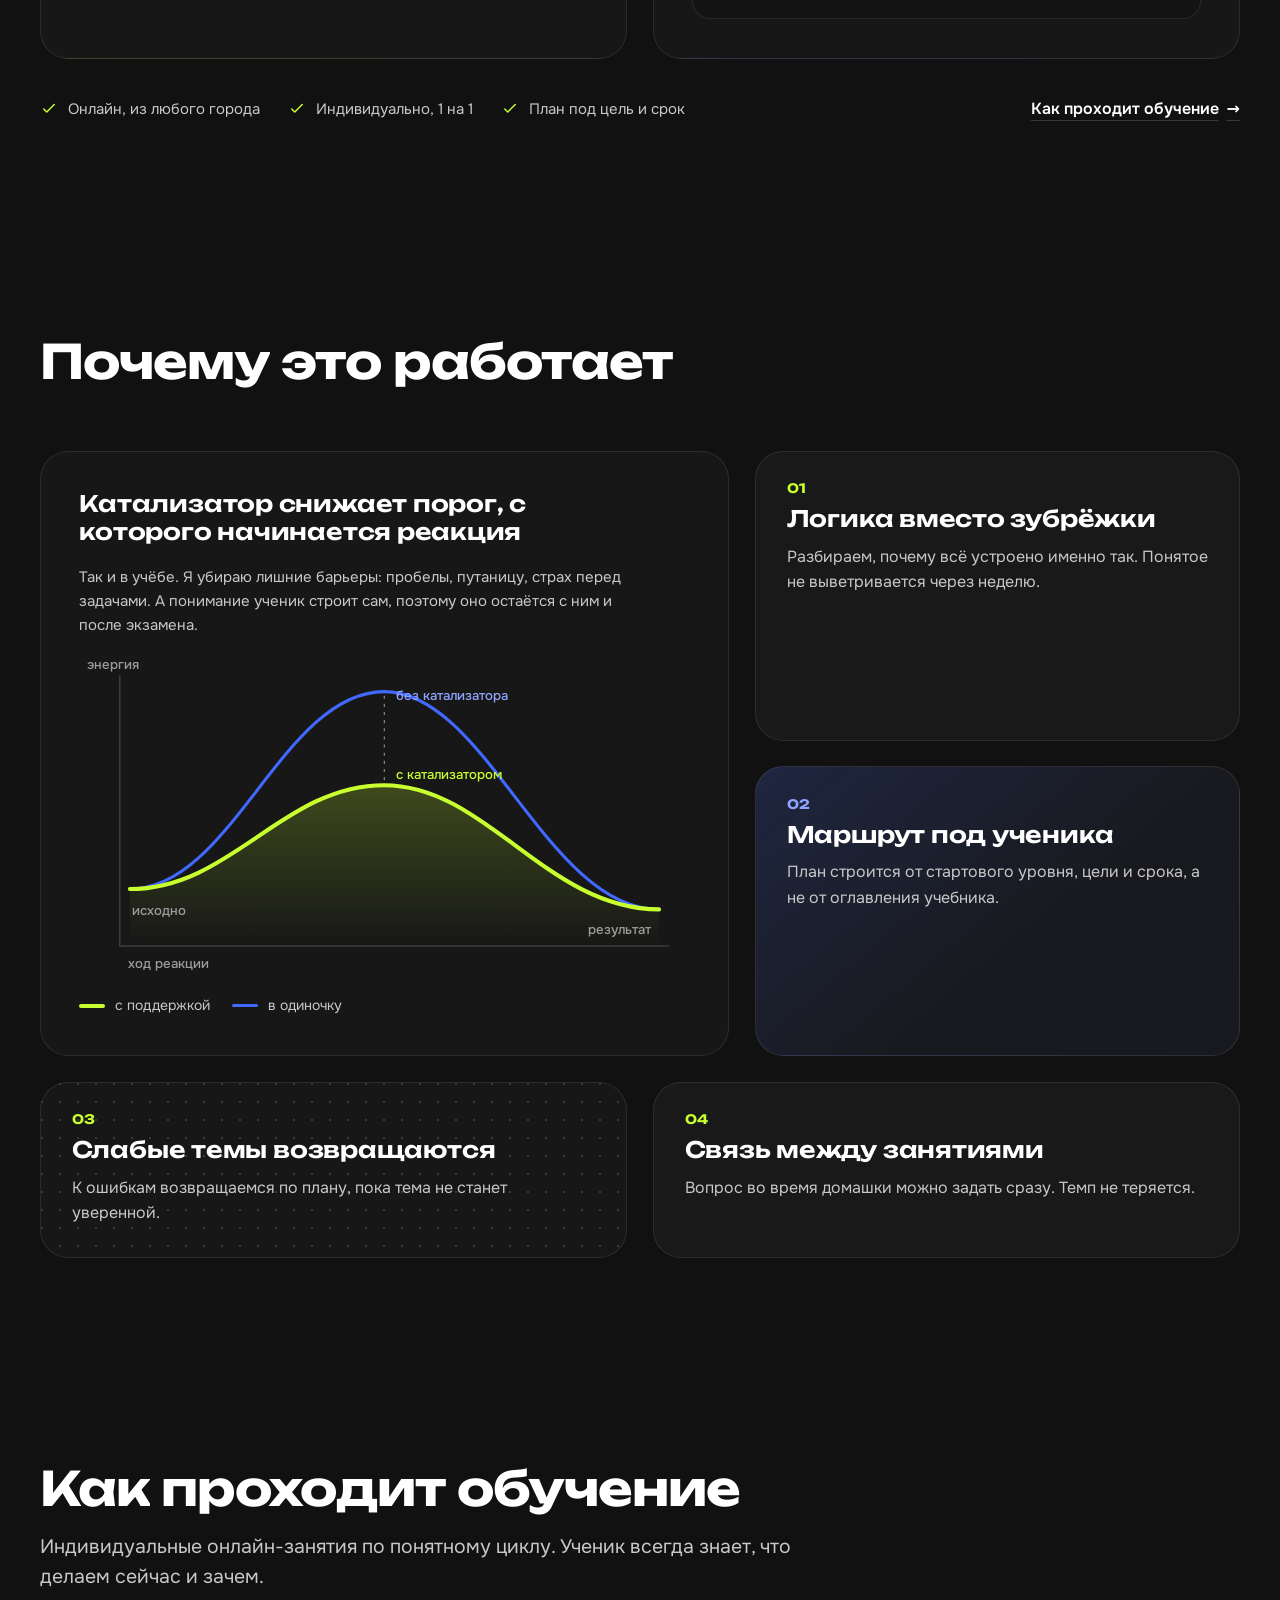
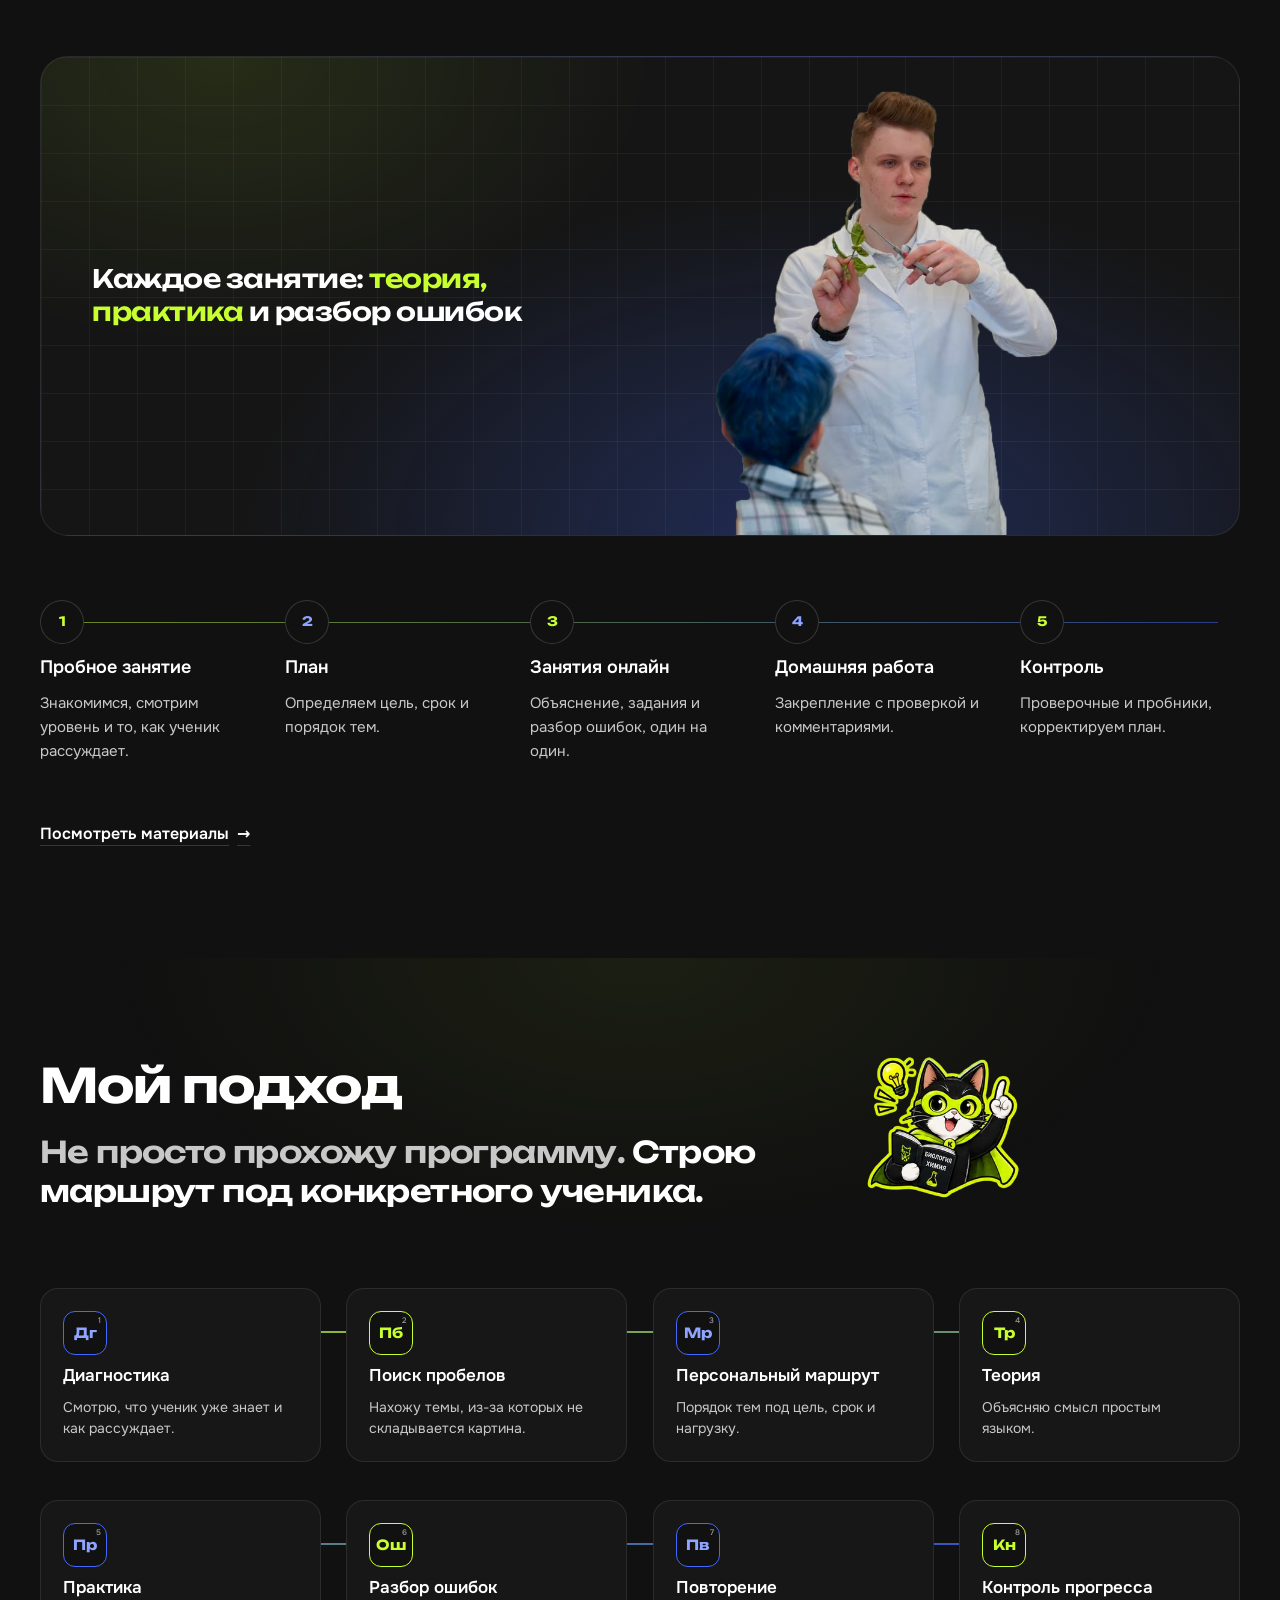
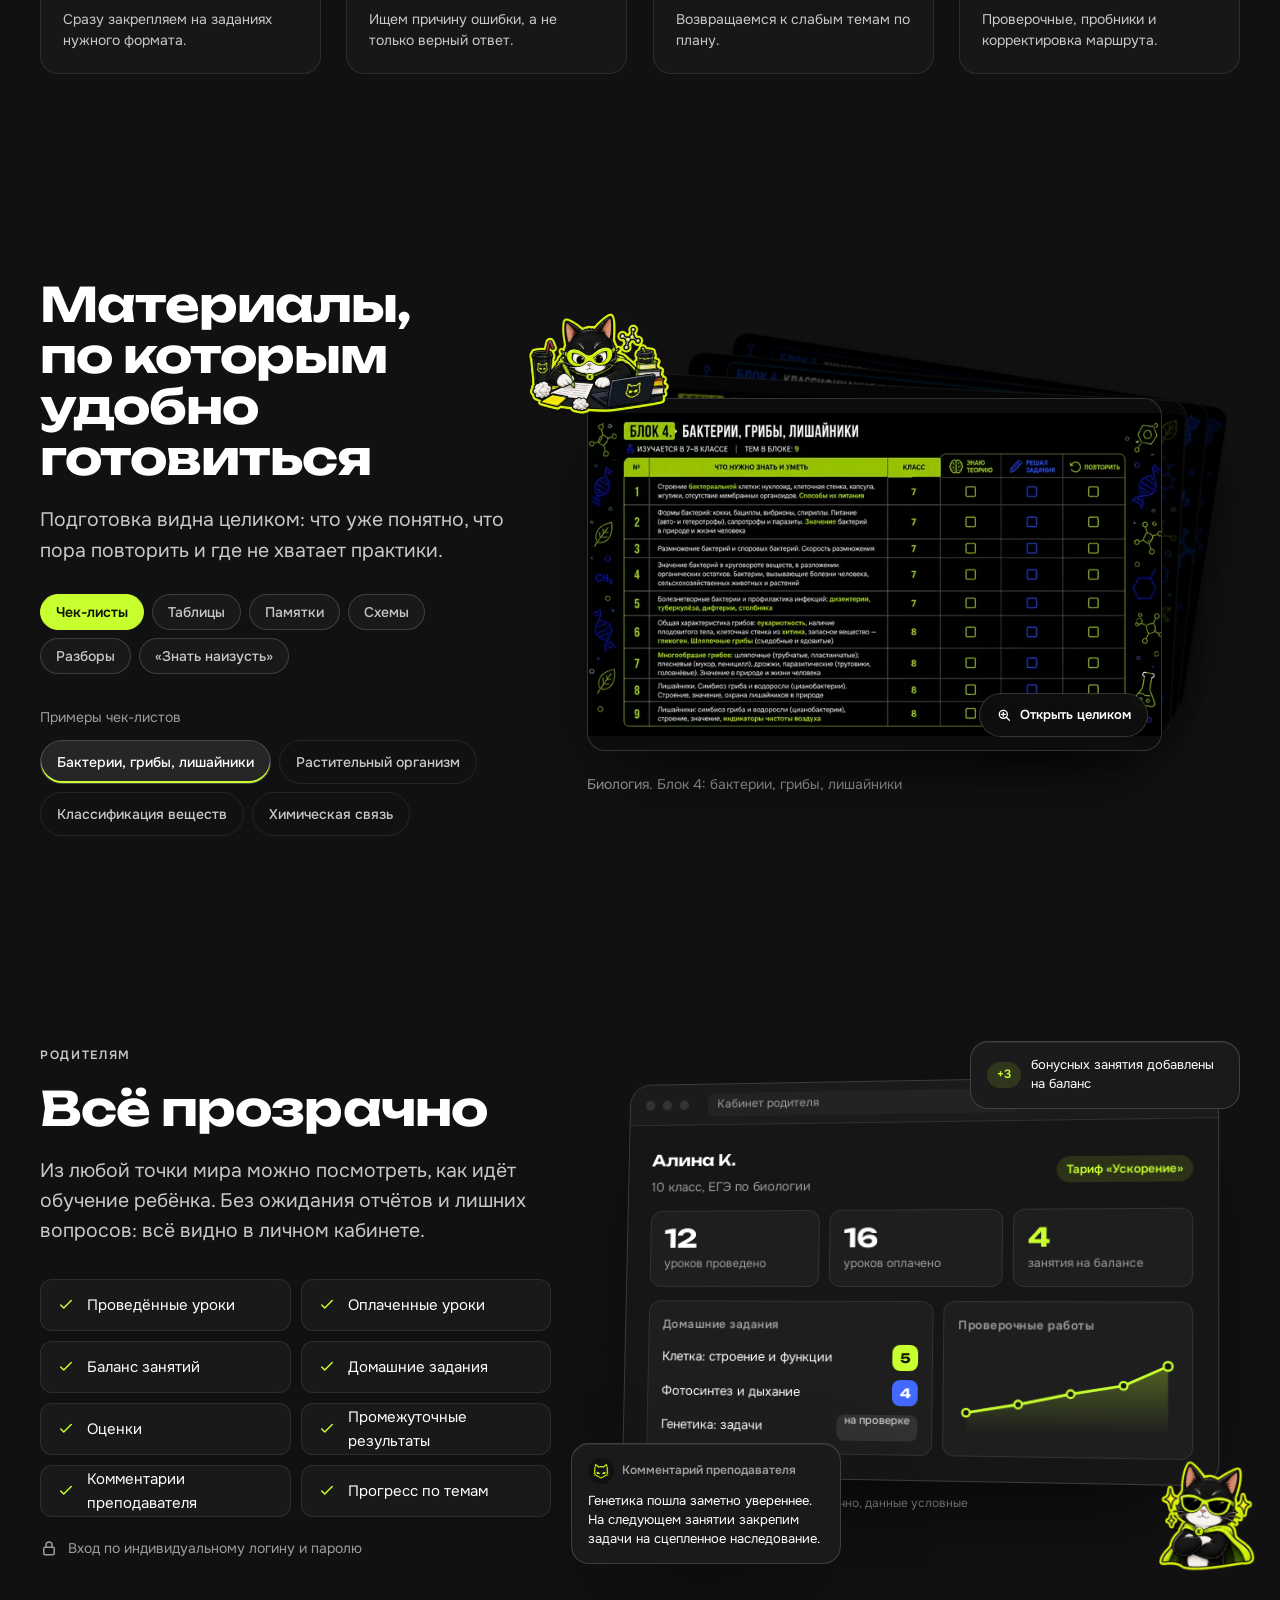
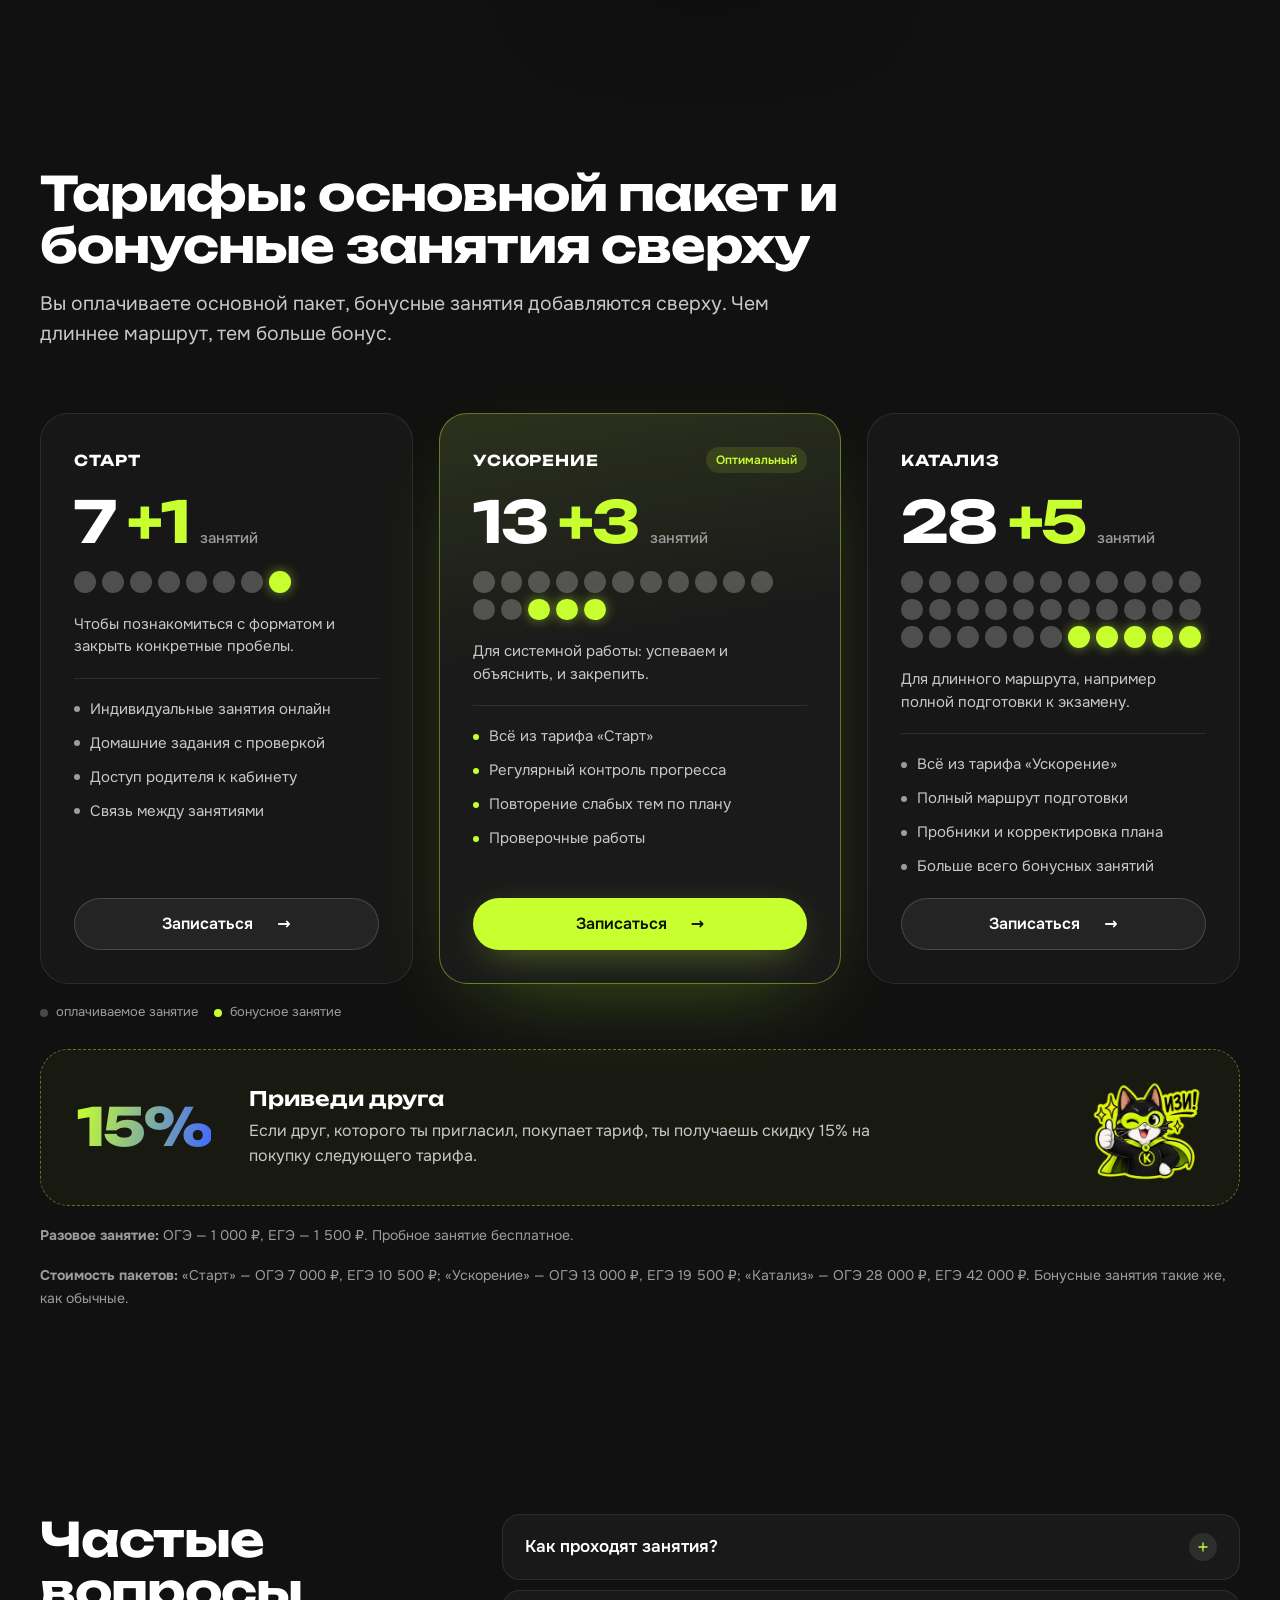
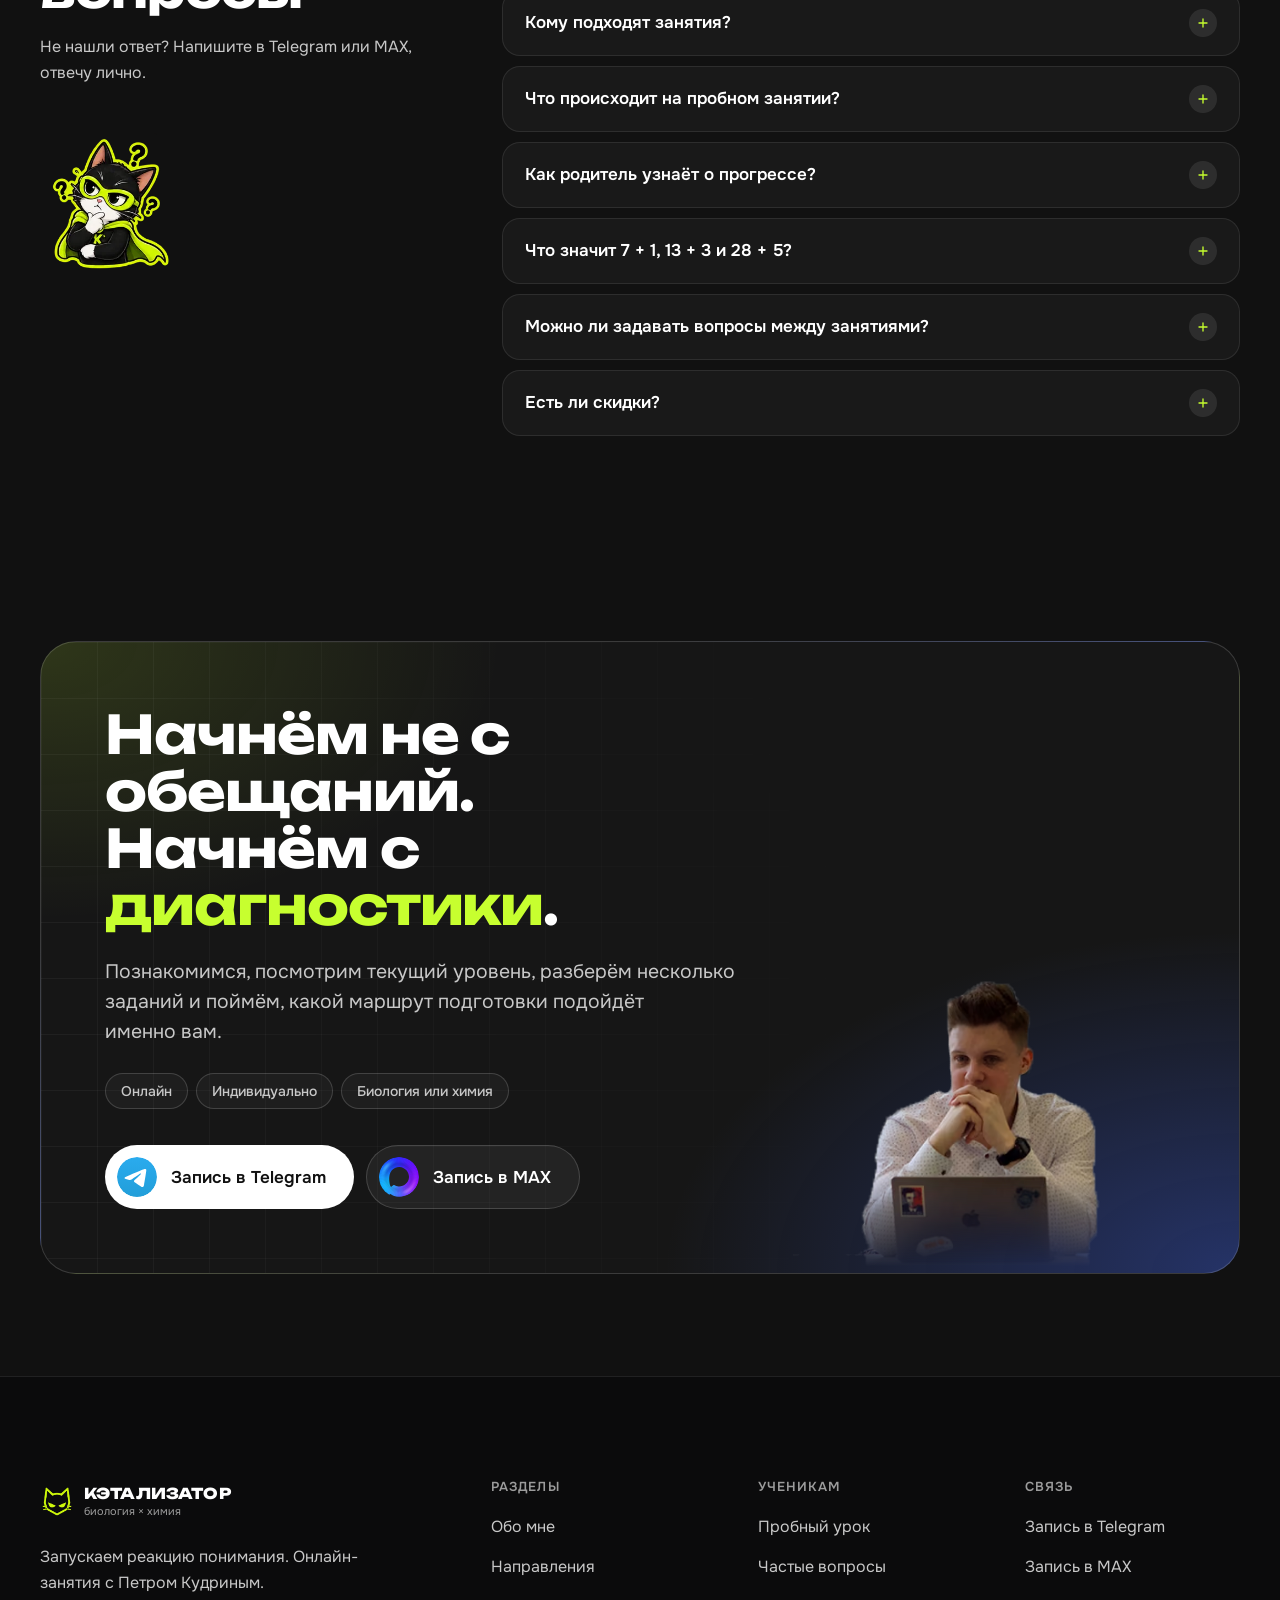
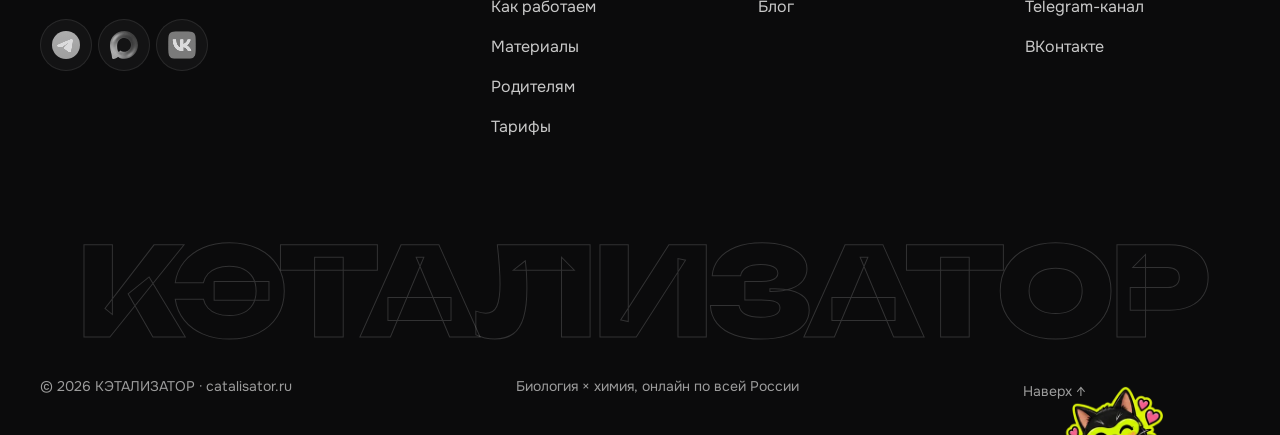
==== commit d6fd9437: "Show current lesson and package prices" ====
--- a/index.html
+++ b/index.html
@@ -598,7 +598,7 @@
               <li>Доступ родителя к кабинету</li>
               <li>Связь между занятиями</li>
             </ul>
-            <a class="btn btn-ghost" href="#trial">Узнать стоимость<span class="sr-only"> тарифа «Старт»</span> <span class="arrow" aria-hidden="true">→</span></a>
+            <a class="btn btn-ghost" href="#trial">Записаться<span class="sr-only"> тарифа «Старт»</span> <span class="arrow" aria-hidden="true">→</span></a>
           </article>
           <article class="plan featured spot" data-reveal style="--delay:.08s">
             <div class="plan-head"><h3 class="plan-name">УСКОРЕНИЕ</h3><span class="badge">Оптимальный</span></div>
@@ -611,7 +611,7 @@
               <li>Повторение слабых тем по плану</li>
               <li>Проверочные работы</li>
             </ul>
-            <a class="btn btn-primary" href="#trial">Узнать стоимость<span class="sr-only"> тарифа «Ускорение»</span> <span class="arrow" aria-hidden="true">→</span></a>
+            <a class="btn btn-primary" href="#trial">Записаться<span class="sr-only"> тарифа «Ускорение»</span> <span class="arrow" aria-hidden="true">→</span></a>
           </article>
           <article class="plan spot" data-reveal style="--delay:.16s">
             <div class="plan-head"><h3 class="plan-name">КАТАЛИЗ</h3></div>
@@ -624,7 +624,7 @@
               <li>Пробники и корректировка плана</li>
               <li>Больше всего бонусных занятий</li>
             </ul>
-            <a class="btn btn-ghost" href="#trial">Узнать стоимость<span class="sr-only"> тарифа «Катализ»</span> <span class="arrow" aria-hidden="true">→</span></a>
+            <a class="btn btn-ghost" href="#trial">Записаться<span class="sr-only"> тарифа «Катализ»</span> <span class="arrow" aria-hidden="true">→</span></a>
           </article>
         </div>
         <div class="dots-legend" style="margin-top:18px" aria-hidden="true"><span><i></i>оплачиваемое занятие</span><span><i class="bonus"></i>бонусное занятие</span></div>
@@ -636,7 +636,8 @@
           </div>
           <img src="/assets/ket-easy-256.webp" srcset="/assets/ket-easy-256.webp 256w, /assets/ket-easy-512.webp 512w" sizes="128px" width="256" height="256" alt="" loading="lazy" decoding="async" />
         </div>
-        <p class="price-note">Стоимость пакетов подскажу при записи на пробное занятие.</p>
+        <p class="price-note"><strong>Разовое занятие:</strong> ОГЭ — 1 000 ₽, ЕГЭ — 1 500 ₽. Пробное занятие бесплатное.</p>
+        <p class="price-note"><strong>Стоимость пакетов:</strong> «Старт» — ОГЭ 7 000 ₽, ЕГЭ 10 500 ₽; «Ускорение» — ОГЭ 13 000 ₽, ЕГЭ 19 500 ₽; «Катализ» — ОГЭ 28 000 ₽, ЕГЭ 42 000 ₽. Бонусные занятия такие же, как обычные.</p>
       </div>
     </section>
 
